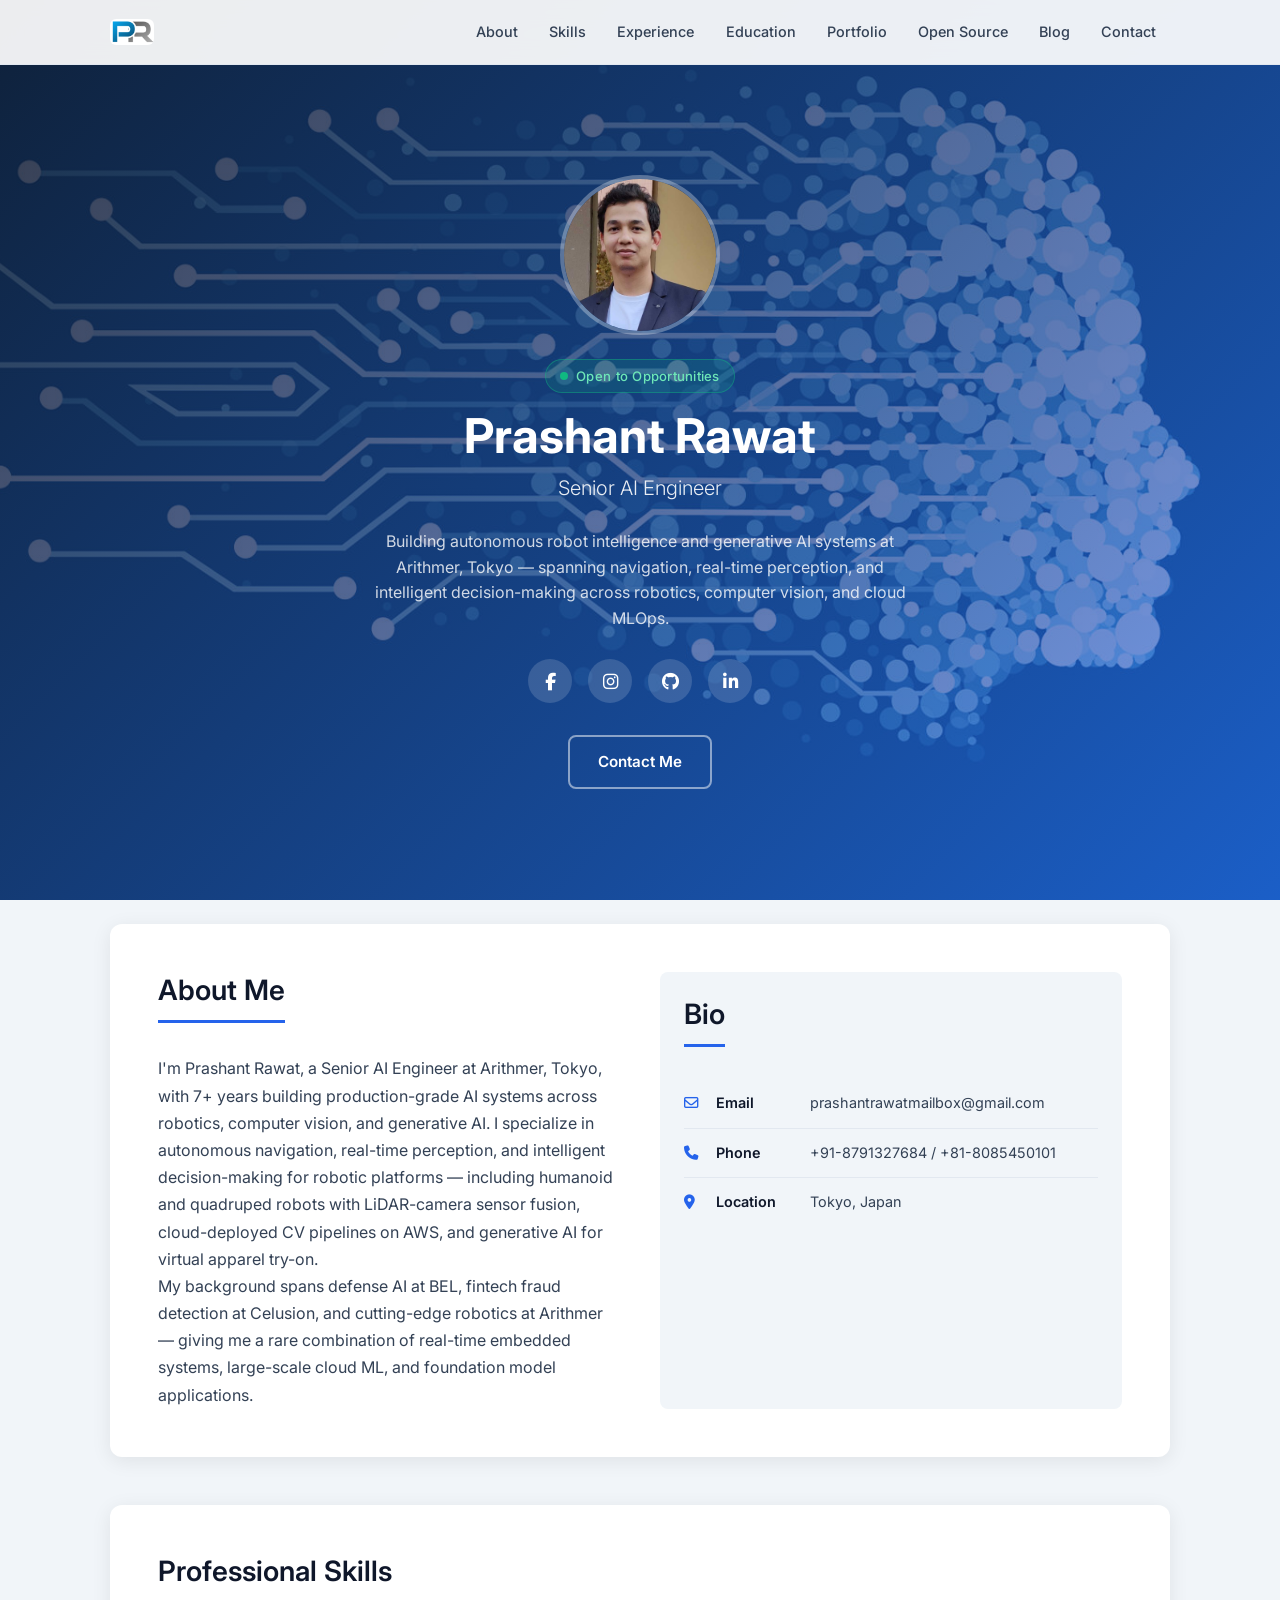
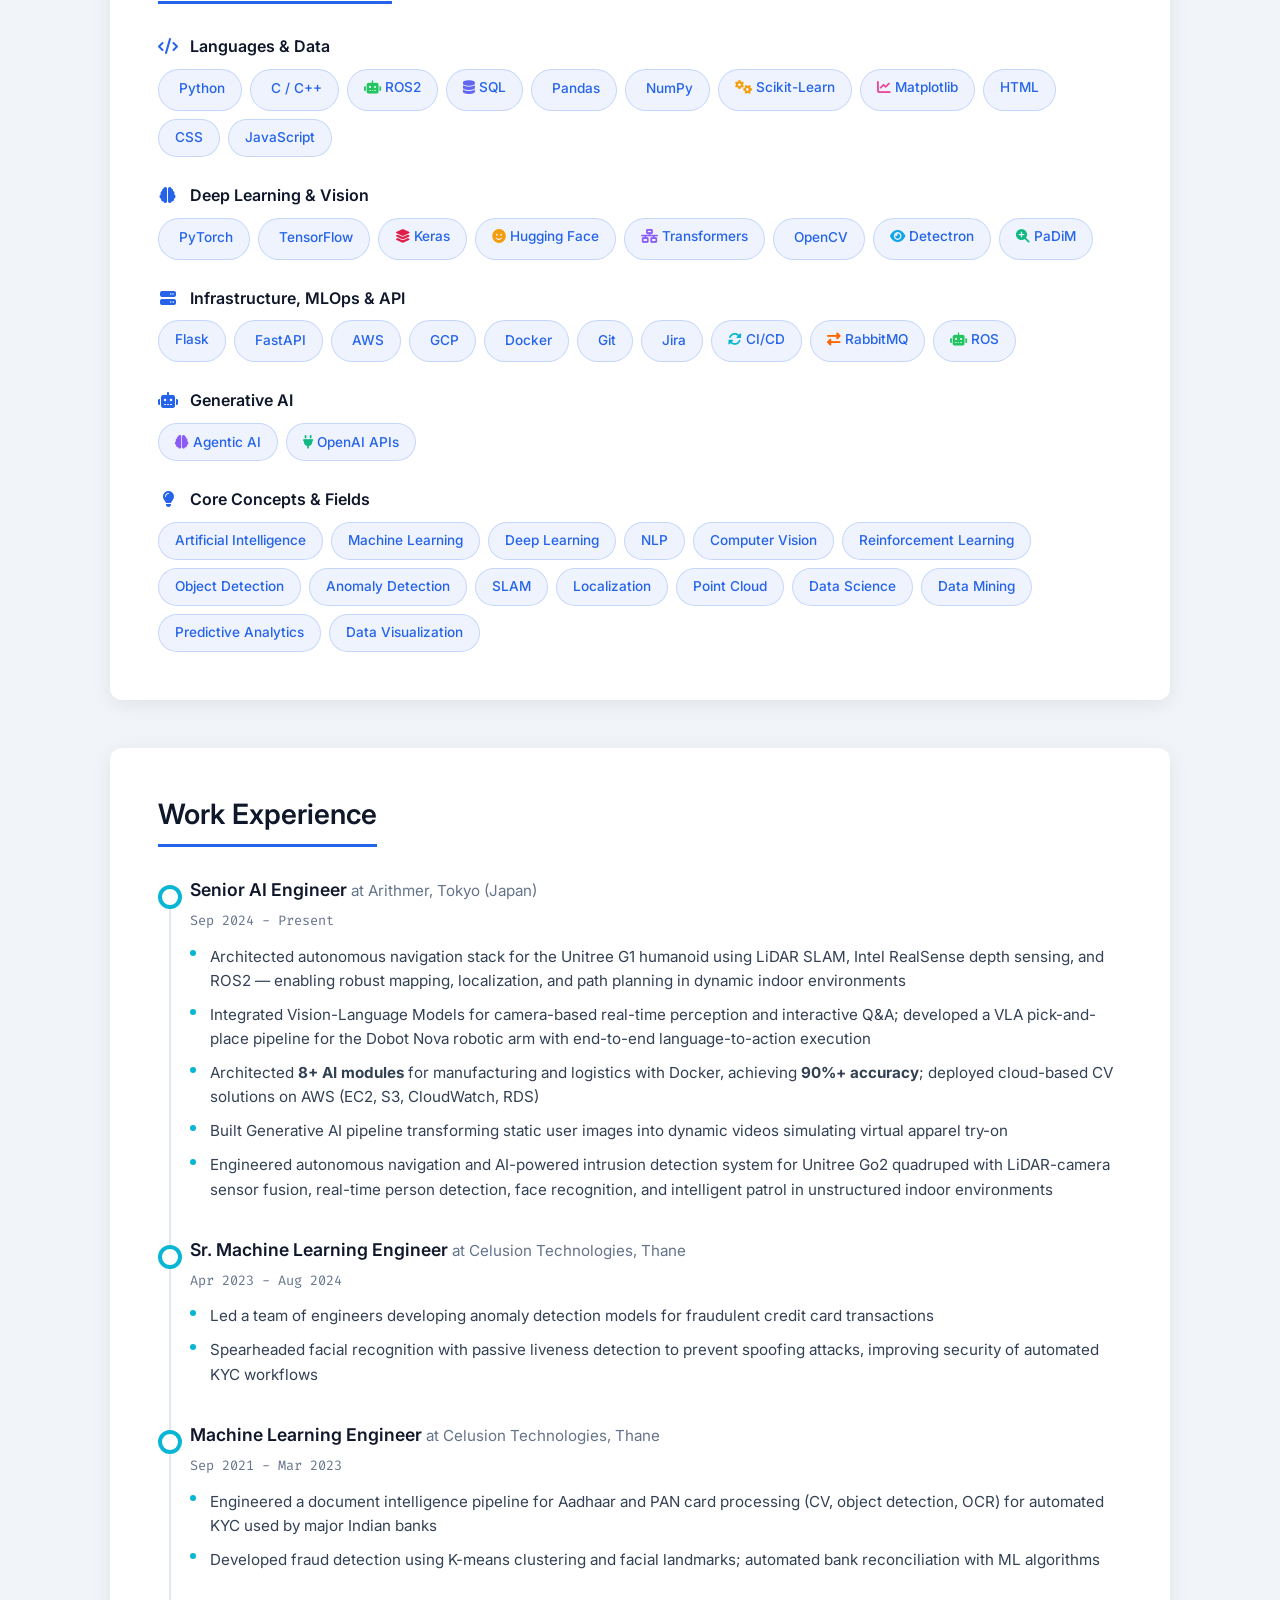
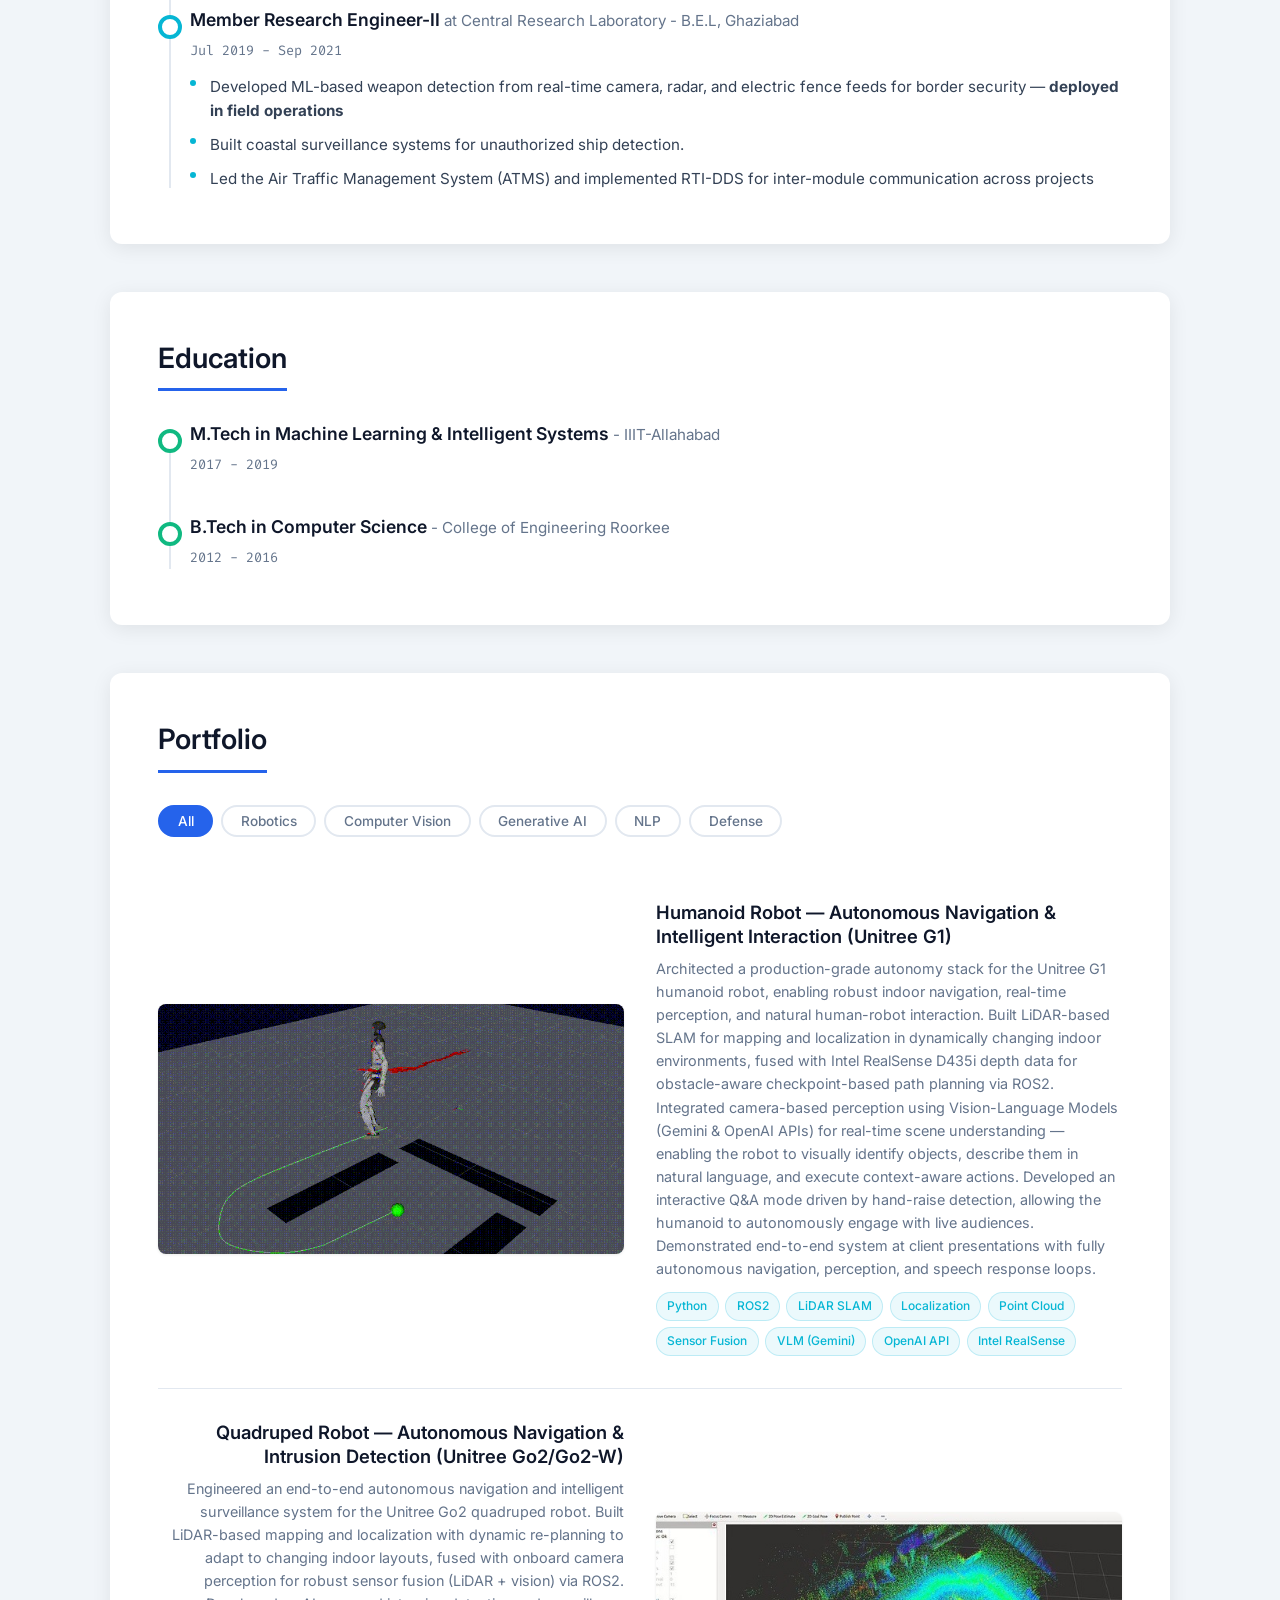
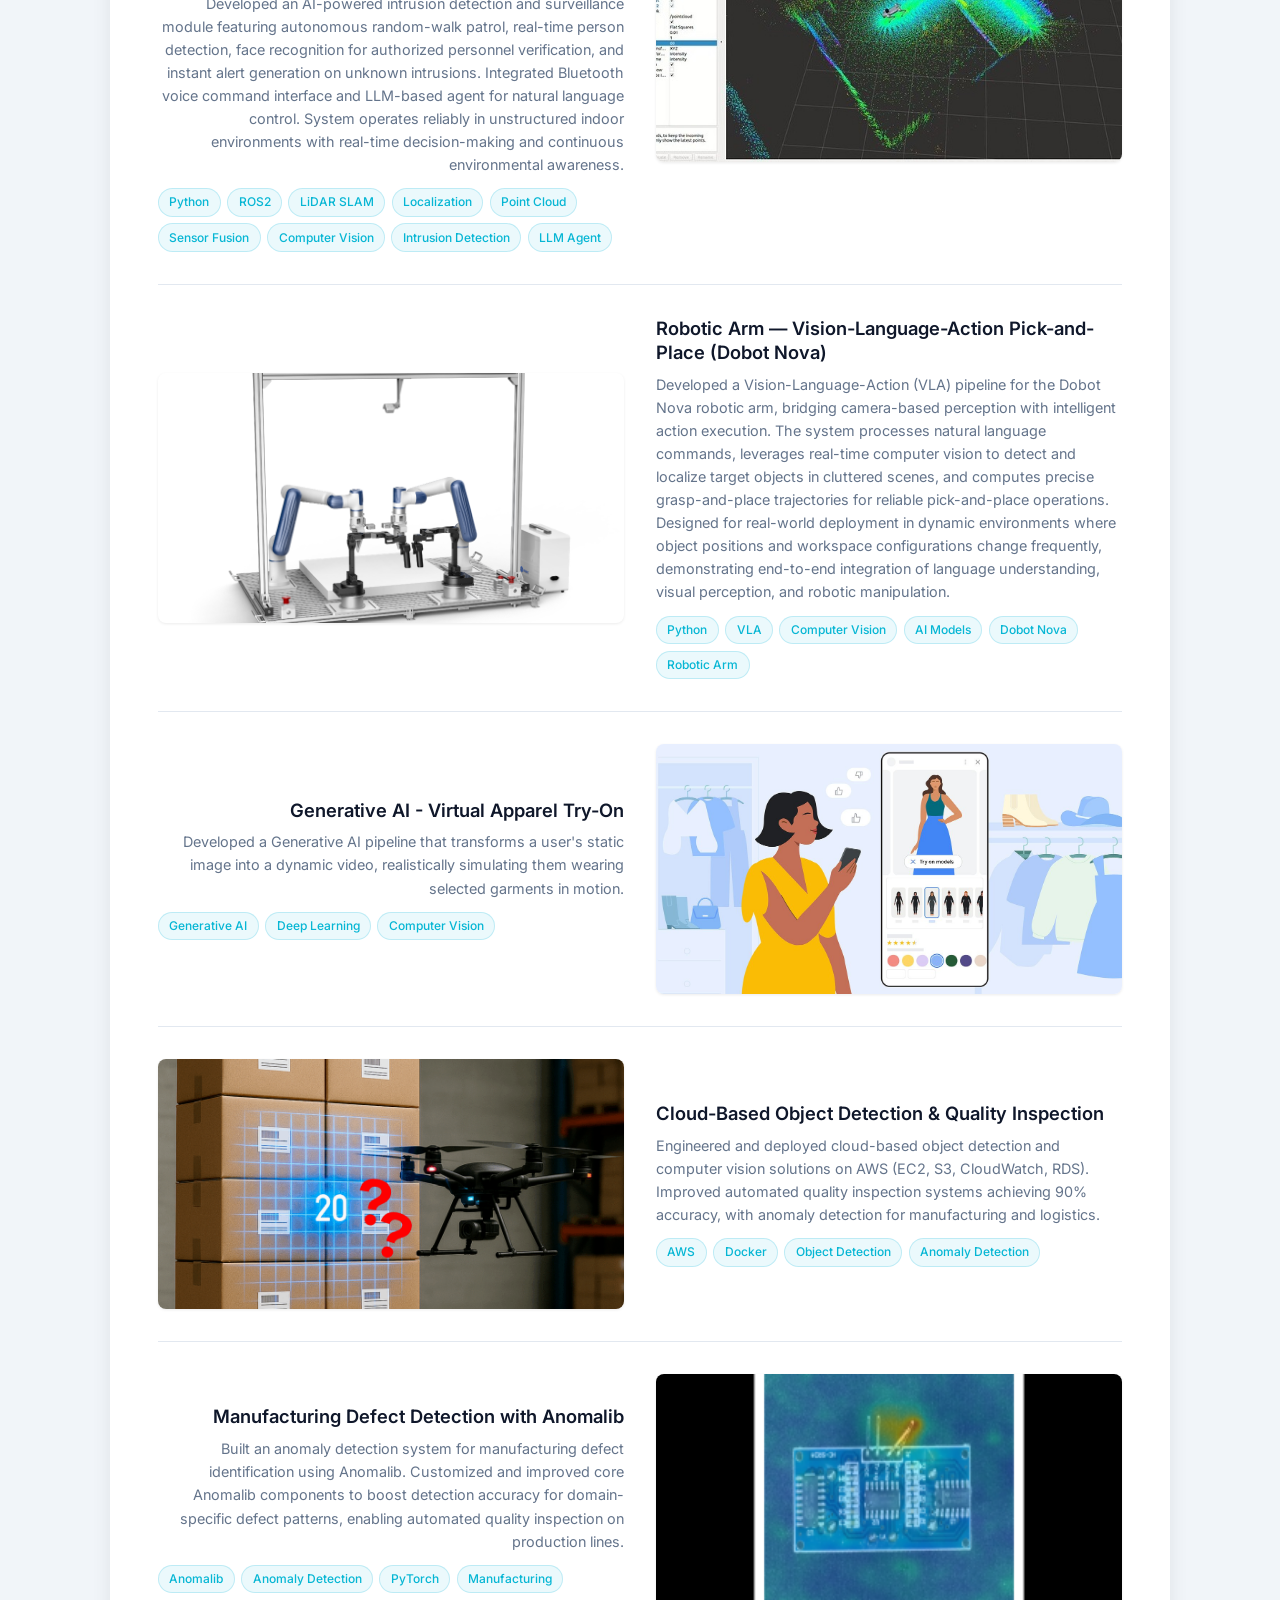
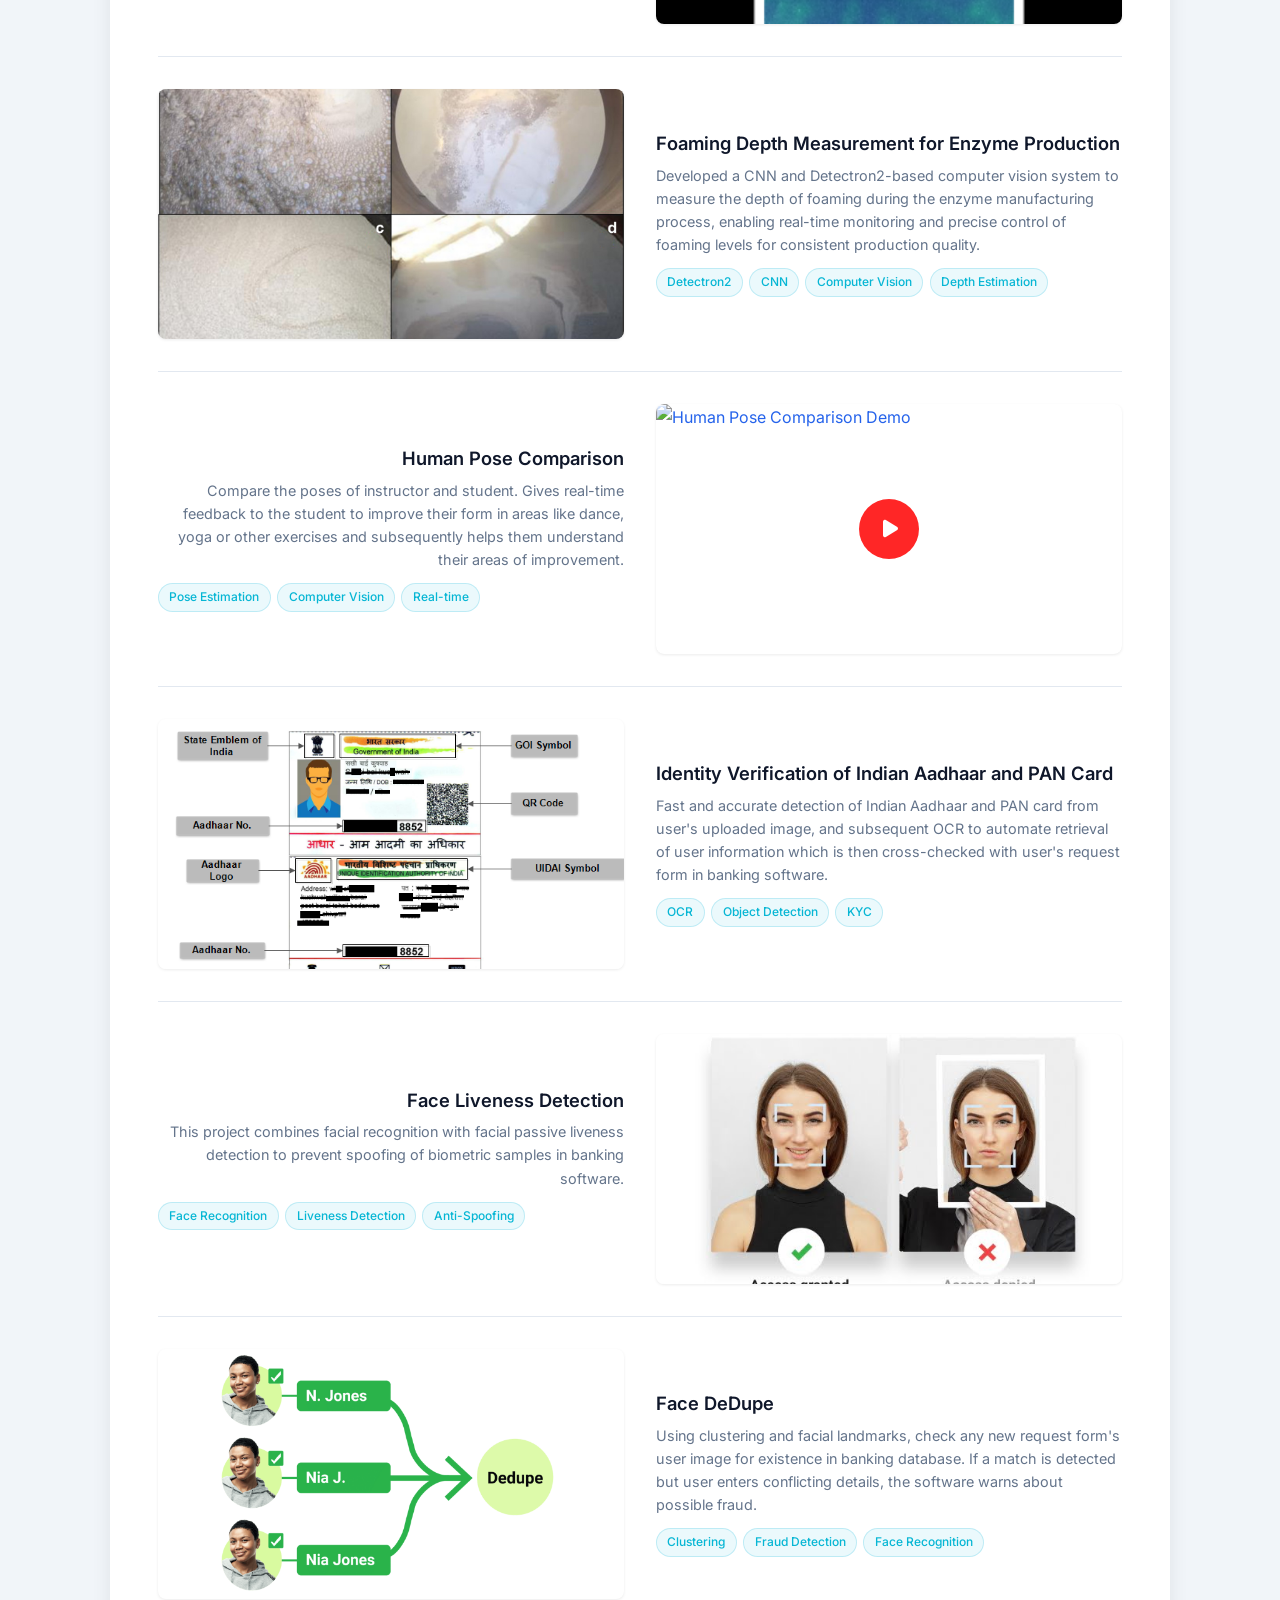
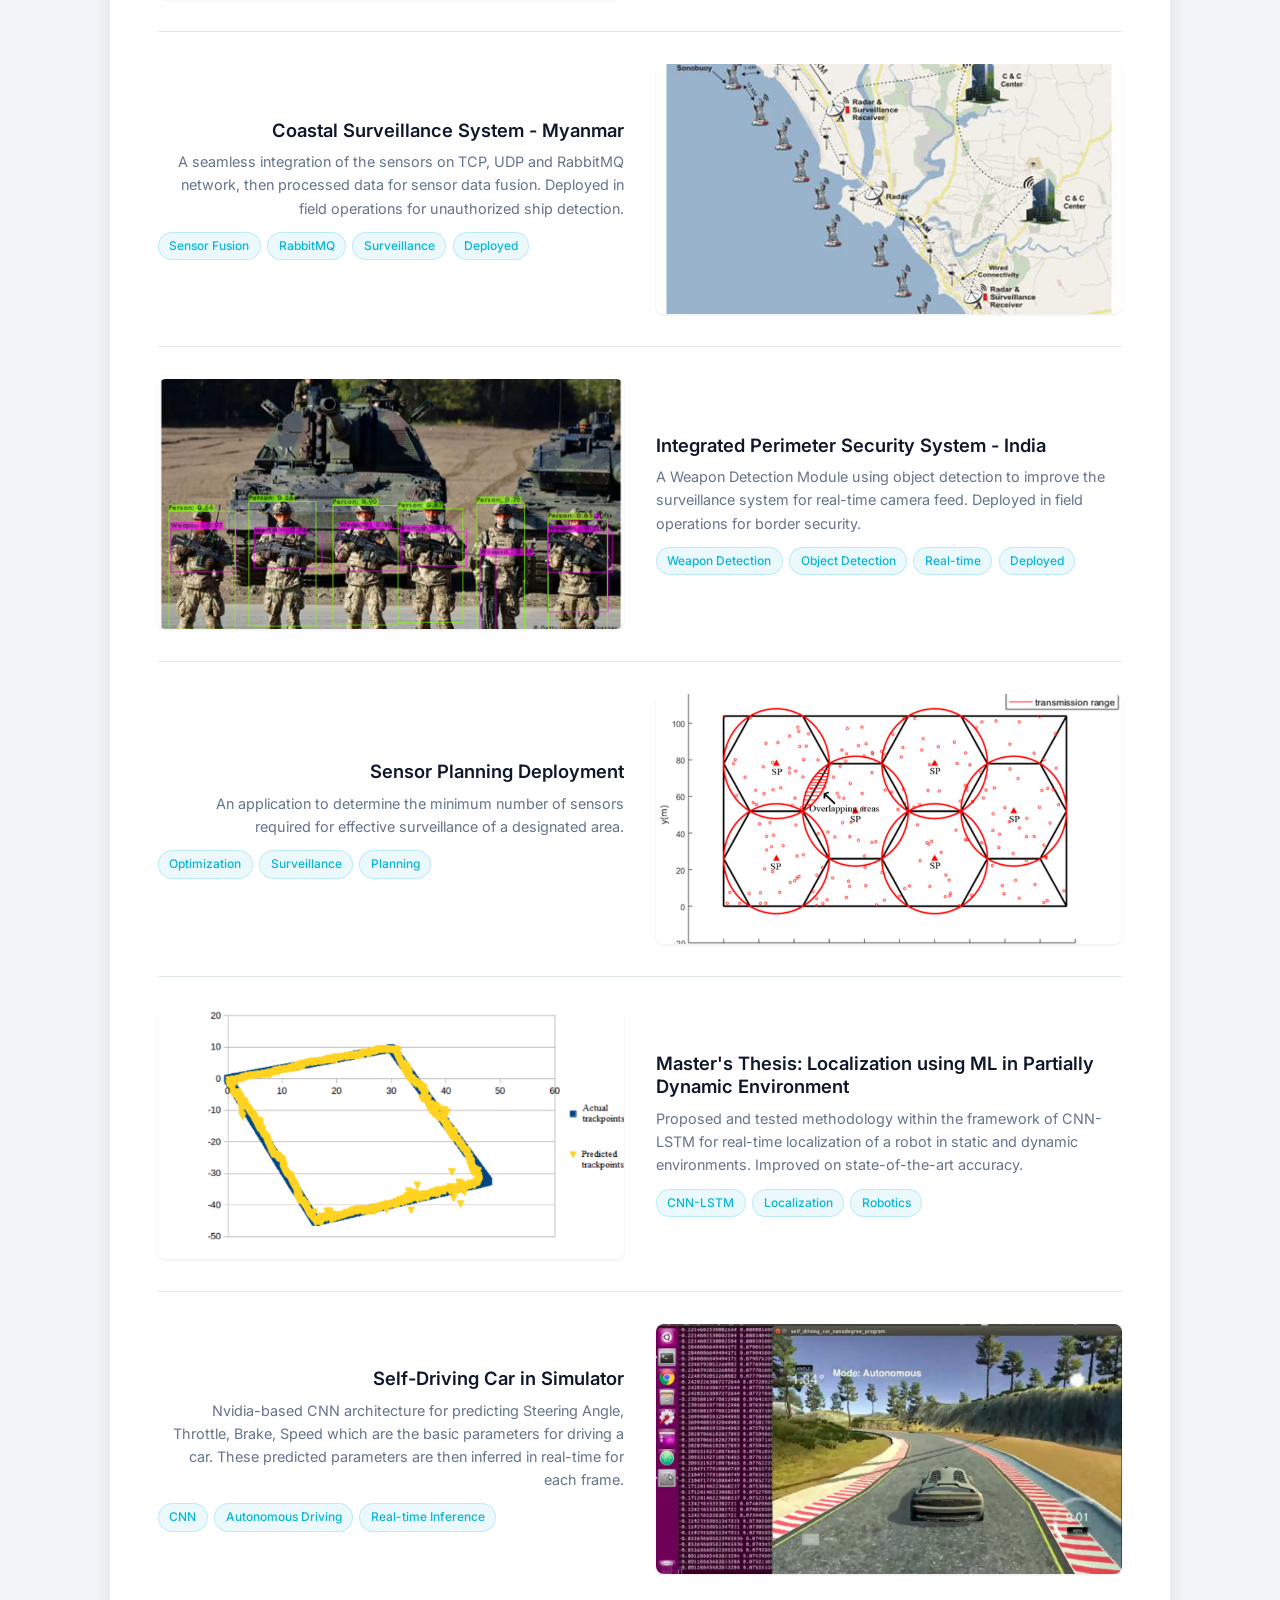
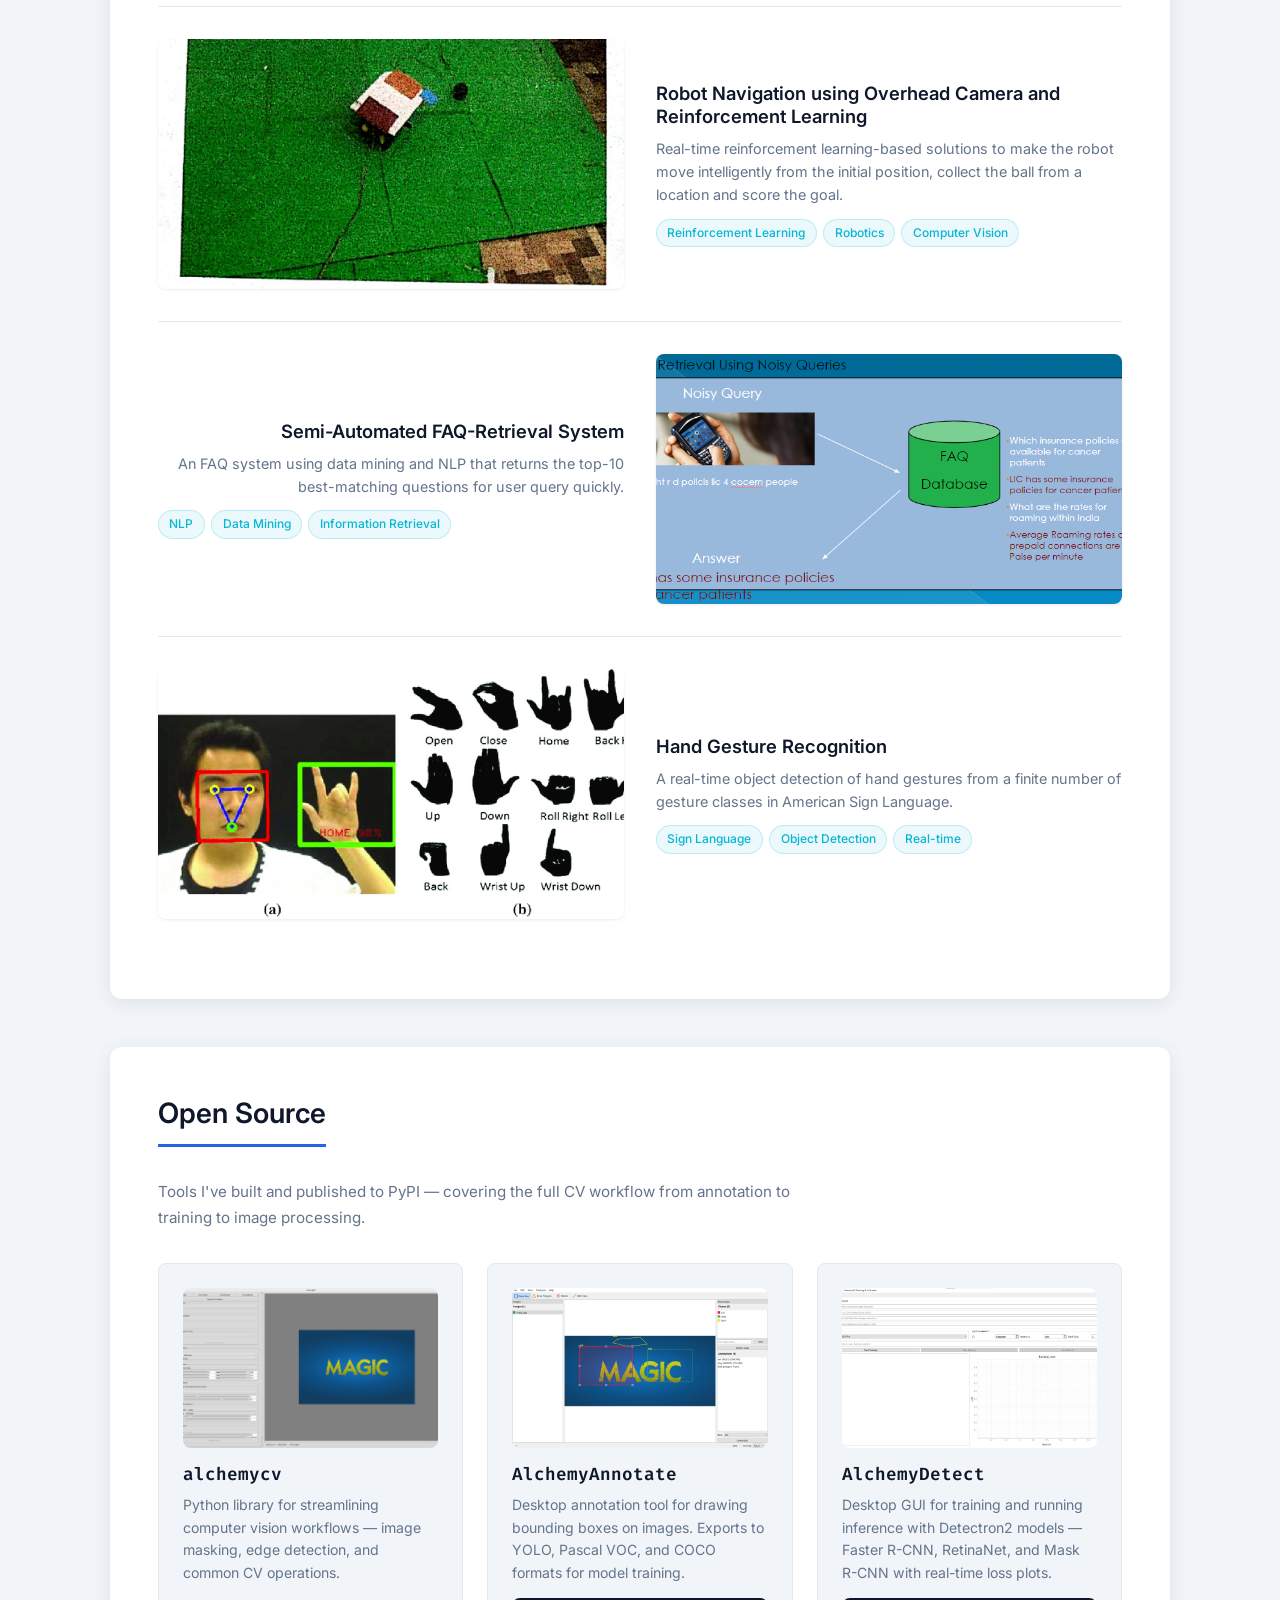
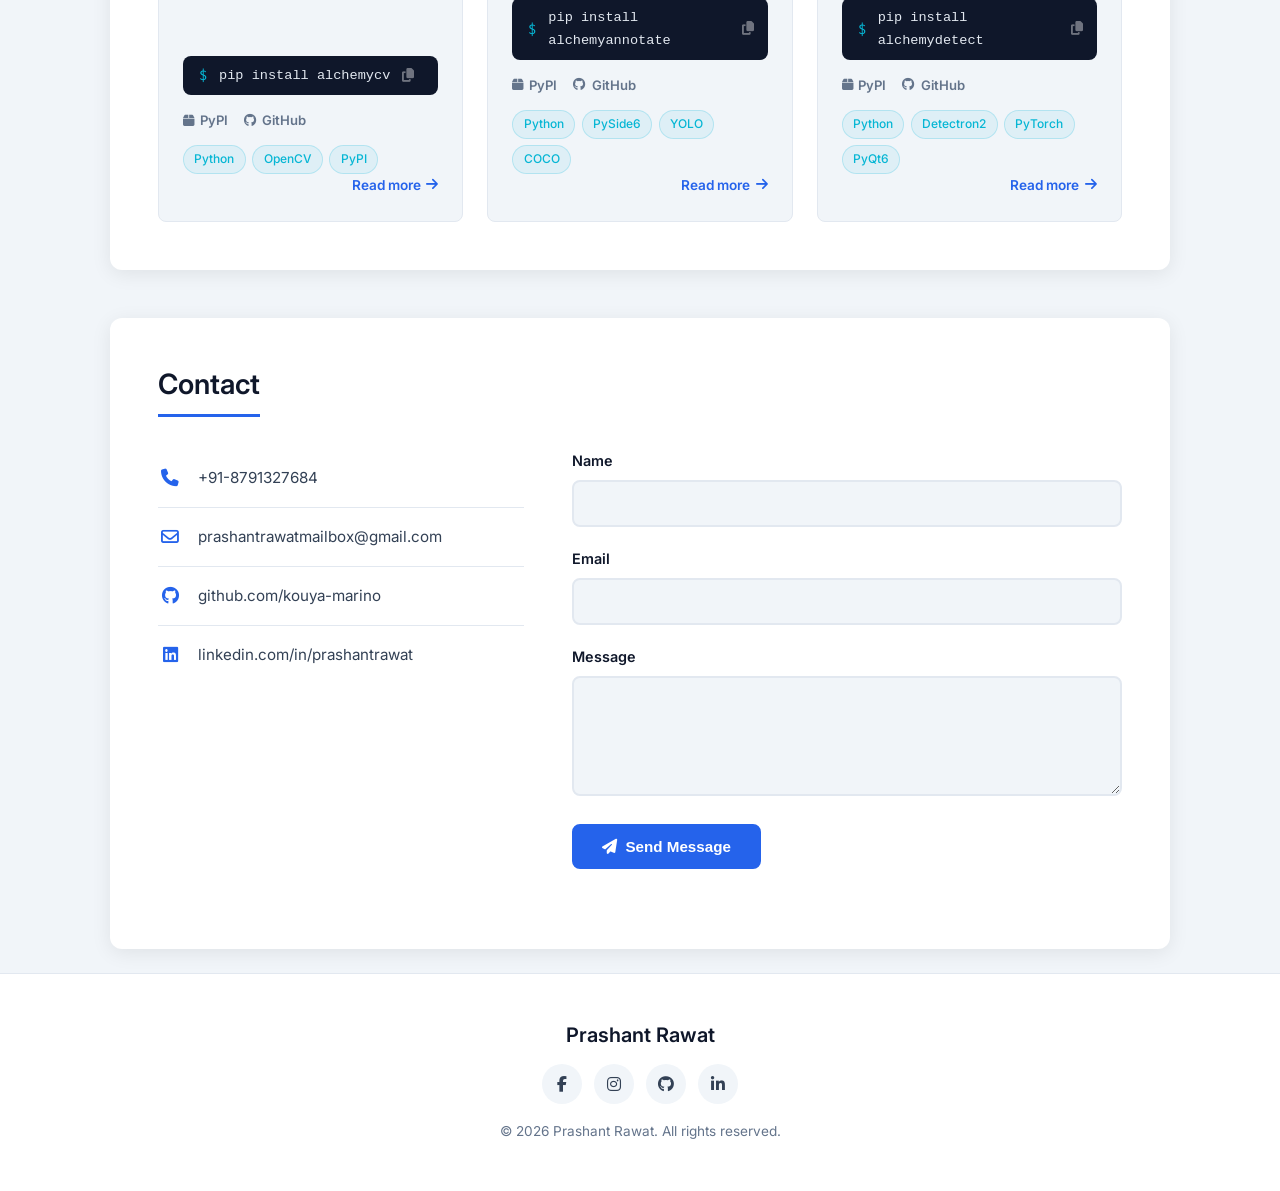
==== index.html @ 8fb70de8 "Initial commit: portfolio site for GitHub Pages" ====
<!DOCTYPE html>
<html lang="en">
<head>
  <meta charset="UTF-8">
  <meta name="viewport" content="width=device-width, initial-scale=1.0">
  <title>Prashant Rawat | Senior AI Engineer</title>

  <!-- SEO Meta Tags -->
  <meta name="description" content="Senior AI Engineer with 7+ years building autonomous robot navigation, real-time perception, and AI-driven decision-making systems. Expertise in LiDAR SLAM, sensor fusion, computer vision, and generative AI. Based in Tokyo, Japan.">
  <meta name="keywords" content="Senior AI Engineer, Robotics AI, Humanoid Robot, Autonomous Navigation, LiDAR SLAM, Sensor Fusion, Computer Vision, Deep Learning, Generative AI, ROS2, PyTorch, Python, Prashant Rawat, Tokyo">
  <meta name="author" content="Prashant Rawat">

  <!-- Open Graph -->
  <meta property="og:title" content="Prashant Rawat | Senior AI Engineer">
  <meta property="og:description" content="Senior AI Engineer building autonomous robot navigation, real-time perception, and intelligent decision-making systems. 7+ years across robotics, computer vision, and MLOps.">
  <meta property="og:type" content="website">
  <meta property="og:image" content="assets/images/profile_pic.jpg">

  <!-- Twitter Card -->
  <meta name="twitter:card" content="summary_large_image">
  <meta name="twitter:title" content="Prashant Rawat | Senior AI Engineer">
  <meta name="twitter:description" content="Senior AI Engineer building autonomous robot navigation, real-time perception, and intelligent decision-making systems.">
  <meta name="twitter:image" content="assets/images/profile_pic.jpg">

  <!-- Favicon -->
  <link rel="icon" type="image/png" href="assets/images/logo_2.png">

  <!-- Google Fonts -->
  <link rel="preconnect" href="https://fonts.googleapis.com">
  <link rel="preconnect" href="https://fonts.gstatic.com" crossorigin>
  <link href="https://fonts.googleapis.com/css2?family=Inter:wght@300;400;500;600;700&family=Fira+Code:wght@400;500&display=swap" rel="stylesheet">

  <!-- Font Awesome 6 (CDN) -->
  <link rel="stylesheet" href="https://cdnjs.cloudflare.com/ajax/libs/font-awesome/6.5.1/css/all.min.css" integrity="sha512-DTOQO9RWCH3ppGqcWaEA1BIZOC6xxalwEsw9c2QQeAIftl+Vegovlnee1c9QX4TctnWMn13TZye+giMm8e2LwA==" crossorigin="anonymous" referrerpolicy="no-referrer">

  <!-- Devicons (tech stack logos) -->
  <link rel="stylesheet" href="https://cdn.jsdelivr.net/gh/devicons/devicon@v2.15.1/devicon.min.css">

  <!-- AOS - Animate On Scroll (CDN) -->
  <link rel="stylesheet" href="https://cdnjs.cloudflare.com/ajax/libs/aos/2.3.4/aos.css">

  <!-- Custom Styles -->
  <link rel="stylesheet" href="assets/css/style.css">

  <!-- Noscript fallback for animations -->
  <noscript>
    <style>
      [data-aos] { opacity: 1 !important; transform: translate(0) scale(1) !important; }
    </style>
  </noscript>
</head>
<body>

  <!-- Navigation -->
  <header class="site-header" id="top">
    <div class="container header-inner">
      <a href="#top" class="logo">
        <img src="assets/images/logo_2.png" alt="Prashant Rawat Logo" width="44" height="44">
      </a>
      <button class="nav-toggle" aria-label="Toggle navigation" aria-expanded="false">
        <span class="hamburger"></span>
      </button>
      <nav class="site-nav" role="navigation">
        <ul class="nav-list">
          <li><a href="#about">About</a></li>
          <li><a href="#skills">Skills</a></li>
          <li><a href="#experience">Experience</a></li>
          <li><a href="#education">Education</a></li>
          <li><a href="#portfolio">Portfolio</a></li>
          <li><a href="#opensource">Open Source</a></li>
          <!-- <li><a href="#references">References</a></li> -->
          <li><a href="blog.html">Blog</a></li>
          <li><a href="#contact">Contact</a></li>
        </ul>
      </nav>
    </div>
  </header>

  <!-- Hero Section -->
  <section class="hero" id="hero">
    <div class="hero-bg">
      <img src="assets/images/header-background.jpg" alt="" loading="eager">
      <div class="hero-overlay"></div>
    </div>
    <div class="hero-content" data-aos="fade-up" data-aos-duration="800">
      <div class="avatar-wrapper">
        <img class="avatar" src="assets/images/profile_pic.jpg" alt="Prashant Rawat" width="160" height="160">
      </div>
      <div class="availability-badge">
        <span class="availability-dot"></span> Open to Opportunities
      </div>
      <h1>Prashant Rawat</h1>
      <p class="hero-subtitle">Senior AI Engineer</p>
      <p class="hero-value-prop">Building autonomous robot intelligence and generative AI systems at Arithmer, Tokyo &mdash; spanning navigation, real-time perception, and intelligent decision-making across robotics, computer vision, and cloud MLOps.</p>
      <div class="hero-social" data-aos="fade-up" data-aos-delay="200">
        <a href="https://www.facebook.com/prashantrawat.yuki" target="_blank" rel="noopener noreferrer" title="Facebook" aria-label="Facebook"><i class="fab fa-facebook-f"></i></a>
        <a href="https://www.instagram.com/decoderprashant" target="_blank" rel="noopener noreferrer" title="Instagram" aria-label="Instagram"><i class="fab fa-instagram"></i></a>
        <a href="https://github.com/kouya-marino" target="_blank" rel="noopener noreferrer" title="GitHub" aria-label="GitHub"><i class="fab fa-github"></i></a>
        <a href="https://www.linkedin.com/in/prashantrawat" target="_blank" rel="noopener noreferrer" title="LinkedIn" aria-label="LinkedIn"><i class="fab fa-linkedin-in"></i></a>
      </div>
      <div class="hero-actions" data-aos="fade-up" data-aos-delay="400">
        <!-- <a class="btn btn-primary" href="assets/docs/prashant_rawat_resume.pdf" download>
          <i class="fas fa-download"></i> Download CV
        </a> -->
        <a class="btn btn-outline" href="#contact">Contact Me</a>
      </div>
    </div>
  </section>

  <!-- Stats Bar -->
  <!-- <div class="stats-bar">
    <div class="container">
      <div class="stats-grid">
        <div class="stat-item">
          <span class="stat-number">7+</span>
          <span class="stat-label">Years Experience</span>
        </div>
        <div class="stat-item">
          <span class="stat-number">4</span>
          <span class="stat-label">Companies</span>
        </div>
        <div class="stat-item">
          <span class="stat-number">3</span>
          <span class="stat-label">Countries Deployed</span>
        </div>
        <div class="stat-item">
          <span class="stat-number">3</span>
          <span class="stat-label">PyPI Libraries</span>
        </div>
        <div class="stat-item">
          <span class="stat-number">50+</span>
          <span class="stat-label">Technologies</span>
        </div>
      </div>
    </div>
  </div> -->

  <!-- Main Content -->
  <main>

    <!-- About Section -->
    <section class="section" id="about">
      <div class="container">
        <div class="card">
          <div class="section-grid two-col">
            <div data-aos="fade-right">
              <h2 class="section-title">About Me</h2>
              <p>I'm Prashant Rawat, a Senior AI Engineer at Arithmer, Tokyo, with 7+ years building production-grade AI systems across robotics, computer vision, and generative AI. I specialize in autonomous navigation, real-time perception, and intelligent decision-making for robotic platforms &mdash; including humanoid and quadruped robots with LiDAR-camera sensor fusion, cloud-deployed CV pipelines on AWS, and generative AI for virtual apparel try-on.</p>
              <p>My background spans defense AI at BEL, fintech fraud detection at Celusion, and cutting-edge robotics at Arithmer — giving me a rare combination of real-time embedded systems, large-scale cloud ML, and foundation model applications.</p>
            </div>
            <div class="bio-info" data-aos="fade-left">
              <h2 class="section-title">Bio</h2>
              <div class="bio-row">
                <span class="bio-label"><i class="far fa-envelope"></i> Email</span>
                <span class="bio-value">prashantrawatmailbox@gmail.com</span>
              </div>
              <div class="bio-row">
                <span class="bio-label"><i class="fas fa-phone"></i> Phone</span>
                <span class="bio-value">+91-8791327684 / +81-8085450101</span>
              </div>
              <div class="bio-row">
                <span class="bio-label"><i class="fas fa-map-marker-alt"></i> Location</span>
                <span class="bio-value">Tokyo, Japan</span>
              </div>
            </div>
          </div>
        </div>
      </div>
    </section>

    <!-- Skills Section -->
    <section class="section" id="skills">
      <div class="container">
        <div class="card">
          <h2 class="section-title" data-aos="fade-up">Professional Skills</h2>

          <div class="skills-category" data-aos="fade-up" data-aos-delay="100">
            <h3 class="skills-category-title"><i class="fas fa-code"></i> Languages &amp; Data</h3>
            <div class="skills-tags">
              <span class="skill-tag"><i class="devicon-python-plain colored"></i> Python</span>
              <span class="skill-tag"><i class="devicon-cplusplus-plain colored"></i> C / C++</span>
              <span class="skill-tag"><i class="fas fa-robot" style="color:#22c55e"></i> ROS2</span>
              <span class="skill-tag"><i class="fas fa-database" style="color:#6366f1"></i> SQL</span>
              <span class="skill-tag"><i class="devicon-pandas-plain colored"></i> Pandas</span>
              <span class="skill-tag"><i class="devicon-numpy-plain colored"></i> NumPy</span>
              <span class="skill-tag"><i class="fas fa-cogs" style="color:#f59e0b"></i> Scikit-Learn</span>
              <span class="skill-tag"><i class="fas fa-chart-line" style="color:#ec4899"></i> Matplotlib</span>
              <span class="skill-tag"><i class="devicon-html5-plain colored"></i> HTML</span>
              <span class="skill-tag"><i class="devicon-css3-plain colored"></i> CSS</span>
              <span class="skill-tag"><i class="devicon-javascript-plain colored"></i> JavaScript</span>
            </div>
          </div>

          <div class="skills-category" data-aos="fade-up" data-aos-delay="200">
            <h3 class="skills-category-title"><i class="fas fa-brain"></i> Deep Learning &amp; Vision</h3>
            <div class="skills-tags">
              <span class="skill-tag"><i class="devicon-pytorch-plain colored"></i> PyTorch</span>
              <span class="skill-tag"><i class="devicon-tensorflow-original colored"></i> TensorFlow</span>
              <span class="skill-tag"><i class="fas fa-layer-group" style="color:#e11d48"></i> Keras</span>
              <span class="skill-tag"><i class="fas fa-smile" style="color:#f59e0b"></i> Hugging Face</span>
              <span class="skill-tag"><i class="fas fa-network-wired" style="color:#8b5cf6"></i> Transformers</span>
              <span class="skill-tag"><i class="devicon-opencv-plain colored"></i> OpenCV</span>
              <span class="skill-tag"><i class="fas fa-eye" style="color:#0ea5e9"></i> Detectron</span>
              <span class="skill-tag"><i class="fas fa-search-plus" style="color:#10b981"></i> PaDiM</span>
            </div>
          </div>

          <div class="skills-category" data-aos="fade-up" data-aos-delay="300">
            <h3 class="skills-category-title"><i class="fas fa-server"></i> Infrastructure, MLOps &amp; API</h3>
            <div class="skills-tags">
              <span class="skill-tag"><i class="devicon-flask-original colored"></i> Flask</span>
              <span class="skill-tag"><i class="devicon-fastapi-plain colored"></i> FastAPI</span>
              <span class="skill-tag"><i class="devicon-amazonwebservices-original colored"></i> AWS</span>
              <span class="skill-tag"><i class="devicon-googlecloud-plain colored"></i> GCP</span>
              <span class="skill-tag"><i class="devicon-docker-plain colored"></i> Docker</span>
              <span class="skill-tag"><i class="devicon-git-plain colored"></i> Git</span>
              <span class="skill-tag"><i class="devicon-jira-plain colored"></i> Jira</span>
              <span class="skill-tag"><i class="fas fa-sync-alt" style="color:#06b6d4"></i> CI/CD</span>
              <span class="skill-tag"><i class="fas fa-exchange-alt" style="color:#ff6600"></i> RabbitMQ</span>
              <span class="skill-tag"><i class="fas fa-robot" style="color:#22c55e"></i> ROS</span>
            </div>
          </div>

          <div class="skills-category" data-aos="fade-up" data-aos-delay="400">
            <h3 class="skills-category-title"><i class="fas fa-robot"></i> Generative AI</h3>
            <div class="skills-tags">
              <span class="skill-tag"><i class="fas fa-brain" style="color:#8b5cf6"></i> Agentic AI</span>
              <span class="skill-tag"><i class="fas fa-plug" style="color:#10b981"></i> OpenAI APIs</span>
            </div>
          </div>

          <div class="skills-category" data-aos="fade-up" data-aos-delay="500">
            <h3 class="skills-category-title"><i class="fas fa-lightbulb"></i> Core Concepts &amp; Fields</h3>
            <div class="skills-tags">
              <span class="skill-tag">Artificial Intelligence</span>
              <span class="skill-tag">Machine Learning</span>
              <span class="skill-tag">Deep Learning</span>
              <span class="skill-tag">NLP</span>
              <span class="skill-tag">Computer Vision</span>
              <span class="skill-tag">Reinforcement Learning</span>
              <span class="skill-tag">Object Detection</span>
              <span class="skill-tag">Anomaly Detection</span>
              <span class="skill-tag">SLAM</span>
              <span class="skill-tag">Localization</span>
              <span class="skill-tag">Point Cloud</span>
              <span class="skill-tag">Data Science</span>
              <span class="skill-tag">Data Mining</span>
              <span class="skill-tag">Predictive Analytics</span>
              <span class="skill-tag">Data Visualization</span>
            </div>
          </div>

        </div>
      </div>
    </section>

    <!-- Experience Section -->
    <section class="section" id="experience">
      <div class="container">
        <div class="card">
          <h2 class="section-title" data-aos="fade-up">Work Experience</h2>
          <div class="timeline">
            <div class="timeline-item" data-aos="fade-up" data-aos-delay="0">
              <div class="timeline-marker marker-info"></div>
              <div class="timeline-content">
                <h3>Senior AI Engineer <span class="company">at Arithmer, Tokyo (Japan)</span></h3>
                <time class="timeline-date">Sep 2024 - Present</time>
                <ul class="timeline-bullets">
                  <li>Architected autonomous navigation stack for the Unitree G1 humanoid using LiDAR SLAM, Intel RealSense depth sensing, and ROS2 &mdash; enabling robust mapping, localization, and path planning in dynamic indoor environments</li>
                  <li>Integrated Vision-Language Models for camera-based real-time perception and interactive Q&amp;A; developed a VLA pick-and-place pipeline for the Dobot Nova robotic arm with end-to-end language-to-action execution</li>
                  <li>Architected <strong>8+ AI modules</strong> for manufacturing and logistics with Docker, achieving <strong>90%+ accuracy</strong>; deployed cloud-based CV solutions on AWS (EC2, S3, CloudWatch, RDS)</li>
                  <li>Built Generative AI pipeline transforming static user images into dynamic videos simulating virtual apparel try-on</li>
                  <li>Engineered autonomous navigation and AI-powered intrusion detection system for Unitree Go2 quadruped with LiDAR-camera sensor fusion, real-time person detection, face recognition, and intelligent patrol in unstructured indoor environments</li>
                </ul>
              </div>
            </div>
            <div class="timeline-item" data-aos="fade-up" data-aos-delay="100">
              <div class="timeline-marker marker-info"></div>
              <div class="timeline-content">
                <h3>Sr. Machine Learning Engineer <span class="company">at Celusion Technologies, Thane</span></h3>
                <time class="timeline-date">Apr 2023 - Aug 2024</time>
                <ul class="timeline-bullets">
                  <li>Led a team of engineers developing anomaly detection models for fraudulent credit card transactions</li>
                  <li>Spearheaded facial recognition with passive liveness detection to prevent spoofing attacks, improving security of automated KYC workflows</li>
                </ul>
              </div>
            </div>
            <div class="timeline-item" data-aos="fade-up" data-aos-delay="200">
              <div class="timeline-marker marker-info"></div>
              <div class="timeline-content">
                <h3>Machine Learning Engineer <span class="company">at Celusion Technologies, Thane</span></h3>
                <time class="timeline-date">Sep 2021 - Mar 2023</time>
                <ul class="timeline-bullets">
                  <li>Engineered a document intelligence pipeline for Aadhaar and PAN card processing (CV, object detection, OCR) for automated KYC used by major Indian banks</li>
                  <li>Developed fraud detection using K-means clustering and facial landmarks; automated bank reconciliation with ML algorithms</li>
                </ul>
              </div>
            </div>
            <div class="timeline-item" data-aos="fade-up" data-aos-delay="300">
              <div class="timeline-marker marker-info"></div>
              <div class="timeline-content">
                <h3>Member Research Engineer-II <span class="company">at Central Research Laboratory - B.E.L, Ghaziabad</span></h3>
                <time class="timeline-date">Jul 2019 - Sep 2021</time>
                <ul class="timeline-bullets">
                  <li>Developed ML-based weapon detection from real-time camera, radar, and electric fence feeds for border security &mdash; <strong>deployed in field operations</strong></li>
                  <li>Built coastal surveillance systems for unauthorized ship detection.</li>
                  <li>Led the Air Traffic Management System (ATMS) and implemented RTI-DDS for inter-module communication across projects</li>
                </ul>
              </div>
            </div>
          </div>
        </div>
      </div>
    </section>

    <!-- Education Section -->
    <section class="section" id="education">
      <div class="container">
        <div class="card">
          <h2 class="section-title" data-aos="fade-up">Education</h2>
          <div class="timeline">
            <div class="timeline-item" data-aos="fade-up" data-aos-delay="0">
              <div class="timeline-marker marker-success"></div>
              <div class="timeline-content">
                <h3>M.Tech in Machine Learning &amp; Intelligent Systems <span class="company">- IIIT-Allahabad</span></h3>
                <time class="timeline-date">2017 - 2019</time>
              </div>
            </div>
            <div class="timeline-item" data-aos="fade-up" data-aos-delay="100">
              <div class="timeline-marker marker-success"></div>
              <div class="timeline-content">
                <h3>B.Tech in Computer Science <span class="company">- College of Engineering Roorkee</span></h3>
                <time class="timeline-date">2012 - 2016</time>
              </div>
            </div>
          </div>
        </div>
      </div>
    </section>

    <!-- Portfolio Section -->
    <section class="section" id="portfolio">
      <div class="container">
        <div class="card">
          <h2 class="section-title" data-aos="fade-up">Portfolio</h2>

          <!-- Project Filter Buttons -->
          <div class="project-filters" data-aos="fade-up" data-aos-delay="100">
            <button class="filter-btn active" data-filter="all">All</button>
            <button class="filter-btn" data-filter="robotics">Robotics</button>
            <button class="filter-btn" data-filter="computer-vision">Computer Vision</button>
            <button class="filter-btn" data-filter="generative-ai">Generative AI</button>
            <button class="filter-btn" data-filter="nlp">NLP</button>
            <button class="filter-btn" data-filter="defense">Defense</button>
          </div>

          <!-- Project: Humanoid Robot Navigation -->
          <div class="project-row" data-category="robotics">
            <div class="project-media" data-aos="fade-right">
              <img src="assets/images/Projects/P_UnitreeG1.gif" alt="Unitree G1 Humanoid Robot" loading="lazy">
            </div>
            <div class="project-info" data-aos="fade-left">
              <h3>Humanoid Robot &mdash; Autonomous Navigation &amp; Intelligent Interaction (Unitree G1)</h3>
              <p>Architected a production-grade autonomy stack for the Unitree G1 humanoid robot, enabling robust indoor navigation, real-time perception, and natural human-robot interaction. Built LiDAR-based SLAM for mapping and localization in dynamically changing indoor environments, fused with Intel RealSense D435i depth data for obstacle-aware checkpoint-based path planning via ROS2. Integrated camera-based perception using Vision-Language Models (Gemini &amp; OpenAI APIs) for real-time scene understanding &mdash; enabling the robot to visually identify objects, describe them in natural language, and execute context-aware actions. Developed an interactive Q&amp;A mode driven by hand-raise detection, allowing the humanoid to autonomously engage with live audiences. Demonstrated end-to-end system at client presentations with fully autonomous navigation, perception, and speech response loops.</p>
              <div class="project-tags">
                <span class="project-tag">Python</span>
                <span class="project-tag">ROS2</span>
                <span class="project-tag">LiDAR SLAM</span>
                <span class="project-tag">Localization</span>
                <span class="project-tag">Point Cloud</span>
                <span class="project-tag">Sensor Fusion</span>
                <span class="project-tag">VLM (Gemini)</span>
                <span class="project-tag">OpenAI API</span>
                <span class="project-tag">Intel RealSense</span>
              </div>
            </div>
          </div>

          <!-- Project: Quadruped Robot -->
          <div class="project-row reverse" data-category="robotics">
            <div class="project-media" data-aos="fade-left">
              <img src="assets/images/Projects/P_UnitreeGo2.jpg" alt="Unitree Go2 Quadruped Robot" loading="lazy">
            </div>
            <div class="project-info" data-aos="fade-right">
              <h3>Quadruped Robot &mdash; Autonomous Navigation &amp; Intrusion Detection (Unitree Go2/Go2-W)</h3>
              <p>Engineered an end-to-end autonomous navigation and intelligent surveillance system for the Unitree Go2 quadruped robot. Built LiDAR-based mapping and localization with dynamic re-planning to adapt to changing indoor layouts, fused with onboard camera perception for robust sensor fusion (LiDAR + vision) via ROS2. Developed an AI-powered intrusion detection and surveillance module featuring autonomous random-walk patrol, real-time person detection, face recognition for authorized personnel verification, and instant alert generation on unknown intrusions. Integrated Bluetooth voice command interface and LLM-based agent for natural language control. System operates reliably in unstructured indoor environments with real-time decision-making and continuous environmental awareness.</p>
              <div class="project-tags">
                <span class="project-tag">Python</span>
                <span class="project-tag">ROS2</span>
                <span class="project-tag">LiDAR SLAM</span>
                <span class="project-tag">Localization</span>
                <span class="project-tag">Point Cloud</span>
                <span class="project-tag">Sensor Fusion</span>
                <span class="project-tag">Computer Vision</span>
                <span class="project-tag">Intrusion Detection</span>
                <span class="project-tag">LLM Agent</span>
              </div>
            </div>
          </div>

          <!-- Project: Dobot Nova - VLA Pick-and-Place -->
          <div class="project-row" data-category="robotics">
            <div class="project-media" data-aos="fade-right">
              <!-- <div class="project-placeholder"><i class="fas fa-hand-rock"></i></div> -->
              <img src="assets/images/Projects/P_dobot.png" alt="Dobot_Nova" loading="lazy">
            </div>
            <div class="project-info" data-aos="fade-left">
              <h3>Robotic Arm &mdash; Vision-Language-Action Pick-and-Place (Dobot Nova)</h3>
              <p>Developed a Vision-Language-Action (VLA) pipeline for the Dobot Nova robotic arm, bridging camera-based perception with intelligent action execution. The system processes natural language commands, leverages real-time computer vision to detect and localize target objects in cluttered scenes, and computes precise grasp-and-place trajectories for reliable pick-and-place operations. Designed for real-world deployment in dynamic environments where object positions and workspace configurations change frequently, demonstrating end-to-end integration of language understanding, visual perception, and robotic manipulation.</p>
              <div class="project-tags">
                <span class="project-tag">Python</span>
                <span class="project-tag">VLA</span>
                <span class="project-tag">Computer Vision</span>
                <span class="project-tag">AI Models</span>
                <span class="project-tag">Dobot Nova</span>
                <span class="project-tag">Robotic Arm</span>
              </div>
            </div>
          </div>

          <!-- Project: Virtual Apparel Try-On -->
          <div class="project-row reverse" data-category="generative-ai">
            <div class="project-media" data-aos="fade-left">
              <!-- <div class="project-placeholder"><i class="fas fa-shirt"></i></div> -->
              <img src="assets/images/Projects/P_cloth_genAI.jpg" alt="Apparel Try-on" loading="lazy">
            </div>
            <div class="project-info" data-aos="fade-right">
              <h3>Generative AI - Virtual Apparel Try-On</h3>
              <p>Developed a Generative AI pipeline that transforms a user's static image into a dynamic video, realistically simulating them wearing selected garments in motion.</p>
              <div class="project-tags">
                <span class="project-tag">Generative AI</span>
                <span class="project-tag">Deep Learning</span>
                <span class="project-tag">Computer Vision</span>
              </div>
            </div>
          </div>

          <!-- Project: Cloud Object Detection -->
          <div class="project-row" data-category="computer-vision">
            <div class="project-media" data-aos="fade-right">
              <!-- <div class="project-placeholder"><i class="fas fa-cloud"></i></div> -->
              <img src="assets/images/Projects/P_drone.png" alt="Unitree Go2 Quadruped Robot" loading="lazy">
            </div>
            <div class="project-info" data-aos="fade-left">
              <h3>Cloud-Based Object Detection &amp; Quality Inspection</h3>
              <p>Engineered and deployed cloud-based object detection and computer vision solutions on AWS (EC2, S3, CloudWatch, RDS). Improved automated quality inspection systems achieving 90% accuracy, with anomaly detection for manufacturing and logistics.</p>
              <div class="project-tags">
                <span class="project-tag">AWS</span>
                <span class="project-tag">Docker</span>
                <span class="project-tag">Object Detection</span>
                <span class="project-tag">Anomaly Detection</span>
              </div>
            </div>
          </div>

          <!-- Project: Anomaly Detection with Anomalib -->
          <div class="project-row reverse" data-category="computer-vision">
            <div class="project-media" data-aos="fade-left">
              <!-- <div class="project-placeholder"><i class="fas fa-industry"></i></div> -->
              <img src="assets/images/Projects/P_anomalib.png" alt="Anomalib" loading="lazy">
            </div>
            <div class="project-info" data-aos="fade-right">
              <h3>Manufacturing Defect Detection with Anomalib</h3>
              <p>Built an anomaly detection system for manufacturing defect identification using Anomalib. Customized and improved core Anomalib components to boost detection accuracy for domain-specific defect patterns, enabling automated quality inspection on production lines.</p>
              <div class="project-tags">
                <span class="project-tag">Anomalib</span>
                <span class="project-tag">Anomaly Detection</span>
                <span class="project-tag">PyTorch</span>
                <span class="project-tag">Manufacturing</span>
              </div>
            </div>
          </div>

          <!-- Project: Foaming Depth Measurement with Detectron2 -->
          <div class="project-row" data-category="computer-vision">
            <div class="project-media" data-aos="fade-right">
              <!-- <div class="project-placeholder"><i class="fas fa-flask"></i></div> -->
              <img src="assets/images/Projects/P_enzyme.png" alt="Enzyme" loading="lazy">
            </div>
            <div class="project-info" data-aos="fade-left">
              <h3>Foaming Depth Measurement for Enzyme Production</h3>
              <p>Developed a CNN and Detectron2-based computer vision system to measure the depth of foaming during the enzyme manufacturing process, enabling real-time monitoring and precise control of foaming levels for consistent production quality.</p>
              <div class="project-tags">
                <span class="project-tag">Detectron2</span>
                <span class="project-tag">CNN</span>
                <span class="project-tag">Computer Vision</span>
                <span class="project-tag">Depth Estimation</span>
              </div>
            </div>
          </div>

          <!-- Project: Human Pose Comparison -->
          <div class="project-row reverse" data-category="computer-vision">
            <div class="project-media" data-aos="fade-right">
              <a href="https://www.youtube.com/watch?v=rBu0a6KDOco" target="_blank" rel="noopener noreferrer" class="video-thumbnail">
                <img src="https://img.youtube.com/vi/rBu0a6KDOco/hqdefault.jpg" alt="Human Pose Comparison Demo" loading="lazy">
                <div class="play-btn"><i class="fas fa-play"></i></div>
              </a>
            </div>
            <div class="project-info" data-aos="fade-left">
              <h3>Human Pose Comparison</h3>
              <p>Compare the poses of instructor and student. Gives real-time feedback to the student to improve their form in areas like dance, yoga or other exercises and subsequently helps them understand their areas of improvement.</p>
              <div class="project-tags">
                <span class="project-tag">Pose Estimation</span>
                <span class="project-tag">Computer Vision</span>
                <span class="project-tag">Real-time</span>
              </div>
            </div>
          </div>

          <!-- Project: Aadhaar & PAN Verification -->
          <div class="project-row" data-category="computer-vision">
            <div class="project-media" data-aos="fade-left">
              <img src="assets/images/Projects/P_AadharOCR.png" alt="Aadhaar and PAN Card Verification" loading="lazy">
            </div>
            <div class="project-info" data-aos="fade-right">
              <h3>Identity Verification of Indian Aadhaar and PAN Card</h3>
              <p>Fast and accurate detection of Indian Aadhaar and PAN card from user's uploaded image, and subsequent OCR to automate retrieval of user information which is then cross-checked with user's request form in banking software.</p>
              <div class="project-tags">
                <span class="project-tag">OCR</span>
                <span class="project-tag">Object Detection</span>
                <span class="project-tag">KYC</span>
              </div>
            </div>
          </div>

          <!-- Project: Face Liveness -->
          <div class="project-row reverse" data-category="computer-vision">
            <div class="project-media" data-aos="fade-right">
              <img src="assets/images/Projects/P_Liveness.jpg" alt="Face Liveness Detection" loading="lazy">
            </div>
            <div class="project-info" data-aos="fade-left">
              <h3>Face Liveness Detection</h3>
              <p>This project combines facial recognition with facial passive liveness detection to prevent spoofing of biometric samples in banking software.</p>
              <div class="project-tags">
                <span class="project-tag">Face Recognition</span>
                <span class="project-tag">Liveness Detection</span>
                <span class="project-tag">Anti-Spoofing</span>
              </div>
            </div>
          </div>

          <!-- Project: Face DeDupe -->
          <div class="project-row" data-category="computer-vision">
            <div class="project-media" data-aos="fade-left">
              <img src="assets/images/Projects/P_FaceDedupe.png" alt="Face DeDupe System" loading="lazy">
            </div>
            <div class="project-info" data-aos="fade-right">
              <h3>Face DeDupe</h3>
              <p>Using clustering and facial landmarks, check any new request form's user image for existence in banking database. If a match is detected but user enters conflicting details, the software warns about possible fraud.</p>
              <div class="project-tags">
                <span class="project-tag">Clustering</span>
                <span class="project-tag">Fraud Detection</span>
                <span class="project-tag">Face Recognition</span>
              </div>
            </div>
          </div>

          <!-- Project: Coastal Surveillance -->
          <div class="project-row reverse" data-category="defense">
            <div class="project-media" data-aos="fade-right">
              <img src="assets/images/Projects/P_CSS.jpg" alt="Coastal Surveillance System" loading="lazy">
            </div>
            <div class="project-info" data-aos="fade-left">
              <h3>Coastal Surveillance System - Myanmar</h3>
              <p>A seamless integration of the sensors on TCP, UDP and RabbitMQ network, then processed data for sensor data fusion. Deployed in field operations for unauthorized ship detection.</p>
              <div class="project-tags">
                <span class="project-tag">Sensor Fusion</span>
                <span class="project-tag">RabbitMQ</span>
                <span class="project-tag">Surveillance</span>
                <span class="project-tag">Deployed</span>
              </div>
            </div>
          </div>

          <!-- Project: IPSS -->
          <div class="project-row" data-category="defense">
            <div class="project-media" data-aos="fade-left">
              <img src="assets/images/Projects/P_IPSS.jpg" alt="Integrated Perimeter Security System" loading="lazy">
            </div>
            <div class="project-info" data-aos="fade-right">
              <h3>Integrated Perimeter Security System - India</h3>
              <p>A Weapon Detection Module using object detection to improve the surveillance system for real-time camera feed. Deployed in field operations for border security.</p>
              <div class="project-tags">
                <span class="project-tag">Weapon Detection</span>
                <span class="project-tag">Object Detection</span>
                <span class="project-tag">Real-time</span>
                <span class="project-tag">Deployed</span>
              </div>
            </div>
          </div>

          <!-- Project: Sensor Deployment -->
          <div class="project-row reverse" data-category="defense">
            <div class="project-media" data-aos="fade-right">
              <img src="assets/images/Projects/P_Sensor_Deployment.png" alt="Sensor Planning Deployment" loading="lazy">
            </div>
            <div class="project-info" data-aos="fade-left">
              <h3>Sensor Planning Deployment</h3>
              <p>An application to determine the minimum number of sensors required for effective surveillance of a designated area.</p>
              <div class="project-tags">
                <span class="project-tag">Optimization</span>
                <span class="project-tag">Surveillance</span>
                <span class="project-tag">Planning</span>
              </div>
            </div>
          </div>

          <!-- Project: Master's Thesis -->
          <div class="project-row" data-category="robotics">
            <div class="project-media" data-aos="fade-left">
              <img src="assets/images/Projects/P_Thesis.png" alt="Localization using Machine Learning" loading="lazy">
            </div>
            <div class="project-info" data-aos="fade-right">
              <h3>Master's Thesis: Localization using ML in Partially Dynamic Environment</h3>
              <p>Proposed and tested methodology within the framework of CNN-LSTM for real-time localization of a robot in static and dynamic environments. Improved on state-of-the-art accuracy.</p>
              <div class="project-tags">
                <span class="project-tag">CNN-LSTM</span>
                <span class="project-tag">Localization</span>
                <span class="project-tag">Robotics</span>
              </div>
            </div>
          </div>

          <!-- Project: Self-Driving Car -->
          <div class="project-row reverse" data-category="robotics">
            <div class="project-media" data-aos="fade-right">
              <img src="assets/images/Projects/P_SelfCar.jpg" alt="Self-Driving Car Simulator" loading="lazy">
            </div>
            <div class="project-info" data-aos="fade-left">
              <h3>Self-Driving Car in Simulator</h3>
              <p>Nvidia-based CNN architecture for predicting Steering Angle, Throttle, Brake, Speed which are the basic parameters for driving a car. These predicted parameters are then inferred in real-time for each frame.</p>
              <div class="project-tags">
                <span class="project-tag">CNN</span>
                <span class="project-tag">Autonomous Driving</span>
                <span class="project-tag">Real-time Inference</span>
              </div>
            </div>
          </div>

          <!-- Project: Robot Navigation -->
          <div class="project-row" data-category="robotics">
            <div class="project-media" data-aos="fade-left">
              <img src="assets/images/Projects/P_Robot.png" alt="Robot Navigation" loading="lazy">
            </div>
            <div class="project-info" data-aos="fade-right">
              <h3>Robot Navigation using Overhead Camera and Reinforcement Learning</h3>
              <p>Real-time reinforcement learning-based solutions to make the robot move intelligently from the initial position, collect the ball from a location and score the goal.</p>
              <div class="project-tags">
                <span class="project-tag">Reinforcement Learning</span>
                <span class="project-tag">Robotics</span>
                <span class="project-tag">Computer Vision</span>
              </div>
            </div>
          </div>

          <!-- Project: FAQ System -->
          <div class="project-row reverse" data-category="nlp">
            <div class="project-media" data-aos="fade-right">
              <img src="assets/images/Projects/P_FAQ.png" alt="FAQ Retrieval System" loading="lazy">
            </div>
            <div class="project-info" data-aos="fade-left">
              <h3>Semi-Automated FAQ-Retrieval System</h3>
              <p>An FAQ system using data mining and NLP that returns the top-10 best-matching questions for user query quickly.</p>
              <div class="project-tags">
                <span class="project-tag">NLP</span>
                <span class="project-tag">Data Mining</span>
                <span class="project-tag">Information Retrieval</span>
              </div>
            </div>
          </div>

          <!-- Project: Hand Gesture -->
          <div class="project-row" data-category="computer-vision">
            <div class="project-media" data-aos="fade-left">
              <img src="assets/images/Projects/P_Hand.png" alt="Hand Gesture Recognition" loading="lazy">
            </div>
            <div class="project-info" data-aos="fade-right">
              <h3>Hand Gesture Recognition</h3>
              <p>A real-time object detection of hand gestures from a finite number of gesture classes in American Sign Language.</p>
              <div class="project-tags">
                <span class="project-tag">Sign Language</span>
                <span class="project-tag">Object Detection</span>
                <span class="project-tag">Real-time</span>
              </div>
            </div>
          </div>

        </div>
      </div>
    </section>

    <!-- Open Source Section -->
    <section class="section" id="opensource">
      <div class="container">
        <div class="card">
          <h2 class="section-title" data-aos="fade-up">Open Source</h2>
          <p class="opensource-subtitle" data-aos="fade-up" data-aos-delay="100">Tools I've built and published to PyPI — covering the full CV workflow from annotation to training to image processing.</p>

          <div class="opensource-grid">

            <div class="opensource-card" data-aos="fade-up" data-aos-delay="100">
              <div class="opensource-card-img">
                <img src="assets/images/Projects/P_alchemycv_app.png" alt="alchemycv" loading="lazy">
              </div>
              <h3>alchemycv</h3>
              <p>Python library for streamlining computer vision workflows — image masking, edge detection, and common CV operations.</p>
              <div class="pip-install">
                <span class="pip-prompt">$</span>
                <code>pip install alchemycv</code>
                <button class="copy-btn" title="Copy to clipboard" aria-label="Copy pip install command">
                  <i class="fas fa-copy"></i>
                </button>
              </div>
              <div class="opensource-card-links">
                <a href="https://pypi.org/project/alchemycv/" target="_blank" rel="noopener noreferrer"><i class="fas fa-box"></i> PyPI</a>
                <a href="https://github.com/kouya-marino" target="_blank" rel="noopener noreferrer"><i class="fab fa-github"></i> GitHub</a>
              </div>
              <div class="project-tags">
                <span class="project-tag">Python</span>
                <span class="project-tag">OpenCV</span>
                <span class="project-tag">PyPI</span>
              </div>
              <a href="blog/alchemycv-image-processing.html" class="opensource-read-more">Read more <i class="fas fa-arrow-right"></i></a>
            </div>

            <div class="opensource-card" data-aos="fade-up" data-aos-delay="200">
              <div class="opensource-card-img">
                <img src="assets/images/Projects/P_alchemyannotate.png" alt="AlchemyAnnotate" loading="lazy">
              </div>
              <h3>AlchemyAnnotate</h3>
              <p>Desktop annotation tool for drawing bounding boxes on images. Exports to YOLO, Pascal VOC, and COCO formats for model training.</p>
              <div class="pip-install">
                <span class="pip-prompt">$</span>
                <code>pip install alchemyannotate</code>
                <button class="copy-btn" title="Copy to clipboard" aria-label="Copy pip install command">
                  <i class="fas fa-copy"></i>
                </button>
              </div>
              <div class="opensource-card-links">
                <a href="https://pypi.org/project/alchemyannotate/" target="_blank" rel="noopener noreferrer"><i class="fas fa-box"></i> PyPI</a>
                <a href="https://github.com/kouya-marino/AlchemyAnnotate" target="_blank" rel="noopener noreferrer"><i class="fab fa-github"></i> GitHub</a>
              </div>
              <div class="project-tags">
                <span class="project-tag">Python</span>
                <span class="project-tag">PySide6</span>
                <span class="project-tag">YOLO</span>
                <span class="project-tag">COCO</span>
              </div>
              <a href="blog/alchemyannotate-annotation-tool.html" class="opensource-read-more">Read more <i class="fas fa-arrow-right"></i></a>
            </div>

            <div class="opensource-card" data-aos="fade-up" data-aos-delay="300">
              <div class="opensource-card-img">
                <img src="assets/images/Projects/P_alchemydetect.jpg" alt="AlchemyDetect" loading="lazy">
              </div>
              <h3>AlchemyDetect</h3>
              <p>Desktop GUI for training and running inference with Detectron2 models — Faster R-CNN, RetinaNet, and Mask R-CNN with real-time loss plots.</p>
              <div class="pip-install">
                <span class="pip-prompt">$</span>
                <code>pip install alchemydetect</code>
                <button class="copy-btn" title="Copy to clipboard" aria-label="Copy pip install command">
                  <i class="fas fa-copy"></i>
                </button>
              </div>
              <div class="opensource-card-links">
                <a href="https://pypi.org/project/alchemydetect/" target="_blank" rel="noopener noreferrer"><i class="fas fa-box"></i> PyPI</a>
                <a href="https://github.com/kouya-marino/AlchemyDetect" target="_blank" rel="noopener noreferrer"><i class="fab fa-github"></i> GitHub</a>
              </div>
              <div class="project-tags">
                <span class="project-tag">Python</span>
                <span class="project-tag">Detectron2</span>
                <span class="project-tag">PyTorch</span>
                <span class="project-tag">PyQt6</span>
              </div>
              <a href="blog/alchemydetect-training-gui.html" class="opensource-read-more">Read more <i class="fas fa-arrow-right"></i></a>
            </div>

          </div>
        </div>
      </div>
    </section>

    <!-- References Section -->
    <!-- <section class="section" id="references">
      <div class="container">
        <div class="card">
          <h2 class="section-title" data-aos="fade-up">References</h2>
          <div class="references-grid">
            <div class="reference-item" data-aos="fade-up" data-aos-delay="0">
              <div class="reference-header">
                <img src="assets/images/reference-image-1.jpg" alt="Aayush Sharma" class="reference-avatar" width="56" height="56">
                <div>
                  <h3>Aayush Sharma</h3>
                  <p class="reference-role">CEO / Gocca</p>
                </div>
              </div>
              <blockquote>
                <i class="fas fa-quote-left quote-icon"></i>
                <p>Prashant displays exemplary professionalism and is able to take on challenges. He learns quickly and is an asset to any team.</p>
              </blockquote>
            </div>
          </div>
        </div>
      </div>
    </section> -->

    <!-- Contact Section -->
    <section class="section" id="contact">
      <div class="container">
        <div class="card">
          <h2 class="section-title" data-aos="fade-up">Contact</h2>
          <div class="contact-grid">
            <div class="contact-info" data-aos="fade-right">
              <div class="contact-item">
                <i class="fas fa-phone"></i>
                <a href="tel:+918791327684">+91-8791327684</a>
              </div>
              <div class="contact-item">
                <i class="far fa-envelope"></i>
                <a href="mailto:prashantrawatmailbox@gmail.com">prashantrawatmailbox@gmail.com</a>
              </div>
              <div class="contact-item">
                <i class="fab fa-github"></i>
                <a href="https://github.com/kouya-marino" target="_blank" rel="noopener noreferrer">github.com/kouya-marino</a>
              </div>
              <div class="contact-item">
                <i class="fab fa-linkedin"></i>
                <a href="https://www.linkedin.com/in/prashantrawat" target="_blank" rel="noopener noreferrer">linkedin.com/in/prashantrawat</a>
              </div>
            </div>
            <div class="contact-form" data-aos="fade-left">
              <!-- To enable this form: sign up at formspree.io, create a form, and replace "your-form-id" with your actual form ID -->
              <form id="contactForm" action="https://formspree.io/f/your-form-id" method="POST">
                <div class="form-group">
                  <label for="name">Name</label>
                  <input type="text" id="name" name="name" required autocomplete="name">
                </div>
                <div class="form-group">
                  <label for="email">Email</label>
                  <input type="email" id="email" name="email" required autocomplete="email">
                </div>
                <div class="form-group">
                  <label for="message">Message</label>
                  <textarea id="message" name="message" rows="4" required></textarea>
                </div>
                <button type="submit" class="btn btn-primary">
                  <i class="fas fa-paper-plane"></i> Send Message
                </button>
                <div id="form-status" class="form-status" aria-live="polite"></div>
              </form>
            </div>
          </div>
        </div>
      </div>
    </section>

  </main>

  <!-- Footer -->
  <footer class="site-footer">
    <div class="container">
      <h2 class="footer-name">Prashant Rawat</h2>
      <div class="footer-social">
        <a href="https://www.facebook.com/prashantrawat.yuki" target="_blank" rel="noopener noreferrer" aria-label="Facebook"><i class="fab fa-facebook-f"></i></a>
        <a href="https://www.instagram.com/decoderprashant" target="_blank" rel="noopener noreferrer" aria-label="Instagram"><i class="fab fa-instagram"></i></a>
        <a href="https://github.com/kouya-marino" target="_blank" rel="noopener noreferrer" aria-label="GitHub"><i class="fab fa-github"></i></a>
        <a href="https://www.linkedin.com/in/prashantrawat" target="_blank" rel="noopener noreferrer" aria-label="LinkedIn"><i class="fab fa-linkedin-in"></i></a>
      </div>
      <p class="footer-copy">&copy; 2026 Prashant Rawat. All rights reserved.</p>
    </div>
  </footer>

  <!-- Back to Top -->
  <button class="back-to-top" aria-label="Back to top" title="Back to top">
    <i class="fas fa-chevron-up"></i>
  </button>

  <!-- AOS Library (CDN) -->
  <script src="https://cdnjs.cloudflare.com/ajax/libs/aos/2.3.4/aos.js"></script>

  <!-- Custom JS -->
  <script src="assets/js/main.js"></script>
</body>
</html>
---- assets/css/style.css ----
/* ============================================
   Prashant Rawat Portfolio - Main Stylesheet
   Modern, responsive, production-ready
   ============================================ */

/* --- CSS Custom Properties --- */
:root {
  --color-primary: #2563eb;
  --color-primary-dark: #1d4ed8;
  --color-accent: #06b6d4;
  --color-success: #10b981;
  --color-bg: #f1f5f9;
  --color-card: #ffffff;
  --color-text: #334155;
  --color-text-light: #64748b;
  --color-text-heading: #0f172a;
  --color-border: #e2e8f0;
  --font-main: 'Inter', -apple-system, BlinkMacSystemFont, 'Segoe UI', Roboto, sans-serif;
  --font-mono: 'Fira Code', monospace;
  --shadow-sm: 0 1px 3px rgba(0,0,0,0.08);
  --shadow-md: 0 4px 20px rgba(0,0,0,0.08);
  --shadow-lg: 0 10px 40px rgba(0,0,0,0.1);
  --radius: 12px;
  --radius-sm: 8px;
  --transition: 0.3s ease;
  --container-width: 1100px;
}

/* --- Reset & Base --- */
*, *::before, *::after {
  box-sizing: border-box;
  margin: 0;
  padding: 0;
}

html {
  scroll-behavior: smooth;
  -webkit-text-size-adjust: 100%;
}

body {
  font-family: var(--font-main);
  font-size: 16px;
  line-height: 1.7;
  color: var(--color-text);
  background-color: var(--color-bg);
  overflow-x: hidden;
  -webkit-font-smoothing: antialiased;
}

img {
  max-width: 100%;
  height: auto;
  display: block;
}

a {
  color: var(--color-primary);
  text-decoration: none;
  transition: color var(--transition);
}

a:hover {
  color: var(--color-primary-dark);
}

h1, h2, h3, h4 {
  color: var(--color-text-heading);
  line-height: 1.3;
}

.container {
  max-width: var(--container-width);
  margin: 0 auto;
  padding: 0 1.25rem;
}

/* --- Header / Navigation --- */
.site-header {
  position: fixed;
  top: 0;
  left: 0;
  right: 0;
  z-index: 100;
  background: rgba(255, 255, 255, 0.92);
  backdrop-filter: blur(12px);
  -webkit-backdrop-filter: blur(12px);
  border-bottom: 1px solid var(--color-border);
  transition: box-shadow var(--transition);
}

.site-header.scrolled {
  box-shadow: var(--shadow-sm);
}

.header-inner {
  display: flex;
  align-items: center;
  justify-content: space-between;
  height: 64px;
}

.logo img {
  border-radius: 6px;
}

.nav-list {
  display: flex;
  list-style: none;
  gap: 0.25rem;
}

.nav-list a {
  display: block;
  padding: 0.5rem 0.85rem;
  font-size: 0.9rem;
  font-weight: 500;
  color: var(--color-text);
  border-radius: var(--radius-sm);
  transition: background var(--transition), color var(--transition);
}

.nav-list a:hover,
.nav-list a.active {
  background: var(--color-primary);
  color: #fff;
}

/* Hamburger toggle (mobile) */
.nav-toggle {
  display: none;
  background: none;
  border: none;
  cursor: pointer;
  width: 40px;
  height: 40px;
  position: relative;
}

.hamburger,
.hamburger::before,
.hamburger::after {
  display: block;
  width: 24px;
  height: 2px;
  background: var(--color-text-heading);
  border-radius: 2px;
  transition: all var(--transition);
  position: absolute;
  left: 8px;
}

.hamburger { top: 19px; }
.hamburger::before { content: ''; top: -7px; }
.hamburger::after { content: ''; top: 7px; }

.nav-toggle[aria-expanded="true"] .hamburger { background: transparent; }
.nav-toggle[aria-expanded="true"] .hamburger::before { top: 0; transform: rotate(45deg); }
.nav-toggle[aria-expanded="true"] .hamburger::after { top: 0; transform: rotate(-45deg); }

/* --- Hero Section --- */
.hero {
  position: relative;
  min-height: 100vh;
  display: flex;
  align-items: center;
  justify-content: center;
  text-align: center;
  color: #fff;
  padding-top: 64px;
}

.hero-bg {
  position: absolute;
  inset: 0;
  overflow: hidden;
}

.hero-bg img {
  width: 100%;
  height: 100%;
  object-fit: cover;
}

.hero-overlay {
  position: absolute;
  inset: 0;
  background: linear-gradient(135deg, rgba(15, 23, 42, 0.85), rgba(37, 99, 235, 0.6));
}

.hero-content {
  position: relative;
  z-index: 2;
  padding: 2rem;
}

.avatar-wrapper {
  margin-bottom: 1.5rem;
}

.avatar {
  width: 160px;
  height: 160px;
  border-radius: 50%;
  border: 4px solid rgba(255, 255, 255, 0.3);
  object-fit: cover;
  margin: 0 auto;
}

.hero h1 {
  font-size: 3rem;
  font-weight: 700;
  color: #fff;
  margin-bottom: 0.25rem;
}

.hero-subtitle {
  font-size: 1.25rem;
  font-weight: 300;
  opacity: 0.9;
  margin-bottom: 1.5rem;
}

.hero-social {
  display: flex;
  justify-content: center;
  gap: 1rem;
  margin-bottom: 2rem;
}

.hero-social a {
  display: flex;
  align-items: center;
  justify-content: center;
  width: 44px;
  height: 44px;
  border-radius: 50%;
  background: rgba(255, 255, 255, 0.15);
  color: #fff;
  font-size: 1.1rem;
  transition: background var(--transition), transform var(--transition);
}

.hero-social a:hover {
  background: rgba(255, 255, 255, 0.3);
  transform: translateY(-3px);
  color: #fff;
}

.hero-actions {
  display: flex;
  gap: 1rem;
  justify-content: center;
  flex-wrap: wrap;
}

/* --- Buttons --- */
.btn {
  display: inline-flex;
  align-items: center;
  gap: 0.5rem;
  padding: 0.75rem 1.75rem;
  font-size: 0.95rem;
  font-weight: 600;
  border-radius: var(--radius-sm);
  border: 2px solid transparent;
  cursor: pointer;
  transition: all var(--transition);
  text-decoration: none;
}

.btn-primary {
  background: var(--color-primary);
  color: #fff;
  border-color: var(--color-primary);
}

.btn-primary:hover {
  background: var(--color-primary-dark);
  border-color: var(--color-primary-dark);
  color: #fff;
  transform: translateY(-2px);
  box-shadow: 0 4px 12px rgba(37, 99, 235, 0.3);
}

.btn-outline {
  background: transparent;
  color: #fff;
  border-color: rgba(255, 255, 255, 0.5);
}

.btn-outline:hover {
  background: #fff;
  color: var(--color-primary);
  border-color: #fff;
  transform: translateY(-2px);
}

/* --- Sections --- */
.section {
  padding: 1.5rem 0;
}

.card {
  background: var(--color-card);
  border-radius: var(--radius);
  box-shadow: var(--shadow-md);
  padding: 3rem;
}

.section-title {
  font-size: 1.75rem;
  font-weight: 600;
  margin-bottom: 2rem;
  padding-bottom: 0.75rem;
  border-bottom: 3px solid var(--color-primary);
  display: inline-block;
}

.section-grid {
  display: grid;
  gap: 2.5rem;
}

.two-col {
  grid-template-columns: 1fr 1fr;
}

/* --- Bio Section --- */
.bio-info {
  background: var(--color-bg);
  border-radius: var(--radius-sm);
  padding: 1.5rem;
}

.bio-row {
  display: flex;
  align-items: center;
  gap: 1rem;
  padding: 0.75rem 0;
  border-bottom: 1px solid var(--color-border);
}

.bio-row:last-child {
  border-bottom: none;
}

.bio-label {
  font-weight: 600;
  color: var(--color-text-heading);
  min-width: 110px;
  font-size: 0.9rem;
}

.bio-label i {
  width: 20px;
  color: var(--color-primary);
  margin-right: 0.5rem;
}

.bio-value {
  color: var(--color-text);
  font-size: 0.9rem;
  word-break: break-word;
}

/* --- Skills Section --- */
.skills-category {
  margin-bottom: 1.75rem;
}

.skills-category:last-child {
  margin-bottom: 0;
}

.skills-category-title {
  font-size: 1rem;
  font-weight: 600;
  color: var(--color-text-heading);
  margin-bottom: 0.75rem;
}

.skills-category-title i {
  color: var(--color-primary);
  margin-right: 0.5rem;
  width: 20px;
  text-align: center;
}

.skills-tags {
  display: flex;
  flex-wrap: wrap;
  gap: 0.5rem;
}

.skill-tag {
  display: inline-block;
  padding: 0.4rem 1rem;
  font-size: 0.85rem;
  font-weight: 500;
  color: var(--color-primary);
  background: rgba(37, 99, 235, 0.08);
  border: 1px solid rgba(37, 99, 235, 0.2);
  border-radius: 50px;
  transition: all var(--transition);
}

.skill-tag:hover {
  background: var(--color-primary);
  color: #fff;
  transform: translateY(-2px);
  box-shadow: 0 4px 12px rgba(37, 99, 235, 0.25);
}

/* --- Timeline --- */
.timeline {
  position: relative;
  padding-left: 2rem;
}

.timeline::before {
  content: '';
  position: absolute;
  left: 11px;
  top: 8px;
  bottom: 8px;
  width: 2px;
  background: var(--color-border);
}

.timeline-item {
  position: relative;
  padding-bottom: 2rem;
}

.timeline-item:last-child {
  padding-bottom: 0;
}

.timeline-marker {
  position: absolute;
  left: -2rem;
  top: 6px;
  width: 24px;
  height: 24px;
  border-radius: 50%;
  background: #fff;
  border: 4px solid;
  z-index: 2;
}

.marker-info { border-color: var(--color-accent); }
.marker-success { border-color: var(--color-success); }

.timeline-content h3 {
  font-size: 1.1rem;
  font-weight: 600;
  margin-bottom: 0.25rem;
}

.timeline-content .company {
  font-weight: 400;
  color: var(--color-text-light);
  font-size: 0.95rem;
}

.timeline-date {
  display: inline-block;
  font-size: 0.85rem;
  color: var(--color-text-light);
  margin-bottom: 0.5rem;
  font-family: var(--font-mono);
}

.timeline-content p {
  font-size: 0.95rem;
  color: var(--color-text);
}

/* --- Portfolio --- */
.project-row {
  display: grid;
  grid-template-columns: 1fr 1fr;
  gap: 2rem;
  align-items: center;
  padding: 2rem 0;
  border-bottom: 1px solid var(--color-border);
}

.project-row:last-child {
  border-bottom: none;
}

.project-row.reverse .project-info {
  order: -1;
  text-align: right;
}

.project-media img {
  border-radius: var(--radius-sm);
  width: 100%;
  height: 250px;
  object-fit: cover;
  box-shadow: var(--shadow-sm);
  transition: transform var(--transition), box-shadow var(--transition);
}

.project-media img:hover {
  transform: scale(1.02);
  box-shadow: var(--shadow-lg);
}

.video-thumbnail {
  position: relative;
  display: block;
  border-radius: var(--radius-sm);
  overflow: hidden;
  box-shadow: var(--shadow-sm);
}

.video-thumbnail img {
  width: 100%;
  height: 250px;
  object-fit: cover;
  transition: transform var(--transition), filter var(--transition);
}

.video-thumbnail:hover img {
  transform: scale(1.02);
  filter: brightness(0.75);
}

.play-btn {
  position: absolute;
  top: 50%;
  left: 50%;
  transform: translate(-50%, -50%);
  width: 60px;
  height: 60px;
  background: rgba(255, 0, 0, 0.85);
  border-radius: 50%;
  display: flex;
  align-items: center;
  justify-content: center;
  transition: transform var(--transition), background var(--transition);
}

.play-btn i {
  color: #fff;
  font-size: 1.25rem;
  margin-left: 3px;
}

.video-thumbnail:hover .play-btn {
  transform: translate(-50%, -50%) scale(1.1);
  background: rgba(255, 0, 0, 1);
}

.project-placeholder {
  display: flex;
  align-items: center;
  justify-content: center;
  width: 100%;
  height: 250px;
  background: linear-gradient(135deg, rgba(37, 99, 235, 0.08), rgba(6, 182, 212, 0.08));
  border-radius: var(--radius-sm);
  border: 2px dashed rgba(37, 99, 235, 0.2);
}

.project-placeholder i {
  font-size: 4rem;
  color: var(--color-primary);
  opacity: 0.4;
}

.project-tags {
  display: flex;
  flex-wrap: wrap;
  gap: 0.4rem;
  margin-top: 0.75rem;
}

.project-tag {
  display: inline-block;
  padding: 0.2rem 0.65rem;
  font-size: 0.75rem;
  font-weight: 500;
  color: var(--color-accent);
  background: rgba(6, 182, 212, 0.08);
  border: 1px solid rgba(6, 182, 212, 0.2);
  border-radius: 50px;
}

.project-info h3 {
  font-size: 1.15rem;
  font-weight: 600;
  margin-bottom: 0.5rem;
}

.project-info p {
  font-size: 0.9rem;
  color: var(--color-text-light);
  line-height: 1.6;
}

/* --- References --- */
.references-grid {
  display: grid;
  grid-template-columns: 1fr;
  gap: 2rem;
  max-width: 600px;
}

.reference-item {
  padding: 1.5rem;
  background: var(--color-bg);
  border-radius: var(--radius-sm);
  border-left: 4px solid var(--color-primary);
}

.reference-header {
  display: flex;
  align-items: center;
  gap: 1rem;
  margin-bottom: 1rem;
}

.reference-avatar {
  border-radius: 50%;
  object-fit: cover;
}

.reference-header h3 {
  font-size: 1rem;
  margin-bottom: 0.1rem;
}

.reference-role {
  font-size: 0.85rem;
  color: var(--color-text-light);
}

blockquote {
  position: relative;
  padding-left: 2rem;
}

.quote-icon {
  position: absolute;
  left: 0;
  top: 0;
  color: var(--color-primary);
  opacity: 0.3;
  font-size: 1.25rem;
}

blockquote p {
  font-size: 0.95rem;
  font-style: italic;
  color: var(--color-text);
  line-height: 1.7;
}

/* --- Contact --- */
.contact-grid {
  display: grid;
  grid-template-columns: 1fr 1.5fr;
  gap: 3rem;
  align-items: start;
}

.contact-item {
  display: flex;
  align-items: center;
  gap: 1rem;
  padding: 1rem 0;
  border-bottom: 1px solid var(--color-border);
}

.contact-item:last-child {
  border-bottom: none;
}

.contact-item i {
  font-size: 1.1rem;
  color: var(--color-primary);
  width: 24px;
  text-align: center;
}

.contact-item a {
  color: var(--color-text);
  font-size: 0.95rem;
}

.contact-item a:hover {
  color: var(--color-primary);
}

/* Form */
.form-group {
  margin-bottom: 1.25rem;
}

.form-group label {
  display: block;
  font-size: 0.9rem;
  font-weight: 600;
  color: var(--color-text-heading);
  margin-bottom: 0.4rem;
}

.form-group input,
.form-group textarea {
  width: 100%;
  padding: 0.75rem 1rem;
  font-size: 0.95rem;
  font-family: var(--font-main);
  border: 2px solid var(--color-border);
  border-radius: var(--radius-sm);
  background: var(--color-bg);
  color: var(--color-text);
  transition: border-color var(--transition), box-shadow var(--transition);
}

.form-group input:focus,
.form-group textarea:focus {
  outline: none;
  border-color: var(--color-primary);
  box-shadow: 0 0 0 3px rgba(37, 99, 235, 0.1);
}

.form-group textarea {
  resize: vertical;
  min-height: 120px;
}

/* --- Footer --- */
.site-footer {
  text-align: center;
  padding: 3rem 1rem;
  background: var(--color-card);
  border-top: 1px solid var(--color-border);
}

.footer-name {
  font-size: 1.25rem;
  font-weight: 600;
  margin-bottom: 1rem;
}

.footer-social {
  display: flex;
  justify-content: center;
  gap: 0.75rem;
  margin-bottom: 1rem;
}

.footer-social a {
  display: flex;
  align-items: center;
  justify-content: center;
  width: 40px;
  height: 40px;
  border-radius: 50%;
  background: var(--color-bg);
  color: var(--color-text);
  transition: background var(--transition), color var(--transition), transform var(--transition);
}

.footer-social a:hover {
  background: var(--color-primary);
  color: #fff;
  transform: translateY(-2px);
}

.footer-copy {
  font-size: 0.85rem;
  color: var(--color-text-light);
}

/* --- Back to Top --- */
.back-to-top {
  position: fixed;
  bottom: 2rem;
  right: 2rem;
  width: 44px;
  height: 44px;
  border-radius: 50%;
  background: var(--color-primary);
  color: #fff;
  border: none;
  cursor: pointer;
  display: flex;
  align-items: center;
  justify-content: center;
  font-size: 1rem;
  box-shadow: var(--shadow-md);
  opacity: 0;
  visibility: hidden;
  transform: translateY(10px);
  transition: all var(--transition);
  z-index: 50;
}

.back-to-top.visible {
  opacity: 1;
  visibility: visible;
  transform: translateY(0);
}

.back-to-top:hover {
  background: var(--color-primary-dark);
  transform: translateY(-3px);
}

/* ================================
   Responsive Design
   ================================ */

/* Tablet */
@media (max-width: 768px) {
  /* Disable animations on mobile for performance */
  [data-aos] {
    opacity: 1 !important;
    transform: translate(0) scale(1) !important;
  }

  .nav-toggle {
    display: block;
  }

  .site-nav {
    position: fixed;
    top: 64px;
    left: 0;
    right: 0;
    background: rgba(255, 255, 255, 0.98);
    backdrop-filter: blur(12px);
    -webkit-backdrop-filter: blur(12px);
    border-bottom: 1px solid var(--color-border);
    padding: 1rem;
    transform: translateY(-100%);
    opacity: 0;
    visibility: hidden;
    transition: all var(--transition);
  }

  .site-nav.open {
    transform: translateY(0);
    opacity: 1;
    visibility: visible;
  }

  .nav-list {
    flex-direction: column;
    gap: 0.25rem;
  }

  .nav-list a {
    padding: 0.75rem 1rem;
    font-size: 1rem;
  }

  .hero h1 {
    font-size: 2rem;
  }

  .hero-subtitle {
    font-size: 1rem;
  }

  .card {
    padding: 2rem 1.5rem;
  }

  .project-placeholder {
    height: 200px;
  }

  .two-col,
  .project-row,
  .contact-grid {
    grid-template-columns: 1fr;
  }

  .project-row.reverse .project-info {
    order: 0;
    text-align: left;
  }

  .project-media img {
    height: 200px;
  }

  .section-title {
    font-size: 1.5rem;
  }
}

/* Small Mobile */
@media (max-width: 480px) {
  .card {
    padding: 1.5rem 1rem;
  }

  .hero h1 {
    font-size: 1.75rem;
  }

  .avatar {
    width: 120px;
    height: 120px;
  }

  .btn {
    padding: 0.65rem 1.25rem;
    font-size: 0.85rem;
  }

  .bio-row {
    flex-direction: column;
    align-items: flex-start;
    gap: 0.25rem;
  }
}

/* --- Availability Badge --- */
.availability-badge {
  display: inline-flex;
  align-items: center;
  gap: 0.5rem;
  background: rgba(16, 185, 129, 0.15);
  border: 1px solid rgba(16, 185, 129, 0.4);
  color: #6ee7b7;
  font-size: 0.82rem;
  font-weight: 500;
  padding: 0.3rem 0.9rem;
  border-radius: 50px;
  margin-bottom: 0.75rem;
  letter-spacing: 0.02em;
}

.availability-dot {
  width: 8px;
  height: 8px;
  border-radius: 50%;
  background: #10b981;
  box-shadow: 0 0 0 0 rgba(16, 185, 129, 0.4);
  animation: pulse-dot 2s infinite;
}

@keyframes pulse-dot {
  0% { box-shadow: 0 0 0 0 rgba(16, 185, 129, 0.4); }
  70% { box-shadow: 0 0 0 8px rgba(16, 185, 129, 0); }
  100% { box-shadow: 0 0 0 0 rgba(16, 185, 129, 0); }
}

/* --- Hero Value Proposition --- */
.hero-value-prop {
  font-size: 1rem;
  font-weight: 400;
  opacity: 0.8;
  max-width: 560px;
  margin: 0 auto 1.75rem;
  line-height: 1.6;
}

/* --- Stats Bar --- */
.stats-bar {
  background: var(--color-text-heading);
  padding: 1.5rem 0;
}

.stats-grid {
  display: flex;
  justify-content: center;
  flex-wrap: wrap;
  gap: 0;
}

.stat-item {
  display: flex;
  flex-direction: column;
  align-items: center;
  padding: 0.5rem 2.5rem;
  border-right: 1px solid rgba(255, 255, 255, 0.12);
}

.stat-item:last-child {
  border-right: none;
}

.stat-number {
  font-size: 1.75rem;
  font-weight: 700;
  color: var(--color-accent);
  line-height: 1;
  font-family: var(--font-mono);
}

.stat-label {
  font-size: 0.78rem;
  color: rgba(255, 255, 255, 0.6);
  margin-top: 0.25rem;
  text-transform: uppercase;
  letter-spacing: 0.05em;
  white-space: nowrap;
}

/* --- Timeline Bullets --- */
.timeline-bullets {
  list-style: none;
  padding: 0;
  margin: 0;
}

.timeline-bullets li {
  font-size: 0.95rem;
  color: var(--color-text);
  padding: 0.3rem 0 0.3rem 1.25rem;
  position: relative;
  line-height: 1.6;
}

.timeline-bullets li::before {
  content: '';
  position: absolute;
  left: 0;
  top: 0.65rem;
  width: 6px;
  height: 6px;
  border-radius: 50%;
  background: var(--color-accent);
}

/* --- Project Detail Blocks (Responsibilities / Key Tasks / Achievements) --- */
.project-detail-blocks {
  margin: 0.85rem 0 0.85rem;
  display: flex;
  flex-direction: column;
  gap: 0.6rem;
}

.project-detail-block {
  background: rgba(37, 99, 235, 0.04);
  border-left: 3px solid var(--color-accent);
  padding: 0.5rem 0.85rem;
  border-radius: 0 var(--radius-sm) var(--radius-sm) 0;
}

.project-detail-label {
  display: block;
  font-size: 0.7rem;
  font-weight: 700;
  text-transform: uppercase;
  letter-spacing: 0.07em;
  color: var(--color-accent);
  margin-bottom: 0.3rem;
}

.project-detail-list {
  list-style: none;
  padding: 0;
  margin: 0;
}

.project-detail-list li {
  font-size: 0.875rem;
  color: var(--color-text-light);
  padding: 0.15rem 0 0.15rem 1rem;
  position: relative;
  line-height: 1.55;
}

.project-detail-list li::before {
  content: '';
  position: absolute;
  left: 0;
  top: 0.55rem;
  width: 5px;
  height: 5px;
  border-radius: 50%;
  background: var(--color-accent);
  opacity: 0.6;
}

/* --- Project Filters --- */
.project-filters {
  display: flex;
  flex-wrap: wrap;
  gap: 0.5rem;
  margin-bottom: 2rem;
}

.filter-btn {
  padding: 0.4rem 1.1rem;
  font-size: 0.85rem;
  font-weight: 500;
  font-family: var(--font-main);
  border: 2px solid var(--color-border);
  border-radius: 50px;
  background: transparent;
  color: var(--color-text-light);
  cursor: pointer;
  transition: all var(--transition);
}

.filter-btn:hover {
  border-color: var(--color-primary);
  color: var(--color-primary);
}

.filter-btn.active {
  background: var(--color-primary);
  border-color: var(--color-primary);
  color: #fff;
}

.project-row.hidden {
  display: none;
}

/* --- Open Source Section --- */
.opensource-subtitle {
  font-size: 0.95rem;
  color: var(--color-text-light);
  margin-bottom: 2rem;
  max-width: 650px;
}

.opensource-grid {
  display: grid;
  grid-template-columns: repeat(3, 1fr);
  gap: 1.5rem;
}

.opensource-card {
  background: var(--color-bg);
  border-radius: var(--radius-sm);
  padding: 1.5rem;
  border: 1px solid var(--color-border);
  transition: transform var(--transition), box-shadow var(--transition);
  display: flex;
  flex-direction: column;
}

.opensource-card:hover {
  transform: translateY(-4px);
  box-shadow: var(--shadow-md);
}

.opensource-card-img {
  border-radius: var(--radius-sm);
  overflow: hidden;
  margin-bottom: 1rem;
}

.opensource-card-img img {
  width: 100%;
  height: 160px;
  object-fit: cover;
  transition: transform var(--transition);
}

.opensource-card:hover .opensource-card-img img {
  transform: scale(1.03);
}

.opensource-card h3 {
  font-size: 1.1rem;
  font-weight: 600;
  font-family: var(--font-mono);
  color: var(--color-text-heading);
  margin-bottom: 0.5rem;
}

.opensource-card > p {
  font-size: 0.88rem;
  color: var(--color-text-light);
  line-height: 1.6;
  flex: 1;
}

.opensource-card .pip-install {
  margin: 0.85rem 0;
}

.opensource-card-links {
  display: flex;
  gap: 1rem;
  margin-bottom: 0.85rem;
}

.opensource-card-links a {
  font-size: 0.82rem;
  font-weight: 600;
  color: var(--color-text-light);
  display: inline-flex;
  align-items: center;
  gap: 0.35rem;
  transition: color var(--transition);
}

.opensource-card-links a:hover {
  color: var(--color-primary);
}

.opensource-read-more {
  display: inline-flex;
  align-items: center;
  gap: 0.35rem;
  font-size: 0.85rem;
  font-weight: 600;
  color: var(--color-primary);
  margin-top: auto;
  align-self: flex-end;
  transition: gap var(--transition);
}

.opensource-read-more:hover {
  gap: 0.6rem;
  color: var(--color-primary-dark);
}

.opensource-card .project-tags {
  margin-top: 0;
}

@media (max-width: 768px) {
  .opensource-grid {
    grid-template-columns: 1fr;
  }
}

/* --- Pip Install Snippet --- */
.pip-install {
  display: inline-flex;
  align-items: center;
  gap: 0.75rem;
  background: var(--color-text-heading);
  color: #e2e8f0;
  font-family: var(--font-mono);
  font-size: 0.85rem;
  padding: 0.5rem 0.85rem 0.5rem 1rem;
  border-radius: var(--radius-sm);
  margin: 0.75rem 0;
}

.pip-prompt {
  color: var(--color-accent);
  user-select: none;
}

.pip-install code {
  color: #e2e8f0;
}

.copy-btn {
  background: none;
  border: none;
  color: rgba(255, 255, 255, 0.4);
  cursor: pointer;
  padding: 0;
  font-size: 0.85rem;
  line-height: 1;
  transition: color var(--transition);
  flex-shrink: 0;
}

.copy-btn:hover {
  color: var(--color-accent);
}

.copy-btn.copied {
  color: var(--color-success);
}

/* --- Devicon sizing inside skill tags --- */
.skill-tag i.devicon-python-plain,
.skill-tag i.devicon-cplusplus-plain,
.skill-tag i.devicon-pytorch-plain,
.skill-tag i.devicon-tensorflow-original,
.skill-tag i.devicon-opencv-plain,
.skill-tag i.devicon-docker-plain,
.skill-tag i.devicon-git-plain,
.skill-tag i.devicon-amazonwebservices-original,
.skill-tag i.devicon-googlecloud-plain,
.skill-tag i.devicon-fastapi-plain,
.skill-tag i.devicon-jira-plain,
.skill-tag i.devicon-pandas-plain,
.skill-tag i.devicon-numpy-plain {
  font-size: 1rem;
  vertical-align: middle;
  margin-right: 0.25rem;
}

/* --- Contact form status --- */
.form-status {
  margin-top: 0.75rem;
  font-size: 0.9rem;
  min-height: 1.4em;
}

.form-status.success {
  color: var(--color-success);
}

.form-status.error {
  color: #ef4444;
}

/* --- Responsive: Stats Bar --- */
@media (max-width: 768px) {
  .stats-grid {
    gap: 0;
  }

  .stat-item {
    padding: 0.75rem 1.5rem;
    border-right: none;
    border-bottom: 1px solid rgba(255, 255, 255, 0.12);
    width: 50%;
  }

  .stat-item:nth-child(odd) {
    border-right: 1px solid rgba(255, 255, 255, 0.12);
  }

  .stat-item:last-child {
    border-bottom: none;
    width: 100%;
  }
}

/* ================================
   Blog Pages
   ================================ */

/* --- Blog Hero --- */
.blog-hero {
  padding: 8rem 0 3rem;
  background: linear-gradient(135deg, var(--color-text-heading) 0%, #1e3a5f 100%);
  color: #fff;
  text-align: center;
}

.blog-hero h1 {
  font-size: 2.5rem;
  font-weight: 700;
  color: #fff;
  margin-bottom: 0.5rem;
}

.blog-hero-sub {
  font-size: 1.05rem;
  opacity: 0.7;
  max-width: 500px;
  margin: 0 auto;
}

/* --- Blog Filters --- */
.blog-filters {
  display: flex;
  flex-wrap: wrap;
  gap: 0.5rem;
  margin: 2.5rem 0 2rem;
}

/* --- Blog Grid --- */
.blog-grid {
  display: grid;
  grid-template-columns: repeat(auto-fill, minmax(340px, 1fr));
  gap: 2rem;
  padding-bottom: 4rem;
}

/* --- Blog Card --- */
.blog-card {
  background: var(--color-card);
  border-radius: var(--radius);
  box-shadow: var(--shadow-md);
  overflow: hidden;
  transition: transform var(--transition), box-shadow var(--transition);
  display: flex;
  flex-direction: column;
}

.blog-card:hover {
  transform: translateY(-4px);
  box-shadow: var(--shadow-lg);
}

.blog-card.hidden {
  display: none;
}

.blog-card-img img {
  width: 100%;
  height: 200px;
  object-fit: cover;
}

.blog-card-placeholder {
  width: 100%;
  height: 200px;
  display: flex;
  align-items: center;
  justify-content: center;
  background: linear-gradient(135deg, rgba(37, 99, 235, 0.08), rgba(6, 182, 212, 0.08));
}

.blog-card-placeholder i {
  font-size: 3rem;
  color: var(--color-primary);
  opacity: 0.3;
}

.blog-card-body {
  padding: 1.5rem;
  display: flex;
  flex-direction: column;
  flex: 1;
}

.blog-card-meta {
  display: flex;
  align-items: center;
  gap: 0.75rem;
  margin-bottom: 0.75rem;
  font-size: 0.8rem;
  color: var(--color-text-light);
  flex-wrap: wrap;
}

.blog-category {
  display: inline-block;
  padding: 0.2rem 0.65rem;
  font-size: 0.7rem;
  font-weight: 600;
  border-radius: 50px;
  text-transform: uppercase;
  letter-spacing: 0.04em;
}

.blog-category--project {
  background: rgba(37, 99, 235, 0.1);
  color: var(--color-primary);
}

.blog-category--technology {
  background: rgba(6, 182, 212, 0.1);
  color: var(--color-accent);
}

.blog-category--course {
  background: rgba(16, 185, 129, 0.1);
  color: var(--color-success);
}

.blog-category--opensource {
  background: rgba(139, 92, 246, 0.1);
  color: #8b5cf6;
}

.blog-card-body h2 {
  font-size: 1.1rem;
  font-weight: 600;
  line-height: 1.4;
  margin-bottom: 0.5rem;
}

.blog-card-body h2 a {
  color: var(--color-text-heading);
  transition: color var(--transition);
}

.blog-card-body h2 a:hover {
  color: var(--color-primary);
}

.blog-card-body > p {
  font-size: 0.88rem;
  color: var(--color-text-light);
  line-height: 1.6;
  flex: 1;
}

.blog-card-footer {
  display: flex;
  align-items: center;
  justify-content: space-between;
  margin-top: 1.25rem;
  padding-top: 1rem;
  border-top: 1px solid var(--color-border);
}

.read-time {
  font-size: 0.8rem;
  color: var(--color-text-light);
}

.read-time i {
  margin-right: 0.25rem;
}

.read-more {
  font-size: 0.85rem;
  font-weight: 600;
  color: var(--color-primary);
  display: inline-flex;
  align-items: center;
  gap: 0.35rem;
}

.read-more:hover {
  gap: 0.6rem;
}

/* --- Article Page --- */
.article-page {
  padding: 7rem 0 4rem;
}

.article-back {
  display: inline-flex;
  align-items: center;
  gap: 0.5rem;
  font-size: 0.9rem;
  font-weight: 500;
  color: var(--color-text-light);
  margin-bottom: 2rem;
  transition: color var(--transition);
}

.article-back:hover {
  color: var(--color-primary);
}

.article-header {
  margin-bottom: 2rem;
  max-width: 760px;
}

.article-header h1 {
  font-size: 2.25rem;
  font-weight: 700;
  line-height: 1.25;
  margin-top: 0.75rem;
  margin-bottom: 0.75rem;
}

.article-subtitle {
  font-size: 1.1rem;
  color: var(--color-text-light);
  line-height: 1.6;
}

.article-cover {
  margin-bottom: 2.5rem;
  border-radius: var(--radius);
  overflow: hidden;
  box-shadow: var(--shadow-md);
}

.article-cover img {
  width: 100%;
  max-height: 450px;
  object-fit: cover;
}

/* --- Article Content Typography --- */
.article-content {
  max-width: 760px;
  font-size: 1.05rem;
  line-height: 1.8;
  color: var(--color-text);
}

.article-content h2 {
  font-size: 1.5rem;
  font-weight: 600;
  margin-top: 2.5rem;
  margin-bottom: 0.75rem;
  padding-bottom: 0.4rem;
  border-bottom: 2px solid var(--color-border);
}

.article-content h3 {
  font-size: 1.15rem;
  font-weight: 600;
  margin-top: 1.75rem;
  margin-bottom: 0.5rem;
}

.article-content p {
  margin-bottom: 1.25rem;
}

.article-content ul,
.article-content ol {
  margin-bottom: 1.25rem;
  padding-left: 1.5rem;
}

.article-content li {
  margin-bottom: 0.5rem;
  line-height: 1.7;
}

.article-content strong {
  color: var(--color-text-heading);
}

.article-content em {
  color: var(--color-text-light);
  background: rgba(37, 99, 235, 0.06);
  padding: 0.1rem 0.4rem;
  border-radius: 4px;
}

.article-content code {
  font-family: var(--font-mono);
  font-size: 0.9em;
  background: rgba(37, 99, 235, 0.06);
  color: var(--color-primary);
  padding: 0.15rem 0.4rem;
  border-radius: 4px;
}

.article-content pre {
  background: var(--color-text-heading);
  color: #e2e8f0;
  padding: 1.25rem 1.5rem;
  border-radius: var(--radius-sm);
  overflow-x: auto;
  margin-bottom: 1.25rem;
  font-family: var(--font-mono);
  font-size: 0.88rem;
  line-height: 1.6;
}

.article-content pre code {
  background: none;
  color: inherit;
  padding: 0;
}

.article-content img {
  max-width: 100%;
  border-radius: var(--radius-sm);
  box-shadow: var(--shadow-md);
  margin: 1.25rem 0;
}

.article-content table.shortcut-table {
  width: 100%;
  border-collapse: collapse;
  margin-bottom: 1.25rem;
  font-size: 0.95rem;
}

.shortcut-table th {
  text-align: left;
  font-weight: 600;
  color: var(--color-text-heading);
  padding: 0.6rem 1rem;
  border-bottom: 2px solid var(--color-border);
  font-size: 0.85rem;
  text-transform: uppercase;
  letter-spacing: 0.04em;
}

.shortcut-table td {
  padding: 0.5rem 1rem;
  border-bottom: 1px solid var(--color-border);
  color: var(--color-text);
}

.shortcut-table tr:last-child td {
  border-bottom: none;
}

.shortcut-table code {
  font-family: var(--font-mono);
  font-size: 0.85em;
  background: rgba(37, 99, 235, 0.06);
  color: var(--color-primary);
  padding: 0.15rem 0.5rem;
  border-radius: 4px;
}

.article-content .img-caption {
  font-size: 0.82rem;
  color: var(--color-text-light);
  text-align: center;
  margin-top: -0.75rem;
  margin-bottom: 1.25rem;
  font-style: italic;
}

/* --- Article Nav Links (Prev/Next) --- */
.article-nav-links {
  display: flex;
  justify-content: space-between;
  gap: 1rem;
  margin-top: 2.5rem;
  max-width: 760px;
}

.article-nav-link {
  display: flex;
  flex-direction: column;
  gap: 0.25rem;
  padding: 1rem 1.25rem;
  background: var(--color-bg);
  border: 1px solid var(--color-border);
  border-radius: var(--radius-sm);
  transition: border-color var(--transition), box-shadow var(--transition);
  text-decoration: none;
  max-width: 50%;
}

.article-nav-link:hover {
  border-color: var(--color-primary);
  box-shadow: var(--shadow-sm);
}

.article-nav-link.next {
  margin-left: auto;
  text-align: right;
}

.article-nav-label {
  font-size: 0.75rem;
  font-weight: 600;
  text-transform: uppercase;
  letter-spacing: 0.05em;
  color: var(--color-primary);
}

.article-nav-title {
  font-size: 0.9rem;
  font-weight: 500;
  color: var(--color-text-heading);
  line-height: 1.4;
}

.article-tags {
  display: flex;
  flex-wrap: wrap;
  gap: 0.4rem;
  margin-top: 2.5rem;
  padding-top: 1.5rem;
  border-top: 1px solid var(--color-border);
}

/* --- Article Author --- */
.article-author {
  display: flex;
  align-items: center;
  gap: 1rem;
  padding: 1.5rem;
  margin: 2.5rem 0;
  background: var(--color-bg);
  border-radius: var(--radius-sm);
  border-left: 4px solid var(--color-primary);
  max-width: 760px;
}

.article-author img {
  border-radius: 50%;
  object-fit: cover;
  flex-shrink: 0;
}

.article-author strong {
  display: block;
  font-size: 0.95rem;
  color: var(--color-text-heading);
  margin-bottom: 0.15rem;
}

.article-author p {
  font-size: 0.85rem;
  color: var(--color-text-light);
  line-height: 1.5;
  margin: 0;
}

/* --- Blog Responsive --- */
@media (max-width: 768px) {
  .blog-hero {
    padding: 6.5rem 0 2rem;
  }

  .blog-hero h1 {
    font-size: 1.75rem;
  }

  .blog-grid {
    grid-template-columns: 1fr;
  }

  .article-header h1 {
    font-size: 1.6rem;
  }

  .article-content {
    font-size: 1rem;
  }

  .article-author {
    flex-direction: column;
    text-align: center;
  }
}

/* --- Print Styles --- */
@media print {
  [data-aos] {
    opacity: 1 !important;
    transform: translate(0) scale(1) !important;
  }

  .site-header,
  .hero-bg,
  .hero-social,
  .hero-actions,
  .back-to-top,
  .site-footer,
  .contact-form,
  #portfolio {
    display: none !important;
  }

  body {
    background: #fff;
    color: #000;
    font-size: 12pt;
  }

  .card {
    box-shadow: none;
    padding: 1rem 0;
  }

  .section {
    padding: 0.5rem 0;
  }

  .hero {
    min-height: auto;
    padding: 2rem 0;
    color: #000;
  }
}
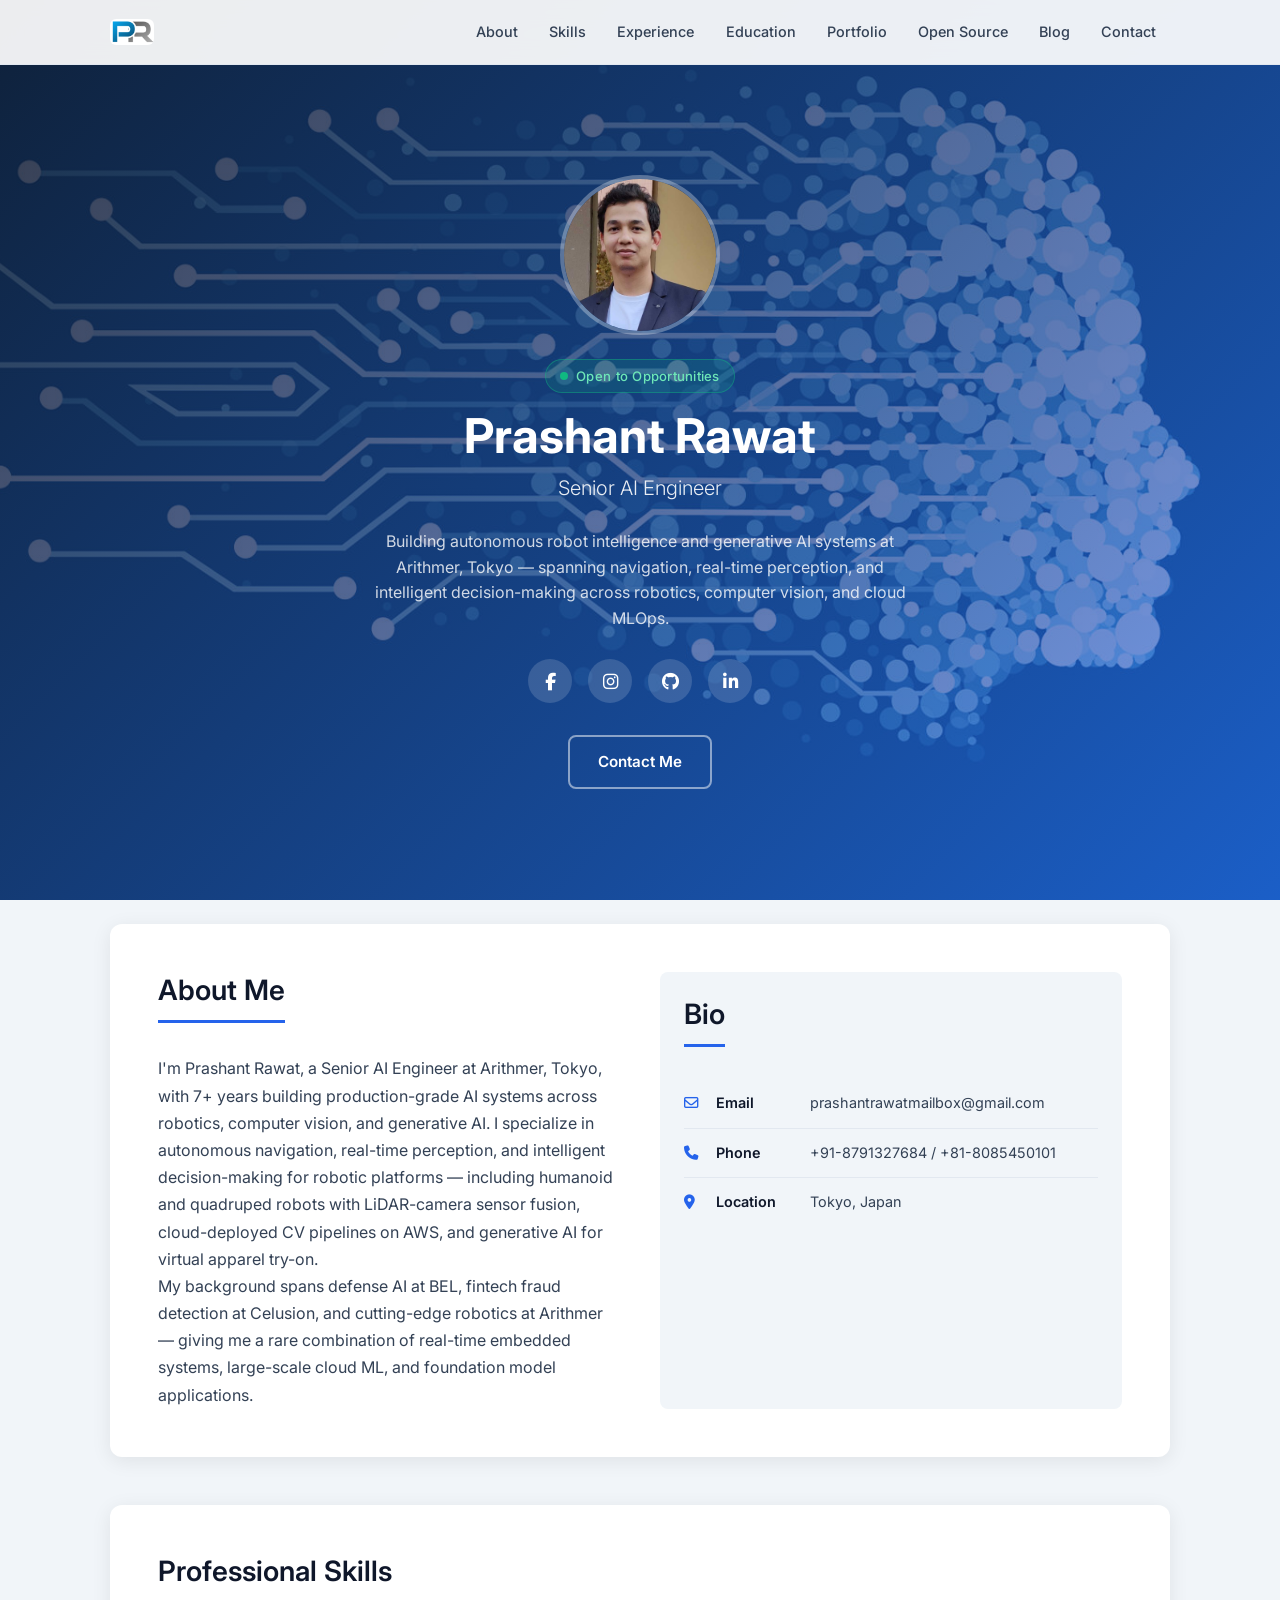
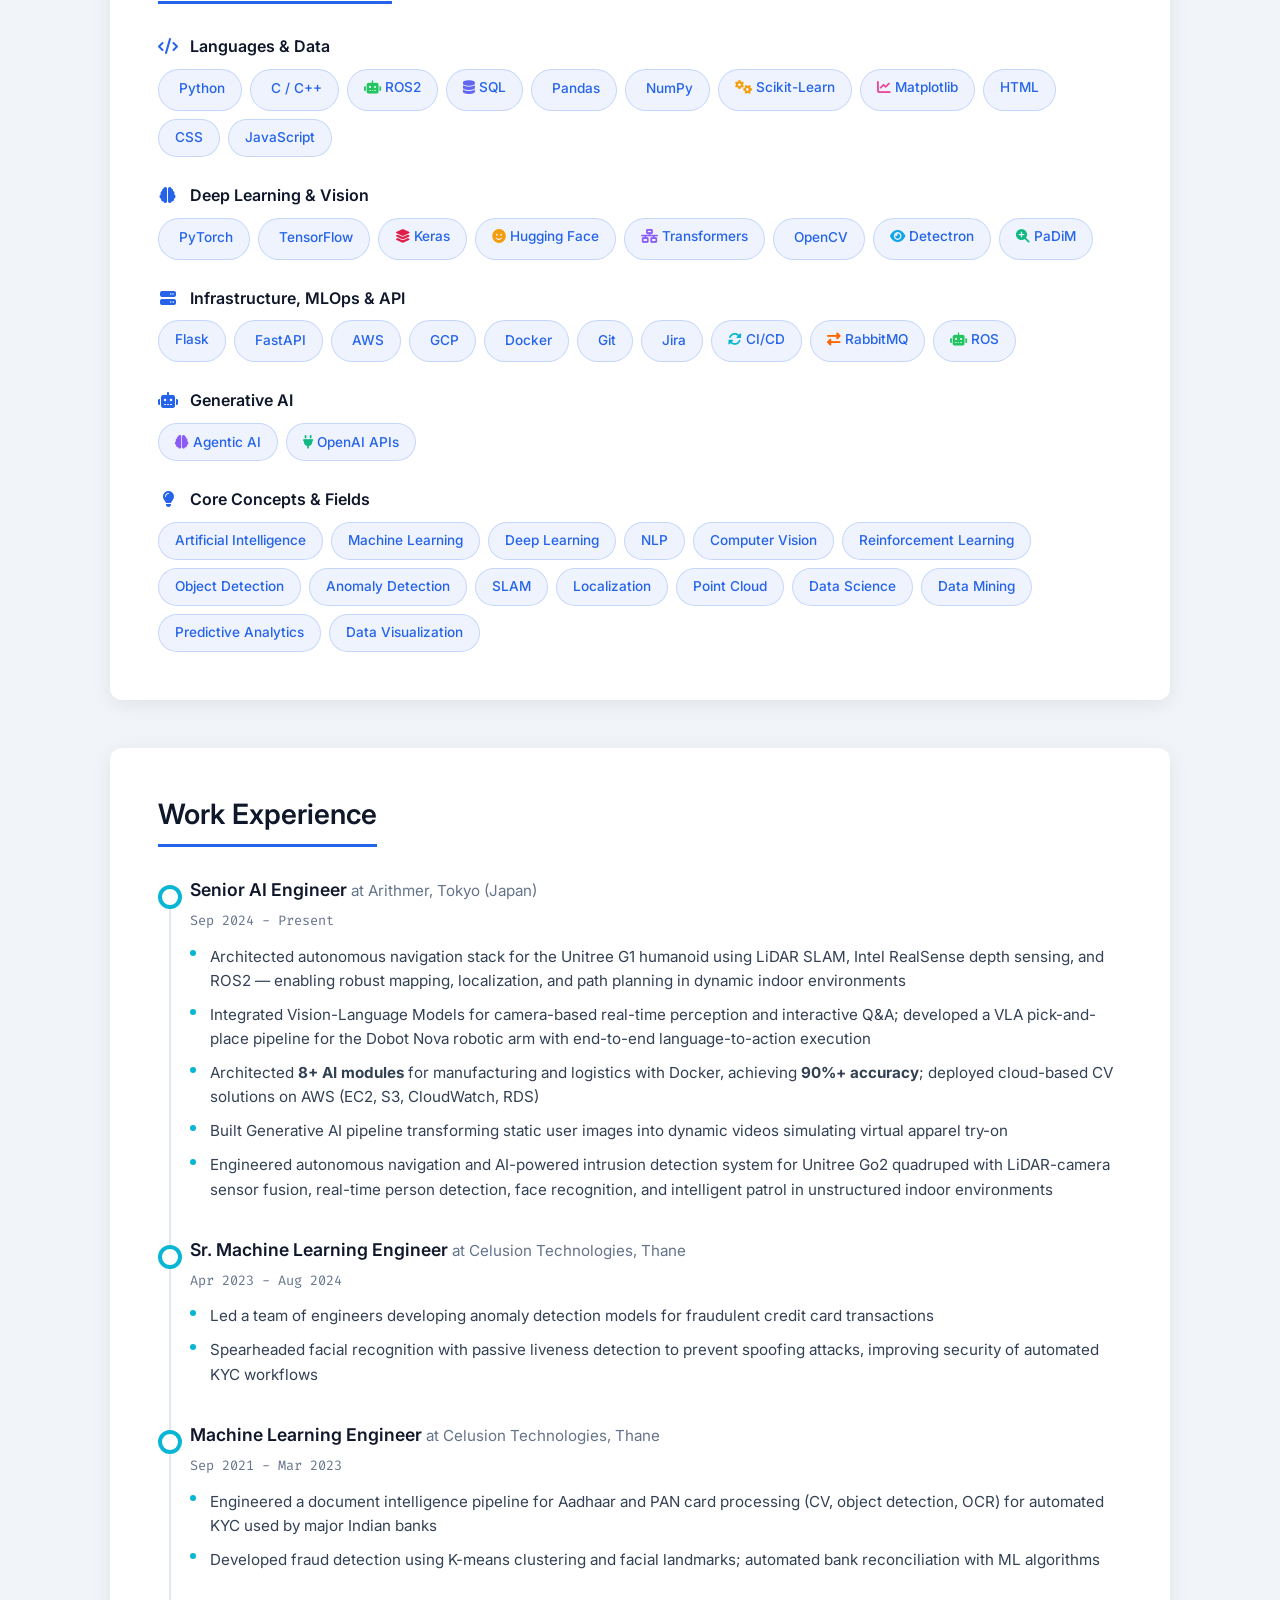
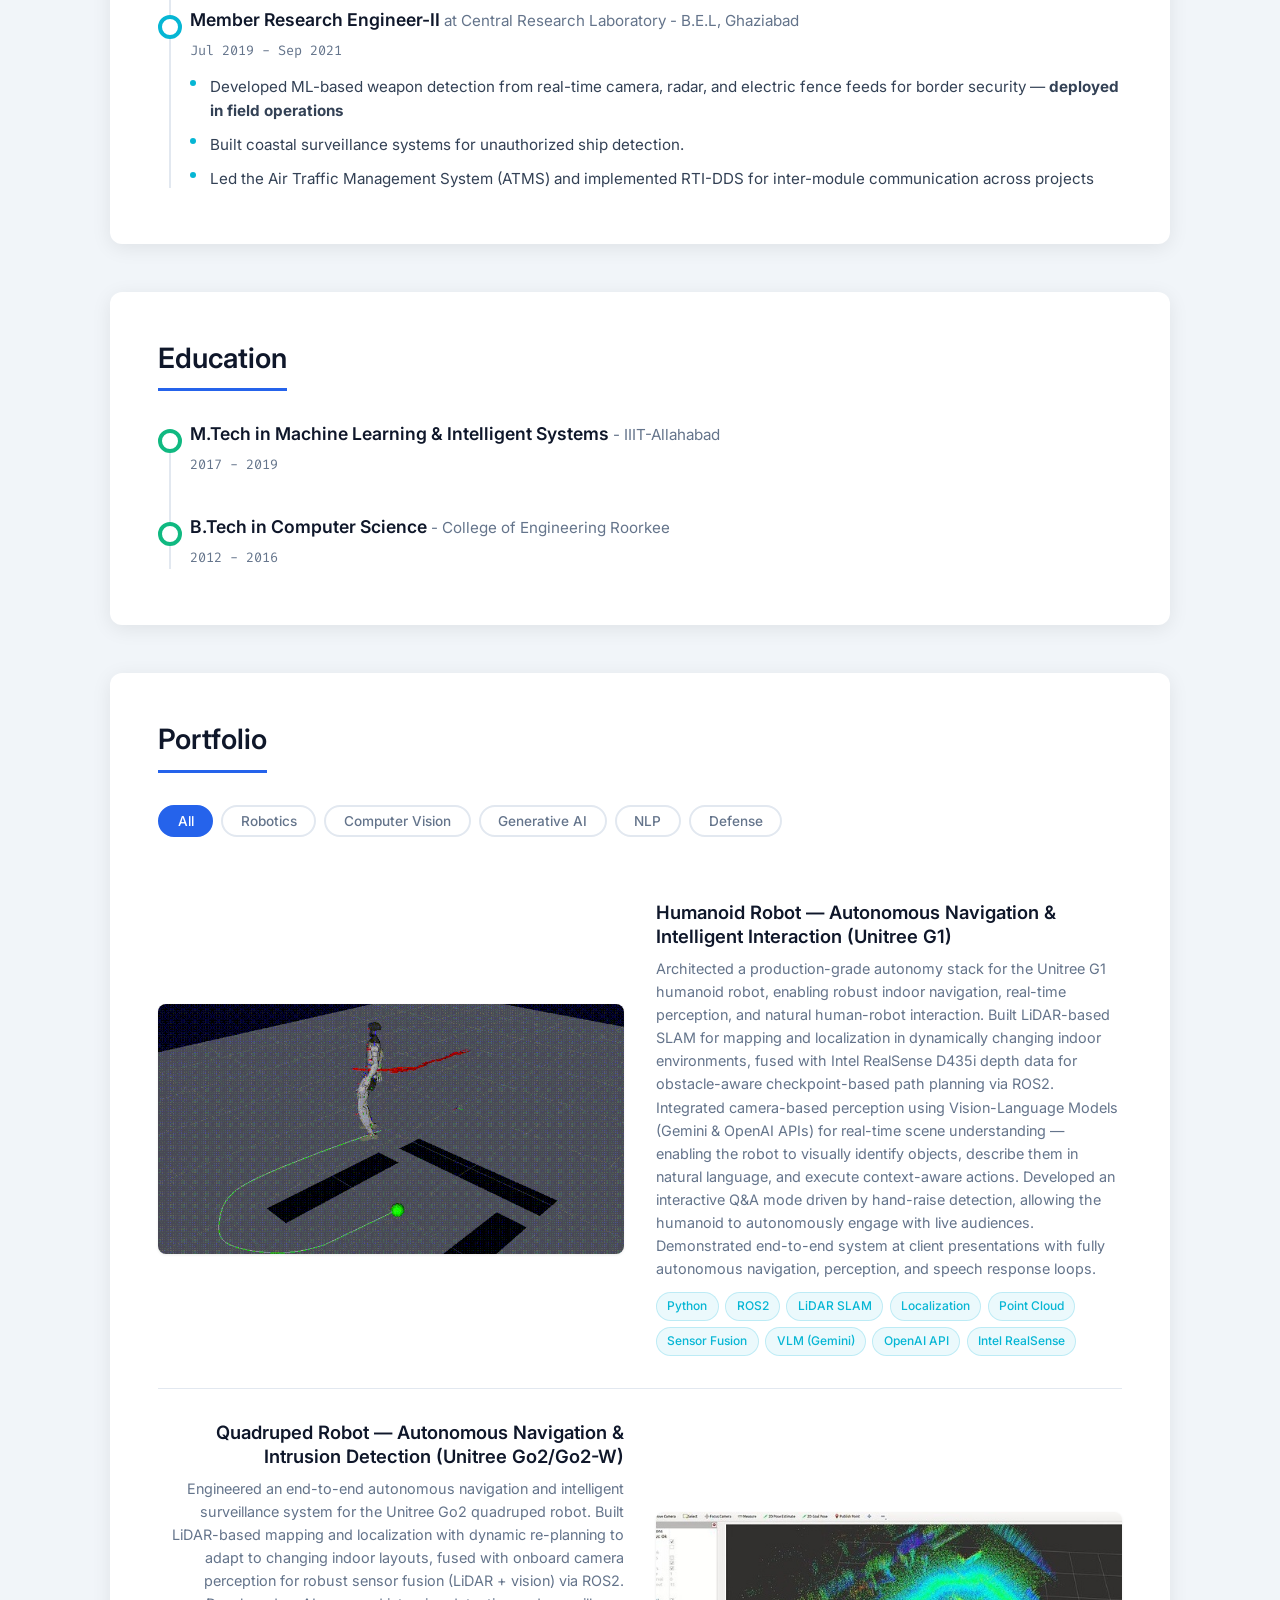
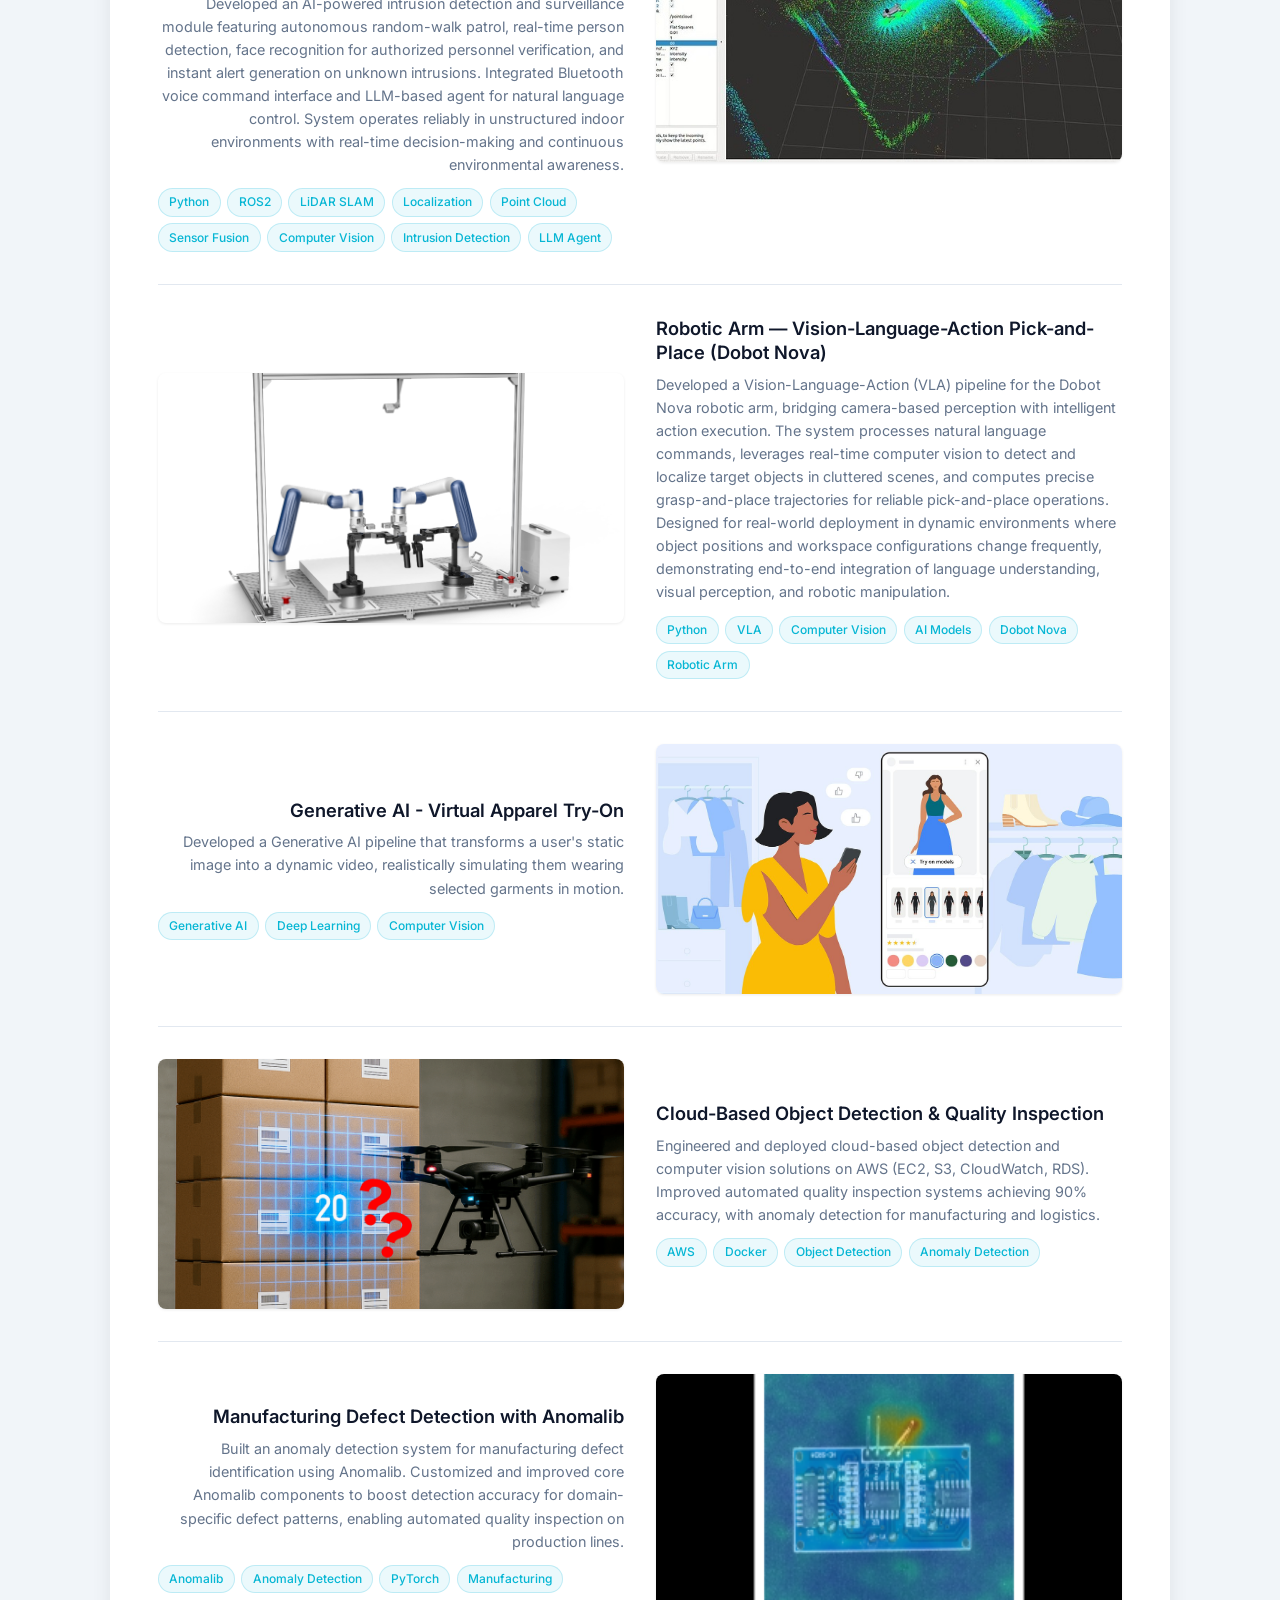
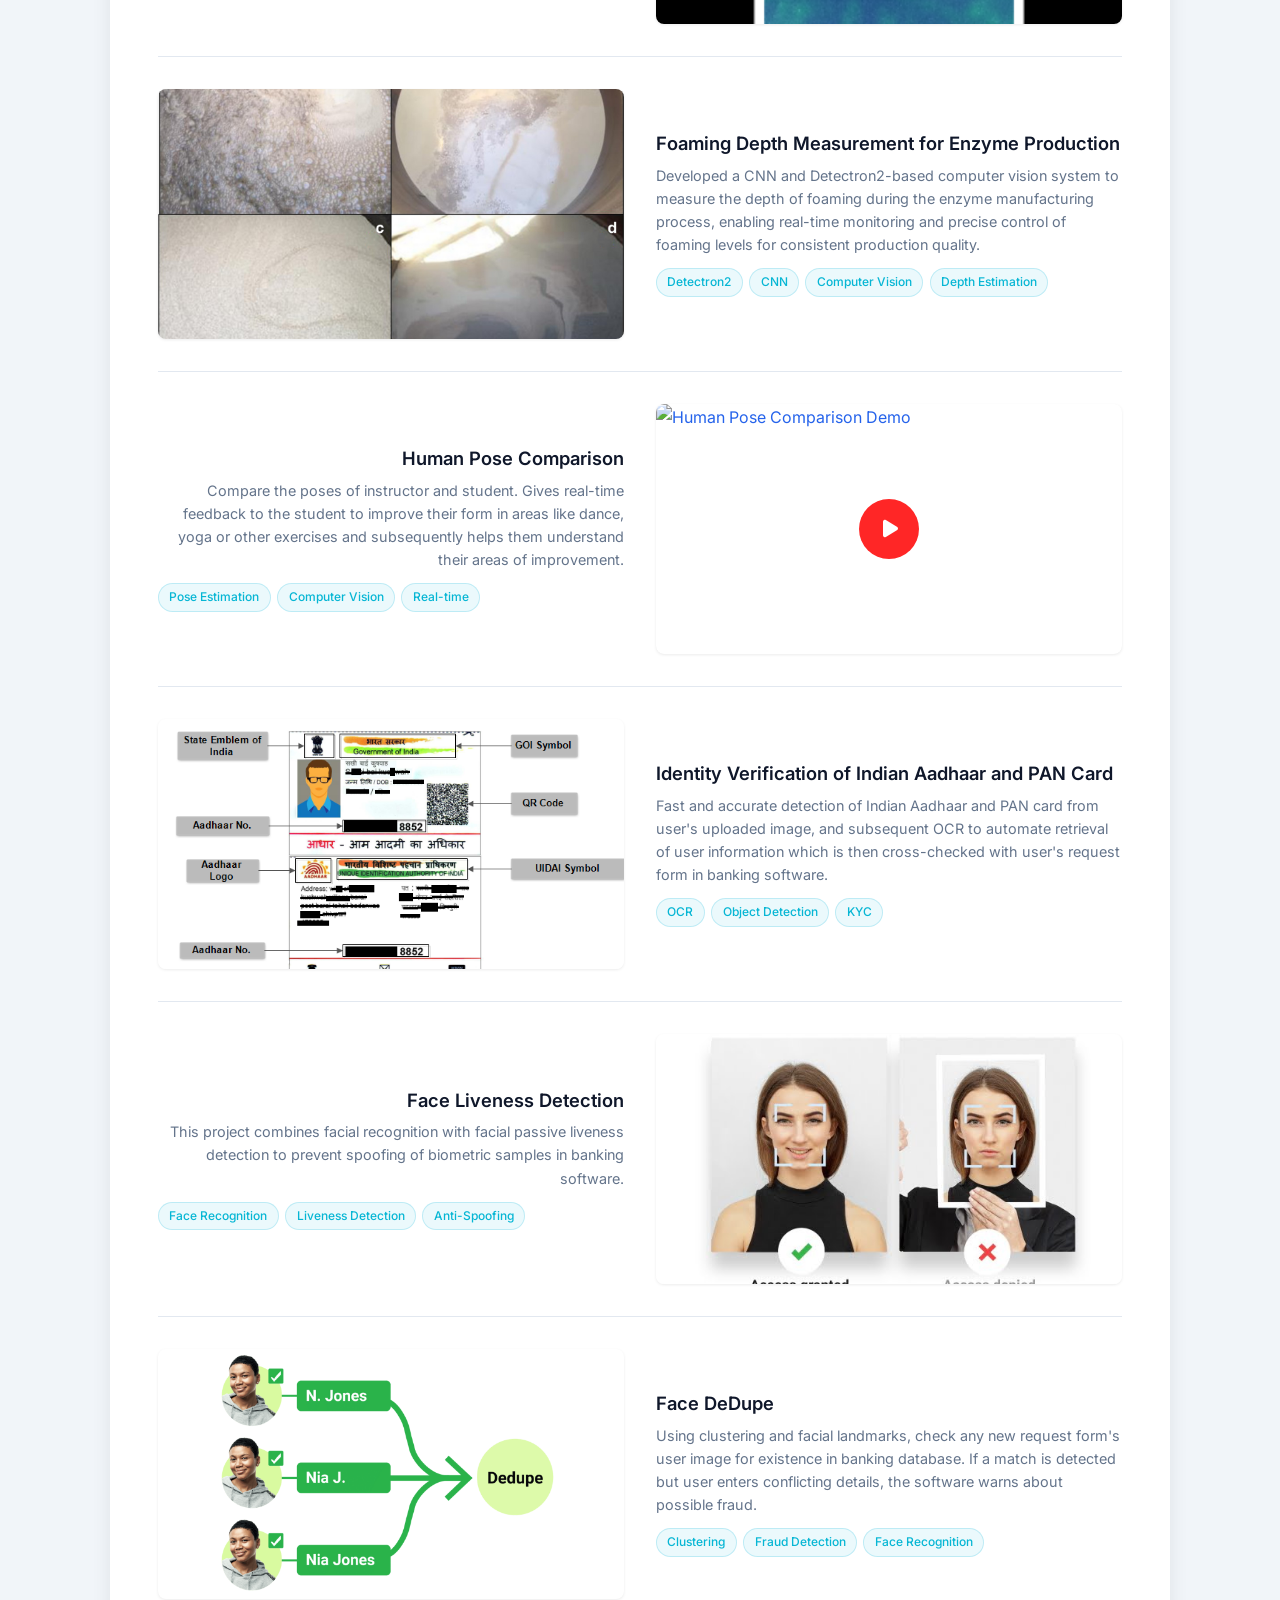
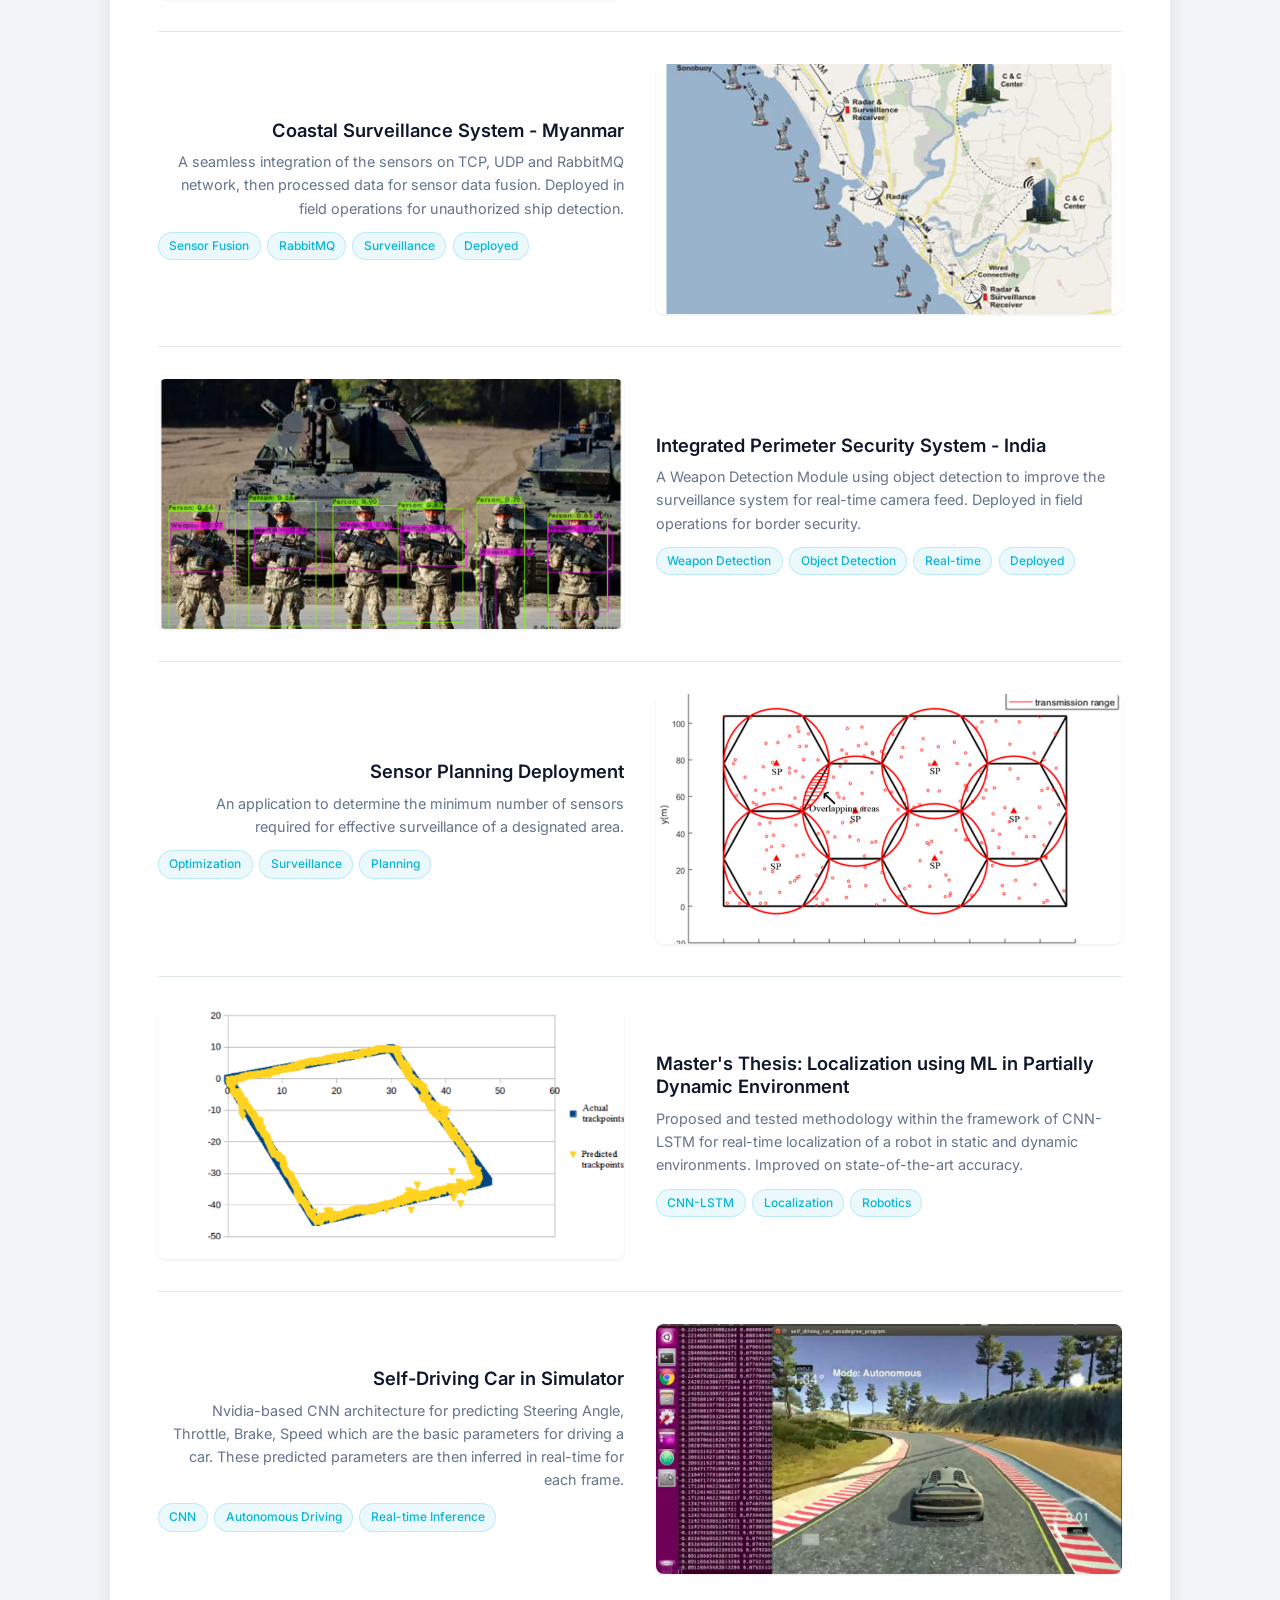
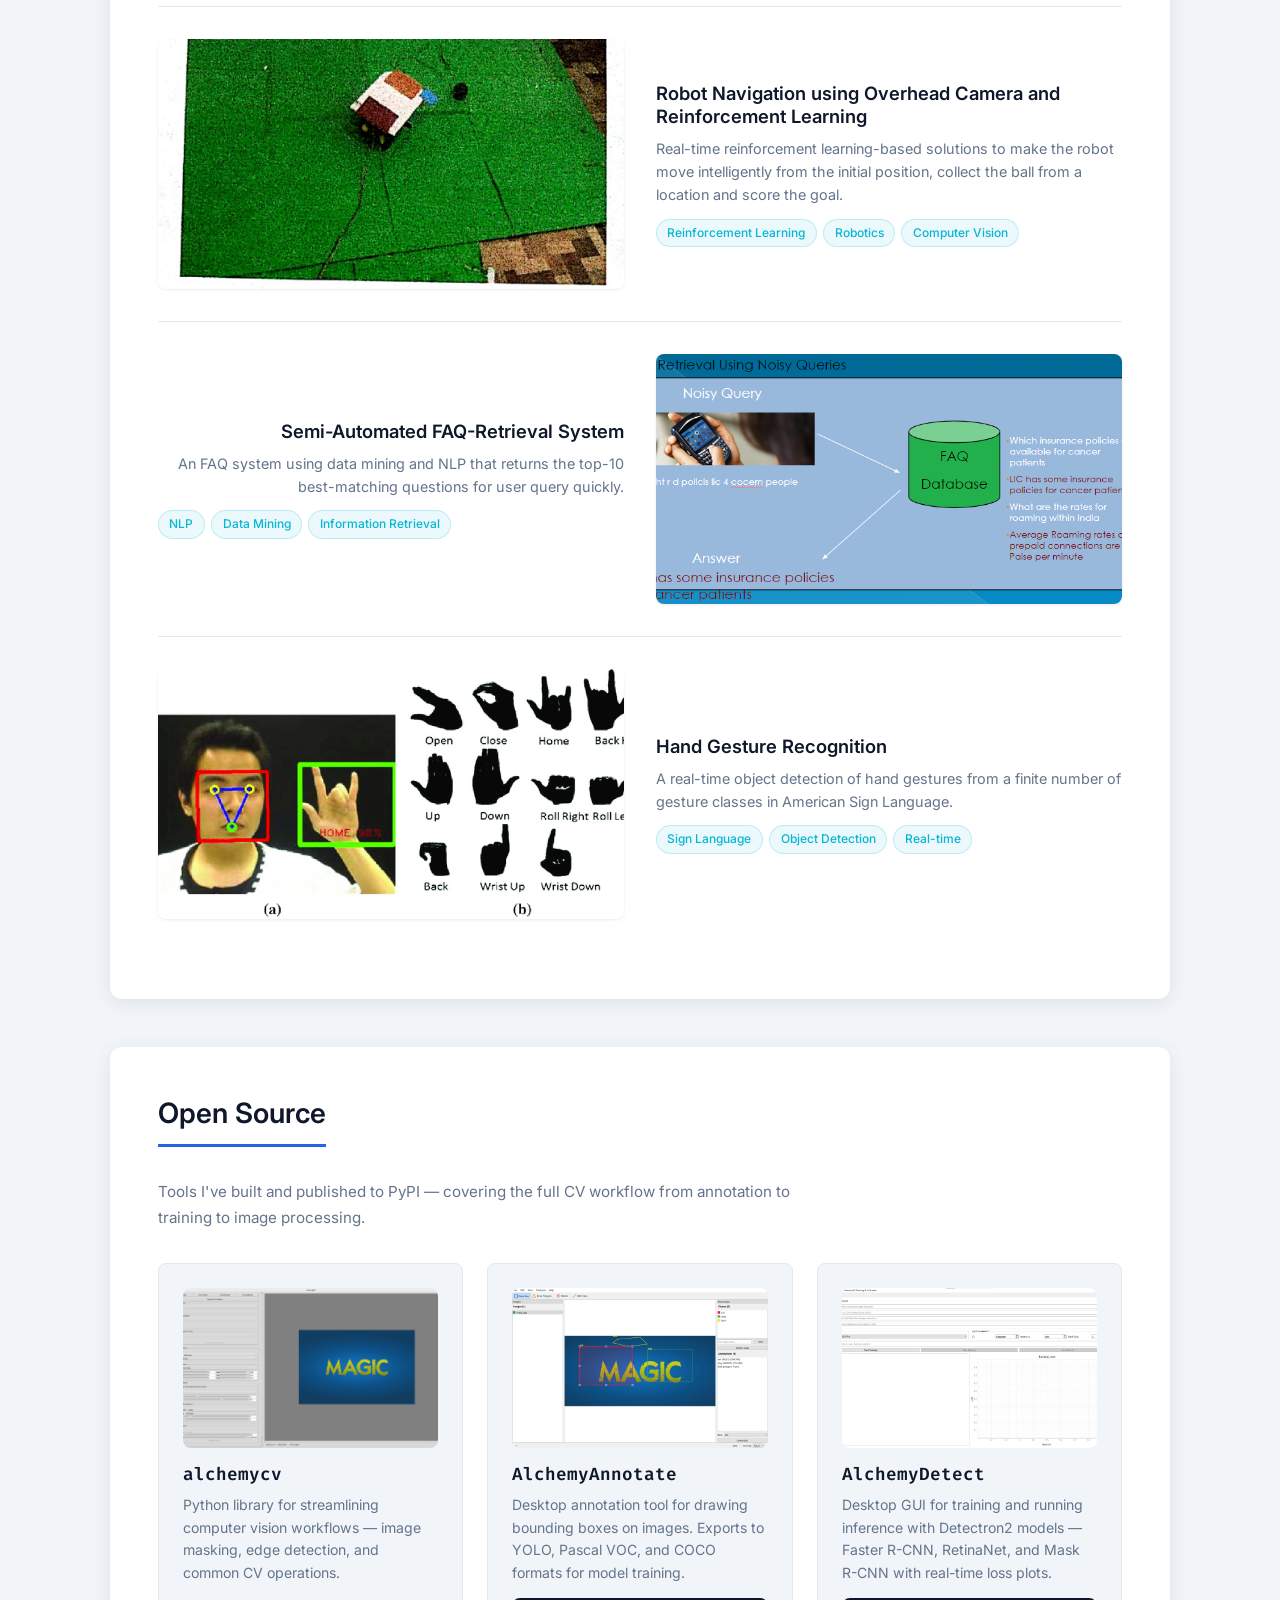
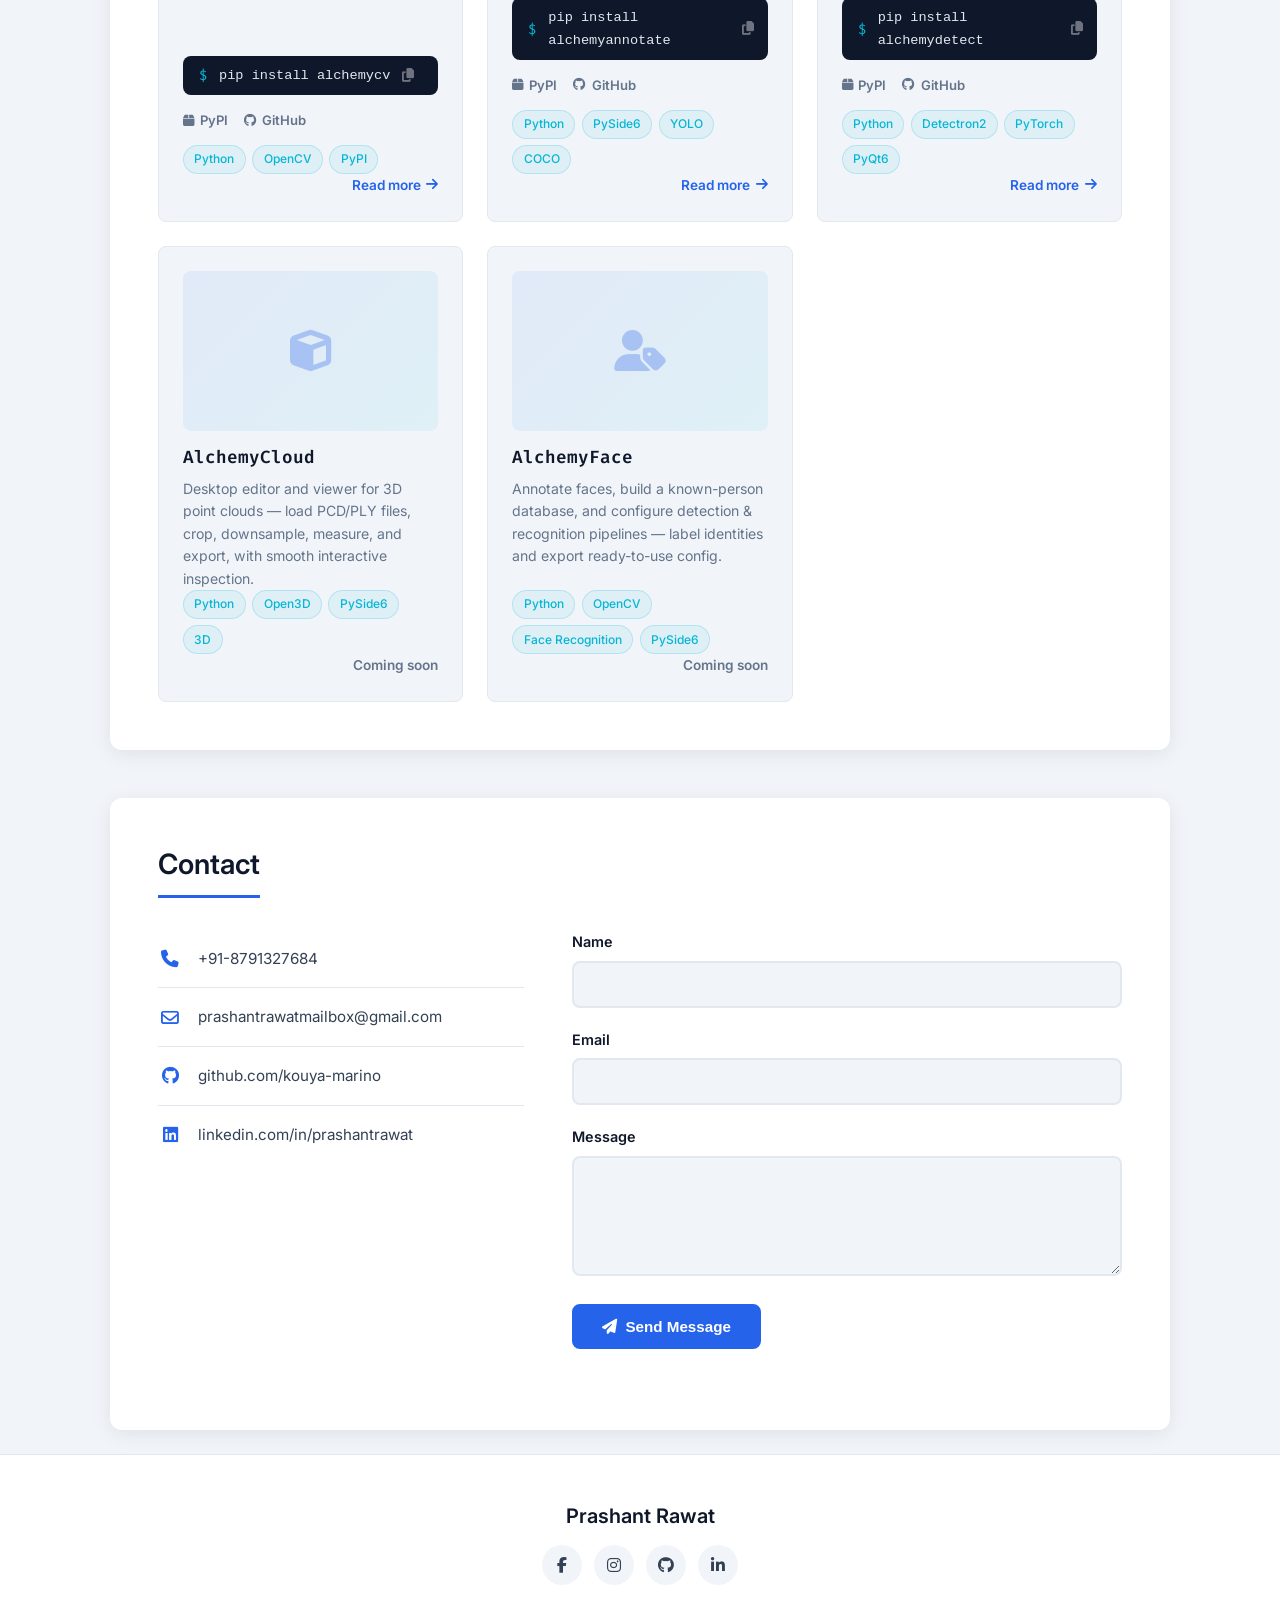
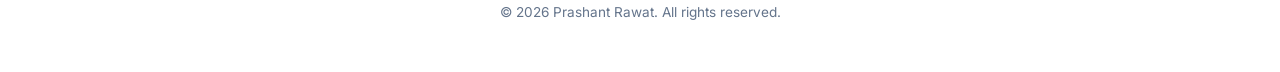
==== commit 996b0122: "Add AlchemyCloud and AlchemyFace coming-soon cards to Open Source section" ====
--- a/index.html
+++ b/index.html
@@ -776,6 +776,37 @@
               <a href="blog/alchemydetect-training-gui.html" class="opensource-read-more">Read more <i class="fas fa-arrow-right"></i></a>
             </div>
 
+            <!-- Coming soon -->
+            <div class="opensource-card" data-aos="fade-up" data-aos-delay="400">
+              <div class="opensource-card-img">
+                <div class="opensource-placeholder"><i class="fas fa-cube"></i></div>
+              </div>
+              <h3>AlchemyCloud</h3>
+              <p>Desktop editor and viewer for 3D point clouds — load PCD/PLY files, crop, downsample, measure, and export, with smooth interactive inspection.</p>
+              <div class="project-tags">
+                <span class="project-tag">Python</span>
+                <span class="project-tag">Open3D</span>
+                <span class="project-tag">PySide6</span>
+                <span class="project-tag">3D</span>
+              </div>
+              <span class="opensource-read-more opensource-soon">Coming soon</span>
+            </div>
+
+            <div class="opensource-card" data-aos="fade-up" data-aos-delay="500">
+              <div class="opensource-card-img">
+                <div class="opensource-placeholder"><i class="fas fa-user-tag"></i></div>
+              </div>
+              <h3>AlchemyFace</h3>
+              <p>Annotate faces, build a known-person database, and configure detection &amp; recognition pipelines — label identities and export ready-to-use config.</p>
+              <div class="project-tags">
+                <span class="project-tag">Python</span>
+                <span class="project-tag">OpenCV</span>
+                <span class="project-tag">Face Recognition</span>
+                <span class="project-tag">PySide6</span>
+              </div>
+              <span class="opensource-read-more opensource-soon">Coming soon</span>
+            </div>
+
           </div>
         </div>
       </div>
--- a/assets/css/style.css
+++ b/assets/css/style.css
@@ -1227,6 +1227,30 @@
   margin-top: 0;
 }
 
+.opensource-placeholder {
+  height: 160px;
+  display: flex;
+  align-items: center;
+  justify-content: center;
+  background: linear-gradient(135deg, rgba(37, 99, 235, 0.08), rgba(6, 182, 212, 0.08));
+}
+
+.opensource-placeholder i {
+  font-size: 2.6rem;
+  color: var(--color-primary);
+  opacity: 0.3;
+}
+
+.opensource-soon {
+  color: var(--color-text-light);
+  cursor: default;
+}
+
+.opensource-soon:hover {
+  gap: 0.35rem;
+  color: var(--color-text-light);
+}
+
 @media (max-width: 768px) {
   .opensource-grid {
     grid-template-columns: 1fr;
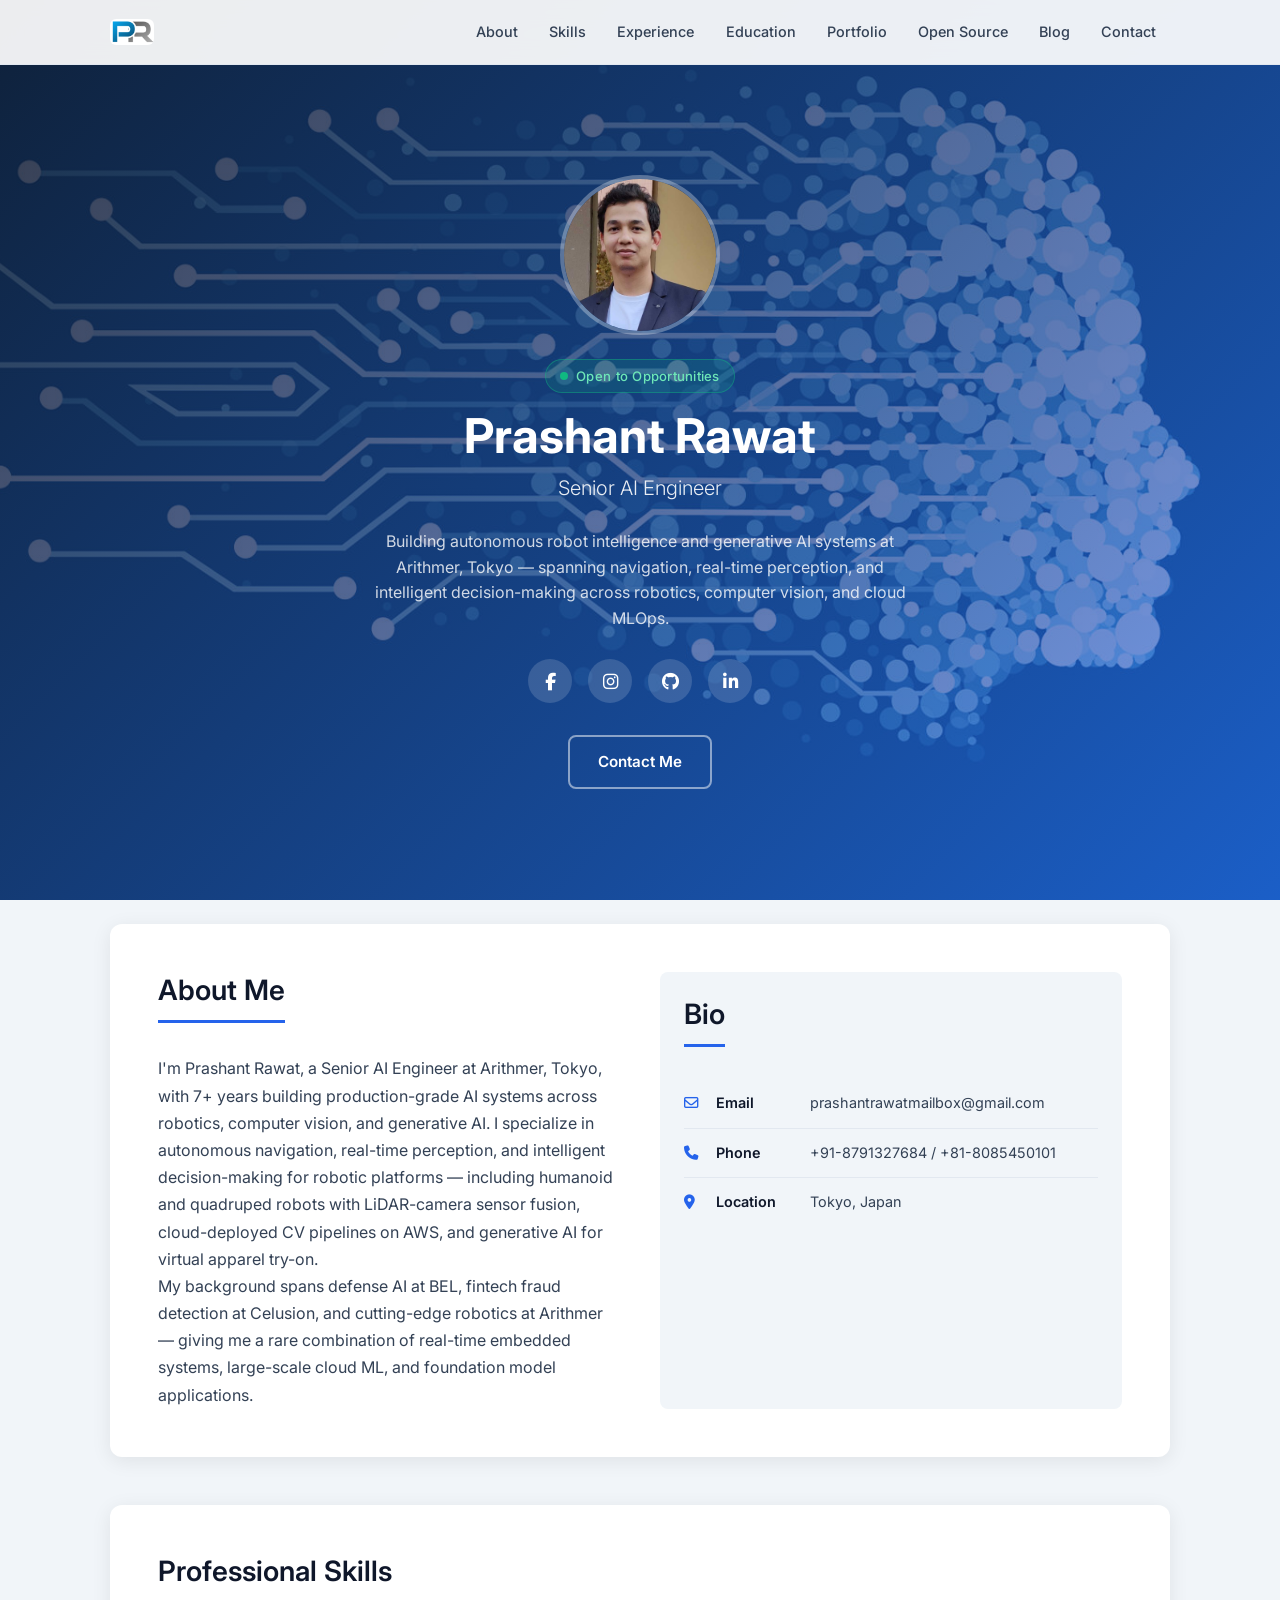
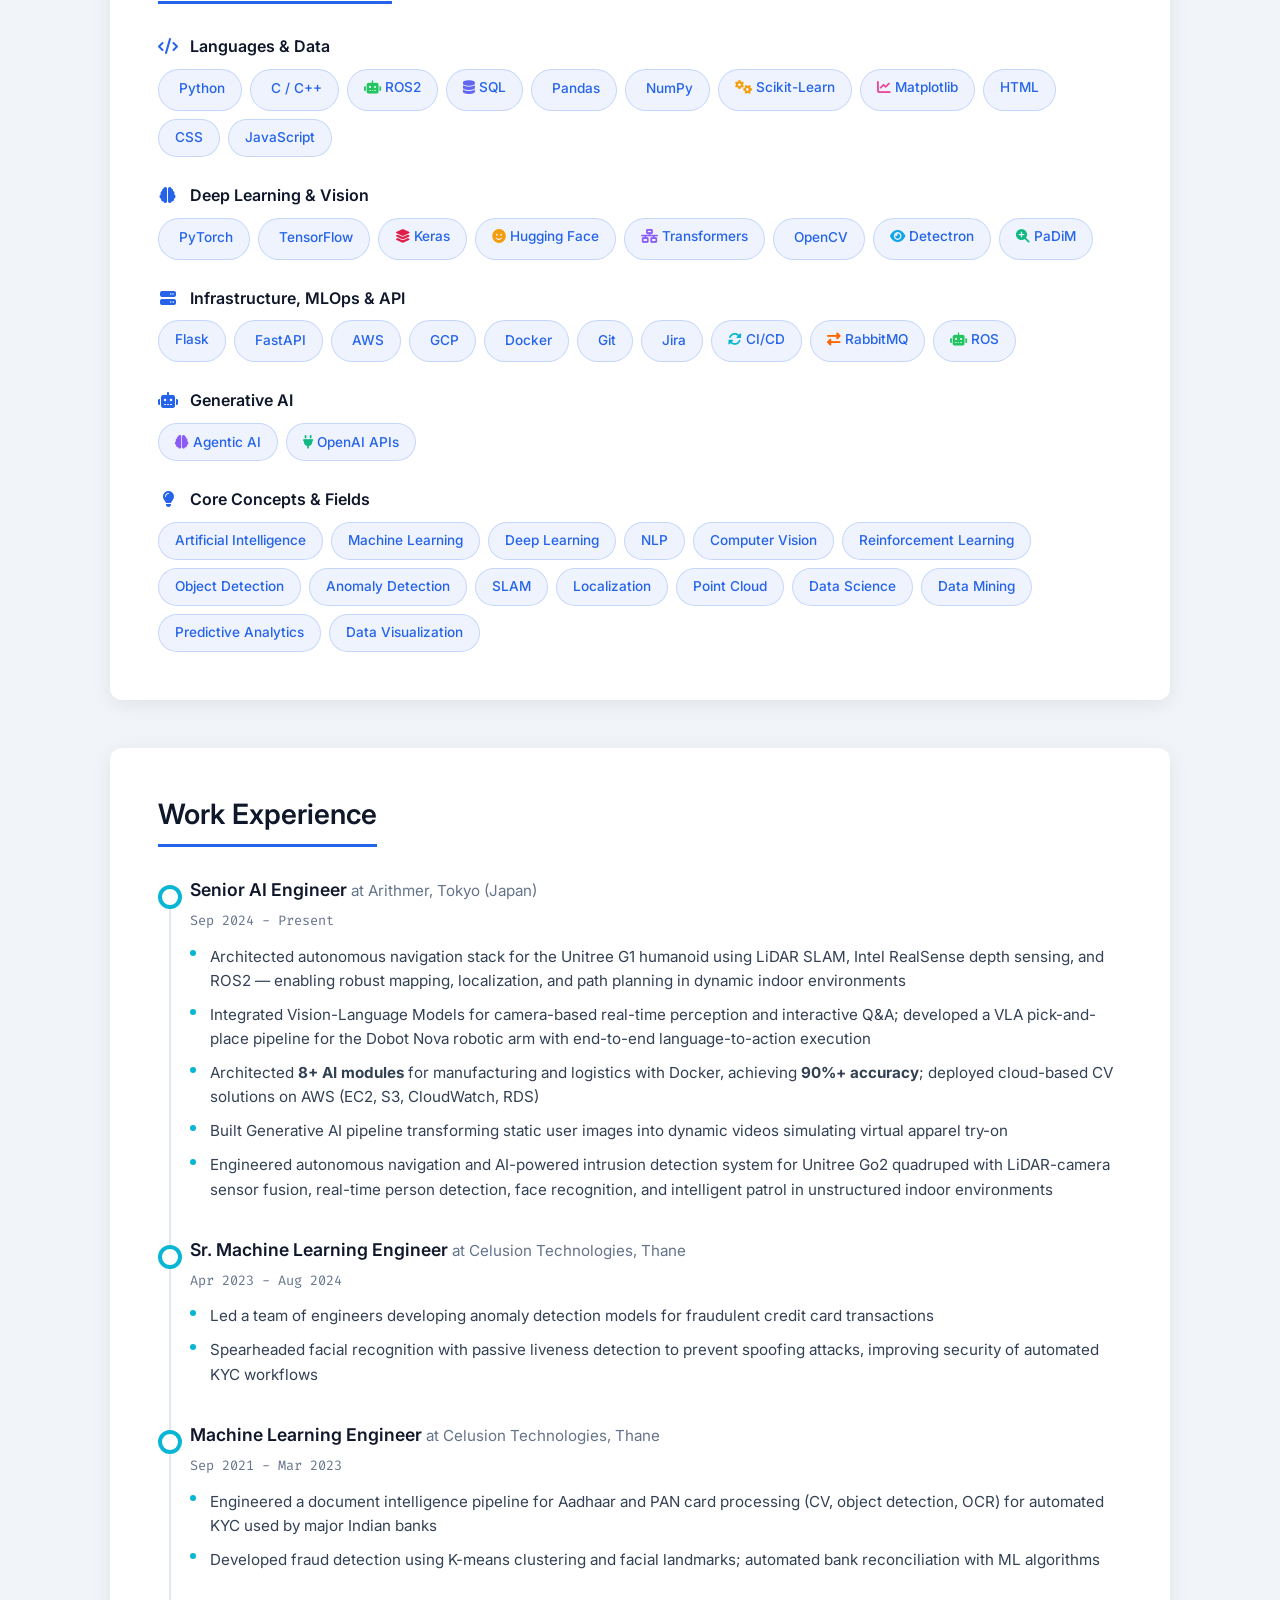
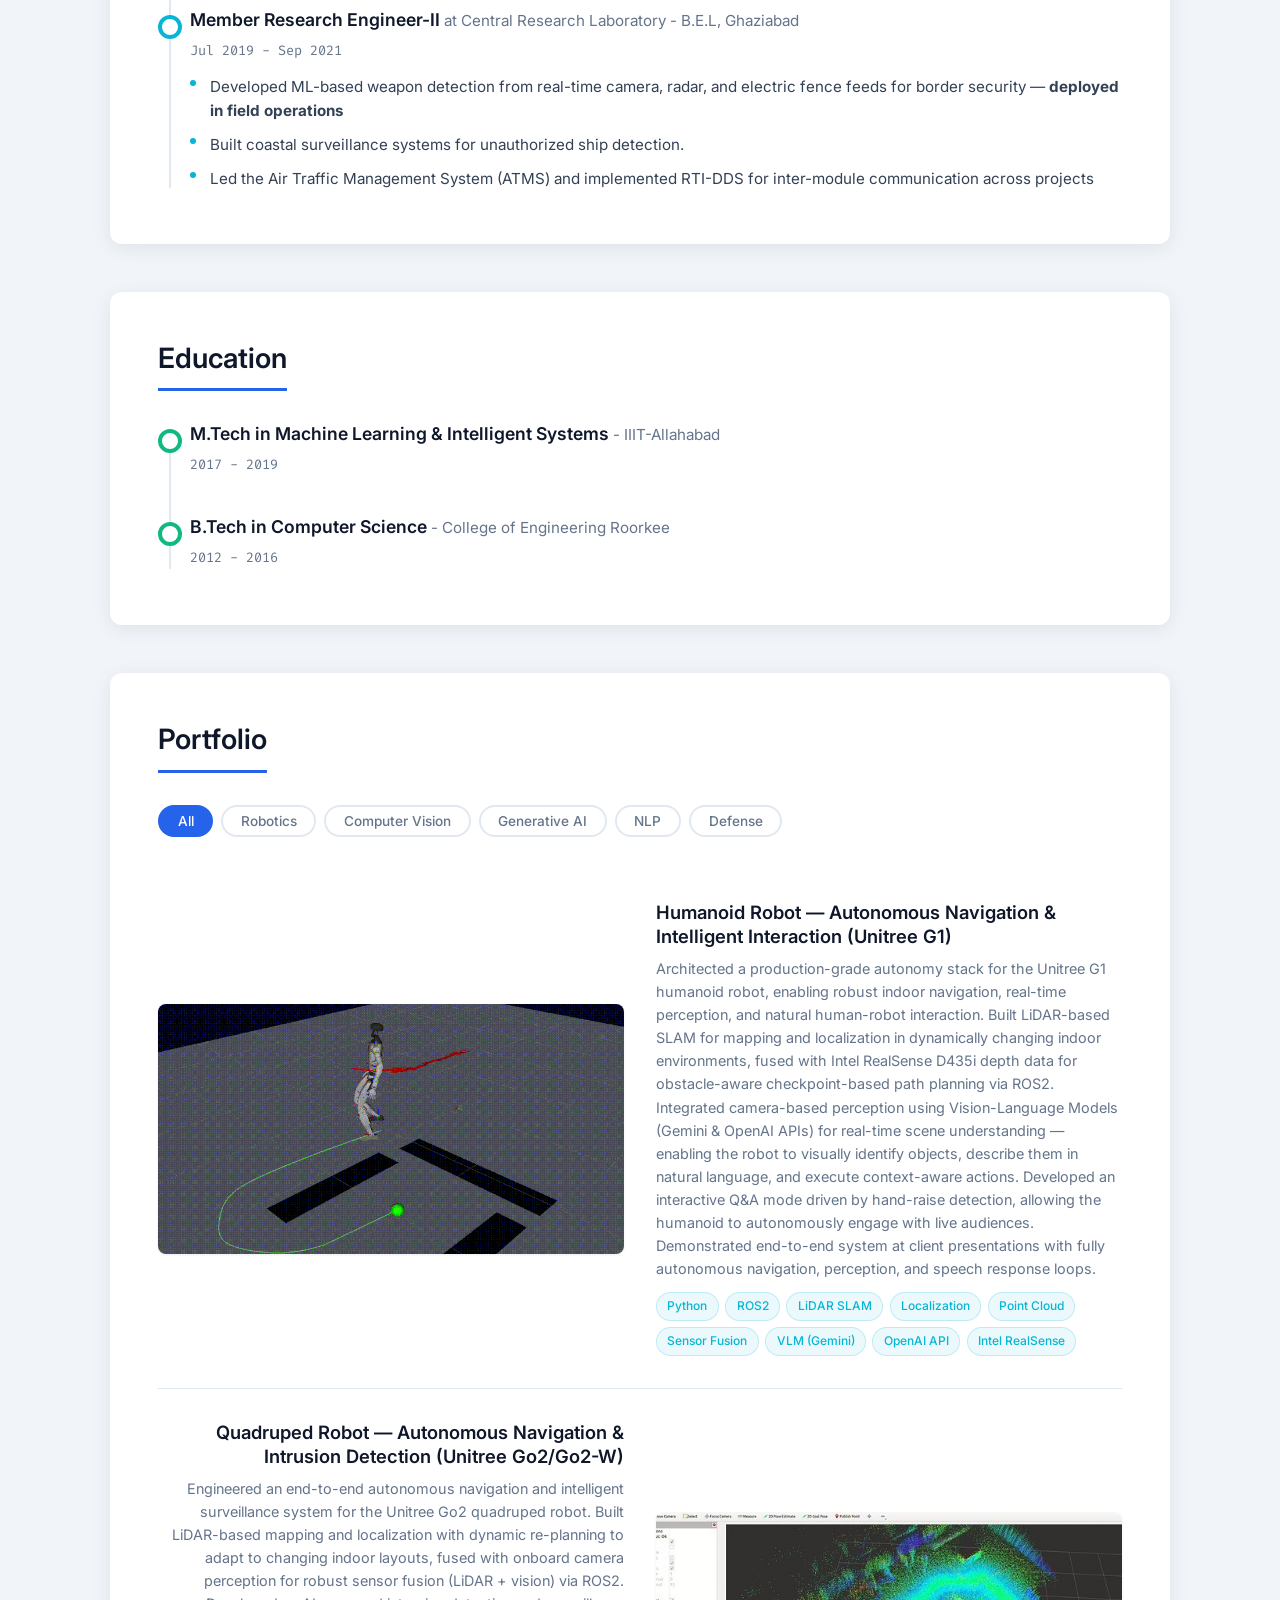
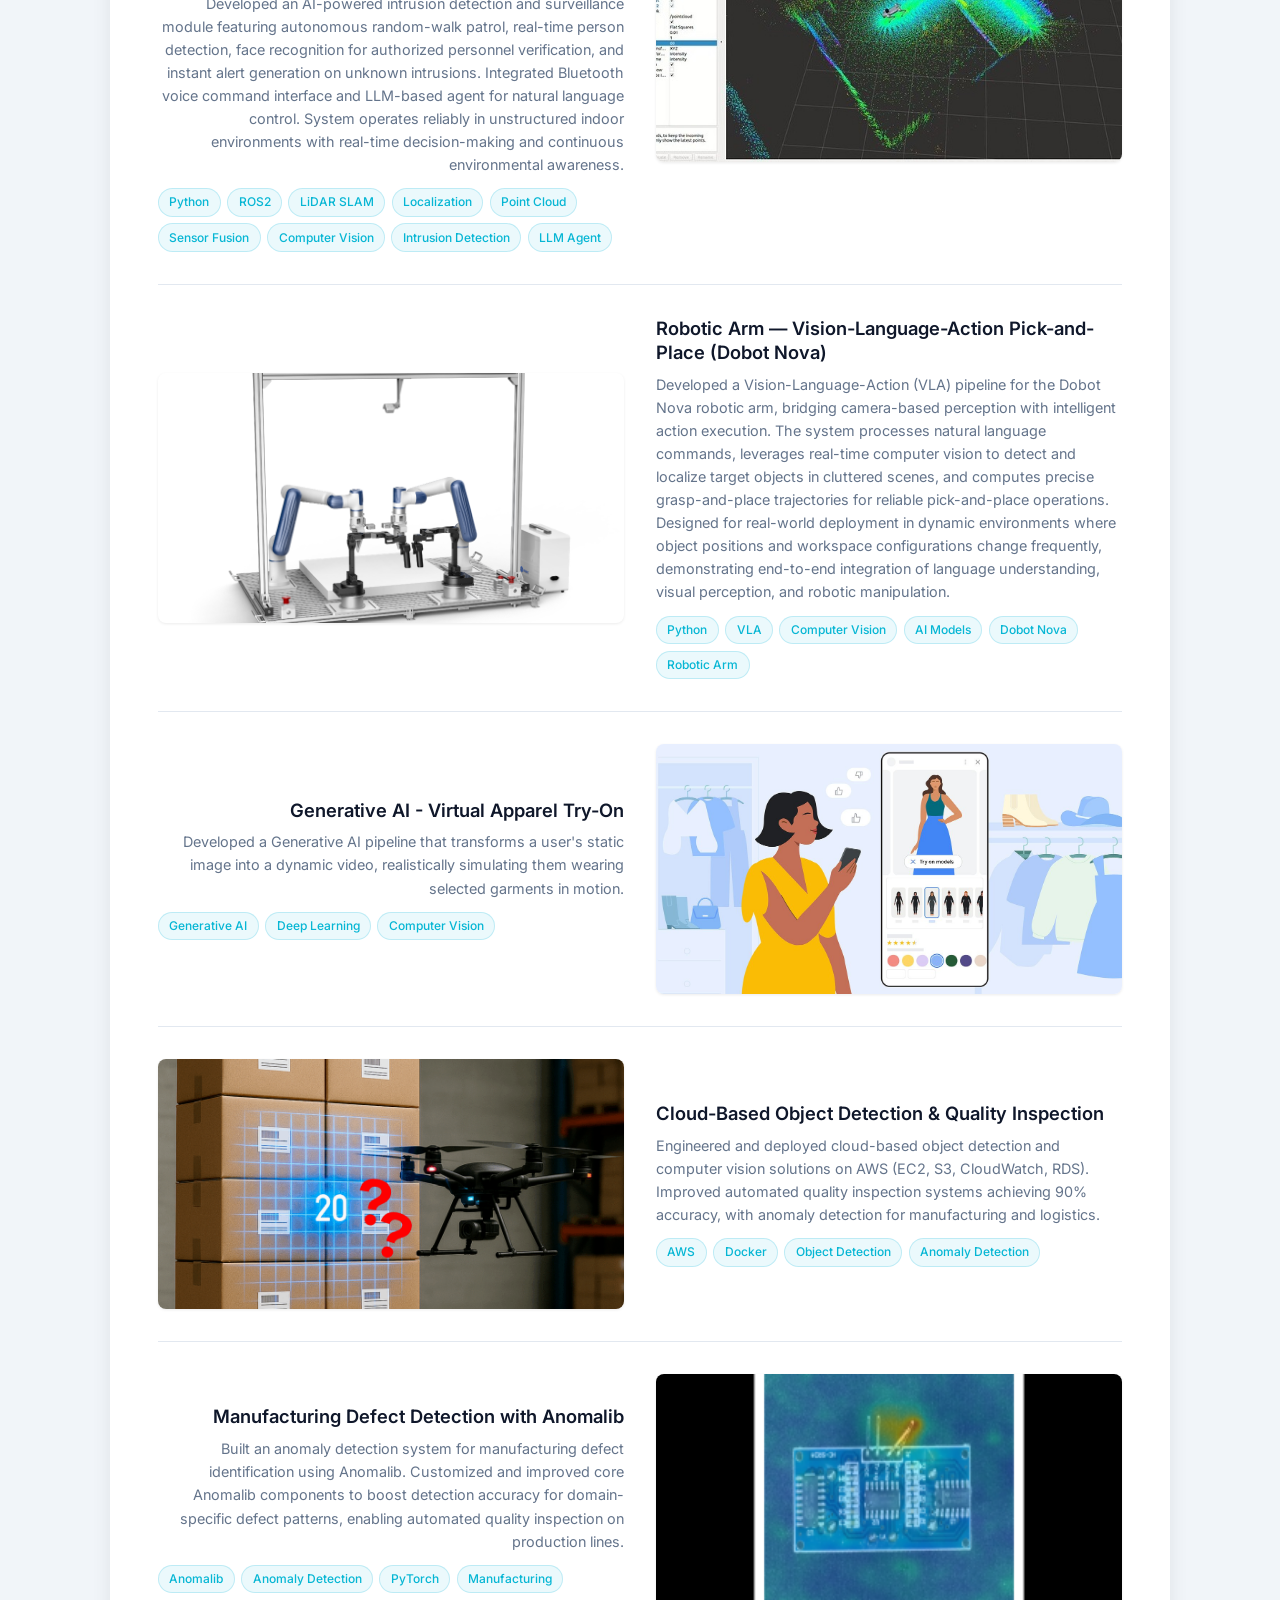
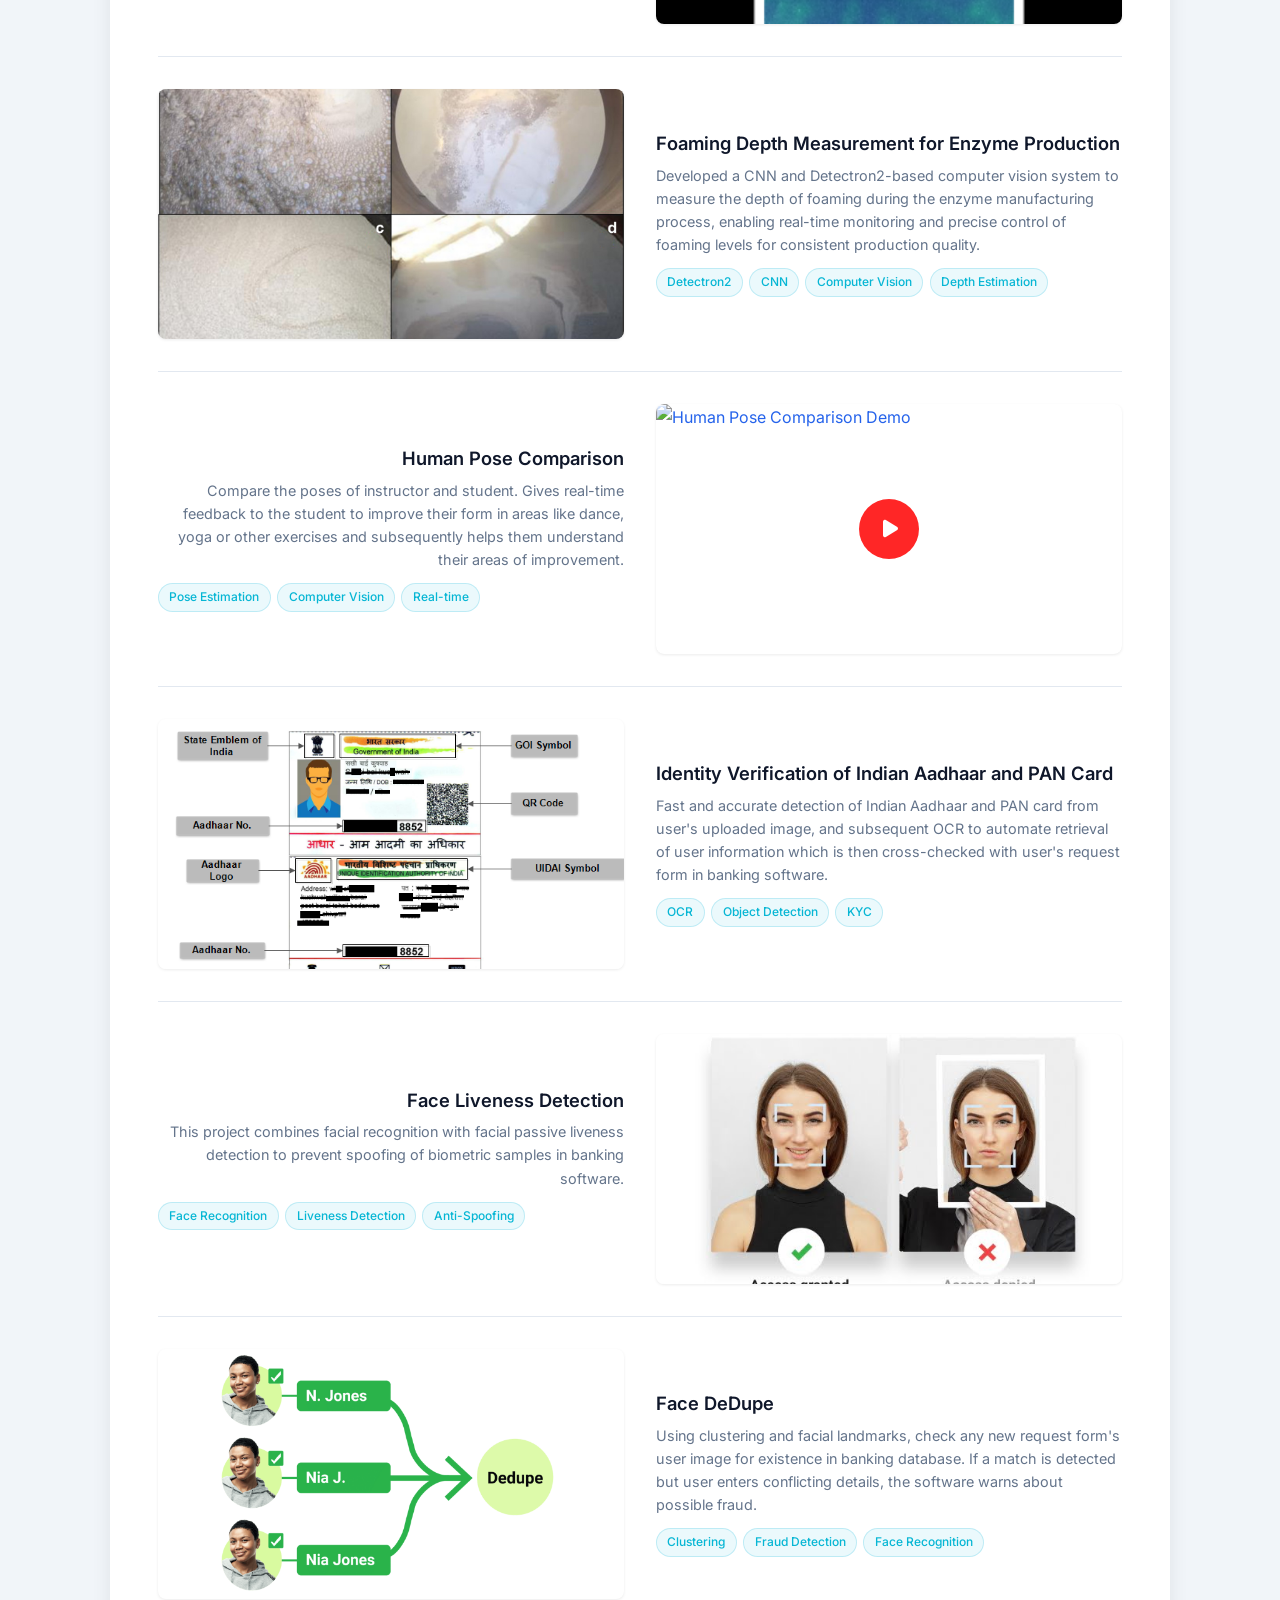
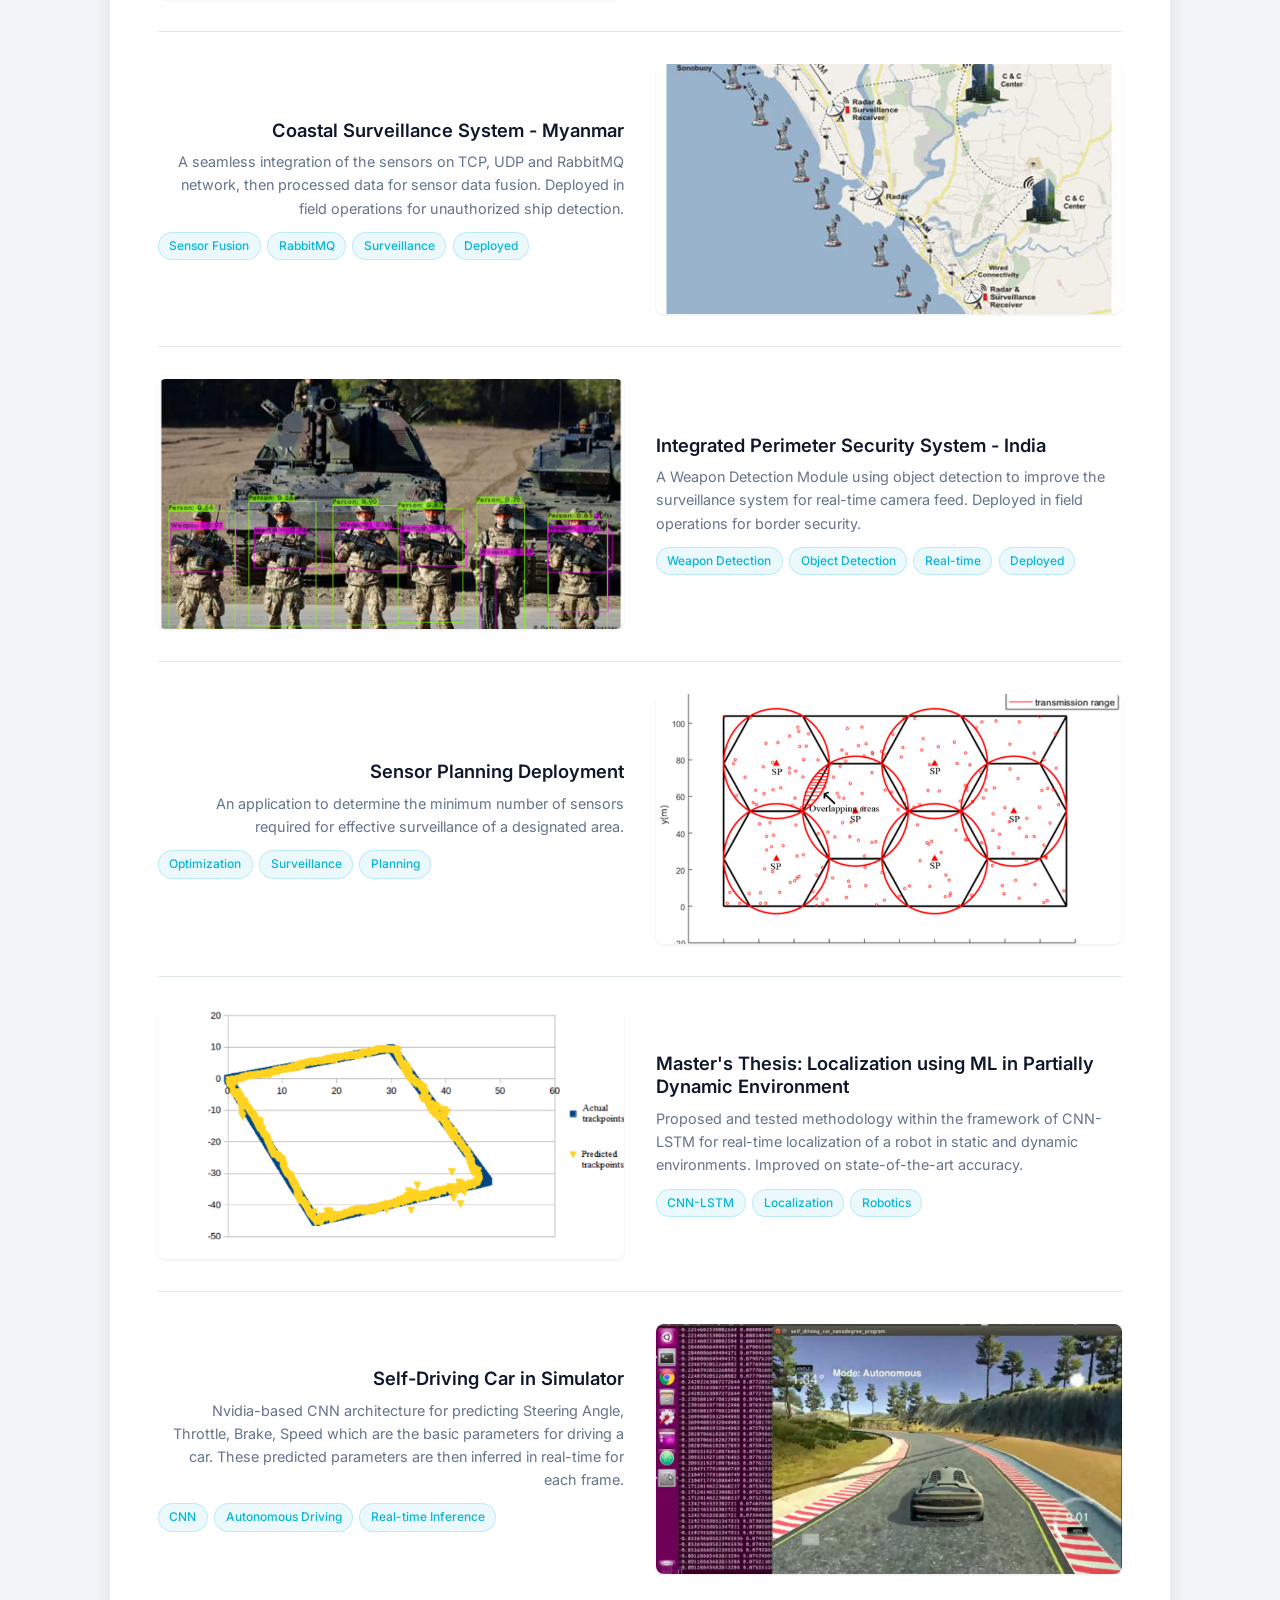
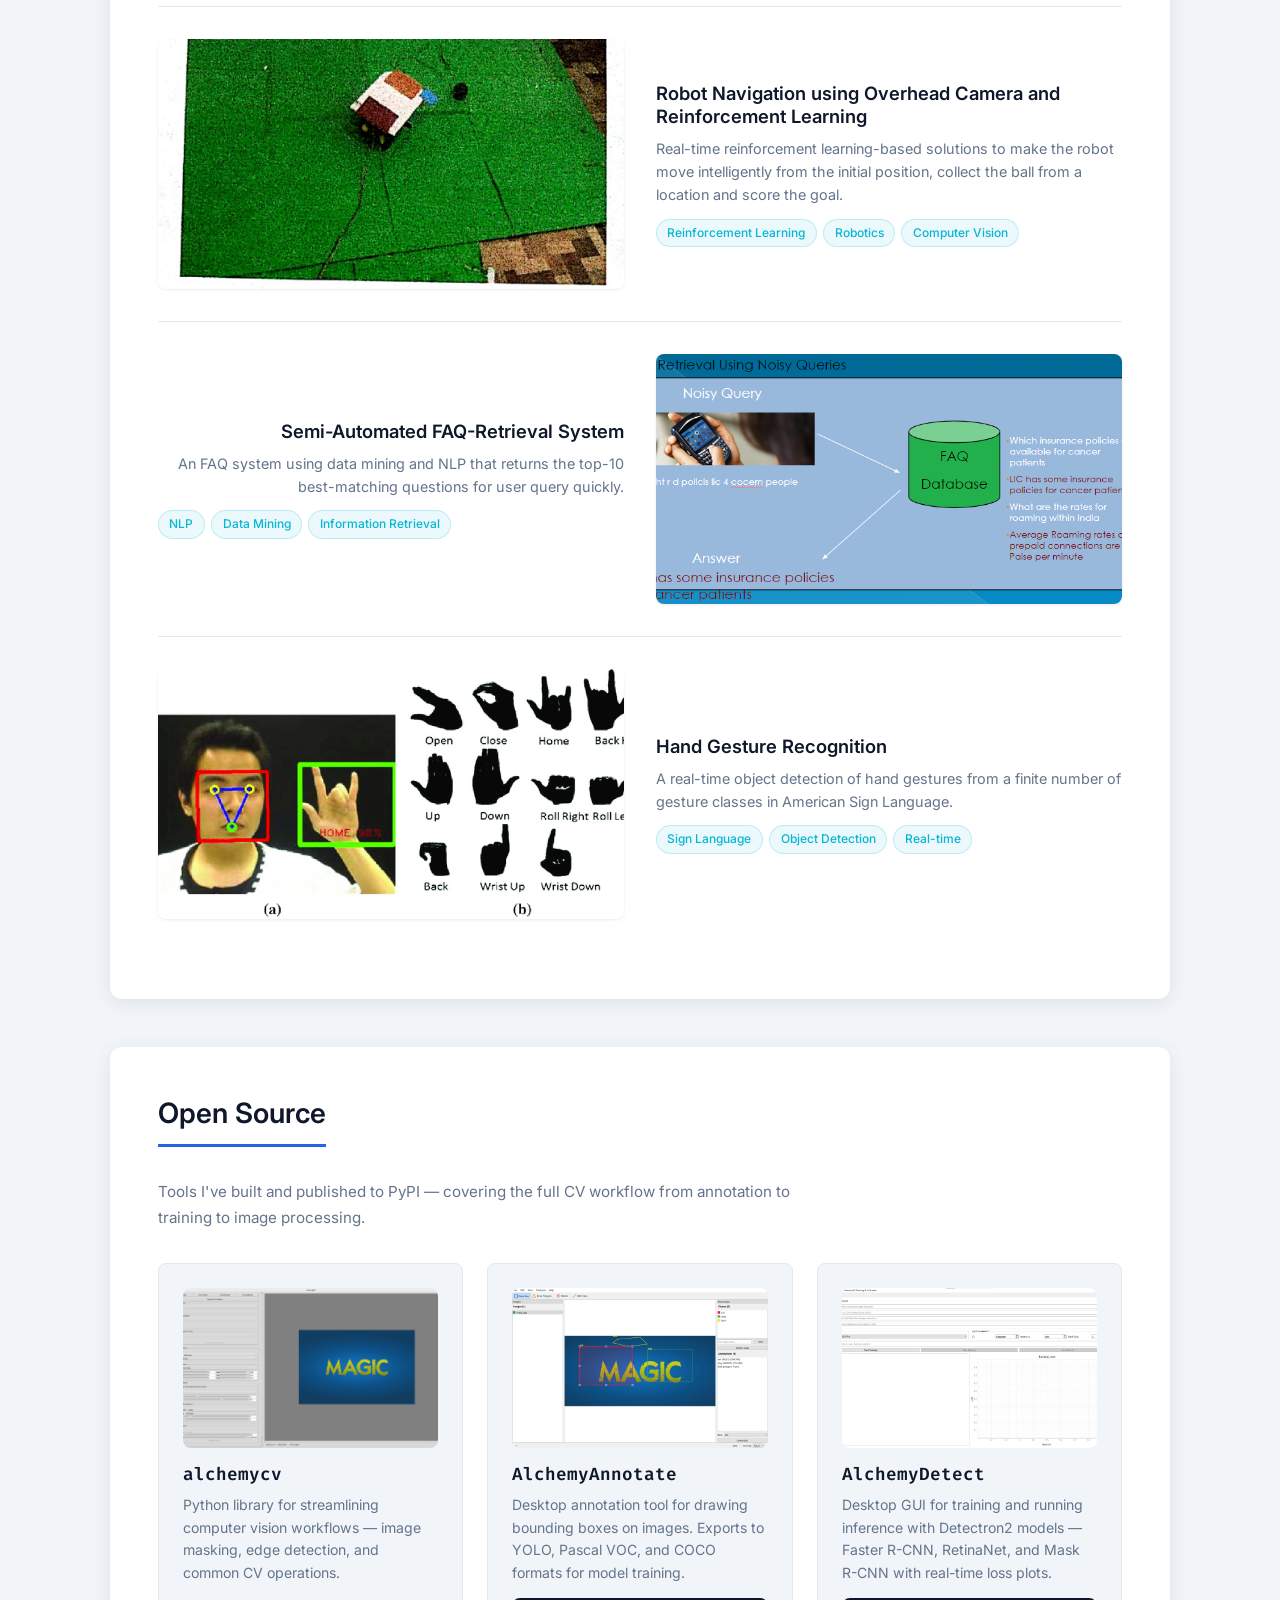
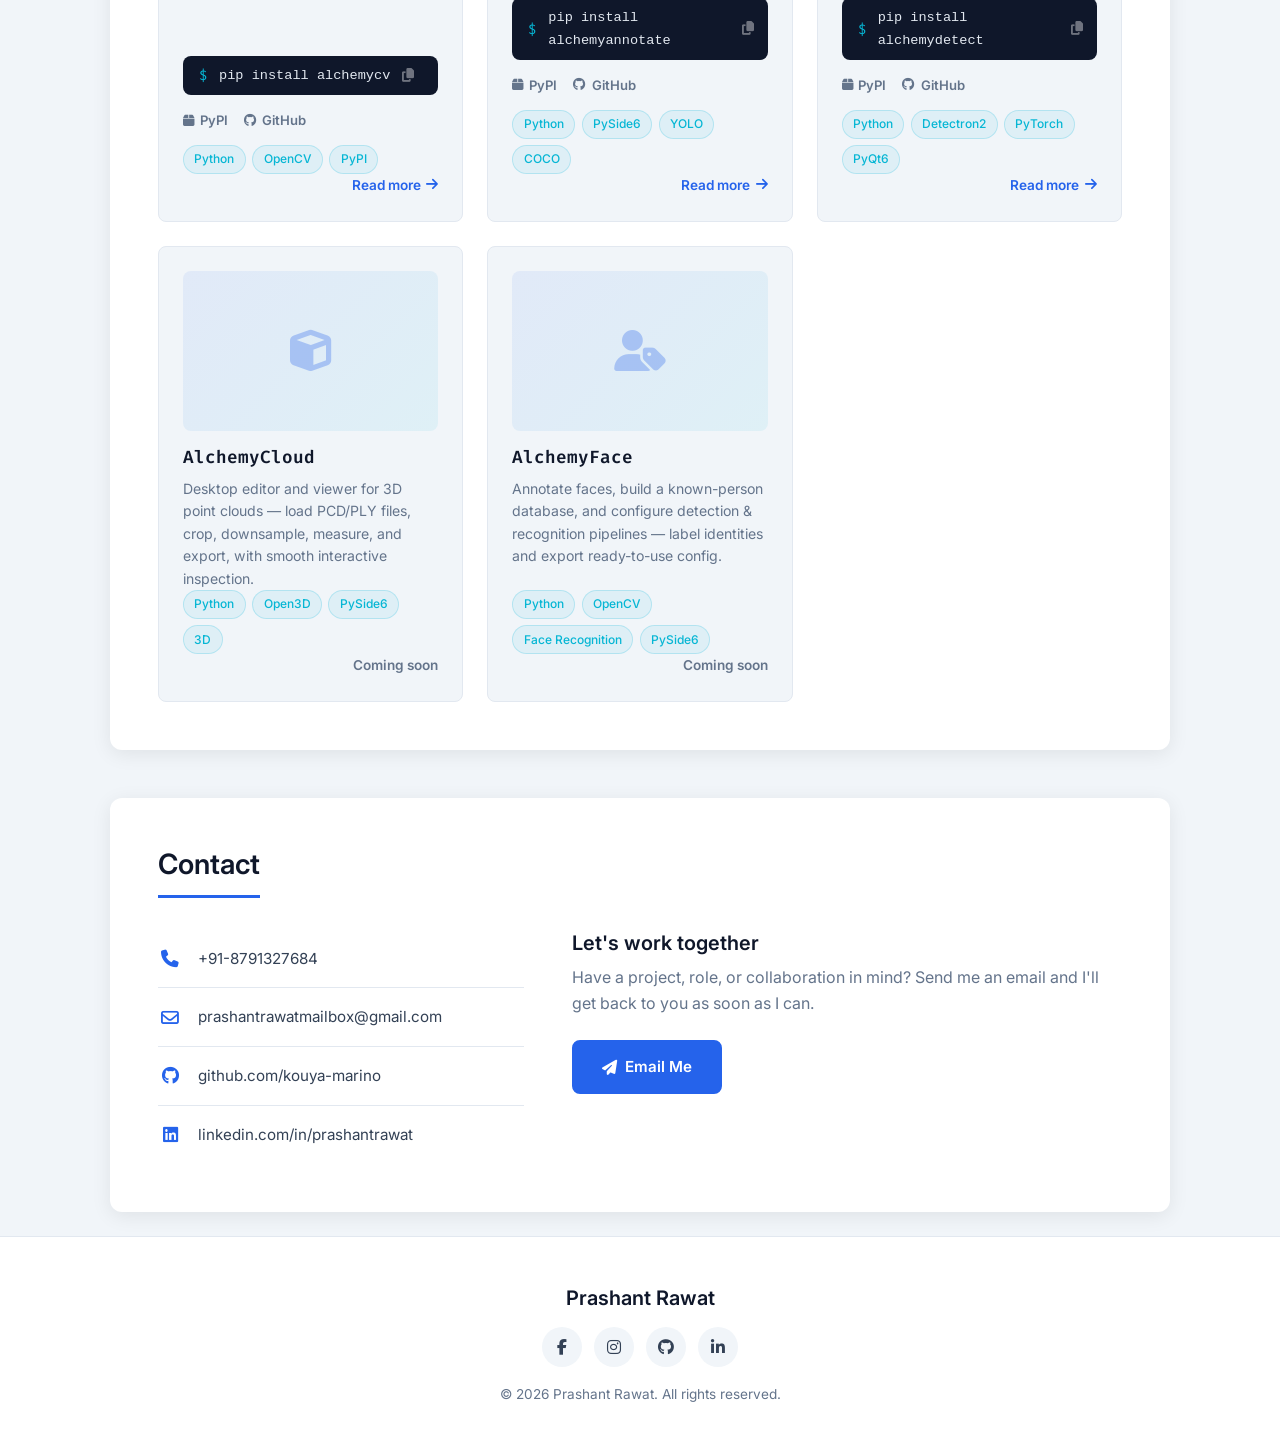
==== commit 598589b7: "Replace contact form with direct email CTA" ====
--- a/index.html
+++ b/index.html
@@ -861,25 +861,13 @@
               </div>
             </div>
             <div class="contact-form" data-aos="fade-left">
-              <!-- To enable this form: sign up at formspree.io, create a form, and replace "your-form-id" with your actual form ID -->
-              <form id="contactForm" action="https://formspree.io/f/your-form-id" method="POST">
-                <div class="form-group">
-                  <label for="name">Name</label>
-                  <input type="text" id="name" name="name" required autocomplete="name">
-                </div>
-                <div class="form-group">
-                  <label for="email">Email</label>
-                  <input type="email" id="email" name="email" required autocomplete="email">
-                </div>
-                <div class="form-group">
-                  <label for="message">Message</label>
-                  <textarea id="message" name="message" rows="4" required></textarea>
-                </div>
-                <button type="submit" class="btn btn-primary">
-                  <i class="fas fa-paper-plane"></i> Send Message
-                </button>
-                <div id="form-status" class="form-status" aria-live="polite"></div>
-              </form>
+              <div class="contact-cta">
+                <h3>Let's work together</h3>
+                <p>Have a project, role, or collaboration in mind? Send me an email and I'll get back to you as soon as I can.</p>
+                <a href="mailto:prashantrawatmailbox@gmail.com" class="btn btn-primary">
+                  <i class="fas fa-paper-plane"></i> Email Me
+                </a>
+              </div>
             </div>
           </div>
         </div>
--- a/assets/css/style.css
+++ b/assets/css/style.css
@@ -1334,6 +1334,19 @@
   color: #ef4444;
 }
 
+.contact-cta h3 {
+  font-size: 1.25rem;
+  font-weight: 600;
+  color: var(--color-text-heading);
+  margin-bottom: 0.6rem;
+}
+
+.contact-cta p {
+  color: var(--color-text-light);
+  line-height: 1.6;
+  margin-bottom: 1.5rem;
+}
+
 /* --- Responsive: Stats Bar --- */
 @media (max-width: 768px) {
   .stats-grid {
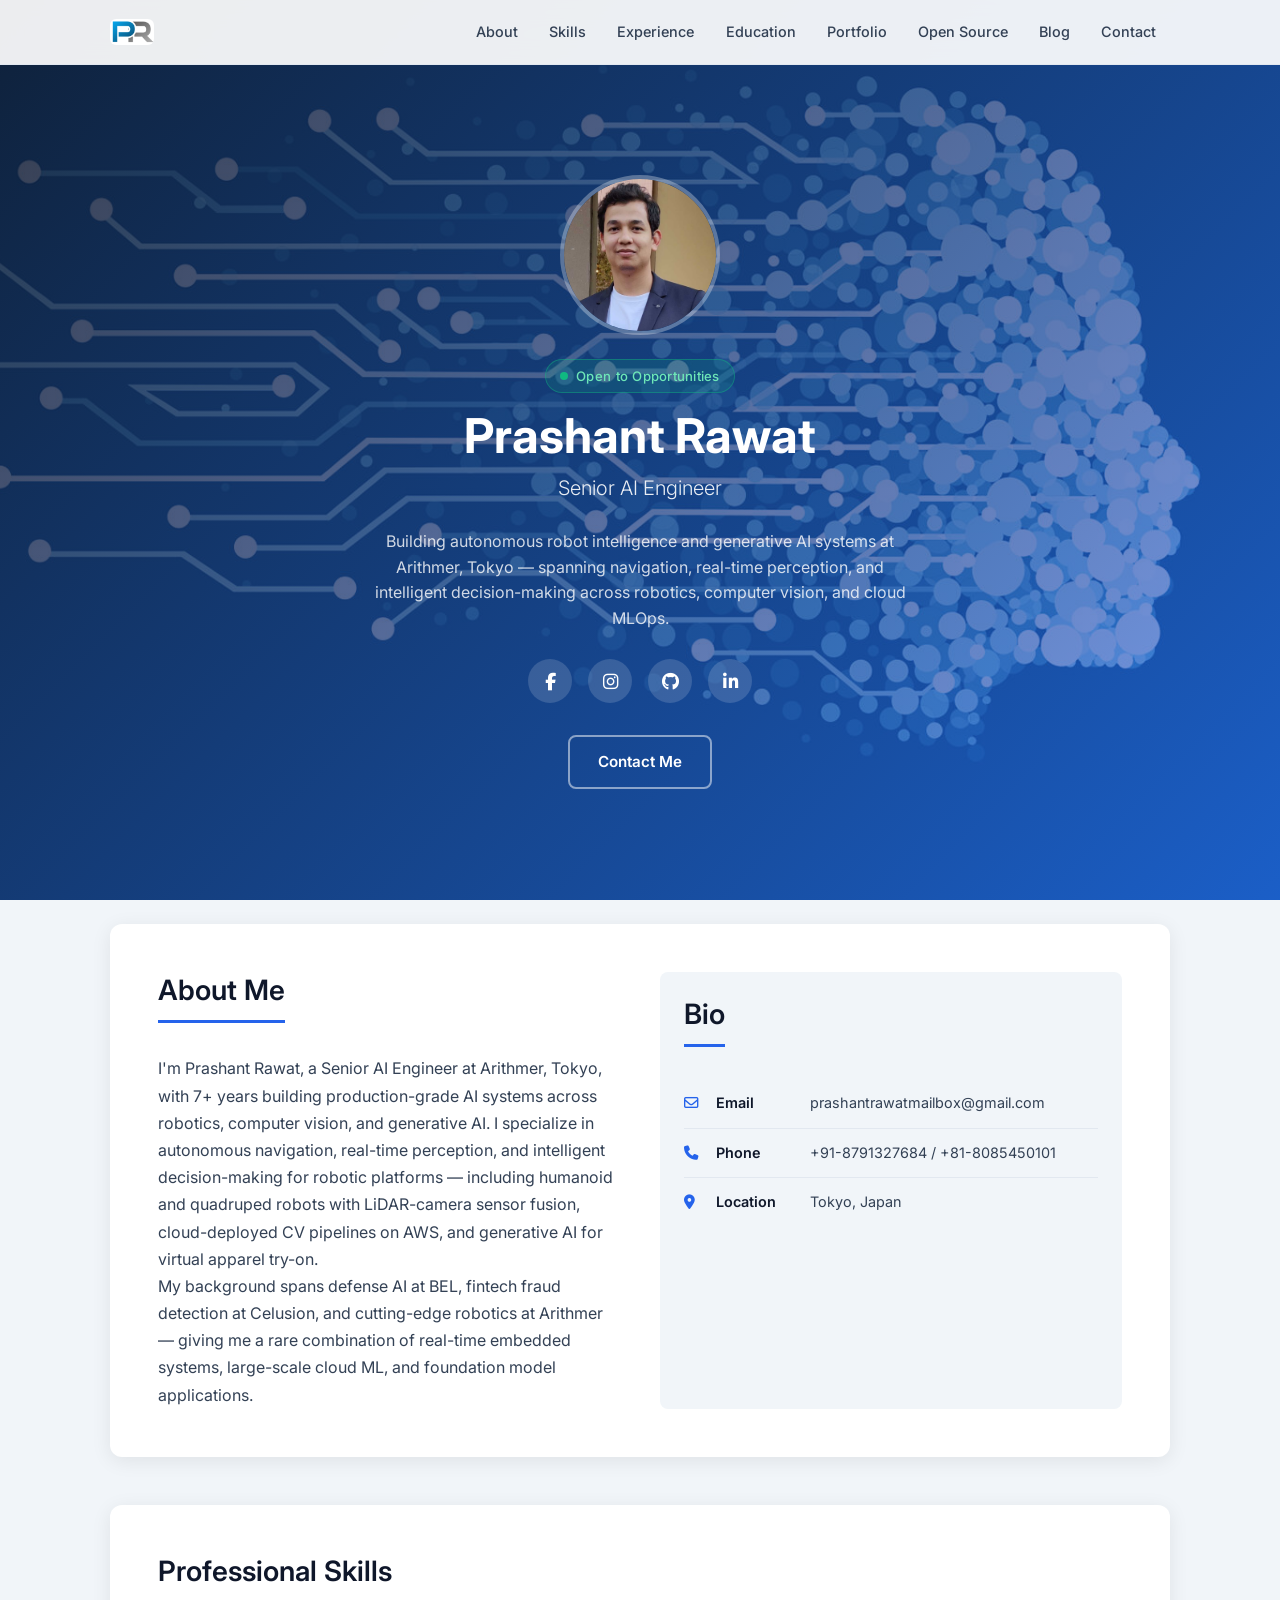
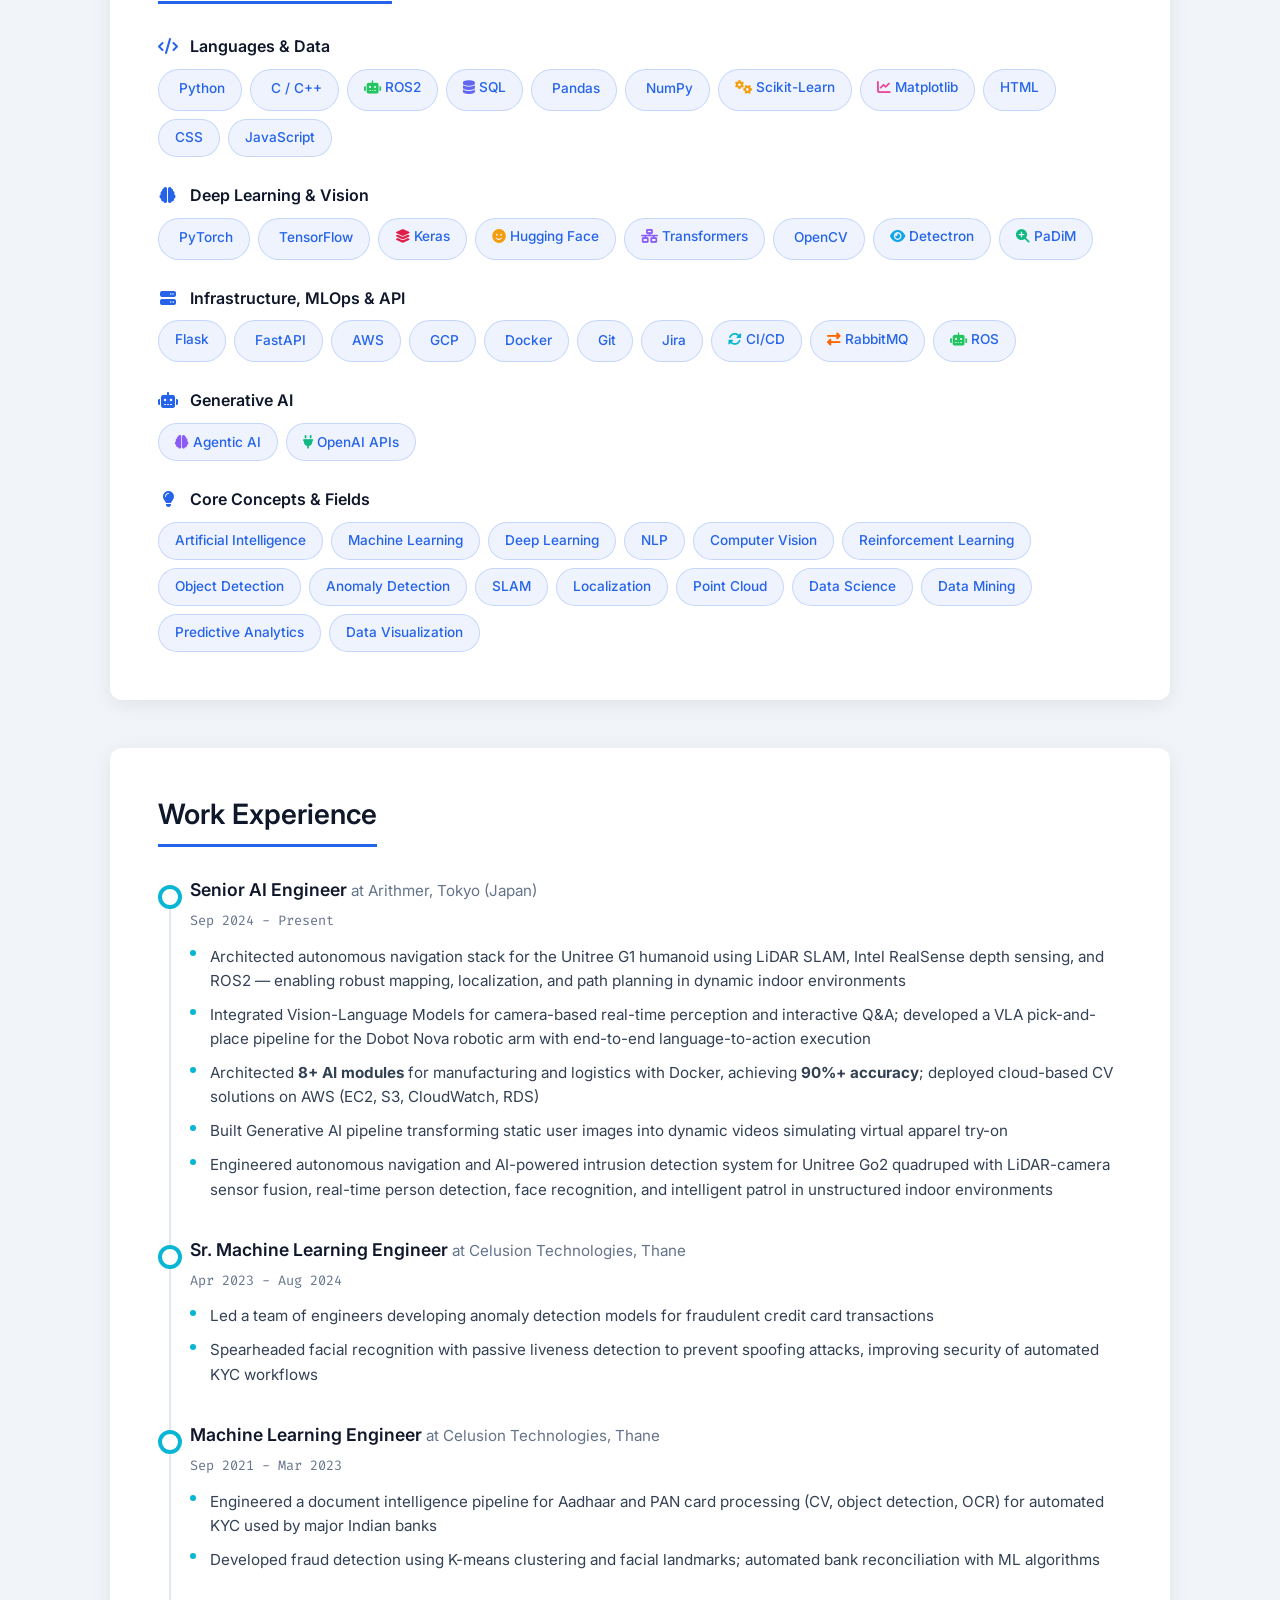
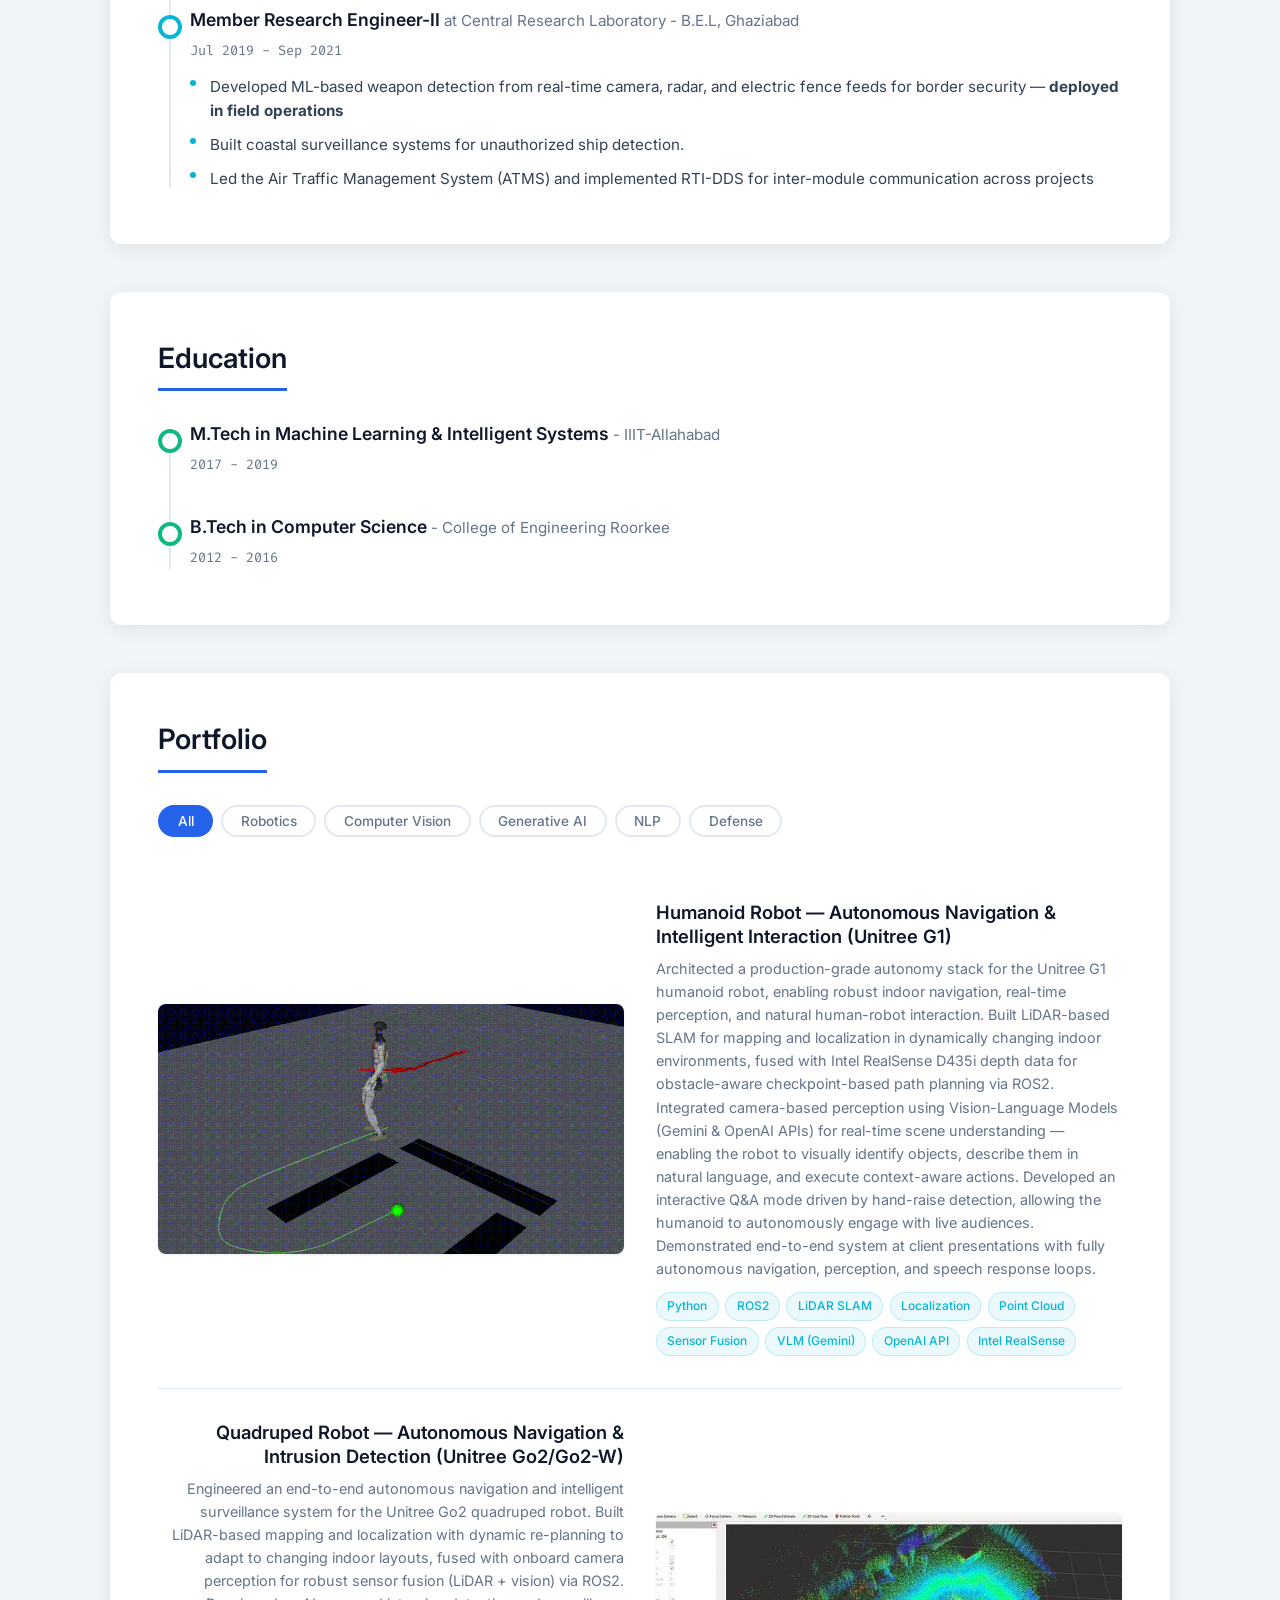
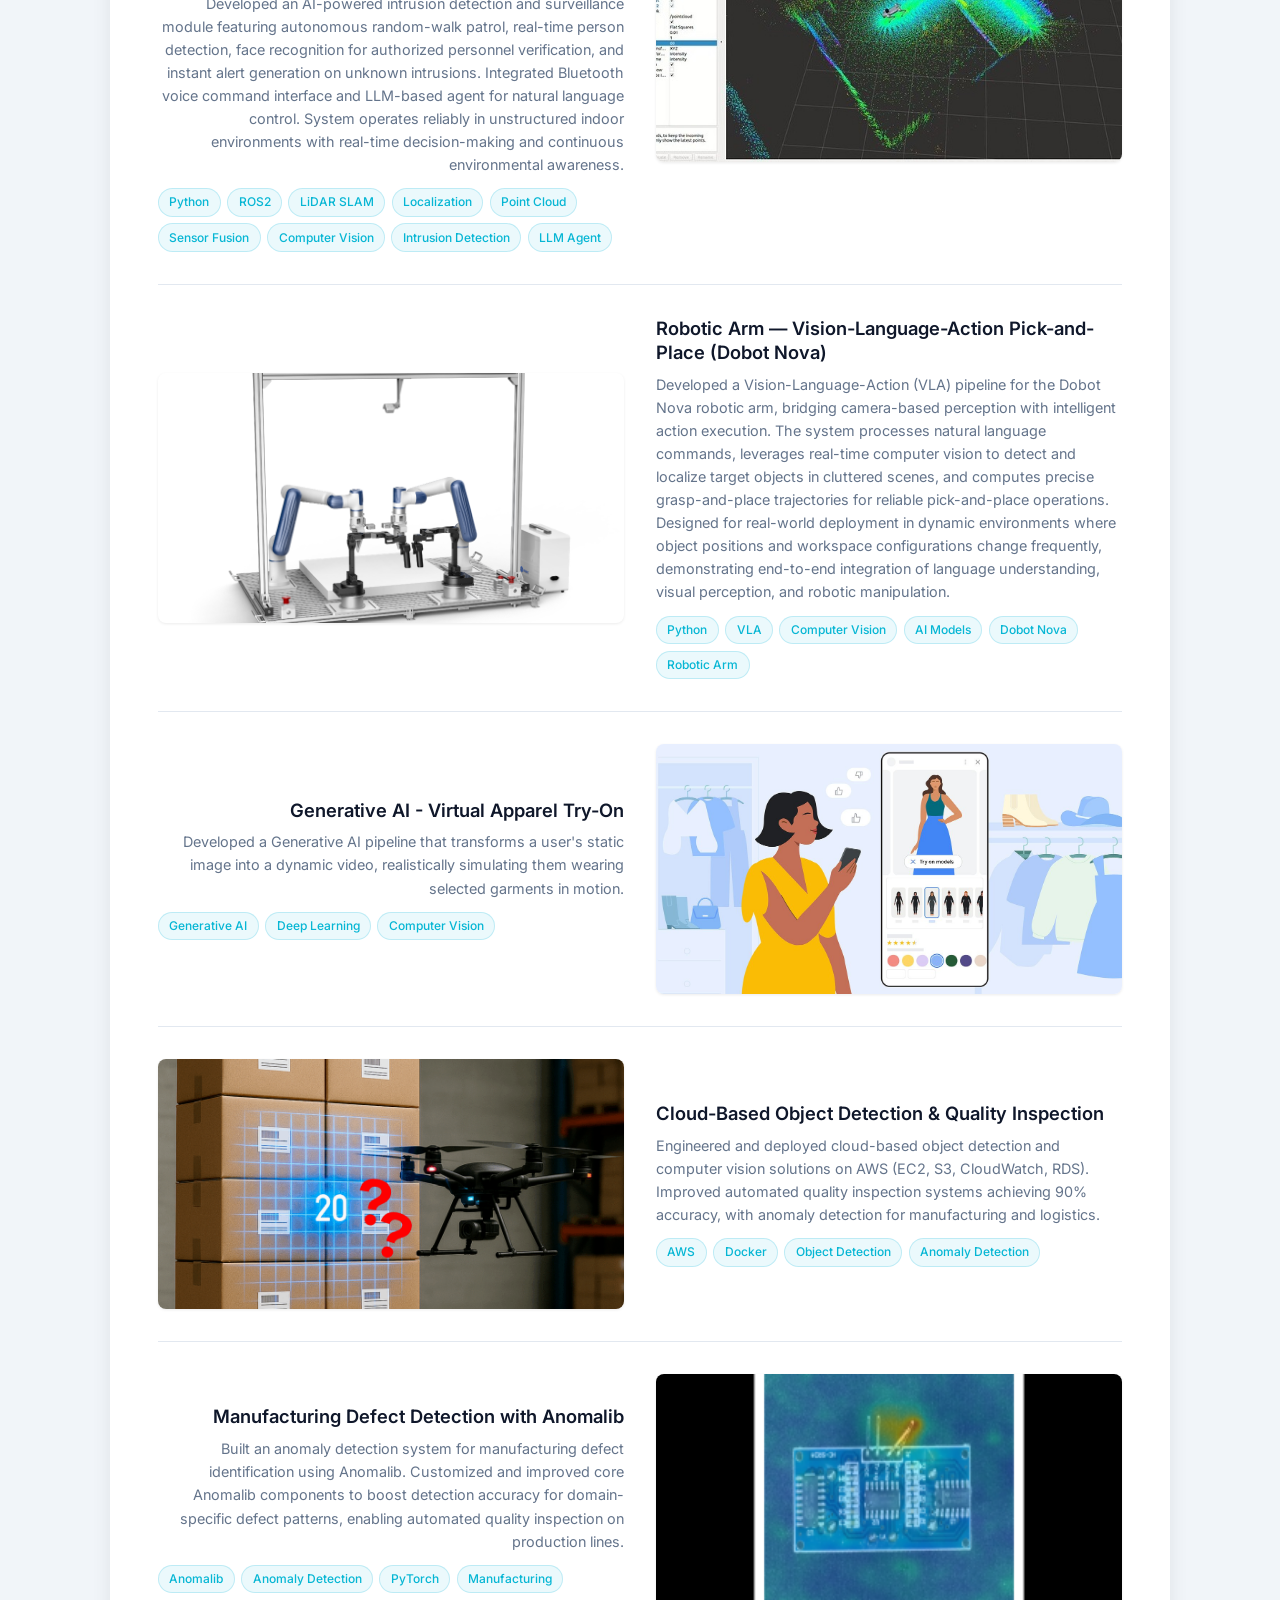
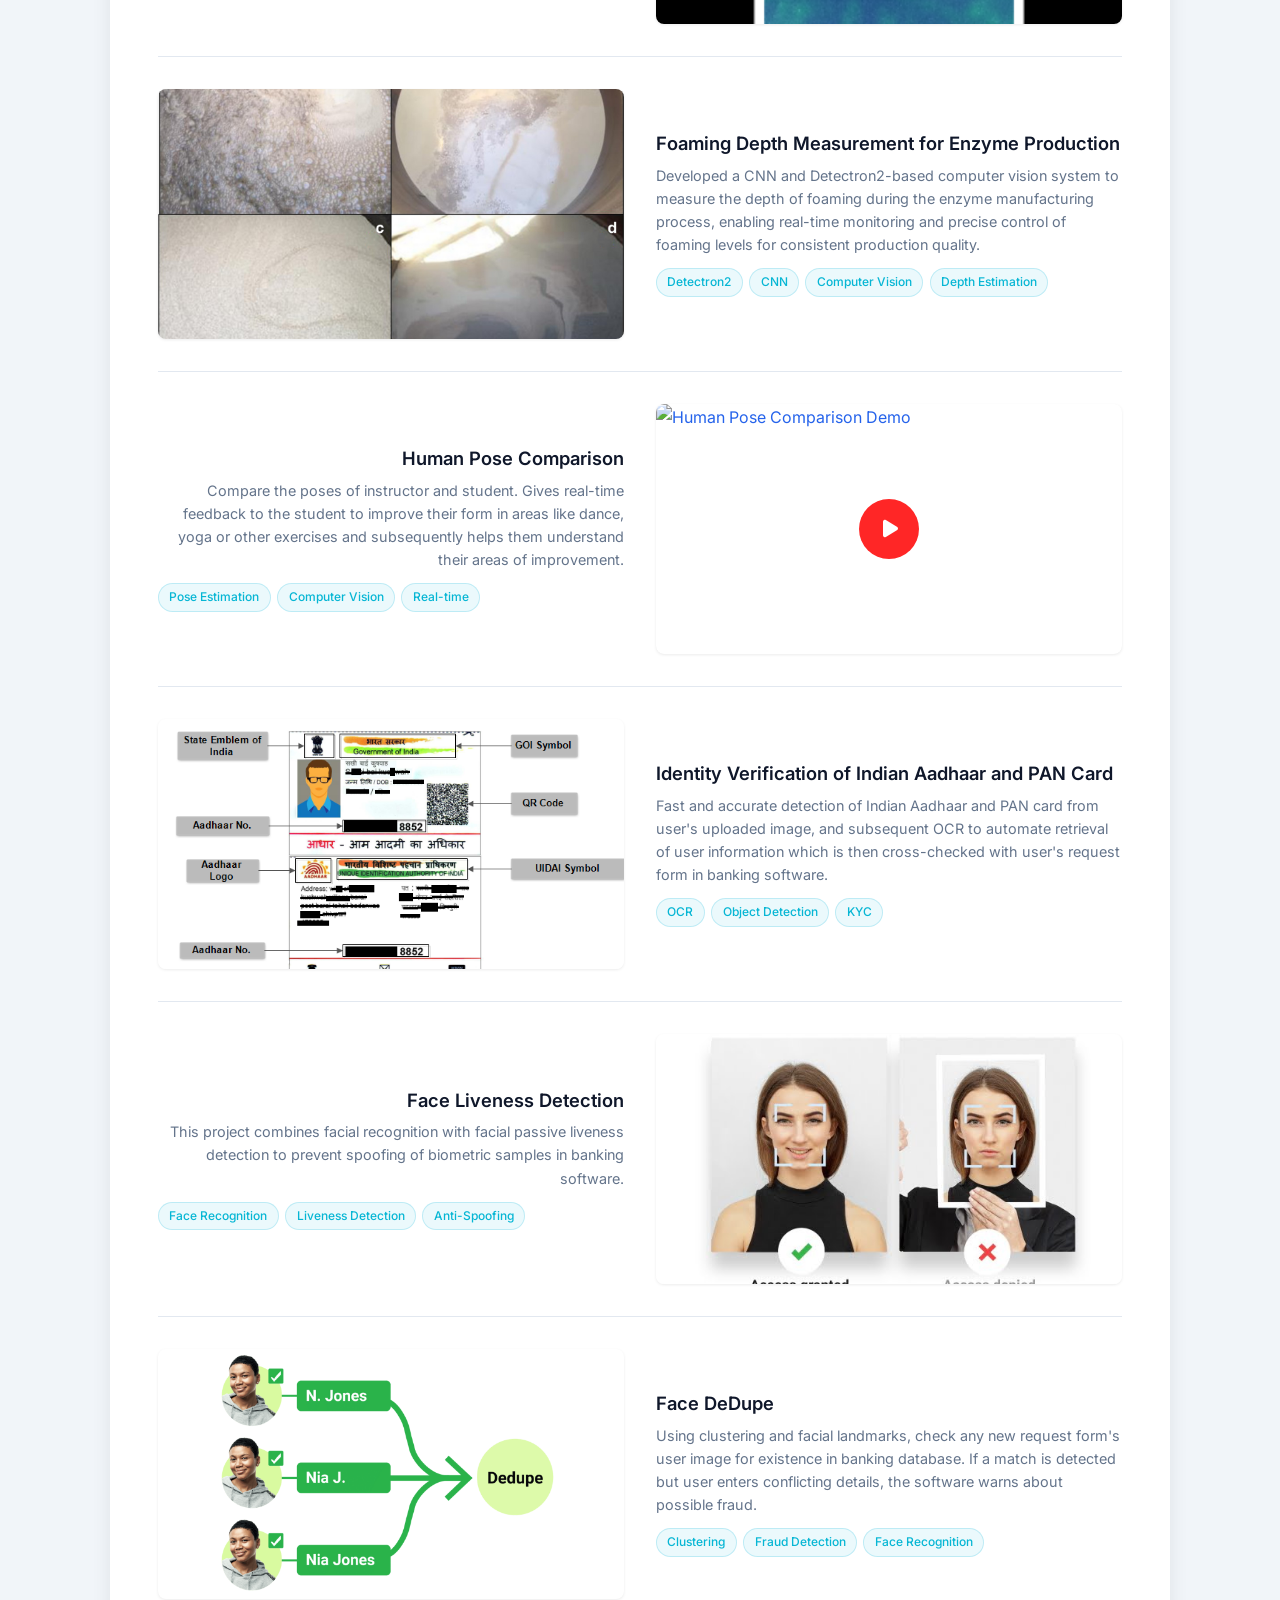
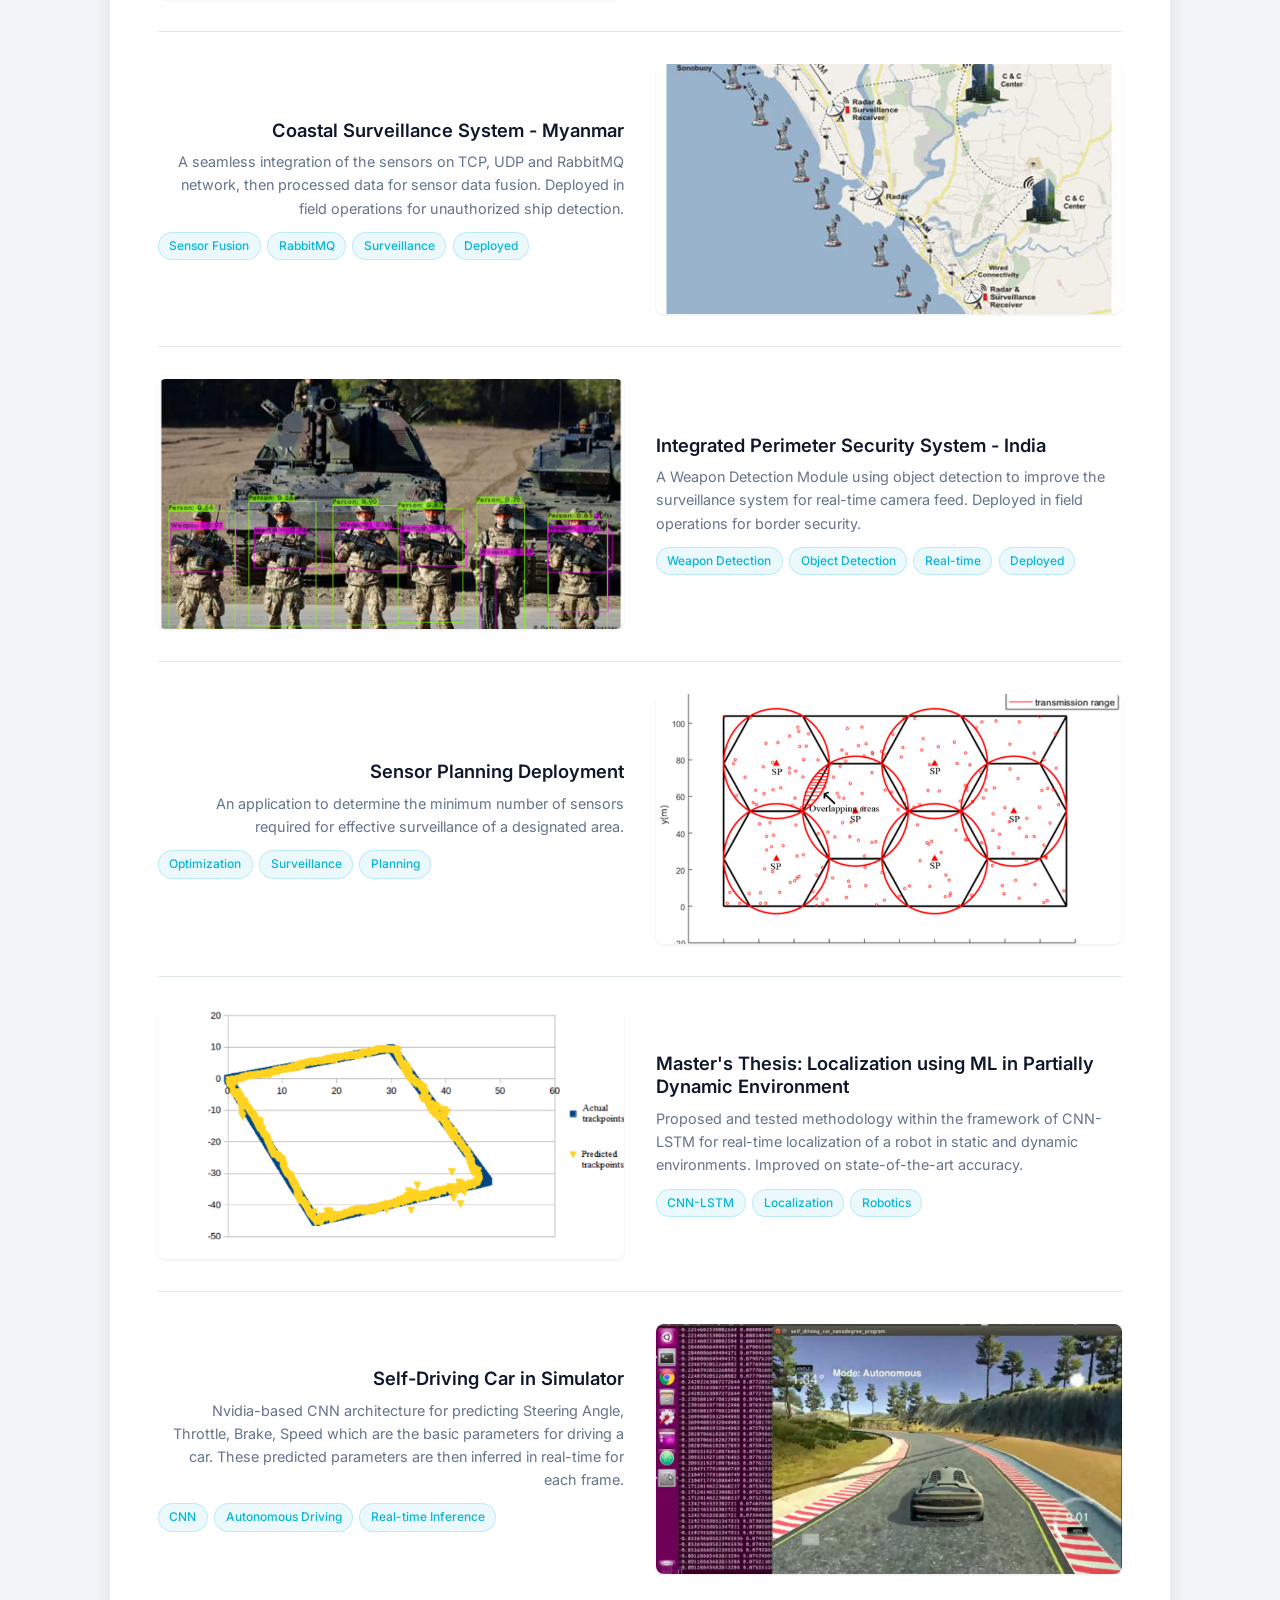
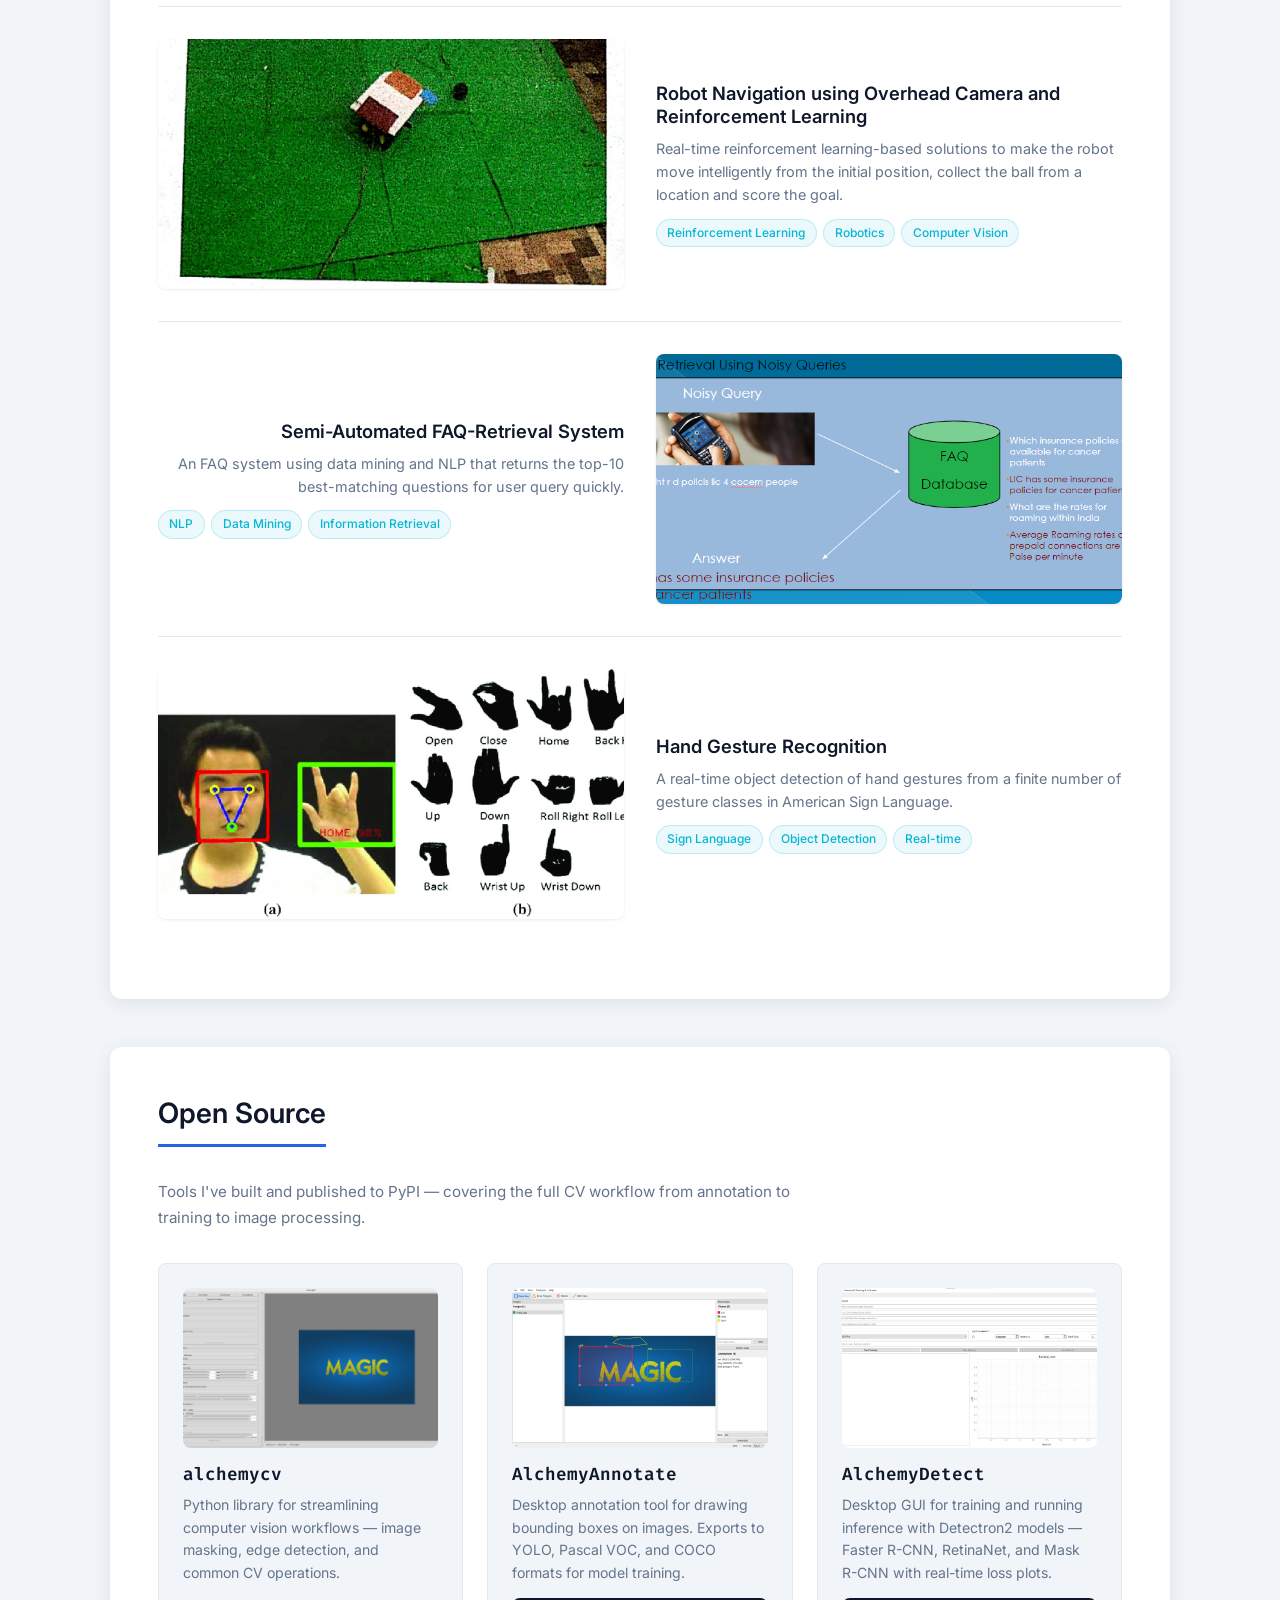
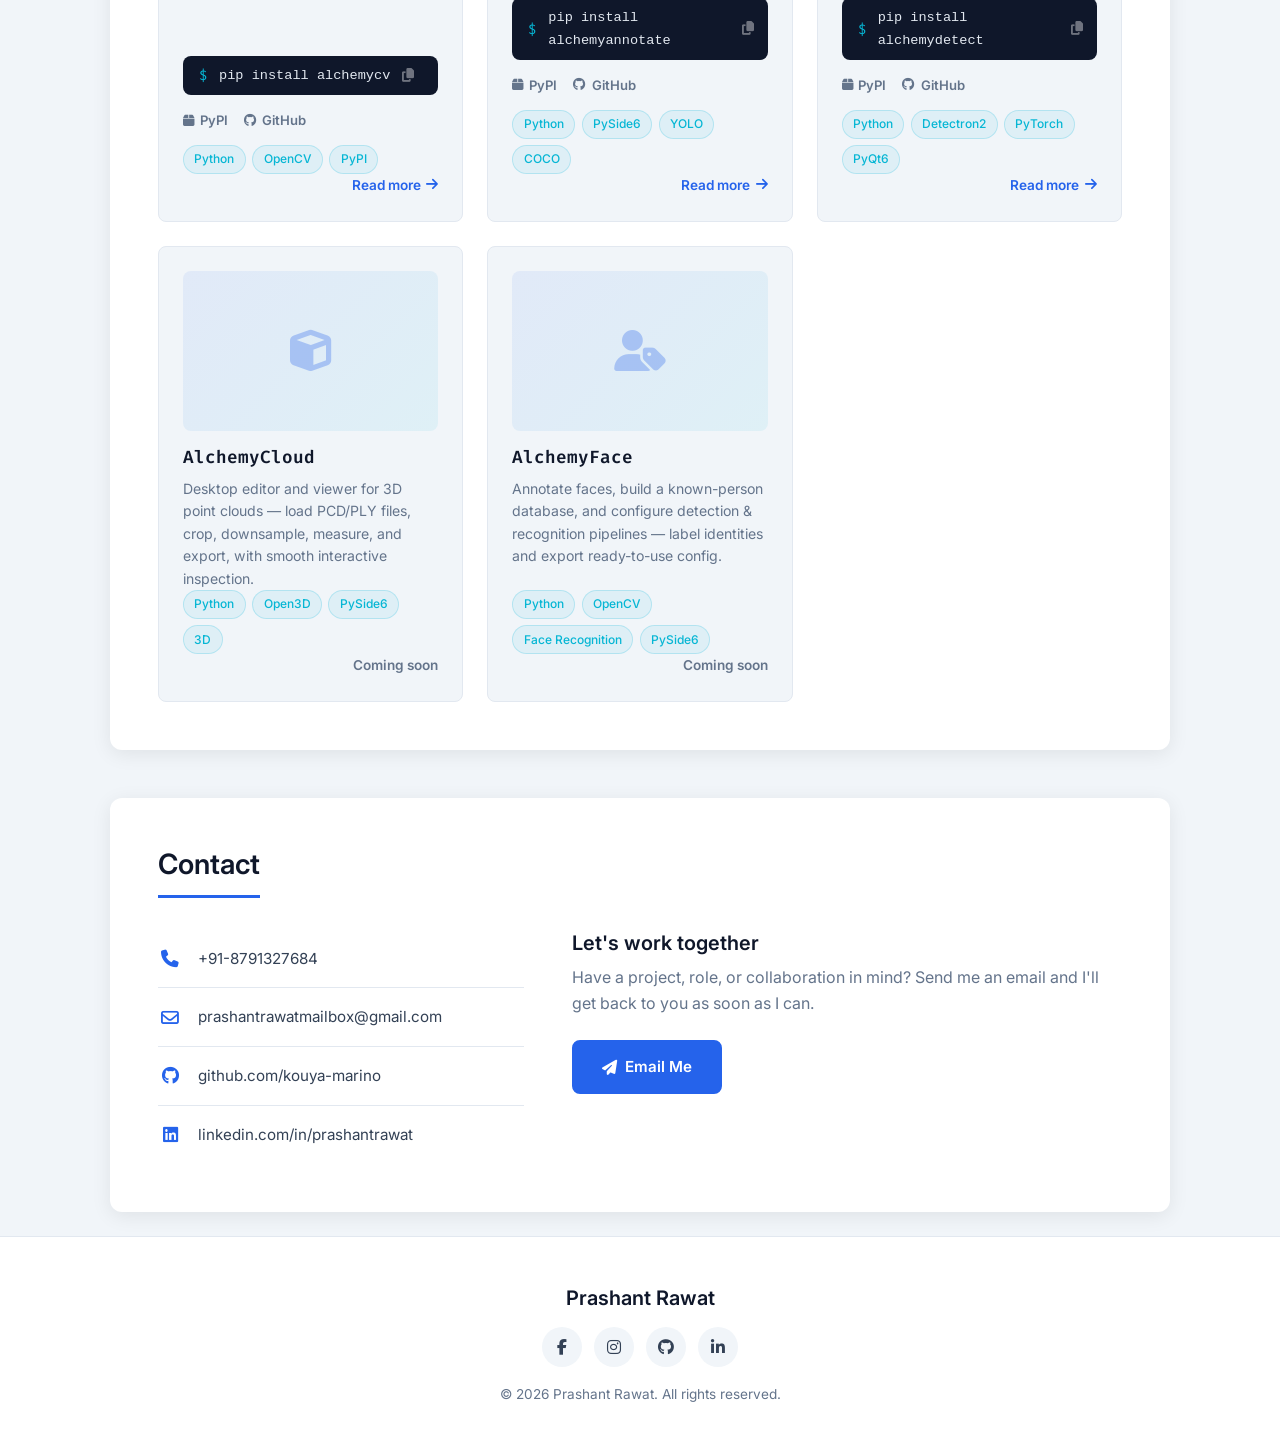
==== commit 2c411ffb: "Publish site build from 87173f2" ====
--- a/index.html
+++ b/index.html
@@ -1,904 +1 @@
-<!DOCTYPE html>
-<html lang="en">
-<head>
-  <meta charset="UTF-8">
-  <meta name="viewport" content="width=device-width, initial-scale=1.0">
-  <title>Prashant Rawat | Senior AI Engineer</title>
-
-  <!-- SEO Meta Tags -->
-  <meta name="description" content="Senior AI Engineer with 7+ years building autonomous robot navigation, real-time perception, and AI-driven decision-making systems. Expertise in LiDAR SLAM, sensor fusion, computer vision, and generative AI. Based in Tokyo, Japan.">
-  <meta name="keywords" content="Senior AI Engineer, Robotics AI, Humanoid Robot, Autonomous Navigation, LiDAR SLAM, Sensor Fusion, Computer Vision, Deep Learning, Generative AI, ROS2, PyTorch, Python, Prashant Rawat, Tokyo">
-  <meta name="author" content="Prashant Rawat">
-
-  <!-- Open Graph -->
-  <meta property="og:title" content="Prashant Rawat | Senior AI Engineer">
-  <meta property="og:description" content="Senior AI Engineer building autonomous robot navigation, real-time perception, and intelligent decision-making systems. 7+ years across robotics, computer vision, and MLOps.">
-  <meta property="og:type" content="website">
-  <meta property="og:image" content="assets/images/profile_pic.jpg">
-
-  <!-- Twitter Card -->
-  <meta name="twitter:card" content="summary_large_image">
-  <meta name="twitter:title" content="Prashant Rawat | Senior AI Engineer">
-  <meta name="twitter:description" content="Senior AI Engineer building autonomous robot navigation, real-time perception, and intelligent decision-making systems.">
-  <meta name="twitter:image" content="assets/images/profile_pic.jpg">
-
-  <!-- Favicon -->
-  <link rel="icon" type="image/png" href="assets/images/logo_2.png">
-
-  <!-- Google Fonts -->
-  <link rel="preconnect" href="https://fonts.googleapis.com">
-  <link rel="preconnect" href="https://fonts.gstatic.com" crossorigin>
-  <link href="https://fonts.googleapis.com/css2?family=Inter:wght@300;400;500;600;700&family=Fira+Code:wght@400;500&display=swap" rel="stylesheet">
-
-  <!-- Font Awesome 6 (CDN) -->
-  <link rel="stylesheet" href="https://cdnjs.cloudflare.com/ajax/libs/font-awesome/6.5.1/css/all.min.css" integrity="sha512-DTOQO9RWCH3ppGqcWaEA1BIZOC6xxalwEsw9c2QQeAIftl+Vegovlnee1c9QX4TctnWMn13TZye+giMm8e2LwA==" crossorigin="anonymous" referrerpolicy="no-referrer">
-
-  <!-- Devicons (tech stack logos) -->
-  <link rel="stylesheet" href="https://cdn.jsdelivr.net/gh/devicons/devicon@v2.15.1/devicon.min.css">
-
-  <!-- AOS - Animate On Scroll (CDN) -->
-  <link rel="stylesheet" href="https://cdnjs.cloudflare.com/ajax/libs/aos/2.3.4/aos.css">
-
-  <!-- Custom Styles -->
-  <link rel="stylesheet" href="assets/css/style.css">
-
-  <!-- Noscript fallback for animations -->
-  <noscript>
-    <style>
-      [data-aos] { opacity: 1 !important; transform: translate(0) scale(1) !important; }
-    </style>
-  </noscript>
-</head>
-<body>
-
-  <!-- Navigation -->
-  <header class="site-header" id="top">
-    <div class="container header-inner">
-      <a href="#top" class="logo">
-        <img src="assets/images/logo_2.png" alt="Prashant Rawat Logo" width="44" height="44">
-      </a>
-      <button class="nav-toggle" aria-label="Toggle navigation" aria-expanded="false">
-        <span class="hamburger"></span>
-      </button>
-      <nav class="site-nav" role="navigation">
-        <ul class="nav-list">
-          <li><a href="#about">About</a></li>
-          <li><a href="#skills">Skills</a></li>
-          <li><a href="#experience">Experience</a></li>
-          <li><a href="#education">Education</a></li>
-          <li><a href="#portfolio">Portfolio</a></li>
-          <li><a href="#opensource">Open Source</a></li>
-          <!-- <li><a href="#references">References</a></li> -->
-          <li><a href="blog.html">Blog</a></li>
-          <li><a href="#contact">Contact</a></li>
-        </ul>
-      </nav>
-    </div>
-  </header>
-
-  <!-- Hero Section -->
-  <section class="hero" id="hero">
-    <div class="hero-bg">
-      <img src="assets/images/header-background.jpg" alt="" loading="eager">
-      <div class="hero-overlay"></div>
-    </div>
-    <div class="hero-content" data-aos="fade-up" data-aos-duration="800">
-      <div class="avatar-wrapper">
-        <img class="avatar" src="assets/images/profile_pic.jpg" alt="Prashant Rawat" width="160" height="160">
-      </div>
-      <div class="availability-badge">
-        <span class="availability-dot"></span> Open to Opportunities
-      </div>
-      <h1>Prashant Rawat</h1>
-      <p class="hero-subtitle">Senior AI Engineer</p>
-      <p class="hero-value-prop">Building autonomous robot intelligence and generative AI systems at Arithmer, Tokyo &mdash; spanning navigation, real-time perception, and intelligent decision-making across robotics, computer vision, and cloud MLOps.</p>
-      <div class="hero-social" data-aos="fade-up" data-aos-delay="200">
-        <a href="https://www.facebook.com/prashantrawat.yuki" target="_blank" rel="noopener noreferrer" title="Facebook" aria-label="Facebook"><i class="fab fa-facebook-f"></i></a>
-        <a href="https://www.instagram.com/decoderprashant" target="_blank" rel="noopener noreferrer" title="Instagram" aria-label="Instagram"><i class="fab fa-instagram"></i></a>
-        <a href="https://github.com/kouya-marino" target="_blank" rel="noopener noreferrer" title="GitHub" aria-label="GitHub"><i class="fab fa-github"></i></a>
-        <a href="https://www.linkedin.com/in/prashantrawat" target="_blank" rel="noopener noreferrer" title="LinkedIn" aria-label="LinkedIn"><i class="fab fa-linkedin-in"></i></a>
-      </div>
-      <div class="hero-actions" data-aos="fade-up" data-aos-delay="400">
-        <!-- <a class="btn btn-primary" href="assets/docs/prashant_rawat_resume.pdf" download>
-          <i class="fas fa-download"></i> Download CV
-        </a> -->
-        <a class="btn btn-outline" href="#contact">Contact Me</a>
-      </div>
-    </div>
-  </section>
-
-  <!-- Stats Bar -->
-  <!-- <div class="stats-bar">
-    <div class="container">
-      <div class="stats-grid">
-        <div class="stat-item">
-          <span class="stat-number">7+</span>
-          <span class="stat-label">Years Experience</span>
-        </div>
-        <div class="stat-item">
-          <span class="stat-number">4</span>
-          <span class="stat-label">Companies</span>
-        </div>
-        <div class="stat-item">
-          <span class="stat-number">3</span>
-          <span class="stat-label">Countries Deployed</span>
-        </div>
-        <div class="stat-item">
-          <span class="stat-number">3</span>
-          <span class="stat-label">PyPI Libraries</span>
-        </div>
-        <div class="stat-item">
-          <span class="stat-number">50+</span>
-          <span class="stat-label">Technologies</span>
-        </div>
-      </div>
-    </div>
-  </div> -->
-
-  <!-- Main Content -->
-  <main>
-
-    <!-- About Section -->
-    <section class="section" id="about">
-      <div class="container">
-        <div class="card">
-          <div class="section-grid two-col">
-            <div data-aos="fade-right">
-              <h2 class="section-title">About Me</h2>
-              <p>I'm Prashant Rawat, a Senior AI Engineer at Arithmer, Tokyo, with 7+ years building production-grade AI systems across robotics, computer vision, and generative AI. I specialize in autonomous navigation, real-time perception, and intelligent decision-making for robotic platforms &mdash; including humanoid and quadruped robots with LiDAR-camera sensor fusion, cloud-deployed CV pipelines on AWS, and generative AI for virtual apparel try-on.</p>
-              <p>My background spans defense AI at BEL, fintech fraud detection at Celusion, and cutting-edge robotics at Arithmer — giving me a rare combination of real-time embedded systems, large-scale cloud ML, and foundation model applications.</p>
-            </div>
-            <div class="bio-info" data-aos="fade-left">
-              <h2 class="section-title">Bio</h2>
-              <div class="bio-row">
-                <span class="bio-label"><i class="far fa-envelope"></i> Email</span>
-                <span class="bio-value">prashantrawatmailbox@gmail.com</span>
-              </div>
-              <div class="bio-row">
-                <span class="bio-label"><i class="fas fa-phone"></i> Phone</span>
-                <span class="bio-value">+91-8791327684 / +81-8085450101</span>
-              </div>
-              <div class="bio-row">
-                <span class="bio-label"><i class="fas fa-map-marker-alt"></i> Location</span>
-                <span class="bio-value">Tokyo, Japan</span>
-              </div>
-            </div>
-          </div>
-        </div>
-      </div>
-    </section>
-
-    <!-- Skills Section -->
-    <section class="section" id="skills">
-      <div class="container">
-        <div class="card">
-          <h2 class="section-title" data-aos="fade-up">Professional Skills</h2>
-
-          <div class="skills-category" data-aos="fade-up" data-aos-delay="100">
-            <h3 class="skills-category-title"><i class="fas fa-code"></i> Languages &amp; Data</h3>
-            <div class="skills-tags">
-              <span class="skill-tag"><i class="devicon-python-plain colored"></i> Python</span>
-              <span class="skill-tag"><i class="devicon-cplusplus-plain colored"></i> C / C++</span>
-              <span class="skill-tag"><i class="fas fa-robot" style="color:#22c55e"></i> ROS2</span>
-              <span class="skill-tag"><i class="fas fa-database" style="color:#6366f1"></i> SQL</span>
-              <span class="skill-tag"><i class="devicon-pandas-plain colored"></i> Pandas</span>
-              <span class="skill-tag"><i class="devicon-numpy-plain colored"></i> NumPy</span>
-              <span class="skill-tag"><i class="fas fa-cogs" style="color:#f59e0b"></i> Scikit-Learn</span>
-              <span class="skill-tag"><i class="fas fa-chart-line" style="color:#ec4899"></i> Matplotlib</span>
-              <span class="skill-tag"><i class="devicon-html5-plain colored"></i> HTML</span>
-              <span class="skill-tag"><i class="devicon-css3-plain colored"></i> CSS</span>
-              <span class="skill-tag"><i class="devicon-javascript-plain colored"></i> JavaScript</span>
-            </div>
-          </div>
-
-          <div class="skills-category" data-aos="fade-up" data-aos-delay="200">
-            <h3 class="skills-category-title"><i class="fas fa-brain"></i> Deep Learning &amp; Vision</h3>
-            <div class="skills-tags">
-              <span class="skill-tag"><i class="devicon-pytorch-plain colored"></i> PyTorch</span>
-              <span class="skill-tag"><i class="devicon-tensorflow-original colored"></i> TensorFlow</span>
-              <span class="skill-tag"><i class="fas fa-layer-group" style="color:#e11d48"></i> Keras</span>
-              <span class="skill-tag"><i class="fas fa-smile" style="color:#f59e0b"></i> Hugging Face</span>
-              <span class="skill-tag"><i class="fas fa-network-wired" style="color:#8b5cf6"></i> Transformers</span>
-              <span class="skill-tag"><i class="devicon-opencv-plain colored"></i> OpenCV</span>
-              <span class="skill-tag"><i class="fas fa-eye" style="color:#0ea5e9"></i> Detectron</span>
-              <span class="skill-tag"><i class="fas fa-search-plus" style="color:#10b981"></i> PaDiM</span>
-            </div>
-          </div>
-
-          <div class="skills-category" data-aos="fade-up" data-aos-delay="300">
-            <h3 class="skills-category-title"><i class="fas fa-server"></i> Infrastructure, MLOps &amp; API</h3>
-            <div class="skills-tags">
-              <span class="skill-tag"><i class="devicon-flask-original colored"></i> Flask</span>
-              <span class="skill-tag"><i class="devicon-fastapi-plain colored"></i> FastAPI</span>
-              <span class="skill-tag"><i class="devicon-amazonwebservices-original colored"></i> AWS</span>
-              <span class="skill-tag"><i class="devicon-googlecloud-plain colored"></i> GCP</span>
-              <span class="skill-tag"><i class="devicon-docker-plain colored"></i> Docker</span>
-              <span class="skill-tag"><i class="devicon-git-plain colored"></i> Git</span>
-              <span class="skill-tag"><i class="devicon-jira-plain colored"></i> Jira</span>
-              <span class="skill-tag"><i class="fas fa-sync-alt" style="color:#06b6d4"></i> CI/CD</span>
-              <span class="skill-tag"><i class="fas fa-exchange-alt" style="color:#ff6600"></i> RabbitMQ</span>
-              <span class="skill-tag"><i class="fas fa-robot" style="color:#22c55e"></i> ROS</span>
-            </div>
-          </div>
-
-          <div class="skills-category" data-aos="fade-up" data-aos-delay="400">
-            <h3 class="skills-category-title"><i class="fas fa-robot"></i> Generative AI</h3>
-            <div class="skills-tags">
-              <span class="skill-tag"><i class="fas fa-brain" style="color:#8b5cf6"></i> Agentic AI</span>
-              <span class="skill-tag"><i class="fas fa-plug" style="color:#10b981"></i> OpenAI APIs</span>
-            </div>
-          </div>
-
-          <div class="skills-category" data-aos="fade-up" data-aos-delay="500">
-            <h3 class="skills-category-title"><i class="fas fa-lightbulb"></i> Core Concepts &amp; Fields</h3>
-            <div class="skills-tags">
-              <span class="skill-tag">Artificial Intelligence</span>
-              <span class="skill-tag">Machine Learning</span>
-              <span class="skill-tag">Deep Learning</span>
-              <span class="skill-tag">NLP</span>
-              <span class="skill-tag">Computer Vision</span>
-              <span class="skill-tag">Reinforcement Learning</span>
-              <span class="skill-tag">Object Detection</span>
-              <span class="skill-tag">Anomaly Detection</span>
-              <span class="skill-tag">SLAM</span>
-              <span class="skill-tag">Localization</span>
-              <span class="skill-tag">Point Cloud</span>
-              <span class="skill-tag">Data Science</span>
-              <span class="skill-tag">Data Mining</span>
-              <span class="skill-tag">Predictive Analytics</span>
-              <span class="skill-tag">Data Visualization</span>
-            </div>
-          </div>
-
-        </div>
-      </div>
-    </section>
-
-    <!-- Experience Section -->
-    <section class="section" id="experience">
-      <div class="container">
-        <div class="card">
-          <h2 class="section-title" data-aos="fade-up">Work Experience</h2>
-          <div class="timeline">
-            <div class="timeline-item" data-aos="fade-up" data-aos-delay="0">
-              <div class="timeline-marker marker-info"></div>
-              <div class="timeline-content">
-                <h3>Senior AI Engineer <span class="company">at Arithmer, Tokyo (Japan)</span></h3>
-                <time class="timeline-date">Sep 2024 - Present</time>
-                <ul class="timeline-bullets">
-                  <li>Architected autonomous navigation stack for the Unitree G1 humanoid using LiDAR SLAM, Intel RealSense depth sensing, and ROS2 &mdash; enabling robust mapping, localization, and path planning in dynamic indoor environments</li>
-                  <li>Integrated Vision-Language Models for camera-based real-time perception and interactive Q&amp;A; developed a VLA pick-and-place pipeline for the Dobot Nova robotic arm with end-to-end language-to-action execution</li>
-                  <li>Architected <strong>8+ AI modules</strong> for manufacturing and logistics with Docker, achieving <strong>90%+ accuracy</strong>; deployed cloud-based CV solutions on AWS (EC2, S3, CloudWatch, RDS)</li>
-                  <li>Built Generative AI pipeline transforming static user images into dynamic videos simulating virtual apparel try-on</li>
-                  <li>Engineered autonomous navigation and AI-powered intrusion detection system for Unitree Go2 quadruped with LiDAR-camera sensor fusion, real-time person detection, face recognition, and intelligent patrol in unstructured indoor environments</li>
-                </ul>
-              </div>
-            </div>
-            <div class="timeline-item" data-aos="fade-up" data-aos-delay="100">
-              <div class="timeline-marker marker-info"></div>
-              <div class="timeline-content">
-                <h3>Sr. Machine Learning Engineer <span class="company">at Celusion Technologies, Thane</span></h3>
-                <time class="timeline-date">Apr 2023 - Aug 2024</time>
-                <ul class="timeline-bullets">
-                  <li>Led a team of engineers developing anomaly detection models for fraudulent credit card transactions</li>
-                  <li>Spearheaded facial recognition with passive liveness detection to prevent spoofing attacks, improving security of automated KYC workflows</li>
-                </ul>
-              </div>
-            </div>
-            <div class="timeline-item" data-aos="fade-up" data-aos-delay="200">
-              <div class="timeline-marker marker-info"></div>
-              <div class="timeline-content">
-                <h3>Machine Learning Engineer <span class="company">at Celusion Technologies, Thane</span></h3>
-                <time class="timeline-date">Sep 2021 - Mar 2023</time>
-                <ul class="timeline-bullets">
-                  <li>Engineered a document intelligence pipeline for Aadhaar and PAN card processing (CV, object detection, OCR) for automated KYC used by major Indian banks</li>
-                  <li>Developed fraud detection using K-means clustering and facial landmarks; automated bank reconciliation with ML algorithms</li>
-                </ul>
-              </div>
-            </div>
-            <div class="timeline-item" data-aos="fade-up" data-aos-delay="300">
-              <div class="timeline-marker marker-info"></div>
-              <div class="timeline-content">
-                <h3>Member Research Engineer-II <span class="company">at Central Research Laboratory - B.E.L, Ghaziabad</span></h3>
-                <time class="timeline-date">Jul 2019 - Sep 2021</time>
-                <ul class="timeline-bullets">
-                  <li>Developed ML-based weapon detection from real-time camera, radar, and electric fence feeds for border security &mdash; <strong>deployed in field operations</strong></li>
-                  <li>Built coastal surveillance systems for unauthorized ship detection.</li>
-                  <li>Led the Air Traffic Management System (ATMS) and implemented RTI-DDS for inter-module communication across projects</li>
-                </ul>
-              </div>
-            </div>
-          </div>
-        </div>
-      </div>
-    </section>
-
-    <!-- Education Section -->
-    <section class="section" id="education">
-      <div class="container">
-        <div class="card">
-          <h2 class="section-title" data-aos="fade-up">Education</h2>
-          <div class="timeline">
-            <div class="timeline-item" data-aos="fade-up" data-aos-delay="0">
-              <div class="timeline-marker marker-success"></div>
-              <div class="timeline-content">
-                <h3>M.Tech in Machine Learning &amp; Intelligent Systems <span class="company">- IIIT-Allahabad</span></h3>
-                <time class="timeline-date">2017 - 2019</time>
-              </div>
-            </div>
-            <div class="timeline-item" data-aos="fade-up" data-aos-delay="100">
-              <div class="timeline-marker marker-success"></div>
-              <div class="timeline-content">
-                <h3>B.Tech in Computer Science <span class="company">- College of Engineering Roorkee</span></h3>
-                <time class="timeline-date">2012 - 2016</time>
-              </div>
-            </div>
-          </div>
-        </div>
-      </div>
-    </section>
-
-    <!-- Portfolio Section -->
-    <section class="section" id="portfolio">
-      <div class="container">
-        <div class="card">
-          <h2 class="section-title" data-aos="fade-up">Portfolio</h2>
-
-          <!-- Project Filter Buttons -->
-          <div class="project-filters" data-aos="fade-up" data-aos-delay="100">
-            <button class="filter-btn active" data-filter="all">All</button>
-            <button class="filter-btn" data-filter="robotics">Robotics</button>
-            <button class="filter-btn" data-filter="computer-vision">Computer Vision</button>
-            <button class="filter-btn" data-filter="generative-ai">Generative AI</button>
-            <button class="filter-btn" data-filter="nlp">NLP</button>
-            <button class="filter-btn" data-filter="defense">Defense</button>
-          </div>
-
-          <!-- Project: Humanoid Robot Navigation -->
-          <div class="project-row" data-category="robotics">
-            <div class="project-media" data-aos="fade-right">
-              <img src="assets/images/Projects/P_UnitreeG1.gif" alt="Unitree G1 Humanoid Robot" loading="lazy">
-            </div>
-            <div class="project-info" data-aos="fade-left">
-              <h3>Humanoid Robot &mdash; Autonomous Navigation &amp; Intelligent Interaction (Unitree G1)</h3>
-              <p>Architected a production-grade autonomy stack for the Unitree G1 humanoid robot, enabling robust indoor navigation, real-time perception, and natural human-robot interaction. Built LiDAR-based SLAM for mapping and localization in dynamically changing indoor environments, fused with Intel RealSense D435i depth data for obstacle-aware checkpoint-based path planning via ROS2. Integrated camera-based perception using Vision-Language Models (Gemini &amp; OpenAI APIs) for real-time scene understanding &mdash; enabling the robot to visually identify objects, describe them in natural language, and execute context-aware actions. Developed an interactive Q&amp;A mode driven by hand-raise detection, allowing the humanoid to autonomously engage with live audiences. Demonstrated end-to-end system at client presentations with fully autonomous navigation, perception, and speech response loops.</p>
-              <div class="project-tags">
-                <span class="project-tag">Python</span>
-                <span class="project-tag">ROS2</span>
-                <span class="project-tag">LiDAR SLAM</span>
-                <span class="project-tag">Localization</span>
-                <span class="project-tag">Point Cloud</span>
-                <span class="project-tag">Sensor Fusion</span>
-                <span class="project-tag">VLM (Gemini)</span>
-                <span class="project-tag">OpenAI API</span>
-                <span class="project-tag">Intel RealSense</span>
-              </div>
-            </div>
-          </div>
-
-          <!-- Project: Quadruped Robot -->
-          <div class="project-row reverse" data-category="robotics">
-            <div class="project-media" data-aos="fade-left">
-              <img src="assets/images/Projects/P_UnitreeGo2.jpg" alt="Unitree Go2 Quadruped Robot" loading="lazy">
-            </div>
-            <div class="project-info" data-aos="fade-right">
-              <h3>Quadruped Robot &mdash; Autonomous Navigation &amp; Intrusion Detection (Unitree Go2/Go2-W)</h3>
-              <p>Engineered an end-to-end autonomous navigation and intelligent surveillance system for the Unitree Go2 quadruped robot. Built LiDAR-based mapping and localization with dynamic re-planning to adapt to changing indoor layouts, fused with onboard camera perception for robust sensor fusion (LiDAR + vision) via ROS2. Developed an AI-powered intrusion detection and surveillance module featuring autonomous random-walk patrol, real-time person detection, face recognition for authorized personnel verification, and instant alert generation on unknown intrusions. Integrated Bluetooth voice command interface and LLM-based agent for natural language control. System operates reliably in unstructured indoor environments with real-time decision-making and continuous environmental awareness.</p>
-              <div class="project-tags">
-                <span class="project-tag">Python</span>
-                <span class="project-tag">ROS2</span>
-                <span class="project-tag">LiDAR SLAM</span>
-                <span class="project-tag">Localization</span>
-                <span class="project-tag">Point Cloud</span>
-                <span class="project-tag">Sensor Fusion</span>
-                <span class="project-tag">Computer Vision</span>
-                <span class="project-tag">Intrusion Detection</span>
-                <span class="project-tag">LLM Agent</span>
-              </div>
-            </div>
-          </div>
-
-          <!-- Project: Dobot Nova - VLA Pick-and-Place -->
-          <div class="project-row" data-category="robotics">
-            <div class="project-media" data-aos="fade-right">
-              <!-- <div class="project-placeholder"><i class="fas fa-hand-rock"></i></div> -->
-              <img src="assets/images/Projects/P_dobot.png" alt="Dobot_Nova" loading="lazy">
-            </div>
-            <div class="project-info" data-aos="fade-left">
-              <h3>Robotic Arm &mdash; Vision-Language-Action Pick-and-Place (Dobot Nova)</h3>
-              <p>Developed a Vision-Language-Action (VLA) pipeline for the Dobot Nova robotic arm, bridging camera-based perception with intelligent action execution. The system processes natural language commands, leverages real-time computer vision to detect and localize target objects in cluttered scenes, and computes precise grasp-and-place trajectories for reliable pick-and-place operations. Designed for real-world deployment in dynamic environments where object positions and workspace configurations change frequently, demonstrating end-to-end integration of language understanding, visual perception, and robotic manipulation.</p>
-              <div class="project-tags">
-                <span class="project-tag">Python</span>
-                <span class="project-tag">VLA</span>
-                <span class="project-tag">Computer Vision</span>
-                <span class="project-tag">AI Models</span>
-                <span class="project-tag">Dobot Nova</span>
-                <span class="project-tag">Robotic Arm</span>
-              </div>
-            </div>
-          </div>
-
-          <!-- Project: Virtual Apparel Try-On -->
-          <div class="project-row reverse" data-category="generative-ai">
-            <div class="project-media" data-aos="fade-left">
-              <!-- <div class="project-placeholder"><i class="fas fa-shirt"></i></div> -->
-              <img src="assets/images/Projects/P_cloth_genAI.jpg" alt="Apparel Try-on" loading="lazy">
-            </div>
-            <div class="project-info" data-aos="fade-right">
-              <h3>Generative AI - Virtual Apparel Try-On</h3>
-              <p>Developed a Generative AI pipeline that transforms a user's static image into a dynamic video, realistically simulating them wearing selected garments in motion.</p>
-              <div class="project-tags">
-                <span class="project-tag">Generative AI</span>
-                <span class="project-tag">Deep Learning</span>
-                <span class="project-tag">Computer Vision</span>
-              </div>
-            </div>
-          </div>
-
-          <!-- Project: Cloud Object Detection -->
-          <div class="project-row" data-category="computer-vision">
-            <div class="project-media" data-aos="fade-right">
-              <!-- <div class="project-placeholder"><i class="fas fa-cloud"></i></div> -->
-              <img src="assets/images/Projects/P_drone.png" alt="Unitree Go2 Quadruped Robot" loading="lazy">
-            </div>
-            <div class="project-info" data-aos="fade-left">
-              <h3>Cloud-Based Object Detection &amp; Quality Inspection</h3>
-              <p>Engineered and deployed cloud-based object detection and computer vision solutions on AWS (EC2, S3, CloudWatch, RDS). Improved automated quality inspection systems achieving 90% accuracy, with anomaly detection for manufacturing and logistics.</p>
-              <div class="project-tags">
-                <span class="project-tag">AWS</span>
-                <span class="project-tag">Docker</span>
-                <span class="project-tag">Object Detection</span>
-                <span class="project-tag">Anomaly Detection</span>
-              </div>
-            </div>
-          </div>
-
-          <!-- Project: Anomaly Detection with Anomalib -->
-          <div class="project-row reverse" data-category="computer-vision">
-            <div class="project-media" data-aos="fade-left">
-              <!-- <div class="project-placeholder"><i class="fas fa-industry"></i></div> -->
-              <img src="assets/images/Projects/P_anomalib.png" alt="Anomalib" loading="lazy">
-            </div>
-            <div class="project-info" data-aos="fade-right">
-              <h3>Manufacturing Defect Detection with Anomalib</h3>
-              <p>Built an anomaly detection system for manufacturing defect identification using Anomalib. Customized and improved core Anomalib components to boost detection accuracy for domain-specific defect patterns, enabling automated quality inspection on production lines.</p>
-              <div class="project-tags">
-                <span class="project-tag">Anomalib</span>
-                <span class="project-tag">Anomaly Detection</span>
-                <span class="project-tag">PyTorch</span>
-                <span class="project-tag">Manufacturing</span>
-              </div>
-            </div>
-          </div>
-
-          <!-- Project: Foaming Depth Measurement with Detectron2 -->
-          <div class="project-row" data-category="computer-vision">
-            <div class="project-media" data-aos="fade-right">
-              <!-- <div class="project-placeholder"><i class="fas fa-flask"></i></div> -->
-              <img src="assets/images/Projects/P_enzyme.png" alt="Enzyme" loading="lazy">
-            </div>
-            <div class="project-info" data-aos="fade-left">
-              <h3>Foaming Depth Measurement for Enzyme Production</h3>
-              <p>Developed a CNN and Detectron2-based computer vision system to measure the depth of foaming during the enzyme manufacturing process, enabling real-time monitoring and precise control of foaming levels for consistent production quality.</p>
-              <div class="project-tags">
-                <span class="project-tag">Detectron2</span>
-                <span class="project-tag">CNN</span>
-                <span class="project-tag">Computer Vision</span>
-                <span class="project-tag">Depth Estimation</span>
-              </div>
-            </div>
-          </div>
-
-          <!-- Project: Human Pose Comparison -->
-          <div class="project-row reverse" data-category="computer-vision">
-            <div class="project-media" data-aos="fade-right">
-              <a href="https://www.youtube.com/watch?v=rBu0a6KDOco" target="_blank" rel="noopener noreferrer" class="video-thumbnail">
-                <img src="https://img.youtube.com/vi/rBu0a6KDOco/hqdefault.jpg" alt="Human Pose Comparison Demo" loading="lazy">
-                <div class="play-btn"><i class="fas fa-play"></i></div>
-              </a>
-            </div>
-            <div class="project-info" data-aos="fade-left">
-              <h3>Human Pose Comparison</h3>
-              <p>Compare the poses of instructor and student. Gives real-time feedback to the student to improve their form in areas like dance, yoga or other exercises and subsequently helps them understand their areas of improvement.</p>
-              <div class="project-tags">
-                <span class="project-tag">Pose Estimation</span>
-                <span class="project-tag">Computer Vision</span>
-                <span class="project-tag">Real-time</span>
-              </div>
-            </div>
-          </div>
-
-          <!-- Project: Aadhaar & PAN Verification -->
-          <div class="project-row" data-category="computer-vision">
-            <div class="project-media" data-aos="fade-left">
-              <img src="assets/images/Projects/P_AadharOCR.png" alt="Aadhaar and PAN Card Verification" loading="lazy">
-            </div>
-            <div class="project-info" data-aos="fade-right">
-              <h3>Identity Verification of Indian Aadhaar and PAN Card</h3>
-              <p>Fast and accurate detection of Indian Aadhaar and PAN card from user's uploaded image, and subsequent OCR to automate retrieval of user information which is then cross-checked with user's request form in banking software.</p>
-              <div class="project-tags">
-                <span class="project-tag">OCR</span>
-                <span class="project-tag">Object Detection</span>
-                <span class="project-tag">KYC</span>
-              </div>
-            </div>
-          </div>
-
-          <!-- Project: Face Liveness -->
-          <div class="project-row reverse" data-category="computer-vision">
-            <div class="project-media" data-aos="fade-right">
-              <img src="assets/images/Projects/P_Liveness.jpg" alt="Face Liveness Detection" loading="lazy">
-            </div>
-            <div class="project-info" data-aos="fade-left">
-              <h3>Face Liveness Detection</h3>
-              <p>This project combines facial recognition with facial passive liveness detection to prevent spoofing of biometric samples in banking software.</p>
-              <div class="project-tags">
-                <span class="project-tag">Face Recognition</span>
-                <span class="project-tag">Liveness Detection</span>
-                <span class="project-tag">Anti-Spoofing</span>
-              </div>
-            </div>
-          </div>
-
-          <!-- Project: Face DeDupe -->
-          <div class="project-row" data-category="computer-vision">
-            <div class="project-media" data-aos="fade-left">
-              <img src="assets/images/Projects/P_FaceDedupe.png" alt="Face DeDupe System" loading="lazy">
-            </div>
-            <div class="project-info" data-aos="fade-right">
-              <h3>Face DeDupe</h3>
-              <p>Using clustering and facial landmarks, check any new request form's user image for existence in banking database. If a match is detected but user enters conflicting details, the software warns about possible fraud.</p>
-              <div class="project-tags">
-                <span class="project-tag">Clustering</span>
-                <span class="project-tag">Fraud Detection</span>
-                <span class="project-tag">Face Recognition</span>
-              </div>
-            </div>
-          </div>
-
-          <!-- Project: Coastal Surveillance -->
-          <div class="project-row reverse" data-category="defense">
-            <div class="project-media" data-aos="fade-right">
-              <img src="assets/images/Projects/P_CSS.jpg" alt="Coastal Surveillance System" loading="lazy">
-            </div>
-            <div class="project-info" data-aos="fade-left">
-              <h3>Coastal Surveillance System - Myanmar</h3>
-              <p>A seamless integration of the sensors on TCP, UDP and RabbitMQ network, then processed data for sensor data fusion. Deployed in field operations for unauthorized ship detection.</p>
-              <div class="project-tags">
-                <span class="project-tag">Sensor Fusion</span>
-                <span class="project-tag">RabbitMQ</span>
-                <span class="project-tag">Surveillance</span>
-                <span class="project-tag">Deployed</span>
-              </div>
-            </div>
-          </div>
-
-          <!-- Project: IPSS -->
-          <div class="project-row" data-category="defense">
-            <div class="project-media" data-aos="fade-left">
-              <img src="assets/images/Projects/P_IPSS.jpg" alt="Integrated Perimeter Security System" loading="lazy">
-            </div>
-            <div class="project-info" data-aos="fade-right">
-              <h3>Integrated Perimeter Security System - India</h3>
-              <p>A Weapon Detection Module using object detection to improve the surveillance system for real-time camera feed. Deployed in field operations for border security.</p>
-              <div class="project-tags">
-                <span class="project-tag">Weapon Detection</span>
-                <span class="project-tag">Object Detection</span>
-                <span class="project-tag">Real-time</span>
-                <span class="project-tag">Deployed</span>
-              </div>
-            </div>
-          </div>
-
-          <!-- Project: Sensor Deployment -->
-          <div class="project-row reverse" data-category="defense">
-            <div class="project-media" data-aos="fade-right">
-              <img src="assets/images/Projects/P_Sensor_Deployment.png" alt="Sensor Planning Deployment" loading="lazy">
-            </div>
-            <div class="project-info" data-aos="fade-left">
-              <h3>Sensor Planning Deployment</h3>
-              <p>An application to determine the minimum number of sensors required for effective surveillance of a designated area.</p>
-              <div class="project-tags">
-                <span class="project-tag">Optimization</span>
-                <span class="project-tag">Surveillance</span>
-                <span class="project-tag">Planning</span>
-              </div>
-            </div>
-          </div>
-
-          <!-- Project: Master's Thesis -->
-          <div class="project-row" data-category="robotics">
-            <div class="project-media" data-aos="fade-left">
-              <img src="assets/images/Projects/P_Thesis.png" alt="Localization using Machine Learning" loading="lazy">
-            </div>
-            <div class="project-info" data-aos="fade-right">
-              <h3>Master's Thesis: Localization using ML in Partially Dynamic Environment</h3>
-              <p>Proposed and tested methodology within the framework of CNN-LSTM for real-time localization of a robot in static and dynamic environments. Improved on state-of-the-art accuracy.</p>
-              <div class="project-tags">
-                <span class="project-tag">CNN-LSTM</span>
-                <span class="project-tag">Localization</span>
-                <span class="project-tag">Robotics</span>
-              </div>
-            </div>
-          </div>
-
-          <!-- Project: Self-Driving Car -->
-          <div class="project-row reverse" data-category="robotics">
-            <div class="project-media" data-aos="fade-right">
-              <img src="assets/images/Projects/P_SelfCar.jpg" alt="Self-Driving Car Simulator" loading="lazy">
-            </div>
-            <div class="project-info" data-aos="fade-left">
-              <h3>Self-Driving Car in Simulator</h3>
-              <p>Nvidia-based CNN architecture for predicting Steering Angle, Throttle, Brake, Speed which are the basic parameters for driving a car. These predicted parameters are then inferred in real-time for each frame.</p>
-              <div class="project-tags">
-                <span class="project-tag">CNN</span>
-                <span class="project-tag">Autonomous Driving</span>
-                <span class="project-tag">Real-time Inference</span>
-              </div>
-            </div>
-          </div>
-
-          <!-- Project: Robot Navigation -->
-          <div class="project-row" data-category="robotics">
-            <div class="project-media" data-aos="fade-left">
-              <img src="assets/images/Projects/P_Robot.png" alt="Robot Navigation" loading="lazy">
-            </div>
-            <div class="project-info" data-aos="fade-right">
-              <h3>Robot Navigation using Overhead Camera and Reinforcement Learning</h3>
-              <p>Real-time reinforcement learning-based solutions to make the robot move intelligently from the initial position, collect the ball from a location and score the goal.</p>
-              <div class="project-tags">
-                <span class="project-tag">Reinforcement Learning</span>
-                <span class="project-tag">Robotics</span>
-                <span class="project-tag">Computer Vision</span>
-              </div>
-            </div>
-          </div>
-
-          <!-- Project: FAQ System -->
-          <div class="project-row reverse" data-category="nlp">
-            <div class="project-media" data-aos="fade-right">
-              <img src="assets/images/Projects/P_FAQ.png" alt="FAQ Retrieval System" loading="lazy">
-            </div>
-            <div class="project-info" data-aos="fade-left">
-              <h3>Semi-Automated FAQ-Retrieval System</h3>
-              <p>An FAQ system using data mining and NLP that returns the top-10 best-matching questions for user query quickly.</p>
-              <div class="project-tags">
-                <span class="project-tag">NLP</span>
-                <span class="project-tag">Data Mining</span>
-                <span class="project-tag">Information Retrieval</span>
-              </div>
-            </div>
-          </div>
-
-          <!-- Project: Hand Gesture -->
-          <div class="project-row" data-category="computer-vision">
-            <div class="project-media" data-aos="fade-left">
-              <img src="assets/images/Projects/P_Hand.png" alt="Hand Gesture Recognition" loading="lazy">
-            </div>
-            <div class="project-info" data-aos="fade-right">
-              <h3>Hand Gesture Recognition</h3>
-              <p>A real-time object detection of hand gestures from a finite number of gesture classes in American Sign Language.</p>
-              <div class="project-tags">
-                <span class="project-tag">Sign Language</span>
-                <span class="project-tag">Object Detection</span>
-                <span class="project-tag">Real-time</span>
-              </div>
-            </div>
-          </div>
-
-        </div>
-      </div>
-    </section>
-
-    <!-- Open Source Section -->
-    <section class="section" id="opensource">
-      <div class="container">
-        <div class="card">
-          <h2 class="section-title" data-aos="fade-up">Open Source</h2>
-          <p class="opensource-subtitle" data-aos="fade-up" data-aos-delay="100">Tools I've built and published to PyPI — covering the full CV workflow from annotation to training to image processing.</p>
-
-          <div class="opensource-grid">
-
-            <div class="opensource-card" data-aos="fade-up" data-aos-delay="100">
-              <div class="opensource-card-img">
-                <img src="assets/images/Projects/P_alchemycv_app.png" alt="alchemycv" loading="lazy">
-              </div>
-              <h3>alchemycv</h3>
-              <p>Python library for streamlining computer vision workflows — image masking, edge detection, and common CV operations.</p>
-              <div class="pip-install">
-                <span class="pip-prompt">$</span>
-                <code>pip install alchemycv</code>
-                <button class="copy-btn" title="Copy to clipboard" aria-label="Copy pip install command">
-                  <i class="fas fa-copy"></i>
-                </button>
-              </div>
-              <div class="opensource-card-links">
-                <a href="https://pypi.org/project/alchemycv/" target="_blank" rel="noopener noreferrer"><i class="fas fa-box"></i> PyPI</a>
-                <a href="https://github.com/kouya-marino" target="_blank" rel="noopener noreferrer"><i class="fab fa-github"></i> GitHub</a>
-              </div>
-              <div class="project-tags">
-                <span class="project-tag">Python</span>
-                <span class="project-tag">OpenCV</span>
-                <span class="project-tag">PyPI</span>
-              </div>
-              <a href="blog/alchemycv-image-processing.html" class="opensource-read-more">Read more <i class="fas fa-arrow-right"></i></a>
-            </div>
-
-            <div class="opensource-card" data-aos="fade-up" data-aos-delay="200">
-              <div class="opensource-card-img">
-                <img src="assets/images/Projects/P_alchemyannotate.png" alt="AlchemyAnnotate" loading="lazy">
-              </div>
-              <h3>AlchemyAnnotate</h3>
-              <p>Desktop annotation tool for drawing bounding boxes on images. Exports to YOLO, Pascal VOC, and COCO formats for model training.</p>
-              <div class="pip-install">
-                <span class="pip-prompt">$</span>
-                <code>pip install alchemyannotate</code>
-                <button class="copy-btn" title="Copy to clipboard" aria-label="Copy pip install command">
-                  <i class="fas fa-copy"></i>
-                </button>
-              </div>
-              <div class="opensource-card-links">
-                <a href="https://pypi.org/project/alchemyannotate/" target="_blank" rel="noopener noreferrer"><i class="fas fa-box"></i> PyPI</a>
-                <a href="https://github.com/kouya-marino/AlchemyAnnotate" target="_blank" rel="noopener noreferrer"><i class="fab fa-github"></i> GitHub</a>
-              </div>
-              <div class="project-tags">
-                <span class="project-tag">Python</span>
-                <span class="project-tag">PySide6</span>
-                <span class="project-tag">YOLO</span>
-                <span class="project-tag">COCO</span>
-              </div>
-              <a href="blog/alchemyannotate-annotation-tool.html" class="opensource-read-more">Read more <i class="fas fa-arrow-right"></i></a>
-            </div>
-
-            <div class="opensource-card" data-aos="fade-up" data-aos-delay="300">
-              <div class="opensource-card-img">
-                <img src="assets/images/Projects/P_alchemydetect.jpg" alt="AlchemyDetect" loading="lazy">
-              </div>
-              <h3>AlchemyDetect</h3>
-              <p>Desktop GUI for training and running inference with Detectron2 models — Faster R-CNN, RetinaNet, and Mask R-CNN with real-time loss plots.</p>
-              <div class="pip-install">
-                <span class="pip-prompt">$</span>
-                <code>pip install alchemydetect</code>
-                <button class="copy-btn" title="Copy to clipboard" aria-label="Copy pip install command">
-                  <i class="fas fa-copy"></i>
-                </button>
-              </div>
-              <div class="opensource-card-links">
-                <a href="https://pypi.org/project/alchemydetect/" target="_blank" rel="noopener noreferrer"><i class="fas fa-box"></i> PyPI</a>
-                <a href="https://github.com/kouya-marino/AlchemyDetect" target="_blank" rel="noopener noreferrer"><i class="fab fa-github"></i> GitHub</a>
-              </div>
-              <div class="project-tags">
-                <span class="project-tag">Python</span>
-                <span class="project-tag">Detectron2</span>
-                <span class="project-tag">PyTorch</span>
-                <span class="project-tag">PyQt6</span>
-              </div>
-              <a href="blog/alchemydetect-training-gui.html" class="opensource-read-more">Read more <i class="fas fa-arrow-right"></i></a>
-            </div>
-
-            <!-- Coming soon -->
-            <div class="opensource-card" data-aos="fade-up" data-aos-delay="400">
-              <div class="opensource-card-img">
-                <div class="opensource-placeholder"><i class="fas fa-cube"></i></div>
-              </div>
-              <h3>AlchemyCloud</h3>
-              <p>Desktop editor and viewer for 3D point clouds — load PCD/PLY files, crop, downsample, measure, and export, with smooth interactive inspection.</p>
-              <div class="project-tags">
-                <span class="project-tag">Python</span>
-                <span class="project-tag">Open3D</span>
-                <span class="project-tag">PySide6</span>
-                <span class="project-tag">3D</span>
-              </div>
-              <span class="opensource-read-more opensource-soon">Coming soon</span>
-            </div>
-
-            <div class="opensource-card" data-aos="fade-up" data-aos-delay="500">
-              <div class="opensource-card-img">
-                <div class="opensource-placeholder"><i class="fas fa-user-tag"></i></div>
-              </div>
-              <h3>AlchemyFace</h3>
-              <p>Annotate faces, build a known-person database, and configure detection &amp; recognition pipelines — label identities and export ready-to-use config.</p>
-              <div class="project-tags">
-                <span class="project-tag">Python</span>
-                <span class="project-tag">OpenCV</span>
-                <span class="project-tag">Face Recognition</span>
-                <span class="project-tag">PySide6</span>
-              </div>
-              <span class="opensource-read-more opensource-soon">Coming soon</span>
-            </div>
-
-          </div>
-        </div>
-      </div>
-    </section>
-
-    <!-- References Section -->
-    <!-- <section class="section" id="references">
-      <div class="container">
-        <div class="card">
-          <h2 class="section-title" data-aos="fade-up">References</h2>
-          <div class="references-grid">
-            <div class="reference-item" data-aos="fade-up" data-aos-delay="0">
-              <div class="reference-header">
-                <img src="assets/images/reference-image-1.jpg" alt="Aayush Sharma" class="reference-avatar" width="56" height="56">
-                <div>
-                  <h3>Aayush Sharma</h3>
-                  <p class="reference-role">CEO / Gocca</p>
-                </div>
-              </div>
-              <blockquote>
-                <i class="fas fa-quote-left quote-icon"></i>
-                <p>Prashant displays exemplary professionalism and is able to take on challenges. He learns quickly and is an asset to any team.</p>
-              </blockquote>
-            </div>
-          </div>
-        </div>
-      </div>
-    </section> -->
-
-    <!-- Contact Section -->
-    <section class="section" id="contact">
-      <div class="container">
-        <div class="card">
-          <h2 class="section-title" data-aos="fade-up">Contact</h2>
-          <div class="contact-grid">
-            <div class="contact-info" data-aos="fade-right">
-              <div class="contact-item">
-                <i class="fas fa-phone"></i>
-                <a href="tel:+918791327684">+91-8791327684</a>
-              </div>
-              <div class="contact-item">
-                <i class="far fa-envelope"></i>
-                <a href="mailto:prashantrawatmailbox@gmail.com">prashantrawatmailbox@gmail.com</a>
-              </div>
-              <div class="contact-item">
-                <i class="fab fa-github"></i>
-                <a href="https://github.com/kouya-marino" target="_blank" rel="noopener noreferrer">github.com/kouya-marino</a>
-              </div>
-              <div class="contact-item">
-                <i class="fab fa-linkedin"></i>
-                <a href="https://www.linkedin.com/in/prashantrawat" target="_blank" rel="noopener noreferrer">linkedin.com/in/prashantrawat</a>
-              </div>
-            </div>
-            <div class="contact-form" data-aos="fade-left">
-              <div class="contact-cta">
-                <h3>Let's work together</h3>
-                <p>Have a project, role, or collaboration in mind? Send me an email and I'll get back to you as soon as I can.</p>
-                <a href="mailto:prashantrawatmailbox@gmail.com" class="btn btn-primary">
-                  <i class="fas fa-paper-plane"></i> Email Me
-                </a>
-              </div>
-            </div>
-          </div>
-        </div>
-      </div>
-    </section>
-
-  </main>
-
-  <!-- Footer -->
-  <footer class="site-footer">
-    <div class="container">
-      <h2 class="footer-name">Prashant Rawat</h2>
-      <div class="footer-social">
-        <a href="https://www.facebook.com/prashantrawat.yuki" target="_blank" rel="noopener noreferrer" aria-label="Facebook"><i class="fab fa-facebook-f"></i></a>
-        <a href="https://www.instagram.com/decoderprashant" target="_blank" rel="noopener noreferrer" aria-label="Instagram"><i class="fab fa-instagram"></i></a>
-        <a href="https://github.com/kouya-marino" target="_blank" rel="noopener noreferrer" aria-label="GitHub"><i class="fab fa-github"></i></a>
-        <a href="https://www.linkedin.com/in/prashantrawat" target="_blank" rel="noopener noreferrer" aria-label="LinkedIn"><i class="fab fa-linkedin-in"></i></a>
-      </div>
-      <p class="footer-copy">&copy; 2026 Prashant Rawat. All rights reserved.</p>
-    </div>
-  </footer>
-
-  <!-- Back to Top -->
-  <button class="back-to-top" aria-label="Back to top" title="Back to top">
-    <i class="fas fa-chevron-up"></i>
-  </button>
-
-  <!-- AOS Library (CDN) -->
-  <script src="https://cdnjs.cloudflare.com/ajax/libs/aos/2.3.4/aos.js"></script>
-
-  <!-- Custom JS -->
-  <script src="assets/js/main.js"></script>
-</body>
-</html>
+<!doctype html><html lang="en"><head><meta charset="UTF-8"><meta name="viewport" content="width=device-width,initial-scale=1"><title>Prashant Rawat | Senior AI Engineer</title><meta name="description" content="Senior AI Engineer with 7+ years building autonomous robot navigation, real-time perception, and AI-driven decision-making systems. Expertise in LiDAR SLAM, sensor fusion, computer vision, and generative AI. Based in Tokyo, Japan."><meta name="keywords" content="Senior AI Engineer, Robotics AI, Humanoid Robot, Autonomous Navigation, LiDAR SLAM, Sensor Fusion, Computer Vision, Deep Learning, Generative AI, ROS2, PyTorch, Python, Prashant Rawat, Tokyo"><meta name="author" content="Prashant Rawat"><meta property="og:title" content="Prashant Rawat | Senior AI Engineer"><meta property="og:description" content="Senior AI Engineer building autonomous robot navigation, real-time perception, and intelligent decision-making systems. 7+ years across robotics, computer vision, and MLOps."><meta property="og:type" content="website"><meta property="og:image" content="assets/images/profile_pic.jpg"><meta name="twitter:card" content="summary_large_image"><meta name="twitter:title" content="Prashant Rawat | Senior AI Engineer"><meta name="twitter:description" content="Senior AI Engineer building autonomous robot navigation, real-time perception, and intelligent decision-making systems."><meta name="twitter:image" content="assets/images/profile_pic.jpg"><link rel="icon" type="image/png" href="assets/images/logo_2.png"><link rel="preconnect" href="https://fonts.googleapis.com"><link rel="preconnect" href="https://fonts.gstatic.com" crossorigin><link href="https://fonts.googleapis.com/css2?family=Inter:wght@300;400;500;600;700&family=Fira+Code:wght@400;500&display=swap" rel="stylesheet"><link rel="stylesheet" href="https://cdnjs.cloudflare.com/ajax/libs/font-awesome/6.5.1/css/all.min.css" integrity="sha512-DTOQO9RWCH3ppGqcWaEA1BIZOC6xxalwEsw9c2QQeAIftl+Vegovlnee1c9QX4TctnWMn13TZye+giMm8e2LwA==" crossorigin="anonymous" referrerpolicy="no-referrer"><link rel="stylesheet" href="https://cdn.jsdelivr.net/gh/devicons/devicon@v2.15.1/devicon.min.css"><link rel="stylesheet" href="https://cdnjs.cloudflare.com/ajax/libs/aos/2.3.4/aos.css"><link rel="stylesheet" href="assets/css/style.css"><noscript><style>[data-aos]{opacity:1!important;transform:translate(0) scale(1)!important}</style></noscript></head><body><header class="site-header" id="top"><div class="container header-inner"><a href="#top" class="logo"><img src="assets/images/logo_2.png" alt="Prashant Rawat Logo" width="44" height="44"> </a><button class="nav-toggle" aria-label="Toggle navigation" aria-expanded="false"><span class="hamburger"></span></button><nav class="site-nav" role="navigation"><ul class="nav-list"><li><a href="#about">About</a></li><li><a href="#skills">Skills</a></li><li><a href="#experience">Experience</a></li><li><a href="#education">Education</a></li><li><a href="#portfolio">Portfolio</a></li><li><a href="#opensource">Open Source</a></li><li><a href="blog.html">Blog</a></li><li><a href="#contact">Contact</a></li></ul></nav></div></header><section class="hero" id="hero"><div class="hero-bg"><img src="assets/images/header-background.jpg" alt="" loading="eager"><div class="hero-overlay"></div></div><div class="hero-content" data-aos="fade-up" data-aos-duration="800"><div class="avatar-wrapper"><img class="avatar" src="assets/images/profile_pic.jpg" alt="Prashant Rawat" width="160" height="160"></div><div class="availability-badge"><span class="availability-dot"></span> Open to Opportunities</div><h1>Prashant Rawat</h1><p class="hero-subtitle">Senior AI Engineer</p><p class="hero-value-prop">Building autonomous robot intelligence and generative AI systems at Arithmer, Tokyo &mdash; spanning navigation, real-time perception, and intelligent decision-making across robotics, computer vision, and cloud MLOps.</p><div class="hero-social" data-aos="fade-up" data-aos-delay="200"><a href="https://www.facebook.com/prashantrawat.yuki" target="_blank" rel="noopener noreferrer" title="Facebook" aria-label="Facebook"><i class="fab fa-facebook-f"></i></a> <a href="https://www.instagram.com/decoderprashant" target="_blank" rel="noopener noreferrer" title="Instagram" aria-label="Instagram"><i class="fab fa-instagram"></i></a> <a href="https://github.com/kouya-marino" target="_blank" rel="noopener noreferrer" title="GitHub" aria-label="GitHub"><i class="fab fa-github"></i></a> <a href="https://www.linkedin.com/in/prashantrawat" target="_blank" rel="noopener noreferrer" title="LinkedIn" aria-label="LinkedIn"><i class="fab fa-linkedin-in"></i></a></div><div class="hero-actions" data-aos="fade-up" data-aos-delay="400"><a class="btn btn-outline" href="#contact">Contact Me</a></div></div></section><main><section class="section" id="about"><div class="container"><div class="card"><div class="section-grid two-col"><div data-aos="fade-right"><h2 class="section-title">About Me</h2><p>I'm Prashant Rawat, a Senior AI Engineer at Arithmer, Tokyo, with 7+ years building production-grade AI systems across robotics, computer vision, and generative AI. I specialize in autonomous navigation, real-time perception, and intelligent decision-making for robotic platforms &mdash; including humanoid and quadruped robots with LiDAR-camera sensor fusion, cloud-deployed CV pipelines on AWS, and generative AI for virtual apparel try-on.</p><p>My background spans defense AI at BEL, fintech fraud detection at Celusion, and cutting-edge robotics at Arithmer — giving me a rare combination of real-time embedded systems, large-scale cloud ML, and foundation model applications.</p></div><div class="bio-info" data-aos="fade-left"><h2 class="section-title">Bio</h2><div class="bio-row"><span class="bio-label"><i class="far fa-envelope"></i> Email</span> <span class="bio-value">prashantrawatmailbox@gmail.com</span></div><div class="bio-row"><span class="bio-label"><i class="fas fa-phone"></i> Phone</span> <span class="bio-value">+91-8791327684 / +81-8085450101</span></div><div class="bio-row"><span class="bio-label"><i class="fas fa-map-marker-alt"></i> Location</span> <span class="bio-value">Tokyo, Japan</span></div></div></div></div></div></section><section class="section" id="skills"><div class="container"><div class="card"><h2 class="section-title" data-aos="fade-up">Professional Skills</h2><div class="skills-category" data-aos="fade-up" data-aos-delay="100"><h3 class="skills-category-title"><i class="fas fa-code"></i> Languages &amp; Data</h3><div class="skills-tags"><span class="skill-tag"><i class="devicon-python-plain colored"></i> Python</span> <span class="skill-tag"><i class="devicon-cplusplus-plain colored"></i> C / C++</span> <span class="skill-tag"><i class="fas fa-robot" style="color:#22c55e"></i> ROS2</span> <span class="skill-tag"><i class="fas fa-database" style="color:#6366f1"></i> SQL</span> <span class="skill-tag"><i class="devicon-pandas-plain colored"></i> Pandas</span> <span class="skill-tag"><i class="devicon-numpy-plain colored"></i> NumPy</span> <span class="skill-tag"><i class="fas fa-cogs" style="color:#f59e0b"></i> Scikit-Learn</span> <span class="skill-tag"><i class="fas fa-chart-line" style="color:#ec4899"></i> Matplotlib</span> <span class="skill-tag"><i class="devicon-html5-plain colored"></i> HTML</span> <span class="skill-tag"><i class="devicon-css3-plain colored"></i> CSS</span> <span class="skill-tag"><i class="devicon-javascript-plain colored"></i> JavaScript</span></div></div><div class="skills-category" data-aos="fade-up" data-aos-delay="200"><h3 class="skills-category-title"><i class="fas fa-brain"></i> Deep Learning &amp; Vision</h3><div class="skills-tags"><span class="skill-tag"><i class="devicon-pytorch-plain colored"></i> PyTorch</span> <span class="skill-tag"><i class="devicon-tensorflow-original colored"></i> TensorFlow</span> <span class="skill-tag"><i class="fas fa-layer-group" style="color:#e11d48"></i> Keras</span> <span class="skill-tag"><i class="fas fa-smile" style="color:#f59e0b"></i> Hugging Face</span> <span class="skill-tag"><i class="fas fa-network-wired" style="color:#8b5cf6"></i> Transformers</span> <span class="skill-tag"><i class="devicon-opencv-plain colored"></i> OpenCV</span> <span class="skill-tag"><i class="fas fa-eye" style="color:#0ea5e9"></i> Detectron</span> <span class="skill-tag"><i class="fas fa-search-plus" style="color:#10b981"></i> PaDiM</span></div></div><div class="skills-category" data-aos="fade-up" data-aos-delay="300"><h3 class="skills-category-title"><i class="fas fa-server"></i> Infrastructure, MLOps &amp; API</h3><div class="skills-tags"><span class="skill-tag"><i class="devicon-flask-original colored"></i> Flask</span> <span class="skill-tag"><i class="devicon-fastapi-plain colored"></i> FastAPI</span> <span class="skill-tag"><i class="devicon-amazonwebservices-original colored"></i> AWS</span> <span class="skill-tag"><i class="devicon-googlecloud-plain colored"></i> GCP</span> <span class="skill-tag"><i class="devicon-docker-plain colored"></i> Docker</span> <span class="skill-tag"><i class="devicon-git-plain colored"></i> Git</span> <span class="skill-tag"><i class="devicon-jira-plain colored"></i> Jira</span> <span class="skill-tag"><i class="fas fa-sync-alt" style="color:#06b6d4"></i> CI/CD</span> <span class="skill-tag"><i class="fas fa-exchange-alt" style="color:#f60"></i> RabbitMQ</span> <span class="skill-tag"><i class="fas fa-robot" style="color:#22c55e"></i> ROS</span></div></div><div class="skills-category" data-aos="fade-up" data-aos-delay="400"><h3 class="skills-category-title"><i class="fas fa-robot"></i> Generative AI</h3><div class="skills-tags"><span class="skill-tag"><i class="fas fa-brain" style="color:#8b5cf6"></i> Agentic AI</span> <span class="skill-tag"><i class="fas fa-plug" style="color:#10b981"></i> OpenAI APIs</span></div></div><div class="skills-category" data-aos="fade-up" data-aos-delay="500"><h3 class="skills-category-title"><i class="fas fa-lightbulb"></i> Core Concepts &amp; Fields</h3><div class="skills-tags"><span class="skill-tag">Artificial Intelligence</span> <span class="skill-tag">Machine Learning</span> <span class="skill-tag">Deep Learning</span> <span class="skill-tag">NLP</span> <span class="skill-tag">Computer Vision</span> <span class="skill-tag">Reinforcement Learning</span> <span class="skill-tag">Object Detection</span> <span class="skill-tag">Anomaly Detection</span> <span class="skill-tag">SLAM</span> <span class="skill-tag">Localization</span> <span class="skill-tag">Point Cloud</span> <span class="skill-tag">Data Science</span> <span class="skill-tag">Data Mining</span> <span class="skill-tag">Predictive Analytics</span> <span class="skill-tag">Data Visualization</span></div></div></div></div></section><section class="section" id="experience"><div class="container"><div class="card"><h2 class="section-title" data-aos="fade-up">Work Experience</h2><div class="timeline"><div class="timeline-item" data-aos="fade-up" data-aos-delay="0"><div class="timeline-marker marker-info"></div><div class="timeline-content"><h3>Senior AI Engineer <span class="company">at Arithmer, Tokyo (Japan)</span></h3><time class="timeline-date">Sep 2024 - Present</time><ul class="timeline-bullets"><li>Architected autonomous navigation stack for the Unitree G1 humanoid using LiDAR SLAM, Intel RealSense depth sensing, and ROS2 &mdash; enabling robust mapping, localization, and path planning in dynamic indoor environments</li><li>Integrated Vision-Language Models for camera-based real-time perception and interactive Q&amp;A; developed a VLA pick-and-place pipeline for the Dobot Nova robotic arm with end-to-end language-to-action execution</li><li>Architected <strong>8+ AI modules</strong> for manufacturing and logistics with Docker, achieving <strong>90%+ accuracy</strong>; deployed cloud-based CV solutions on AWS (EC2, S3, CloudWatch, RDS)</li><li>Built Generative AI pipeline transforming static user images into dynamic videos simulating virtual apparel try-on</li><li>Engineered autonomous navigation and AI-powered intrusion detection system for Unitree Go2 quadruped with LiDAR-camera sensor fusion, real-time person detection, face recognition, and intelligent patrol in unstructured indoor environments</li></ul></div></div><div class="timeline-item" data-aos="fade-up" data-aos-delay="100"><div class="timeline-marker marker-info"></div><div class="timeline-content"><h3>Sr. Machine Learning Engineer <span class="company">at Celusion Technologies, Thane</span></h3><time class="timeline-date">Apr 2023 - Aug 2024</time><ul class="timeline-bullets"><li>Led a team of engineers developing anomaly detection models for fraudulent credit card transactions</li><li>Spearheaded facial recognition with passive liveness detection to prevent spoofing attacks, improving security of automated KYC workflows</li></ul></div></div><div class="timeline-item" data-aos="fade-up" data-aos-delay="200"><div class="timeline-marker marker-info"></div><div class="timeline-content"><h3>Machine Learning Engineer <span class="company">at Celusion Technologies, Thane</span></h3><time class="timeline-date">Sep 2021 - Mar 2023</time><ul class="timeline-bullets"><li>Engineered a document intelligence pipeline for Aadhaar and PAN card processing (CV, object detection, OCR) for automated KYC used by major Indian banks</li><li>Developed fraud detection using K-means clustering and facial landmarks; automated bank reconciliation with ML algorithms</li></ul></div></div><div class="timeline-item" data-aos="fade-up" data-aos-delay="300"><div class="timeline-marker marker-info"></div><div class="timeline-content"><h3>Member Research Engineer-II <span class="company">at Central Research Laboratory - B.E.L, Ghaziabad</span></h3><time class="timeline-date">Jul 2019 - Sep 2021</time><ul class="timeline-bullets"><li>Developed ML-based weapon detection from real-time camera, radar, and electric fence feeds for border security &mdash; <strong>deployed in field operations</strong></li><li>Built coastal surveillance systems for unauthorized ship detection.</li><li>Led the Air Traffic Management System (ATMS) and implemented RTI-DDS for inter-module communication across projects</li></ul></div></div></div></div></div></section><section class="section" id="education"><div class="container"><div class="card"><h2 class="section-title" data-aos="fade-up">Education</h2><div class="timeline"><div class="timeline-item" data-aos="fade-up" data-aos-delay="0"><div class="timeline-marker marker-success"></div><div class="timeline-content"><h3>M.Tech in Machine Learning &amp; Intelligent Systems <span class="company">- IIIT-Allahabad</span></h3><time class="timeline-date">2017 - 2019</time></div></div><div class="timeline-item" data-aos="fade-up" data-aos-delay="100"><div class="timeline-marker marker-success"></div><div class="timeline-content"><h3>B.Tech in Computer Science <span class="company">- College of Engineering Roorkee</span></h3><time class="timeline-date">2012 - 2016</time></div></div></div></div></div></section><section class="section" id="portfolio"><div class="container"><div class="card"><h2 class="section-title" data-aos="fade-up">Portfolio</h2><div class="project-filters" data-aos="fade-up" data-aos-delay="100"><button class="filter-btn active" data-filter="all">All</button> <button class="filter-btn" data-filter="robotics">Robotics</button> <button class="filter-btn" data-filter="computer-vision">Computer Vision</button> <button class="filter-btn" data-filter="generative-ai">Generative AI</button> <button class="filter-btn" data-filter="nlp">NLP</button> <button class="filter-btn" data-filter="defense">Defense</button></div><div class="project-row" data-category="robotics"><div class="project-media" data-aos="fade-right"><img src="assets/images/Projects/P_UnitreeG1.gif" alt="Unitree G1 Humanoid Robot" loading="lazy"></div><div class="project-info" data-aos="fade-left"><h3>Humanoid Robot &mdash; Autonomous Navigation &amp; Intelligent Interaction (Unitree G1)</h3><p>Architected a production-grade autonomy stack for the Unitree G1 humanoid robot, enabling robust indoor navigation, real-time perception, and natural human-robot interaction. Built LiDAR-based SLAM for mapping and localization in dynamically changing indoor environments, fused with Intel RealSense D435i depth data for obstacle-aware checkpoint-based path planning via ROS2. Integrated camera-based perception using Vision-Language Models (Gemini &amp; OpenAI APIs) for real-time scene understanding &mdash; enabling the robot to visually identify objects, describe them in natural language, and execute context-aware actions. Developed an interactive Q&amp;A mode driven by hand-raise detection, allowing the humanoid to autonomously engage with live audiences. Demonstrated end-to-end system at client presentations with fully autonomous navigation, perception, and speech response loops.</p><div class="project-tags"><span class="project-tag">Python</span> <span class="project-tag">ROS2</span> <span class="project-tag">LiDAR SLAM</span> <span class="project-tag">Localization</span> <span class="project-tag">Point Cloud</span> <span class="project-tag">Sensor Fusion</span> <span class="project-tag">VLM (Gemini)</span> <span class="project-tag">OpenAI API</span> <span class="project-tag">Intel RealSense</span></div></div></div><div class="project-row reverse" data-category="robotics"><div class="project-media" data-aos="fade-left"><img src="assets/images/Projects/P_UnitreeGo2.jpg" alt="Unitree Go2 Quadruped Robot" loading="lazy"></div><div class="project-info" data-aos="fade-right"><h3>Quadruped Robot &mdash; Autonomous Navigation &amp; Intrusion Detection (Unitree Go2/Go2-W)</h3><p>Engineered an end-to-end autonomous navigation and intelligent surveillance system for the Unitree Go2 quadruped robot. Built LiDAR-based mapping and localization with dynamic re-planning to adapt to changing indoor layouts, fused with onboard camera perception for robust sensor fusion (LiDAR + vision) via ROS2. Developed an AI-powered intrusion detection and surveillance module featuring autonomous random-walk patrol, real-time person detection, face recognition for authorized personnel verification, and instant alert generation on unknown intrusions. Integrated Bluetooth voice command interface and LLM-based agent for natural language control. System operates reliably in unstructured indoor environments with real-time decision-making and continuous environmental awareness.</p><div class="project-tags"><span class="project-tag">Python</span> <span class="project-tag">ROS2</span> <span class="project-tag">LiDAR SLAM</span> <span class="project-tag">Localization</span> <span class="project-tag">Point Cloud</span> <span class="project-tag">Sensor Fusion</span> <span class="project-tag">Computer Vision</span> <span class="project-tag">Intrusion Detection</span> <span class="project-tag">LLM Agent</span></div></div></div><div class="project-row" data-category="robotics"><div class="project-media" data-aos="fade-right"><img src="assets/images/Projects/P_dobot.png" alt="Dobot_Nova" loading="lazy"></div><div class="project-info" data-aos="fade-left"><h3>Robotic Arm &mdash; Vision-Language-Action Pick-and-Place (Dobot Nova)</h3><p>Developed a Vision-Language-Action (VLA) pipeline for the Dobot Nova robotic arm, bridging camera-based perception with intelligent action execution. The system processes natural language commands, leverages real-time computer vision to detect and localize target objects in cluttered scenes, and computes precise grasp-and-place trajectories for reliable pick-and-place operations. Designed for real-world deployment in dynamic environments where object positions and workspace configurations change frequently, demonstrating end-to-end integration of language understanding, visual perception, and robotic manipulation.</p><div class="project-tags"><span class="project-tag">Python</span> <span class="project-tag">VLA</span> <span class="project-tag">Computer Vision</span> <span class="project-tag">AI Models</span> <span class="project-tag">Dobot Nova</span> <span class="project-tag">Robotic Arm</span></div></div></div><div class="project-row reverse" data-category="generative-ai"><div class="project-media" data-aos="fade-left"><img src="assets/images/Projects/P_cloth_genAI.jpg" alt="Apparel Try-on" loading="lazy"></div><div class="project-info" data-aos="fade-right"><h3>Generative AI - Virtual Apparel Try-On</h3><p>Developed a Generative AI pipeline that transforms a user's static image into a dynamic video, realistically simulating them wearing selected garments in motion.</p><div class="project-tags"><span class="project-tag">Generative AI</span> <span class="project-tag">Deep Learning</span> <span class="project-tag">Computer Vision</span></div></div></div><div class="project-row" data-category="computer-vision"><div class="project-media" data-aos="fade-right"><img src="assets/images/Projects/P_drone.png" alt="Unitree Go2 Quadruped Robot" loading="lazy"></div><div class="project-info" data-aos="fade-left"><h3>Cloud-Based Object Detection &amp; Quality Inspection</h3><p>Engineered and deployed cloud-based object detection and computer vision solutions on AWS (EC2, S3, CloudWatch, RDS). Improved automated quality inspection systems achieving 90% accuracy, with anomaly detection for manufacturing and logistics.</p><div class="project-tags"><span class="project-tag">AWS</span> <span class="project-tag">Docker</span> <span class="project-tag">Object Detection</span> <span class="project-tag">Anomaly Detection</span></div></div></div><div class="project-row reverse" data-category="computer-vision"><div class="project-media" data-aos="fade-left"><img src="assets/images/Projects/P_anomalib.png" alt="Anomalib" loading="lazy"></div><div class="project-info" data-aos="fade-right"><h3>Manufacturing Defect Detection with Anomalib</h3><p>Built an anomaly detection system for manufacturing defect identification using Anomalib. Customized and improved core Anomalib components to boost detection accuracy for domain-specific defect patterns, enabling automated quality inspection on production lines.</p><div class="project-tags"><span class="project-tag">Anomalib</span> <span class="project-tag">Anomaly Detection</span> <span class="project-tag">PyTorch</span> <span class="project-tag">Manufacturing</span></div></div></div><div class="project-row" data-category="computer-vision"><div class="project-media" data-aos="fade-right"><img src="assets/images/Projects/P_enzyme.png" alt="Enzyme" loading="lazy"></div><div class="project-info" data-aos="fade-left"><h3>Foaming Depth Measurement for Enzyme Production</h3><p>Developed a CNN and Detectron2-based computer vision system to measure the depth of foaming during the enzyme manufacturing process, enabling real-time monitoring and precise control of foaming levels for consistent production quality.</p><div class="project-tags"><span class="project-tag">Detectron2</span> <span class="project-tag">CNN</span> <span class="project-tag">Computer Vision</span> <span class="project-tag">Depth Estimation</span></div></div></div><div class="project-row reverse" data-category="computer-vision"><div class="project-media" data-aos="fade-right"><a href="https://www.youtube.com/watch?v=rBu0a6KDOco" target="_blank" rel="noopener noreferrer" class="video-thumbnail"><img src="https://img.youtube.com/vi/rBu0a6KDOco/hqdefault.jpg" alt="Human Pose Comparison Demo" loading="lazy"><div class="play-btn"><i class="fas fa-play"></i></div></a></div><div class="project-info" data-aos="fade-left"><h3>Human Pose Comparison</h3><p>Compare the poses of instructor and student. Gives real-time feedback to the student to improve their form in areas like dance, yoga or other exercises and subsequently helps them understand their areas of improvement.</p><div class="project-tags"><span class="project-tag">Pose Estimation</span> <span class="project-tag">Computer Vision</span> <span class="project-tag">Real-time</span></div></div></div><div class="project-row" data-category="computer-vision"><div class="project-media" data-aos="fade-left"><img src="assets/images/Projects/P_AadharOCR.png" alt="Aadhaar and PAN Card Verification" loading="lazy"></div><div class="project-info" data-aos="fade-right"><h3>Identity Verification of Indian Aadhaar and PAN Card</h3><p>Fast and accurate detection of Indian Aadhaar and PAN card from user's uploaded image, and subsequent OCR to automate retrieval of user information which is then cross-checked with user's request form in banking software.</p><div class="project-tags"><span class="project-tag">OCR</span> <span class="project-tag">Object Detection</span> <span class="project-tag">KYC</span></div></div></div><div class="project-row reverse" data-category="computer-vision"><div class="project-media" data-aos="fade-right"><img src="assets/images/Projects/P_Liveness.jpg" alt="Face Liveness Detection" loading="lazy"></div><div class="project-info" data-aos="fade-left"><h3>Face Liveness Detection</h3><p>This project combines facial recognition with facial passive liveness detection to prevent spoofing of biometric samples in banking software.</p><div class="project-tags"><span class="project-tag">Face Recognition</span> <span class="project-tag">Liveness Detection</span> <span class="project-tag">Anti-Spoofing</span></div></div></div><div class="project-row" data-category="computer-vision"><div class="project-media" data-aos="fade-left"><img src="assets/images/Projects/P_FaceDedupe.png" alt="Face DeDupe System" loading="lazy"></div><div class="project-info" data-aos="fade-right"><h3>Face DeDupe</h3><p>Using clustering and facial landmarks, check any new request form's user image for existence in banking database. If a match is detected but user enters conflicting details, the software warns about possible fraud.</p><div class="project-tags"><span class="project-tag">Clustering</span> <span class="project-tag">Fraud Detection</span> <span class="project-tag">Face Recognition</span></div></div></div><div class="project-row reverse" data-category="defense"><div class="project-media" data-aos="fade-right"><img src="assets/images/Projects/P_CSS.jpg" alt="Coastal Surveillance System" loading="lazy"></div><div class="project-info" data-aos="fade-left"><h3>Coastal Surveillance System - Myanmar</h3><p>A seamless integration of the sensors on TCP, UDP and RabbitMQ network, then processed data for sensor data fusion. Deployed in field operations for unauthorized ship detection.</p><div class="project-tags"><span class="project-tag">Sensor Fusion</span> <span class="project-tag">RabbitMQ</span> <span class="project-tag">Surveillance</span> <span class="project-tag">Deployed</span></div></div></div><div class="project-row" data-category="defense"><div class="project-media" data-aos="fade-left"><img src="assets/images/Projects/P_IPSS.jpg" alt="Integrated Perimeter Security System" loading="lazy"></div><div class="project-info" data-aos="fade-right"><h3>Integrated Perimeter Security System - India</h3><p>A Weapon Detection Module using object detection to improve the surveillance system for real-time camera feed. Deployed in field operations for border security.</p><div class="project-tags"><span class="project-tag">Weapon Detection</span> <span class="project-tag">Object Detection</span> <span class="project-tag">Real-time</span> <span class="project-tag">Deployed</span></div></div></div><div class="project-row reverse" data-category="defense"><div class="project-media" data-aos="fade-right"><img src="assets/images/Projects/P_Sensor_Deployment.png" alt="Sensor Planning Deployment" loading="lazy"></div><div class="project-info" data-aos="fade-left"><h3>Sensor Planning Deployment</h3><p>An application to determine the minimum number of sensors required for effective surveillance of a designated area.</p><div class="project-tags"><span class="project-tag">Optimization</span> <span class="project-tag">Surveillance</span> <span class="project-tag">Planning</span></div></div></div><div class="project-row" data-category="robotics"><div class="project-media" data-aos="fade-left"><img src="assets/images/Projects/P_Thesis.png" alt="Localization using Machine Learning" loading="lazy"></div><div class="project-info" data-aos="fade-right"><h3>Master's Thesis: Localization using ML in Partially Dynamic Environment</h3><p>Proposed and tested methodology within the framework of CNN-LSTM for real-time localization of a robot in static and dynamic environments. Improved on state-of-the-art accuracy.</p><div class="project-tags"><span class="project-tag">CNN-LSTM</span> <span class="project-tag">Localization</span> <span class="project-tag">Robotics</span></div></div></div><div class="project-row reverse" data-category="robotics"><div class="project-media" data-aos="fade-right"><img src="assets/images/Projects/P_SelfCar.jpg" alt="Self-Driving Car Simulator" loading="lazy"></div><div class="project-info" data-aos="fade-left"><h3>Self-Driving Car in Simulator</h3><p>Nvidia-based CNN architecture for predicting Steering Angle, Throttle, Brake, Speed which are the basic parameters for driving a car. These predicted parameters are then inferred in real-time for each frame.</p><div class="project-tags"><span class="project-tag">CNN</span> <span class="project-tag">Autonomous Driving</span> <span class="project-tag">Real-time Inference</span></div></div></div><div class="project-row" data-category="robotics"><div class="project-media" data-aos="fade-left"><img src="assets/images/Projects/P_Robot.png" alt="Robot Navigation" loading="lazy"></div><div class="project-info" data-aos="fade-right"><h3>Robot Navigation using Overhead Camera and Reinforcement Learning</h3><p>Real-time reinforcement learning-based solutions to make the robot move intelligently from the initial position, collect the ball from a location and score the goal.</p><div class="project-tags"><span class="project-tag">Reinforcement Learning</span> <span class="project-tag">Robotics</span> <span class="project-tag">Computer Vision</span></div></div></div><div class="project-row reverse" data-category="nlp"><div class="project-media" data-aos="fade-right"><img src="assets/images/Projects/P_FAQ.png" alt="FAQ Retrieval System" loading="lazy"></div><div class="project-info" data-aos="fade-left"><h3>Semi-Automated FAQ-Retrieval System</h3><p>An FAQ system using data mining and NLP that returns the top-10 best-matching questions for user query quickly.</p><div class="project-tags"><span class="project-tag">NLP</span> <span class="project-tag">Data Mining</span> <span class="project-tag">Information Retrieval</span></div></div></div><div class="project-row" data-category="computer-vision"><div class="project-media" data-aos="fade-left"><img src="assets/images/Projects/P_Hand.png" alt="Hand Gesture Recognition" loading="lazy"></div><div class="project-info" data-aos="fade-right"><h3>Hand Gesture Recognition</h3><p>A real-time object detection of hand gestures from a finite number of gesture classes in American Sign Language.</p><div class="project-tags"><span class="project-tag">Sign Language</span> <span class="project-tag">Object Detection</span> <span class="project-tag">Real-time</span></div></div></div></div></div></section><section class="section" id="opensource"><div class="container"><div class="card"><h2 class="section-title" data-aos="fade-up">Open Source</h2><p class="opensource-subtitle" data-aos="fade-up" data-aos-delay="100">Tools I've built and published to PyPI — covering the full CV workflow from annotation to training to image processing.</p><div class="opensource-grid"><div class="opensource-card" data-aos="fade-up" data-aos-delay="100"><div class="opensource-card-img"><img src="assets/images/Projects/P_alchemycv_app.png" alt="alchemycv" loading="lazy"></div><h3>alchemycv</h3><p>Python library for streamlining computer vision workflows — image masking, edge detection, and common CV operations.</p><div class="pip-install"><span class="pip-prompt">$</span> <code>pip install alchemycv</code> <button class="copy-btn" title="Copy to clipboard" aria-label="Copy pip install command"><i class="fas fa-copy"></i></button></div><div class="opensource-card-links"><a href="https://pypi.org/project/alchemycv/" target="_blank" rel="noopener noreferrer"><i class="fas fa-box"></i> PyPI</a> <a href="https://github.com/kouya-marino" target="_blank" rel="noopener noreferrer"><i class="fab fa-github"></i> GitHub</a></div><div class="project-tags"><span class="project-tag">Python</span> <span class="project-tag">OpenCV</span> <span class="project-tag">PyPI</span></div><a href="blog/alchemycv-image-processing.html" class="opensource-read-more">Read more <i class="fas fa-arrow-right"></i></a></div><div class="opensource-card" data-aos="fade-up" data-aos-delay="200"><div class="opensource-card-img"><img src="assets/images/Projects/P_alchemyannotate.png" alt="AlchemyAnnotate" loading="lazy"></div><h3>AlchemyAnnotate</h3><p>Desktop annotation tool for drawing bounding boxes on images. Exports to YOLO, Pascal VOC, and COCO formats for model training.</p><div class="pip-install"><span class="pip-prompt">$</span> <code>pip install alchemyannotate</code> <button class="copy-btn" title="Copy to clipboard" aria-label="Copy pip install command"><i class="fas fa-copy"></i></button></div><div class="opensource-card-links"><a href="https://pypi.org/project/alchemyannotate/" target="_blank" rel="noopener noreferrer"><i class="fas fa-box"></i> PyPI</a> <a href="https://github.com/kouya-marino/AlchemyAnnotate" target="_blank" rel="noopener noreferrer"><i class="fab fa-github"></i> GitHub</a></div><div class="project-tags"><span class="project-tag">Python</span> <span class="project-tag">PySide6</span> <span class="project-tag">YOLO</span> <span class="project-tag">COCO</span></div><a href="blog/alchemyannotate-annotation-tool.html" class="opensource-read-more">Read more <i class="fas fa-arrow-right"></i></a></div><div class="opensource-card" data-aos="fade-up" data-aos-delay="300"><div class="opensource-card-img"><img src="assets/images/Projects/P_alchemydetect.jpg" alt="AlchemyDetect" loading="lazy"></div><h3>AlchemyDetect</h3><p>Desktop GUI for training and running inference with Detectron2 models — Faster R-CNN, RetinaNet, and Mask R-CNN with real-time loss plots.</p><div class="pip-install"><span class="pip-prompt">$</span> <code>pip install alchemydetect</code> <button class="copy-btn" title="Copy to clipboard" aria-label="Copy pip install command"><i class="fas fa-copy"></i></button></div><div class="opensource-card-links"><a href="https://pypi.org/project/alchemydetect/" target="_blank" rel="noopener noreferrer"><i class="fas fa-box"></i> PyPI</a> <a href="https://github.com/kouya-marino/AlchemyDetect" target="_blank" rel="noopener noreferrer"><i class="fab fa-github"></i> GitHub</a></div><div class="project-tags"><span class="project-tag">Python</span> <span class="project-tag">Detectron2</span> <span class="project-tag">PyTorch</span> <span class="project-tag">PyQt6</span></div><a href="blog/alchemydetect-training-gui.html" class="opensource-read-more">Read more <i class="fas fa-arrow-right"></i></a></div><div class="opensource-card" data-aos="fade-up" data-aos-delay="400"><div class="opensource-card-img"><div class="opensource-placeholder"><i class="fas fa-cube"></i></div></div><h3>AlchemyCloud</h3><p>Desktop editor and viewer for 3D point clouds — load PCD/PLY files, crop, downsample, measure, and export, with smooth interactive inspection.</p><div class="project-tags"><span class="project-tag">Python</span> <span class="project-tag">Open3D</span> <span class="project-tag">PySide6</span> <span class="project-tag">3D</span></div><span class="opensource-read-more opensource-soon">Coming soon</span></div><div class="opensource-card" data-aos="fade-up" data-aos-delay="500"><div class="opensource-card-img"><div class="opensource-placeholder"><i class="fas fa-user-tag"></i></div></div><h3>AlchemyFace</h3><p>Annotate faces, build a known-person database, and configure detection &amp; recognition pipelines — label identities and export ready-to-use config.</p><div class="project-tags"><span class="project-tag">Python</span> <span class="project-tag">OpenCV</span> <span class="project-tag">Face Recognition</span> <span class="project-tag">PySide6</span></div><span class="opensource-read-more opensource-soon">Coming soon</span></div></div></div></div></section><section class="section" id="contact"><div class="container"><div class="card"><h2 class="section-title" data-aos="fade-up">Contact</h2><div class="contact-grid"><div class="contact-info" data-aos="fade-right"><div class="contact-item"><i class="fas fa-phone"></i> <a href="tel:+918791327684">+91-8791327684</a></div><div class="contact-item"><i class="far fa-envelope"></i> <a href="mailto:prashantrawatmailbox@gmail.com">prashantrawatmailbox@gmail.com</a></div><div class="contact-item"><i class="fab fa-github"></i> <a href="https://github.com/kouya-marino" target="_blank" rel="noopener noreferrer">github.com/kouya-marino</a></div><div class="contact-item"><i class="fab fa-linkedin"></i> <a href="https://www.linkedin.com/in/prashantrawat" target="_blank" rel="noopener noreferrer">linkedin.com/in/prashantrawat</a></div></div><div class="contact-form" data-aos="fade-left"><div class="contact-cta"><h3>Let's work together</h3><p>Have a project, role, or collaboration in mind? Send me an email and I'll get back to you as soon as I can.</p><a href="mailto:prashantrawatmailbox@gmail.com" class="btn btn-primary"><i class="fas fa-paper-plane"></i> Email Me</a></div></div></div></div></div></section></main><footer class="site-footer"><div class="container"><h2 class="footer-name">Prashant Rawat</h2><div class="footer-social"><a href="https://www.facebook.com/prashantrawat.yuki" target="_blank" rel="noopener noreferrer" aria-label="Facebook"><i class="fab fa-facebook-f"></i></a> <a href="https://www.instagram.com/decoderprashant" target="_blank" rel="noopener noreferrer" aria-label="Instagram"><i class="fab fa-instagram"></i></a> <a href="https://github.com/kouya-marino" target="_blank" rel="noopener noreferrer" aria-label="GitHub"><i class="fab fa-github"></i></a> <a href="https://www.linkedin.com/in/prashantrawat" target="_blank" rel="noopener noreferrer" aria-label="LinkedIn"><i class="fab fa-linkedin-in"></i></a></div><p class="footer-copy">&copy; 2026 Prashant Rawat. All rights reserved.</p></div></footer><button class="back-to-top" aria-label="Back to top" title="Back to top"><i class="fas fa-chevron-up"></i></button><script src="https://cdnjs.cloudflare.com/ajax/libs/aos/2.3.4/aos.js"></script><script src="assets/js/main.js"></script></body></html>
--- a/assets/css/style.css
+++ b/assets/css/style.css
@@ -1,1894 +1 @@
-/* ============================================
-   Prashant Rawat Portfolio - Main Stylesheet
-   Modern, responsive, production-ready
-   ============================================ */
-
-/* --- CSS Custom Properties --- */
-:root {
-  --color-primary: #2563eb;
-  --color-primary-dark: #1d4ed8;
-  --color-accent: #06b6d4;
-  --color-success: #10b981;
-  --color-bg: #f1f5f9;
-  --color-card: #ffffff;
-  --color-text: #334155;
-  --color-text-light: #64748b;
-  --color-text-heading: #0f172a;
-  --color-border: #e2e8f0;
-  --font-main: 'Inter', -apple-system, BlinkMacSystemFont, 'Segoe UI', Roboto, sans-serif;
-  --font-mono: 'Fira Code', monospace;
-  --shadow-sm: 0 1px 3px rgba(0,0,0,0.08);
-  --shadow-md: 0 4px 20px rgba(0,0,0,0.08);
-  --shadow-lg: 0 10px 40px rgba(0,0,0,0.1);
-  --radius: 12px;
-  --radius-sm: 8px;
-  --transition: 0.3s ease;
-  --container-width: 1100px;
-}
-
-/* --- Reset & Base --- */
-*, *::before, *::after {
-  box-sizing: border-box;
-  margin: 0;
-  padding: 0;
-}
-
-html {
-  scroll-behavior: smooth;
-  -webkit-text-size-adjust: 100%;
-}
-
-body {
-  font-family: var(--font-main);
-  font-size: 16px;
-  line-height: 1.7;
-  color: var(--color-text);
-  background-color: var(--color-bg);
-  overflow-x: hidden;
-  -webkit-font-smoothing: antialiased;
-}
-
-img {
-  max-width: 100%;
-  height: auto;
-  display: block;
-}
-
-a {
-  color: var(--color-primary);
-  text-decoration: none;
-  transition: color var(--transition);
-}
-
-a:hover {
-  color: var(--color-primary-dark);
-}
-
-h1, h2, h3, h4 {
-  color: var(--color-text-heading);
-  line-height: 1.3;
-}
-
-.container {
-  max-width: var(--container-width);
-  margin: 0 auto;
-  padding: 0 1.25rem;
-}
-
-/* --- Header / Navigation --- */
-.site-header {
-  position: fixed;
-  top: 0;
-  left: 0;
-  right: 0;
-  z-index: 100;
-  background: rgba(255, 255, 255, 0.92);
-  backdrop-filter: blur(12px);
-  -webkit-backdrop-filter: blur(12px);
-  border-bottom: 1px solid var(--color-border);
-  transition: box-shadow var(--transition);
-}
-
-.site-header.scrolled {
-  box-shadow: var(--shadow-sm);
-}
-
-.header-inner {
-  display: flex;
-  align-items: center;
-  justify-content: space-between;
-  height: 64px;
-}
-
-.logo img {
-  border-radius: 6px;
-}
-
-.nav-list {
-  display: flex;
-  list-style: none;
-  gap: 0.25rem;
-}
-
-.nav-list a {
-  display: block;
-  padding: 0.5rem 0.85rem;
-  font-size: 0.9rem;
-  font-weight: 500;
-  color: var(--color-text);
-  border-radius: var(--radius-sm);
-  transition: background var(--transition), color var(--transition);
-}
-
-.nav-list a:hover,
-.nav-list a.active {
-  background: var(--color-primary);
-  color: #fff;
-}
-
-/* Hamburger toggle (mobile) */
-.nav-toggle {
-  display: none;
-  background: none;
-  border: none;
-  cursor: pointer;
-  width: 40px;
-  height: 40px;
-  position: relative;
-}
-
-.hamburger,
-.hamburger::before,
-.hamburger::after {
-  display: block;
-  width: 24px;
-  height: 2px;
-  background: var(--color-text-heading);
-  border-radius: 2px;
-  transition: all var(--transition);
-  position: absolute;
-  left: 8px;
-}
-
-.hamburger { top: 19px; }
-.hamburger::before { content: ''; top: -7px; }
-.hamburger::after { content: ''; top: 7px; }
-
-.nav-toggle[aria-expanded="true"] .hamburger { background: transparent; }
-.nav-toggle[aria-expanded="true"] .hamburger::before { top: 0; transform: rotate(45deg); }
-.nav-toggle[aria-expanded="true"] .hamburger::after { top: 0; transform: rotate(-45deg); }
-
-/* --- Hero Section --- */
-.hero {
-  position: relative;
-  min-height: 100vh;
-  display: flex;
-  align-items: center;
-  justify-content: center;
-  text-align: center;
-  color: #fff;
-  padding-top: 64px;
-}
-
-.hero-bg {
-  position: absolute;
-  inset: 0;
-  overflow: hidden;
-}
-
-.hero-bg img {
-  width: 100%;
-  height: 100%;
-  object-fit: cover;
-}
-
-.hero-overlay {
-  position: absolute;
-  inset: 0;
-  background: linear-gradient(135deg, rgba(15, 23, 42, 0.85), rgba(37, 99, 235, 0.6));
-}
-
-.hero-content {
-  position: relative;
-  z-index: 2;
-  padding: 2rem;
-}
-
-.avatar-wrapper {
-  margin-bottom: 1.5rem;
-}
-
-.avatar {
-  width: 160px;
-  height: 160px;
-  border-radius: 50%;
-  border: 4px solid rgba(255, 255, 255, 0.3);
-  object-fit: cover;
-  margin: 0 auto;
-}
-
-.hero h1 {
-  font-size: 3rem;
-  font-weight: 700;
-  color: #fff;
-  margin-bottom: 0.25rem;
-}
-
-.hero-subtitle {
-  font-size: 1.25rem;
-  font-weight: 300;
-  opacity: 0.9;
-  margin-bottom: 1.5rem;
-}
-
-.hero-social {
-  display: flex;
-  justify-content: center;
-  gap: 1rem;
-  margin-bottom: 2rem;
-}
-
-.hero-social a {
-  display: flex;
-  align-items: center;
-  justify-content: center;
-  width: 44px;
-  height: 44px;
-  border-radius: 50%;
-  background: rgba(255, 255, 255, 0.15);
-  color: #fff;
-  font-size: 1.1rem;
-  transition: background var(--transition), transform var(--transition);
-}
-
-.hero-social a:hover {
-  background: rgba(255, 255, 255, 0.3);
-  transform: translateY(-3px);
-  color: #fff;
-}
-
-.hero-actions {
-  display: flex;
-  gap: 1rem;
-  justify-content: center;
-  flex-wrap: wrap;
-}
-
-/* --- Buttons --- */
-.btn {
-  display: inline-flex;
-  align-items: center;
-  gap: 0.5rem;
-  padding: 0.75rem 1.75rem;
-  font-size: 0.95rem;
-  font-weight: 600;
-  border-radius: var(--radius-sm);
-  border: 2px solid transparent;
-  cursor: pointer;
-  transition: all var(--transition);
-  text-decoration: none;
-}
-
-.btn-primary {
-  background: var(--color-primary);
-  color: #fff;
-  border-color: var(--color-primary);
-}
-
-.btn-primary:hover {
-  background: var(--color-primary-dark);
-  border-color: var(--color-primary-dark);
-  color: #fff;
-  transform: translateY(-2px);
-  box-shadow: 0 4px 12px rgba(37, 99, 235, 0.3);
-}
-
-.btn-outline {
-  background: transparent;
-  color: #fff;
-  border-color: rgba(255, 255, 255, 0.5);
-}
-
-.btn-outline:hover {
-  background: #fff;
-  color: var(--color-primary);
-  border-color: #fff;
-  transform: translateY(-2px);
-}
-
-/* --- Sections --- */
-.section {
-  padding: 1.5rem 0;
-}
-
-.card {
-  background: var(--color-card);
-  border-radius: var(--radius);
-  box-shadow: var(--shadow-md);
-  padding: 3rem;
-}
-
-.section-title {
-  font-size: 1.75rem;
-  font-weight: 600;
-  margin-bottom: 2rem;
-  padding-bottom: 0.75rem;
-  border-bottom: 3px solid var(--color-primary);
-  display: inline-block;
-}
-
-.section-grid {
-  display: grid;
-  gap: 2.5rem;
-}
-
-.two-col {
-  grid-template-columns: 1fr 1fr;
-}
-
-/* --- Bio Section --- */
-.bio-info {
-  background: var(--color-bg);
-  border-radius: var(--radius-sm);
-  padding: 1.5rem;
-}
-
-.bio-row {
-  display: flex;
-  align-items: center;
-  gap: 1rem;
-  padding: 0.75rem 0;
-  border-bottom: 1px solid var(--color-border);
-}
-
-.bio-row:last-child {
-  border-bottom: none;
-}
-
-.bio-label {
-  font-weight: 600;
-  color: var(--color-text-heading);
-  min-width: 110px;
-  font-size: 0.9rem;
-}
-
-.bio-label i {
-  width: 20px;
-  color: var(--color-primary);
-  margin-right: 0.5rem;
-}
-
-.bio-value {
-  color: var(--color-text);
-  font-size: 0.9rem;
-  word-break: break-word;
-}
-
-/* --- Skills Section --- */
-.skills-category {
-  margin-bottom: 1.75rem;
-}
-
-.skills-category:last-child {
-  margin-bottom: 0;
-}
-
-.skills-category-title {
-  font-size: 1rem;
-  font-weight: 600;
-  color: var(--color-text-heading);
-  margin-bottom: 0.75rem;
-}
-
-.skills-category-title i {
-  color: var(--color-primary);
-  margin-right: 0.5rem;
-  width: 20px;
-  text-align: center;
-}
-
-.skills-tags {
-  display: flex;
-  flex-wrap: wrap;
-  gap: 0.5rem;
-}
-
-.skill-tag {
-  display: inline-block;
-  padding: 0.4rem 1rem;
-  font-size: 0.85rem;
-  font-weight: 500;
-  color: var(--color-primary);
-  background: rgba(37, 99, 235, 0.08);
-  border: 1px solid rgba(37, 99, 235, 0.2);
-  border-radius: 50px;
-  transition: all var(--transition);
-}
-
-.skill-tag:hover {
-  background: var(--color-primary);
-  color: #fff;
-  transform: translateY(-2px);
-  box-shadow: 0 4px 12px rgba(37, 99, 235, 0.25);
-}
-
-/* --- Timeline --- */
-.timeline {
-  position: relative;
-  padding-left: 2rem;
-}
-
-.timeline::before {
-  content: '';
-  position: absolute;
-  left: 11px;
-  top: 8px;
-  bottom: 8px;
-  width: 2px;
-  background: var(--color-border);
-}
-
-.timeline-item {
-  position: relative;
-  padding-bottom: 2rem;
-}
-
-.timeline-item:last-child {
-  padding-bottom: 0;
-}
-
-.timeline-marker {
-  position: absolute;
-  left: -2rem;
-  top: 6px;
-  width: 24px;
-  height: 24px;
-  border-radius: 50%;
-  background: #fff;
-  border: 4px solid;
-  z-index: 2;
-}
-
-.marker-info { border-color: var(--color-accent); }
-.marker-success { border-color: var(--color-success); }
-
-.timeline-content h3 {
-  font-size: 1.1rem;
-  font-weight: 600;
-  margin-bottom: 0.25rem;
-}
-
-.timeline-content .company {
-  font-weight: 400;
-  color: var(--color-text-light);
-  font-size: 0.95rem;
-}
-
-.timeline-date {
-  display: inline-block;
-  font-size: 0.85rem;
-  color: var(--color-text-light);
-  margin-bottom: 0.5rem;
-  font-family: var(--font-mono);
-}
-
-.timeline-content p {
-  font-size: 0.95rem;
-  color: var(--color-text);
-}
-
-/* --- Portfolio --- */
-.project-row {
-  display: grid;
-  grid-template-columns: 1fr 1fr;
-  gap: 2rem;
-  align-items: center;
-  padding: 2rem 0;
-  border-bottom: 1px solid var(--color-border);
-}
-
-.project-row:last-child {
-  border-bottom: none;
-}
-
-.project-row.reverse .project-info {
-  order: -1;
-  text-align: right;
-}
-
-.project-media img {
-  border-radius: var(--radius-sm);
-  width: 100%;
-  height: 250px;
-  object-fit: cover;
-  box-shadow: var(--shadow-sm);
-  transition: transform var(--transition), box-shadow var(--transition);
-}
-
-.project-media img:hover {
-  transform: scale(1.02);
-  box-shadow: var(--shadow-lg);
-}
-
-.video-thumbnail {
-  position: relative;
-  display: block;
-  border-radius: var(--radius-sm);
-  overflow: hidden;
-  box-shadow: var(--shadow-sm);
-}
-
-.video-thumbnail img {
-  width: 100%;
-  height: 250px;
-  object-fit: cover;
-  transition: transform var(--transition), filter var(--transition);
-}
-
-.video-thumbnail:hover img {
-  transform: scale(1.02);
-  filter: brightness(0.75);
-}
-
-.play-btn {
-  position: absolute;
-  top: 50%;
-  left: 50%;
-  transform: translate(-50%, -50%);
-  width: 60px;
-  height: 60px;
-  background: rgba(255, 0, 0, 0.85);
-  border-radius: 50%;
-  display: flex;
-  align-items: center;
-  justify-content: center;
-  transition: transform var(--transition), background var(--transition);
-}
-
-.play-btn i {
-  color: #fff;
-  font-size: 1.25rem;
-  margin-left: 3px;
-}
-
-.video-thumbnail:hover .play-btn {
-  transform: translate(-50%, -50%) scale(1.1);
-  background: rgba(255, 0, 0, 1);
-}
-
-.project-placeholder {
-  display: flex;
-  align-items: center;
-  justify-content: center;
-  width: 100%;
-  height: 250px;
-  background: linear-gradient(135deg, rgba(37, 99, 235, 0.08), rgba(6, 182, 212, 0.08));
-  border-radius: var(--radius-sm);
-  border: 2px dashed rgba(37, 99, 235, 0.2);
-}
-
-.project-placeholder i {
-  font-size: 4rem;
-  color: var(--color-primary);
-  opacity: 0.4;
-}
-
-.project-tags {
-  display: flex;
-  flex-wrap: wrap;
-  gap: 0.4rem;
-  margin-top: 0.75rem;
-}
-
-.project-tag {
-  display: inline-block;
-  padding: 0.2rem 0.65rem;
-  font-size: 0.75rem;
-  font-weight: 500;
-  color: var(--color-accent);
-  background: rgba(6, 182, 212, 0.08);
-  border: 1px solid rgba(6, 182, 212, 0.2);
-  border-radius: 50px;
-}
-
-.project-info h3 {
-  font-size: 1.15rem;
-  font-weight: 600;
-  margin-bottom: 0.5rem;
-}
-
-.project-info p {
-  font-size: 0.9rem;
-  color: var(--color-text-light);
-  line-height: 1.6;
-}
-
-/* --- References --- */
-.references-grid {
-  display: grid;
-  grid-template-columns: 1fr;
-  gap: 2rem;
-  max-width: 600px;
-}
-
-.reference-item {
-  padding: 1.5rem;
-  background: var(--color-bg);
-  border-radius: var(--radius-sm);
-  border-left: 4px solid var(--color-primary);
-}
-
-.reference-header {
-  display: flex;
-  align-items: center;
-  gap: 1rem;
-  margin-bottom: 1rem;
-}
-
-.reference-avatar {
-  border-radius: 50%;
-  object-fit: cover;
-}
-
-.reference-header h3 {
-  font-size: 1rem;
-  margin-bottom: 0.1rem;
-}
-
-.reference-role {
-  font-size: 0.85rem;
-  color: var(--color-text-light);
-}
-
-blockquote {
-  position: relative;
-  padding-left: 2rem;
-}
-
-.quote-icon {
-  position: absolute;
-  left: 0;
-  top: 0;
-  color: var(--color-primary);
-  opacity: 0.3;
-  font-size: 1.25rem;
-}
-
-blockquote p {
-  font-size: 0.95rem;
-  font-style: italic;
-  color: var(--color-text);
-  line-height: 1.7;
-}
-
-/* --- Contact --- */
-.contact-grid {
-  display: grid;
-  grid-template-columns: 1fr 1.5fr;
-  gap: 3rem;
-  align-items: start;
-}
-
-.contact-item {
-  display: flex;
-  align-items: center;
-  gap: 1rem;
-  padding: 1rem 0;
-  border-bottom: 1px solid var(--color-border);
-}
-
-.contact-item:last-child {
-  border-bottom: none;
-}
-
-.contact-item i {
-  font-size: 1.1rem;
-  color: var(--color-primary);
-  width: 24px;
-  text-align: center;
-}
-
-.contact-item a {
-  color: var(--color-text);
-  font-size: 0.95rem;
-}
-
-.contact-item a:hover {
-  color: var(--color-primary);
-}
-
-/* Form */
-.form-group {
-  margin-bottom: 1.25rem;
-}
-
-.form-group label {
-  display: block;
-  font-size: 0.9rem;
-  font-weight: 600;
-  color: var(--color-text-heading);
-  margin-bottom: 0.4rem;
-}
-
-.form-group input,
-.form-group textarea {
-  width: 100%;
-  padding: 0.75rem 1rem;
-  font-size: 0.95rem;
-  font-family: var(--font-main);
-  border: 2px solid var(--color-border);
-  border-radius: var(--radius-sm);
-  background: var(--color-bg);
-  color: var(--color-text);
-  transition: border-color var(--transition), box-shadow var(--transition);
-}
-
-.form-group input:focus,
-.form-group textarea:focus {
-  outline: none;
-  border-color: var(--color-primary);
-  box-shadow: 0 0 0 3px rgba(37, 99, 235, 0.1);
-}
-
-.form-group textarea {
-  resize: vertical;
-  min-height: 120px;
-}
-
-/* --- Footer --- */
-.site-footer {
-  text-align: center;
-  padding: 3rem 1rem;
-  background: var(--color-card);
-  border-top: 1px solid var(--color-border);
-}
-
-.footer-name {
-  font-size: 1.25rem;
-  font-weight: 600;
-  margin-bottom: 1rem;
-}
-
-.footer-social {
-  display: flex;
-  justify-content: center;
-  gap: 0.75rem;
-  margin-bottom: 1rem;
-}
-
-.footer-social a {
-  display: flex;
-  align-items: center;
-  justify-content: center;
-  width: 40px;
-  height: 40px;
-  border-radius: 50%;
-  background: var(--color-bg);
-  color: var(--color-text);
-  transition: background var(--transition), color var(--transition), transform var(--transition);
-}
-
-.footer-social a:hover {
-  background: var(--color-primary);
-  color: #fff;
-  transform: translateY(-2px);
-}
-
-.footer-copy {
-  font-size: 0.85rem;
-  color: var(--color-text-light);
-}
-
-/* --- Back to Top --- */
-.back-to-top {
-  position: fixed;
-  bottom: 2rem;
-  right: 2rem;
-  width: 44px;
-  height: 44px;
-  border-radius: 50%;
-  background: var(--color-primary);
-  color: #fff;
-  border: none;
-  cursor: pointer;
-  display: flex;
-  align-items: center;
-  justify-content: center;
-  font-size: 1rem;
-  box-shadow: var(--shadow-md);
-  opacity: 0;
-  visibility: hidden;
-  transform: translateY(10px);
-  transition: all var(--transition);
-  z-index: 50;
-}
-
-.back-to-top.visible {
-  opacity: 1;
-  visibility: visible;
-  transform: translateY(0);
-}
-
-.back-to-top:hover {
-  background: var(--color-primary-dark);
-  transform: translateY(-3px);
-}
-
-/* ================================
-   Responsive Design
-   ================================ */
-
-/* Tablet */
-@media (max-width: 768px) {
-  /* Disable animations on mobile for performance */
-  [data-aos] {
-    opacity: 1 !important;
-    transform: translate(0) scale(1) !important;
-  }
-
-  .nav-toggle {
-    display: block;
-  }
-
-  .site-nav {
-    position: fixed;
-    top: 64px;
-    left: 0;
-    right: 0;
-    background: rgba(255, 255, 255, 0.98);
-    backdrop-filter: blur(12px);
-    -webkit-backdrop-filter: blur(12px);
-    border-bottom: 1px solid var(--color-border);
-    padding: 1rem;
-    transform: translateY(-100%);
-    opacity: 0;
-    visibility: hidden;
-    transition: all var(--transition);
-  }
-
-  .site-nav.open {
-    transform: translateY(0);
-    opacity: 1;
-    visibility: visible;
-  }
-
-  .nav-list {
-    flex-direction: column;
-    gap: 0.25rem;
-  }
-
-  .nav-list a {
-    padding: 0.75rem 1rem;
-    font-size: 1rem;
-  }
-
-  .hero h1 {
-    font-size: 2rem;
-  }
-
-  .hero-subtitle {
-    font-size: 1rem;
-  }
-
-  .card {
-    padding: 2rem 1.5rem;
-  }
-
-  .project-placeholder {
-    height: 200px;
-  }
-
-  .two-col,
-  .project-row,
-  .contact-grid {
-    grid-template-columns: 1fr;
-  }
-
-  .project-row.reverse .project-info {
-    order: 0;
-    text-align: left;
-  }
-
-  .project-media img {
-    height: 200px;
-  }
-
-  .section-title {
-    font-size: 1.5rem;
-  }
-}
-
-/* Small Mobile */
-@media (max-width: 480px) {
-  .card {
-    padding: 1.5rem 1rem;
-  }
-
-  .hero h1 {
-    font-size: 1.75rem;
-  }
-
-  .avatar {
-    width: 120px;
-    height: 120px;
-  }
-
-  .btn {
-    padding: 0.65rem 1.25rem;
-    font-size: 0.85rem;
-  }
-
-  .bio-row {
-    flex-direction: column;
-    align-items: flex-start;
-    gap: 0.25rem;
-  }
-}
-
-/* --- Availability Badge --- */
-.availability-badge {
-  display: inline-flex;
-  align-items: center;
-  gap: 0.5rem;
-  background: rgba(16, 185, 129, 0.15);
-  border: 1px solid rgba(16, 185, 129, 0.4);
-  color: #6ee7b7;
-  font-size: 0.82rem;
-  font-weight: 500;
-  padding: 0.3rem 0.9rem;
-  border-radius: 50px;
-  margin-bottom: 0.75rem;
-  letter-spacing: 0.02em;
-}
-
-.availability-dot {
-  width: 8px;
-  height: 8px;
-  border-radius: 50%;
-  background: #10b981;
-  box-shadow: 0 0 0 0 rgba(16, 185, 129, 0.4);
-  animation: pulse-dot 2s infinite;
-}
-
-@keyframes pulse-dot {
-  0% { box-shadow: 0 0 0 0 rgba(16, 185, 129, 0.4); }
-  70% { box-shadow: 0 0 0 8px rgba(16, 185, 129, 0); }
-  100% { box-shadow: 0 0 0 0 rgba(16, 185, 129, 0); }
-}
-
-/* --- Hero Value Proposition --- */
-.hero-value-prop {
-  font-size: 1rem;
-  font-weight: 400;
-  opacity: 0.8;
-  max-width: 560px;
-  margin: 0 auto 1.75rem;
-  line-height: 1.6;
-}
-
-/* --- Stats Bar --- */
-.stats-bar {
-  background: var(--color-text-heading);
-  padding: 1.5rem 0;
-}
-
-.stats-grid {
-  display: flex;
-  justify-content: center;
-  flex-wrap: wrap;
-  gap: 0;
-}
-
-.stat-item {
-  display: flex;
-  flex-direction: column;
-  align-items: center;
-  padding: 0.5rem 2.5rem;
-  border-right: 1px solid rgba(255, 255, 255, 0.12);
-}
-
-.stat-item:last-child {
-  border-right: none;
-}
-
-.stat-number {
-  font-size: 1.75rem;
-  font-weight: 700;
-  color: var(--color-accent);
-  line-height: 1;
-  font-family: var(--font-mono);
-}
-
-.stat-label {
-  font-size: 0.78rem;
-  color: rgba(255, 255, 255, 0.6);
-  margin-top: 0.25rem;
-  text-transform: uppercase;
-  letter-spacing: 0.05em;
-  white-space: nowrap;
-}
-
-/* --- Timeline Bullets --- */
-.timeline-bullets {
-  list-style: none;
-  padding: 0;
-  margin: 0;
-}
-
-.timeline-bullets li {
-  font-size: 0.95rem;
-  color: var(--color-text);
-  padding: 0.3rem 0 0.3rem 1.25rem;
-  position: relative;
-  line-height: 1.6;
-}
-
-.timeline-bullets li::before {
-  content: '';
-  position: absolute;
-  left: 0;
-  top: 0.65rem;
-  width: 6px;
-  height: 6px;
-  border-radius: 50%;
-  background: var(--color-accent);
-}
-
-/* --- Project Detail Blocks (Responsibilities / Key Tasks / Achievements) --- */
-.project-detail-blocks {
-  margin: 0.85rem 0 0.85rem;
-  display: flex;
-  flex-direction: column;
-  gap: 0.6rem;
-}
-
-.project-detail-block {
-  background: rgba(37, 99, 235, 0.04);
-  border-left: 3px solid var(--color-accent);
-  padding: 0.5rem 0.85rem;
-  border-radius: 0 var(--radius-sm) var(--radius-sm) 0;
-}
-
-.project-detail-label {
-  display: block;
-  font-size: 0.7rem;
-  font-weight: 700;
-  text-transform: uppercase;
-  letter-spacing: 0.07em;
-  color: var(--color-accent);
-  margin-bottom: 0.3rem;
-}
-
-.project-detail-list {
-  list-style: none;
-  padding: 0;
-  margin: 0;
-}
-
-.project-detail-list li {
-  font-size: 0.875rem;
-  color: var(--color-text-light);
-  padding: 0.15rem 0 0.15rem 1rem;
-  position: relative;
-  line-height: 1.55;
-}
-
-.project-detail-list li::before {
-  content: '';
-  position: absolute;
-  left: 0;
-  top: 0.55rem;
-  width: 5px;
-  height: 5px;
-  border-radius: 50%;
-  background: var(--color-accent);
-  opacity: 0.6;
-}
-
-/* --- Project Filters --- */
-.project-filters {
-  display: flex;
-  flex-wrap: wrap;
-  gap: 0.5rem;
-  margin-bottom: 2rem;
-}
-
-.filter-btn {
-  padding: 0.4rem 1.1rem;
-  font-size: 0.85rem;
-  font-weight: 500;
-  font-family: var(--font-main);
-  border: 2px solid var(--color-border);
-  border-radius: 50px;
-  background: transparent;
-  color: var(--color-text-light);
-  cursor: pointer;
-  transition: all var(--transition);
-}
-
-.filter-btn:hover {
-  border-color: var(--color-primary);
-  color: var(--color-primary);
-}
-
-.filter-btn.active {
-  background: var(--color-primary);
-  border-color: var(--color-primary);
-  color: #fff;
-}
-
-.project-row.hidden {
-  display: none;
-}
-
-/* --- Open Source Section --- */
-.opensource-subtitle {
-  font-size: 0.95rem;
-  color: var(--color-text-light);
-  margin-bottom: 2rem;
-  max-width: 650px;
-}
-
-.opensource-grid {
-  display: grid;
-  grid-template-columns: repeat(3, 1fr);
-  gap: 1.5rem;
-}
-
-.opensource-card {
-  background: var(--color-bg);
-  border-radius: var(--radius-sm);
-  padding: 1.5rem;
-  border: 1px solid var(--color-border);
-  transition: transform var(--transition), box-shadow var(--transition);
-  display: flex;
-  flex-direction: column;
-}
-
-.opensource-card:hover {
-  transform: translateY(-4px);
-  box-shadow: var(--shadow-md);
-}
-
-.opensource-card-img {
-  border-radius: var(--radius-sm);
-  overflow: hidden;
-  margin-bottom: 1rem;
-}
-
-.opensource-card-img img {
-  width: 100%;
-  height: 160px;
-  object-fit: cover;
-  transition: transform var(--transition);
-}
-
-.opensource-card:hover .opensource-card-img img {
-  transform: scale(1.03);
-}
-
-.opensource-card h3 {
-  font-size: 1.1rem;
-  font-weight: 600;
-  font-family: var(--font-mono);
-  color: var(--color-text-heading);
-  margin-bottom: 0.5rem;
-}
-
-.opensource-card > p {
-  font-size: 0.88rem;
-  color: var(--color-text-light);
-  line-height: 1.6;
-  flex: 1;
-}
-
-.opensource-card .pip-install {
-  margin: 0.85rem 0;
-}
-
-.opensource-card-links {
-  display: flex;
-  gap: 1rem;
-  margin-bottom: 0.85rem;
-}
-
-.opensource-card-links a {
-  font-size: 0.82rem;
-  font-weight: 600;
-  color: var(--color-text-light);
-  display: inline-flex;
-  align-items: center;
-  gap: 0.35rem;
-  transition: color var(--transition);
-}
-
-.opensource-card-links a:hover {
-  color: var(--color-primary);
-}
-
-.opensource-read-more {
-  display: inline-flex;
-  align-items: center;
-  gap: 0.35rem;
-  font-size: 0.85rem;
-  font-weight: 600;
-  color: var(--color-primary);
-  margin-top: auto;
-  align-self: flex-end;
-  transition: gap var(--transition);
-}
-
-.opensource-read-more:hover {
-  gap: 0.6rem;
-  color: var(--color-primary-dark);
-}
-
-.opensource-card .project-tags {
-  margin-top: 0;
-}
-
-.opensource-placeholder {
-  height: 160px;
-  display: flex;
-  align-items: center;
-  justify-content: center;
-  background: linear-gradient(135deg, rgba(37, 99, 235, 0.08), rgba(6, 182, 212, 0.08));
-}
-
-.opensource-placeholder i {
-  font-size: 2.6rem;
-  color: var(--color-primary);
-  opacity: 0.3;
-}
-
-.opensource-soon {
-  color: var(--color-text-light);
-  cursor: default;
-}
-
-.opensource-soon:hover {
-  gap: 0.35rem;
-  color: var(--color-text-light);
-}
-
-@media (max-width: 768px) {
-  .opensource-grid {
-    grid-template-columns: 1fr;
-  }
-}
-
-/* --- Pip Install Snippet --- */
-.pip-install {
-  display: inline-flex;
-  align-items: center;
-  gap: 0.75rem;
-  background: var(--color-text-heading);
-  color: #e2e8f0;
-  font-family: var(--font-mono);
-  font-size: 0.85rem;
-  padding: 0.5rem 0.85rem 0.5rem 1rem;
-  border-radius: var(--radius-sm);
-  margin: 0.75rem 0;
-}
-
-.pip-prompt {
-  color: var(--color-accent);
-  user-select: none;
-}
-
-.pip-install code {
-  color: #e2e8f0;
-}
-
-.copy-btn {
-  background: none;
-  border: none;
-  color: rgba(255, 255, 255, 0.4);
-  cursor: pointer;
-  padding: 0;
-  font-size: 0.85rem;
-  line-height: 1;
-  transition: color var(--transition);
-  flex-shrink: 0;
-}
-
-.copy-btn:hover {
-  color: var(--color-accent);
-}
-
-.copy-btn.copied {
-  color: var(--color-success);
-}
-
-/* --- Devicon sizing inside skill tags --- */
-.skill-tag i.devicon-python-plain,
-.skill-tag i.devicon-cplusplus-plain,
-.skill-tag i.devicon-pytorch-plain,
-.skill-tag i.devicon-tensorflow-original,
-.skill-tag i.devicon-opencv-plain,
-.skill-tag i.devicon-docker-plain,
-.skill-tag i.devicon-git-plain,
-.skill-tag i.devicon-amazonwebservices-original,
-.skill-tag i.devicon-googlecloud-plain,
-.skill-tag i.devicon-fastapi-plain,
-.skill-tag i.devicon-jira-plain,
-.skill-tag i.devicon-pandas-plain,
-.skill-tag i.devicon-numpy-plain {
-  font-size: 1rem;
-  vertical-align: middle;
-  margin-right: 0.25rem;
-}
-
-/* --- Contact form status --- */
-.form-status {
-  margin-top: 0.75rem;
-  font-size: 0.9rem;
-  min-height: 1.4em;
-}
-
-.form-status.success {
-  color: var(--color-success);
-}
-
-.form-status.error {
-  color: #ef4444;
-}
-
-.contact-cta h3 {
-  font-size: 1.25rem;
-  font-weight: 600;
-  color: var(--color-text-heading);
-  margin-bottom: 0.6rem;
-}
-
-.contact-cta p {
-  color: var(--color-text-light);
-  line-height: 1.6;
-  margin-bottom: 1.5rem;
-}
-
-/* --- Responsive: Stats Bar --- */
-@media (max-width: 768px) {
-  .stats-grid {
-    gap: 0;
-  }
-
-  .stat-item {
-    padding: 0.75rem 1.5rem;
-    border-right: none;
-    border-bottom: 1px solid rgba(255, 255, 255, 0.12);
-    width: 50%;
-  }
-
-  .stat-item:nth-child(odd) {
-    border-right: 1px solid rgba(255, 255, 255, 0.12);
-  }
-
-  .stat-item:last-child {
-    border-bottom: none;
-    width: 100%;
-  }
-}
-
-/* ================================
-   Blog Pages
-   ================================ */
-
-/* --- Blog Hero --- */
-.blog-hero {
-  padding: 8rem 0 3rem;
-  background: linear-gradient(135deg, var(--color-text-heading) 0%, #1e3a5f 100%);
-  color: #fff;
-  text-align: center;
-}
-
-.blog-hero h1 {
-  font-size: 2.5rem;
-  font-weight: 700;
-  color: #fff;
-  margin-bottom: 0.5rem;
-}
-
-.blog-hero-sub {
-  font-size: 1.05rem;
-  opacity: 0.7;
-  max-width: 500px;
-  margin: 0 auto;
-}
-
-/* --- Blog Filters --- */
-.blog-filters {
-  display: flex;
-  flex-wrap: wrap;
-  gap: 0.5rem;
-  margin: 2.5rem 0 2rem;
-}
-
-/* --- Blog Grid --- */
-.blog-grid {
-  display: grid;
-  grid-template-columns: repeat(auto-fill, minmax(340px, 1fr));
-  gap: 2rem;
-  padding-bottom: 4rem;
-}
-
-/* --- Blog Card --- */
-.blog-card {
-  background: var(--color-card);
-  border-radius: var(--radius);
-  box-shadow: var(--shadow-md);
-  overflow: hidden;
-  transition: transform var(--transition), box-shadow var(--transition);
-  display: flex;
-  flex-direction: column;
-}
-
-.blog-card:hover {
-  transform: translateY(-4px);
-  box-shadow: var(--shadow-lg);
-}
-
-.blog-card.hidden {
-  display: none;
-}
-
-.blog-card-img img {
-  width: 100%;
-  height: 200px;
-  object-fit: cover;
-}
-
-.blog-card-placeholder {
-  width: 100%;
-  height: 200px;
-  display: flex;
-  align-items: center;
-  justify-content: center;
-  background: linear-gradient(135deg, rgba(37, 99, 235, 0.08), rgba(6, 182, 212, 0.08));
-}
-
-.blog-card-placeholder i {
-  font-size: 3rem;
-  color: var(--color-primary);
-  opacity: 0.3;
-}
-
-.blog-card-body {
-  padding: 1.5rem;
-  display: flex;
-  flex-direction: column;
-  flex: 1;
-}
-
-.blog-card-meta {
-  display: flex;
-  align-items: center;
-  gap: 0.75rem;
-  margin-bottom: 0.75rem;
-  font-size: 0.8rem;
-  color: var(--color-text-light);
-  flex-wrap: wrap;
-}
-
-.blog-category {
-  display: inline-block;
-  padding: 0.2rem 0.65rem;
-  font-size: 0.7rem;
-  font-weight: 600;
-  border-radius: 50px;
-  text-transform: uppercase;
-  letter-spacing: 0.04em;
-}
-
-.blog-category--project {
-  background: rgba(37, 99, 235, 0.1);
-  color: var(--color-primary);
-}
-
-.blog-category--technology {
-  background: rgba(6, 182, 212, 0.1);
-  color: var(--color-accent);
-}
-
-.blog-category--course {
-  background: rgba(16, 185, 129, 0.1);
-  color: var(--color-success);
-}
-
-.blog-category--opensource {
-  background: rgba(139, 92, 246, 0.1);
-  color: #8b5cf6;
-}
-
-.blog-card-body h2 {
-  font-size: 1.1rem;
-  font-weight: 600;
-  line-height: 1.4;
-  margin-bottom: 0.5rem;
-}
-
-.blog-card-body h2 a {
-  color: var(--color-text-heading);
-  transition: color var(--transition);
-}
-
-.blog-card-body h2 a:hover {
-  color: var(--color-primary);
-}
-
-.blog-card-body > p {
-  font-size: 0.88rem;
-  color: var(--color-text-light);
-  line-height: 1.6;
-  flex: 1;
-}
-
-.blog-card-footer {
-  display: flex;
-  align-items: center;
-  justify-content: space-between;
-  margin-top: 1.25rem;
-  padding-top: 1rem;
-  border-top: 1px solid var(--color-border);
-}
-
-.read-time {
-  font-size: 0.8rem;
-  color: var(--color-text-light);
-}
-
-.read-time i {
-  margin-right: 0.25rem;
-}
-
-.read-more {
-  font-size: 0.85rem;
-  font-weight: 600;
-  color: var(--color-primary);
-  display: inline-flex;
-  align-items: center;
-  gap: 0.35rem;
-}
-
-.read-more:hover {
-  gap: 0.6rem;
-}
-
-/* --- Article Page --- */
-.article-page {
-  padding: 7rem 0 4rem;
-}
-
-.article-back {
-  display: inline-flex;
-  align-items: center;
-  gap: 0.5rem;
-  font-size: 0.9rem;
-  font-weight: 500;
-  color: var(--color-text-light);
-  margin-bottom: 2rem;
-  transition: color var(--transition);
-}
-
-.article-back:hover {
-  color: var(--color-primary);
-}
-
-.article-header {
-  margin-bottom: 2rem;
-  max-width: 760px;
-}
-
-.article-header h1 {
-  font-size: 2.25rem;
-  font-weight: 700;
-  line-height: 1.25;
-  margin-top: 0.75rem;
-  margin-bottom: 0.75rem;
-}
-
-.article-subtitle {
-  font-size: 1.1rem;
-  color: var(--color-text-light);
-  line-height: 1.6;
-}
-
-.article-cover {
-  margin-bottom: 2.5rem;
-  border-radius: var(--radius);
-  overflow: hidden;
-  box-shadow: var(--shadow-md);
-}
-
-.article-cover img {
-  width: 100%;
-  max-height: 450px;
-  object-fit: cover;
-}
-
-/* --- Article Content Typography --- */
-.article-content {
-  max-width: 760px;
-  font-size: 1.05rem;
-  line-height: 1.8;
-  color: var(--color-text);
-}
-
-.article-content h2 {
-  font-size: 1.5rem;
-  font-weight: 600;
-  margin-top: 2.5rem;
-  margin-bottom: 0.75rem;
-  padding-bottom: 0.4rem;
-  border-bottom: 2px solid var(--color-border);
-}
-
-.article-content h3 {
-  font-size: 1.15rem;
-  font-weight: 600;
-  margin-top: 1.75rem;
-  margin-bottom: 0.5rem;
-}
-
-.article-content p {
-  margin-bottom: 1.25rem;
-}
-
-.article-content ul,
-.article-content ol {
-  margin-bottom: 1.25rem;
-  padding-left: 1.5rem;
-}
-
-.article-content li {
-  margin-bottom: 0.5rem;
-  line-height: 1.7;
-}
-
-.article-content strong {
-  color: var(--color-text-heading);
-}
-
-.article-content em {
-  color: var(--color-text-light);
-  background: rgba(37, 99, 235, 0.06);
-  padding: 0.1rem 0.4rem;
-  border-radius: 4px;
-}
-
-.article-content code {
-  font-family: var(--font-mono);
-  font-size: 0.9em;
-  background: rgba(37, 99, 235, 0.06);
-  color: var(--color-primary);
-  padding: 0.15rem 0.4rem;
-  border-radius: 4px;
-}
-
-.article-content pre {
-  background: var(--color-text-heading);
-  color: #e2e8f0;
-  padding: 1.25rem 1.5rem;
-  border-radius: var(--radius-sm);
-  overflow-x: auto;
-  margin-bottom: 1.25rem;
-  font-family: var(--font-mono);
-  font-size: 0.88rem;
-  line-height: 1.6;
-}
-
-.article-content pre code {
-  background: none;
-  color: inherit;
-  padding: 0;
-}
-
-.article-content img {
-  max-width: 100%;
-  border-radius: var(--radius-sm);
-  box-shadow: var(--shadow-md);
-  margin: 1.25rem 0;
-}
-
-.article-content table.shortcut-table {
-  width: 100%;
-  border-collapse: collapse;
-  margin-bottom: 1.25rem;
-  font-size: 0.95rem;
-}
-
-.shortcut-table th {
-  text-align: left;
-  font-weight: 600;
-  color: var(--color-text-heading);
-  padding: 0.6rem 1rem;
-  border-bottom: 2px solid var(--color-border);
-  font-size: 0.85rem;
-  text-transform: uppercase;
-  letter-spacing: 0.04em;
-}
-
-.shortcut-table td {
-  padding: 0.5rem 1rem;
-  border-bottom: 1px solid var(--color-border);
-  color: var(--color-text);
-}
-
-.shortcut-table tr:last-child td {
-  border-bottom: none;
-}
-
-.shortcut-table code {
-  font-family: var(--font-mono);
-  font-size: 0.85em;
-  background: rgba(37, 99, 235, 0.06);
-  color: var(--color-primary);
-  padding: 0.15rem 0.5rem;
-  border-radius: 4px;
-}
-
-.article-content .img-caption {
-  font-size: 0.82rem;
-  color: var(--color-text-light);
-  text-align: center;
-  margin-top: -0.75rem;
-  margin-bottom: 1.25rem;
-  font-style: italic;
-}
-
-/* --- Article Nav Links (Prev/Next) --- */
-.article-nav-links {
-  display: flex;
-  justify-content: space-between;
-  gap: 1rem;
-  margin-top: 2.5rem;
-  max-width: 760px;
-}
-
-.article-nav-link {
-  display: flex;
-  flex-direction: column;
-  gap: 0.25rem;
-  padding: 1rem 1.25rem;
-  background: var(--color-bg);
-  border: 1px solid var(--color-border);
-  border-radius: var(--radius-sm);
-  transition: border-color var(--transition), box-shadow var(--transition);
-  text-decoration: none;
-  max-width: 50%;
-}
-
-.article-nav-link:hover {
-  border-color: var(--color-primary);
-  box-shadow: var(--shadow-sm);
-}
-
-.article-nav-link.next {
-  margin-left: auto;
-  text-align: right;
-}
-
-.article-nav-label {
-  font-size: 0.75rem;
-  font-weight: 600;
-  text-transform: uppercase;
-  letter-spacing: 0.05em;
-  color: var(--color-primary);
-}
-
-.article-nav-title {
-  font-size: 0.9rem;
-  font-weight: 500;
-  color: var(--color-text-heading);
-  line-height: 1.4;
-}
-
-.article-tags {
-  display: flex;
-  flex-wrap: wrap;
-  gap: 0.4rem;
-  margin-top: 2.5rem;
-  padding-top: 1.5rem;
-  border-top: 1px solid var(--color-border);
-}
-
-/* --- Article Author --- */
-.article-author {
-  display: flex;
-  align-items: center;
-  gap: 1rem;
-  padding: 1.5rem;
-  margin: 2.5rem 0;
-  background: var(--color-bg);
-  border-radius: var(--radius-sm);
-  border-left: 4px solid var(--color-primary);
-  max-width: 760px;
-}
-
-.article-author img {
-  border-radius: 50%;
-  object-fit: cover;
-  flex-shrink: 0;
-}
-
-.article-author strong {
-  display: block;
-  font-size: 0.95rem;
-  color: var(--color-text-heading);
-  margin-bottom: 0.15rem;
-}
-
-.article-author p {
-  font-size: 0.85rem;
-  color: var(--color-text-light);
-  line-height: 1.5;
-  margin: 0;
-}
-
-/* --- Blog Responsive --- */
-@media (max-width: 768px) {
-  .blog-hero {
-    padding: 6.5rem 0 2rem;
-  }
-
-  .blog-hero h1 {
-    font-size: 1.75rem;
-  }
-
-  .blog-grid {
-    grid-template-columns: 1fr;
-  }
-
-  .article-header h1 {
-    font-size: 1.6rem;
-  }
-
-  .article-content {
-    font-size: 1rem;
-  }
-
-  .article-author {
-    flex-direction: column;
-    text-align: center;
-  }
-}
-
-/* --- Print Styles --- */
-@media print {
-  [data-aos] {
-    opacity: 1 !important;
-    transform: translate(0) scale(1) !important;
-  }
-
-  .site-header,
-  .hero-bg,
-  .hero-social,
-  .hero-actions,
-  .back-to-top,
-  .site-footer,
-  .contact-form,
-  #portfolio {
-    display: none !important;
-  }
-
-  body {
-    background: #fff;
-    color: #000;
-    font-size: 12pt;
-  }
-
-  .card {
-    box-shadow: none;
-    padding: 1rem 0;
-  }
-
-  .section {
-    padding: 0.5rem 0;
-  }
-
-  .hero {
-    min-height: auto;
-    padding: 2rem 0;
-    color: #000;
-  }
-}
+:root{--color-primary:#2563eb;--color-primary-dark:#1d4ed8;--color-accent:#06b6d4;--color-success:#10b981;--color-bg:#f1f5f9;--color-card:#ffffff;--color-text:#334155;--color-text-light:#64748b;--color-text-heading:#0f172a;--color-border:#e2e8f0;--font-main:'Inter',-apple-system,BlinkMacSystemFont,'Segoe UI',Roboto,sans-serif;--font-mono:'Fira Code',monospace;--shadow-sm:0 1px 3px rgba(0,0,0,0.08);--shadow-md:0 4px 20px rgba(0,0,0,0.08);--shadow-lg:0 10px 40px rgba(0,0,0,0.1);--radius:12px;--radius-sm:8px;--transition:0.3s ease;--container-width:1100px}*,::after,::before{box-sizing:border-box;margin:0;padding:0}html{scroll-behavior:smooth;-webkit-text-size-adjust:100%}body{font-family:var(--font-main);font-size:16px;line-height:1.7;color:var(--color-text);background-color:var(--color-bg);overflow-x:hidden;-webkit-font-smoothing:antialiased}img{max-width:100%;height:auto;display:block}a{color:var(--color-primary);text-decoration:none;transition:color var(--transition)}a:hover{color:var(--color-primary-dark)}h1,h2,h3,h4{color:var(--color-text-heading);line-height:1.3}.container{max-width:var(--container-width);margin:0 auto;padding:0 1.25rem}.site-header{position:fixed;top:0;left:0;right:0;z-index:100;background:rgba(255,255,255,.92);backdrop-filter:blur(12px);-webkit-backdrop-filter:blur(12px);border-bottom:1px solid var(--color-border);transition:box-shadow var(--transition)}.site-header.scrolled{box-shadow:var(--shadow-sm)}.header-inner{display:flex;align-items:center;justify-content:space-between;height:64px}.logo img{border-radius:6px}.nav-list{display:flex;list-style:none;gap:.25rem}.nav-list a{display:block;padding:.5rem .85rem;font-size:.9rem;font-weight:500;color:var(--color-text);border-radius:var(--radius-sm);transition:background var(--transition),color var(--transition)}.nav-list a.active,.nav-list a:hover{background:var(--color-primary);color:#fff}.nav-toggle{display:none;background:0 0;border:none;cursor:pointer;width:40px;height:40px;position:relative}.hamburger,.hamburger::after,.hamburger::before{display:block;width:24px;height:2px;background:var(--color-text-heading);border-radius:2px;transition:all var(--transition);position:absolute;left:8px}.hamburger{top:19px}.hamburger::before{content:'';top:-7px}.hamburger::after{content:'';top:7px}.nav-toggle[aria-expanded=true] .hamburger{background:0 0}.nav-toggle[aria-expanded=true] .hamburger::before{top:0;transform:rotate(45deg)}.nav-toggle[aria-expanded=true] .hamburger::after{top:0;transform:rotate(-45deg)}.hero{position:relative;min-height:100vh;display:flex;align-items:center;justify-content:center;text-align:center;color:#fff;padding-top:64px}.hero-bg{position:absolute;inset:0;overflow:hidden}.hero-bg img{width:100%;height:100%;object-fit:cover}.hero-overlay{position:absolute;inset:0;background:linear-gradient(135deg,rgba(15,23,42,.85),rgba(37,99,235,.6))}.hero-content{position:relative;z-index:2;padding:2rem}.avatar-wrapper{margin-bottom:1.5rem}.avatar{width:160px;height:160px;border-radius:50%;border:4px solid rgba(255,255,255,.3);object-fit:cover;margin:0 auto}.hero h1{font-size:3rem;font-weight:700;color:#fff;margin-bottom:.25rem}.hero-subtitle{font-size:1.25rem;font-weight:300;opacity:.9;margin-bottom:1.5rem}.hero-social{display:flex;justify-content:center;gap:1rem;margin-bottom:2rem}.hero-social a{display:flex;align-items:center;justify-content:center;width:44px;height:44px;border-radius:50%;background:rgba(255,255,255,.15);color:#fff;font-size:1.1rem;transition:background var(--transition),transform var(--transition)}.hero-social a:hover{background:rgba(255,255,255,.3);transform:translateY(-3px);color:#fff}.hero-actions{display:flex;gap:1rem;justify-content:center;flex-wrap:wrap}.btn{display:inline-flex;align-items:center;gap:.5rem;padding:.75rem 1.75rem;font-size:.95rem;font-weight:600;border-radius:var(--radius-sm);border:2px solid transparent;cursor:pointer;transition:all var(--transition);text-decoration:none}.btn-primary{background:var(--color-primary);color:#fff;border-color:var(--color-primary)}.btn-primary:hover{background:var(--color-primary-dark);border-color:var(--color-primary-dark);color:#fff;transform:translateY(-2px);box-shadow:0 4px 12px rgba(37,99,235,.3)}.btn-outline{background:0 0;color:#fff;border-color:rgba(255,255,255,.5)}.btn-outline:hover{background:#fff;color:var(--color-primary);border-color:#fff;transform:translateY(-2px)}.section{padding:1.5rem 0}.card{background:var(--color-card);border-radius:var(--radius);box-shadow:var(--shadow-md);padding:3rem}.section-title{font-size:1.75rem;font-weight:600;margin-bottom:2rem;padding-bottom:.75rem;border-bottom:3px solid var(--color-primary);display:inline-block}.section-grid{display:grid;gap:2.5rem}.two-col{grid-template-columns:1fr 1fr}.bio-info{background:var(--color-bg);border-radius:var(--radius-sm);padding:1.5rem}.bio-row{display:flex;align-items:center;gap:1rem;padding:.75rem 0;border-bottom:1px solid var(--color-border)}.bio-row:last-child{border-bottom:none}.bio-label{font-weight:600;color:var(--color-text-heading);min-width:110px;font-size:.9rem}.bio-label i{width:20px;color:var(--color-primary);margin-right:.5rem}.bio-value{color:var(--color-text);font-size:.9rem;word-break:break-word}.skills-category{margin-bottom:1.75rem}.skills-category:last-child{margin-bottom:0}.skills-category-title{font-size:1rem;font-weight:600;color:var(--color-text-heading);margin-bottom:.75rem}.skills-category-title i{color:var(--color-primary);margin-right:.5rem;width:20px;text-align:center}.skills-tags{display:flex;flex-wrap:wrap;gap:.5rem}.skill-tag{display:inline-block;padding:.4rem 1rem;font-size:.85rem;font-weight:500;color:var(--color-primary);background:rgba(37,99,235,.08);border:1px solid rgba(37,99,235,.2);border-radius:50px;transition:all var(--transition)}.skill-tag:hover{background:var(--color-primary);color:#fff;transform:translateY(-2px);box-shadow:0 4px 12px rgba(37,99,235,.25)}.timeline{position:relative;padding-left:2rem}.timeline::before{content:'';position:absolute;left:11px;top:8px;bottom:8px;width:2px;background:var(--color-border)}.timeline-item{position:relative;padding-bottom:2rem}.timeline-item:last-child{padding-bottom:0}.timeline-marker{position:absolute;left:-2rem;top:6px;width:24px;height:24px;border-radius:50%;background:#fff;border:4px solid;z-index:2}.marker-info{border-color:var(--color-accent)}.marker-success{border-color:var(--color-success)}.timeline-content h3{font-size:1.1rem;font-weight:600;margin-bottom:.25rem}.timeline-content .company{font-weight:400;color:var(--color-text-light);font-size:.95rem}.timeline-date{display:inline-block;font-size:.85rem;color:var(--color-text-light);margin-bottom:.5rem;font-family:var(--font-mono)}.timeline-content p{font-size:.95rem;color:var(--color-text)}.project-row{display:grid;grid-template-columns:1fr 1fr;gap:2rem;align-items:center;padding:2rem 0;border-bottom:1px solid var(--color-border)}.project-row:last-child{border-bottom:none}.project-row.reverse .project-info{order:-1;text-align:right}.project-media img{border-radius:var(--radius-sm);width:100%;height:250px;object-fit:cover;box-shadow:var(--shadow-sm);transition:transform var(--transition),box-shadow var(--transition)}.project-media img:hover{transform:scale(1.02);box-shadow:var(--shadow-lg)}.video-thumbnail{position:relative;display:block;border-radius:var(--radius-sm);overflow:hidden;box-shadow:var(--shadow-sm)}.video-thumbnail img{width:100%;height:250px;object-fit:cover;transition:transform var(--transition),filter var(--transition)}.video-thumbnail:hover img{transform:scale(1.02);filter:brightness(.75)}.play-btn{position:absolute;top:50%;left:50%;transform:translate(-50%,-50%);width:60px;height:60px;background:rgba(255,0,0,.85);border-radius:50%;display:flex;align-items:center;justify-content:center;transition:transform var(--transition),background var(--transition)}.play-btn i{color:#fff;font-size:1.25rem;margin-left:3px}.video-thumbnail:hover .play-btn{transform:translate(-50%,-50%) scale(1.1);background:red}.project-placeholder{display:flex;align-items:center;justify-content:center;width:100%;height:250px;background:linear-gradient(135deg,rgba(37,99,235,.08),rgba(6,182,212,.08));border-radius:var(--radius-sm);border:2px dashed rgba(37,99,235,.2)}.project-placeholder i{font-size:4rem;color:var(--color-primary);opacity:.4}.project-tags{display:flex;flex-wrap:wrap;gap:.4rem;margin-top:.75rem}.project-tag{display:inline-block;padding:.2rem .65rem;font-size:.75rem;font-weight:500;color:var(--color-accent);background:rgba(6,182,212,.08);border:1px solid rgba(6,182,212,.2);border-radius:50px}.project-info h3{font-size:1.15rem;font-weight:600;margin-bottom:.5rem}.project-info p{font-size:.9rem;color:var(--color-text-light);line-height:1.6}.references-grid{display:grid;grid-template-columns:1fr;gap:2rem;max-width:600px}.reference-item{padding:1.5rem;background:var(--color-bg);border-radius:var(--radius-sm);border-left:4px solid var(--color-primary)}.reference-header{display:flex;align-items:center;gap:1rem;margin-bottom:1rem}.reference-avatar{border-radius:50%;object-fit:cover}.reference-header h3{font-size:1rem;margin-bottom:.1rem}.reference-role{font-size:.85rem;color:var(--color-text-light)}blockquote{position:relative;padding-left:2rem}.quote-icon{position:absolute;left:0;top:0;color:var(--color-primary);opacity:.3;font-size:1.25rem}blockquote p{font-size:.95rem;font-style:italic;color:var(--color-text);line-height:1.7}.contact-grid{display:grid;grid-template-columns:1fr 1.5fr;gap:3rem;align-items:start}.contact-item{display:flex;align-items:center;gap:1rem;padding:1rem 0;border-bottom:1px solid var(--color-border)}.contact-item:last-child{border-bottom:none}.contact-item i{font-size:1.1rem;color:var(--color-primary);width:24px;text-align:center}.contact-item a{color:var(--color-text);font-size:.95rem}.contact-item a:hover{color:var(--color-primary)}.form-group{margin-bottom:1.25rem}.form-group label{display:block;font-size:.9rem;font-weight:600;color:var(--color-text-heading);margin-bottom:.4rem}.form-group input,.form-group textarea{width:100%;padding:.75rem 1rem;font-size:.95rem;font-family:var(--font-main);border:2px solid var(--color-border);border-radius:var(--radius-sm);background:var(--color-bg);color:var(--color-text);transition:border-color var(--transition),box-shadow var(--transition)}.form-group input:focus,.form-group textarea:focus{outline:0;border-color:var(--color-primary);box-shadow:0 0 0 3px rgba(37,99,235,.1)}.form-group textarea{resize:vertical;min-height:120px}.site-footer{text-align:center;padding:3rem 1rem;background:var(--color-card);border-top:1px solid var(--color-border)}.footer-name{font-size:1.25rem;font-weight:600;margin-bottom:1rem}.footer-social{display:flex;justify-content:center;gap:.75rem;margin-bottom:1rem}.footer-social a{display:flex;align-items:center;justify-content:center;width:40px;height:40px;border-radius:50%;background:var(--color-bg);color:var(--color-text);transition:background var(--transition),color var(--transition),transform var(--transition)}.footer-social a:hover{background:var(--color-primary);color:#fff;transform:translateY(-2px)}.footer-copy{font-size:.85rem;color:var(--color-text-light)}.back-to-top{position:fixed;bottom:2rem;right:2rem;width:44px;height:44px;border-radius:50%;background:var(--color-primary);color:#fff;border:none;cursor:pointer;display:flex;align-items:center;justify-content:center;font-size:1rem;box-shadow:var(--shadow-md);opacity:0;visibility:hidden;transform:translateY(10px);transition:all var(--transition);z-index:50}.back-to-top.visible{opacity:1;visibility:visible;transform:translateY(0)}.back-to-top:hover{background:var(--color-primary-dark);transform:translateY(-3px)}@media (max-width:768px){[data-aos]{opacity:1!important;transform:translate(0) scale(1)!important}.nav-toggle{display:block}.site-nav{position:fixed;top:64px;left:0;right:0;background:rgba(255,255,255,.98);backdrop-filter:blur(12px);-webkit-backdrop-filter:blur(12px);border-bottom:1px solid var(--color-border);padding:1rem;transform:translateY(-100%);opacity:0;visibility:hidden;transition:all var(--transition)}.site-nav.open{transform:translateY(0);opacity:1;visibility:visible}.nav-list{flex-direction:column;gap:.25rem}.nav-list a{padding:.75rem 1rem;font-size:1rem}.hero h1{font-size:2rem}.hero-subtitle{font-size:1rem}.card{padding:2rem 1.5rem}.project-placeholder{height:200px}.contact-grid,.project-row,.two-col{grid-template-columns:1fr}.project-row.reverse .project-info{order:0;text-align:left}.project-media img{height:200px}.section-title{font-size:1.5rem}}@media (max-width:480px){.card{padding:1.5rem 1rem}.hero h1{font-size:1.75rem}.avatar{width:120px;height:120px}.btn{padding:.65rem 1.25rem;font-size:.85rem}.bio-row{flex-direction:column;align-items:flex-start;gap:.25rem}}.availability-badge{display:inline-flex;align-items:center;gap:.5rem;background:rgba(16,185,129,.15);border:1px solid rgba(16,185,129,.4);color:#6ee7b7;font-size:.82rem;font-weight:500;padding:.3rem .9rem;border-radius:50px;margin-bottom:.75rem;letter-spacing:.02em}.availability-dot{width:8px;height:8px;border-radius:50%;background:#10b981;box-shadow:0 0 0 0 rgba(16,185,129,.4);animation:2s infinite pulse-dot}@keyframes pulse-dot{0%{box-shadow:0 0 0 0 rgba(16,185,129,.4)}70%{box-shadow:0 0 0 8px rgba(16,185,129,0)}100%{box-shadow:0 0 0 0 rgba(16,185,129,0)}}.hero-value-prop{font-size:1rem;font-weight:400;opacity:.8;max-width:560px;margin:0 auto 1.75rem;line-height:1.6}.stats-bar{background:var(--color-text-heading);padding:1.5rem 0}.stats-grid{display:flex;justify-content:center;flex-wrap:wrap;gap:0}.stat-item{display:flex;flex-direction:column;align-items:center;padding:.5rem 2.5rem;border-right:1px solid rgba(255,255,255,.12)}.stat-item:last-child{border-right:none}.stat-number{font-size:1.75rem;font-weight:700;color:var(--color-accent);line-height:1;font-family:var(--font-mono)}.stat-label{font-size:.78rem;color:rgba(255,255,255,.6);margin-top:.25rem;text-transform:uppercase;letter-spacing:.05em;white-space:nowrap}.timeline-bullets{list-style:none;padding:0;margin:0}.timeline-bullets li{font-size:.95rem;color:var(--color-text);padding:.3rem 0 .3rem 1.25rem;position:relative;line-height:1.6}.timeline-bullets li::before{content:'';position:absolute;left:0;top:.65rem;width:6px;height:6px;border-radius:50%;background:var(--color-accent)}.project-detail-blocks{margin:.85rem 0;display:flex;flex-direction:column;gap:.6rem}.project-detail-block{background:rgba(37,99,235,.04);border-left:3px solid var(--color-accent);padding:.5rem .85rem;border-radius:0 var(--radius-sm) var(--radius-sm) 0}.project-detail-label{display:block;font-size:.7rem;font-weight:700;text-transform:uppercase;letter-spacing:.07em;color:var(--color-accent);margin-bottom:.3rem}.project-detail-list{list-style:none;padding:0;margin:0}.project-detail-list li{font-size:.875rem;color:var(--color-text-light);padding:.15rem 0 .15rem 1rem;position:relative;line-height:1.55}.project-detail-list li::before{content:'';position:absolute;left:0;top:.55rem;width:5px;height:5px;border-radius:50%;background:var(--color-accent);opacity:.6}.project-filters{display:flex;flex-wrap:wrap;gap:.5rem;margin-bottom:2rem}.filter-btn{padding:.4rem 1.1rem;font-size:.85rem;font-weight:500;font-family:var(--font-main);border:2px solid var(--color-border);border-radius:50px;background:0 0;color:var(--color-text-light);cursor:pointer;transition:all var(--transition)}.filter-btn:hover{border-color:var(--color-primary);color:var(--color-primary)}.filter-btn.active{background:var(--color-primary);border-color:var(--color-primary);color:#fff}.project-row.hidden{display:none}.opensource-subtitle{font-size:.95rem;color:var(--color-text-light);margin-bottom:2rem;max-width:650px}.opensource-grid{display:grid;grid-template-columns:repeat(3,1fr);gap:1.5rem}.opensource-card{background:var(--color-bg);border-radius:var(--radius-sm);padding:1.5rem;border:1px solid var(--color-border);transition:transform var(--transition),box-shadow var(--transition);display:flex;flex-direction:column}.opensource-card:hover{transform:translateY(-4px);box-shadow:var(--shadow-md)}.opensource-card-img{border-radius:var(--radius-sm);overflow:hidden;margin-bottom:1rem}.opensource-card-img img{width:100%;height:160px;object-fit:cover;transition:transform var(--transition)}.opensource-card:hover .opensource-card-img img{transform:scale(1.03)}.opensource-card h3{font-size:1.1rem;font-weight:600;font-family:var(--font-mono);color:var(--color-text-heading);margin-bottom:.5rem}.opensource-card>p{font-size:.88rem;color:var(--color-text-light);line-height:1.6;flex:1}.opensource-card .pip-install{margin:.85rem 0}.opensource-card-links{display:flex;gap:1rem;margin-bottom:.85rem}.opensource-card-links a{font-size:.82rem;font-weight:600;color:var(--color-text-light);display:inline-flex;align-items:center;gap:.35rem;transition:color var(--transition)}.opensource-card-links a:hover{color:var(--color-primary)}.opensource-read-more{display:inline-flex;align-items:center;gap:.35rem;font-size:.85rem;font-weight:600;color:var(--color-primary);margin-top:auto;align-self:flex-end;transition:gap var(--transition)}.opensource-read-more:hover{gap:.6rem;color:var(--color-primary-dark)}.opensource-card .project-tags{margin-top:0}.opensource-placeholder{height:160px;display:flex;align-items:center;justify-content:center;background:linear-gradient(135deg,rgba(37,99,235,.08),rgba(6,182,212,.08))}.opensource-placeholder i{font-size:2.6rem;color:var(--color-primary);opacity:.3}.opensource-soon{color:var(--color-text-light);cursor:default}.opensource-soon:hover{gap:.35rem;color:var(--color-text-light)}.pip-install{display:inline-flex;align-items:center;gap:.75rem;background:var(--color-text-heading);color:#e2e8f0;font-family:var(--font-mono);font-size:.85rem;padding:.5rem .85rem .5rem 1rem;border-radius:var(--radius-sm);margin:.75rem 0}.pip-prompt{color:var(--color-accent);user-select:none}.pip-install code{color:#e2e8f0}.copy-btn{background:0 0;border:none;color:rgba(255,255,255,.4);cursor:pointer;padding:0;font-size:.85rem;line-height:1;transition:color var(--transition);flex-shrink:0}.copy-btn:hover{color:var(--color-accent)}.copy-btn.copied{color:var(--color-success)}.skill-tag i.devicon-amazonwebservices-original,.skill-tag i.devicon-cplusplus-plain,.skill-tag i.devicon-docker-plain,.skill-tag i.devicon-fastapi-plain,.skill-tag i.devicon-git-plain,.skill-tag i.devicon-googlecloud-plain,.skill-tag i.devicon-jira-plain,.skill-tag i.devicon-numpy-plain,.skill-tag i.devicon-opencv-plain,.skill-tag i.devicon-pandas-plain,.skill-tag i.devicon-python-plain,.skill-tag i.devicon-pytorch-plain,.skill-tag i.devicon-tensorflow-original{font-size:1rem;vertical-align:middle;margin-right:.25rem}.form-status{margin-top:.75rem;font-size:.9rem;min-height:1.4em}.form-status.success{color:var(--color-success)}.form-status.error{color:#ef4444}.contact-cta h3{font-size:1.25rem;font-weight:600;color:var(--color-text-heading);margin-bottom:.6rem}.contact-cta p{color:var(--color-text-light);line-height:1.6;margin-bottom:1.5rem}@media (max-width:768px){.opensource-grid{grid-template-columns:1fr}.stats-grid{gap:0}.stat-item{padding:.75rem 1.5rem;border-right:none;border-bottom:1px solid rgba(255,255,255,.12);width:50%}.stat-item:nth-child(odd){border-right:1px solid rgba(255,255,255,.12)}.stat-item:last-child{border-bottom:none;width:100%}}.blog-hero{padding:8rem 0 3rem;background:linear-gradient(135deg,var(--color-text-heading) 0,#1e3a5f 100%);color:#fff;text-align:center}.blog-hero h1{font-size:2.5rem;font-weight:700;color:#fff;margin-bottom:.5rem}.blog-hero-sub{font-size:1.05rem;opacity:.7;max-width:500px;margin:0 auto}.blog-filters{display:flex;flex-wrap:wrap;gap:.5rem;margin:2.5rem 0 2rem}.blog-grid{display:grid;grid-template-columns:repeat(auto-fill,minmax(340px,1fr));gap:2rem;padding-bottom:4rem}.blog-card{background:var(--color-card);border-radius:var(--radius);box-shadow:var(--shadow-md);overflow:hidden;transition:transform var(--transition),box-shadow var(--transition);display:flex;flex-direction:column}.blog-card:hover{transform:translateY(-4px);box-shadow:var(--shadow-lg)}.blog-card.hidden{display:none}.blog-card-img img{width:100%;height:200px;object-fit:cover}.blog-card-placeholder{width:100%;height:200px;display:flex;align-items:center;justify-content:center;background:linear-gradient(135deg,rgba(37,99,235,.08),rgba(6,182,212,.08))}.blog-card-placeholder i{font-size:3rem;color:var(--color-primary);opacity:.3}.blog-card-body{padding:1.5rem;display:flex;flex-direction:column;flex:1}.blog-card-meta{display:flex;align-items:center;gap:.75rem;margin-bottom:.75rem;font-size:.8rem;color:var(--color-text-light);flex-wrap:wrap}.blog-category{display:inline-block;padding:.2rem .65rem;font-size:.7rem;font-weight:600;border-radius:50px;text-transform:uppercase;letter-spacing:.04em}.blog-category--project{background:rgba(37,99,235,.1);color:var(--color-primary)}.blog-category--technology{background:rgba(6,182,212,.1);color:var(--color-accent)}.blog-category--course{background:rgba(16,185,129,.1);color:var(--color-success)}.blog-category--opensource{background:rgba(139,92,246,.1);color:#8b5cf6}.blog-card-body h2{font-size:1.1rem;font-weight:600;line-height:1.4;margin-bottom:.5rem}.blog-card-body h2 a{color:var(--color-text-heading);transition:color var(--transition)}.blog-card-body h2 a:hover{color:var(--color-primary)}.blog-card-body>p{font-size:.88rem;color:var(--color-text-light);line-height:1.6;flex:1}.blog-card-footer{display:flex;align-items:center;justify-content:space-between;margin-top:1.25rem;padding-top:1rem;border-top:1px solid var(--color-border)}.read-time{font-size:.8rem;color:var(--color-text-light)}.read-time i{margin-right:.25rem}.read-more{font-size:.85rem;font-weight:600;color:var(--color-primary);display:inline-flex;align-items:center;gap:.35rem}.read-more:hover{gap:.6rem}.article-page{padding:7rem 0 4rem}.article-back{display:inline-flex;align-items:center;gap:.5rem;font-size:.9rem;font-weight:500;color:var(--color-text-light);margin-bottom:2rem;transition:color var(--transition)}.article-back:hover{color:var(--color-primary)}.article-header{margin-bottom:2rem;max-width:760px}.article-header h1{font-size:2.25rem;font-weight:700;line-height:1.25;margin-top:.75rem;margin-bottom:.75rem}.article-subtitle{font-size:1.1rem;color:var(--color-text-light);line-height:1.6}.article-cover{margin-bottom:2.5rem;border-radius:var(--radius);overflow:hidden;box-shadow:var(--shadow-md)}.article-cover img{width:100%;max-height:450px;object-fit:cover}.article-content{max-width:760px;font-size:1.05rem;line-height:1.8;color:var(--color-text)}.article-content h2{font-size:1.5rem;font-weight:600;margin-top:2.5rem;margin-bottom:.75rem;padding-bottom:.4rem;border-bottom:2px solid var(--color-border)}.article-content h3{font-size:1.15rem;font-weight:600;margin-top:1.75rem;margin-bottom:.5rem}.article-content p{margin-bottom:1.25rem}.article-content ol,.article-content ul{margin-bottom:1.25rem;padding-left:1.5rem}.article-content li{margin-bottom:.5rem;line-height:1.7}.article-content strong{color:var(--color-text-heading)}.article-content em{color:var(--color-text-light);background:rgba(37,99,235,.06);padding:.1rem .4rem;border-radius:4px}.article-content code{font-family:var(--font-mono);font-size:.9em;background:rgba(37,99,235,.06);color:var(--color-primary);padding:.15rem .4rem;border-radius:4px}.article-content pre{background:var(--color-text-heading);color:#e2e8f0;padding:1.25rem 1.5rem;border-radius:var(--radius-sm);overflow-x:auto;margin-bottom:1.25rem;font-family:var(--font-mono);font-size:.88rem;line-height:1.6}.article-content pre code{background:0 0;color:inherit;padding:0}.article-content img{max-width:100%;border-radius:var(--radius-sm);box-shadow:var(--shadow-md);margin:1.25rem 0}.article-content table.shortcut-table{width:100%;border-collapse:collapse;margin-bottom:1.25rem;font-size:.95rem}.shortcut-table th{text-align:left;font-weight:600;color:var(--color-text-heading);padding:.6rem 1rem;border-bottom:2px solid var(--color-border);font-size:.85rem;text-transform:uppercase;letter-spacing:.04em}.shortcut-table td{padding:.5rem 1rem;border-bottom:1px solid var(--color-border);color:var(--color-text)}.shortcut-table tr:last-child td{border-bottom:none}.shortcut-table code{font-family:var(--font-mono);font-size:.85em;background:rgba(37,99,235,.06);color:var(--color-primary);padding:.15rem .5rem;border-radius:4px}.article-content .img-caption{font-size:.82rem;color:var(--color-text-light);text-align:center;margin-top:-.75rem;margin-bottom:1.25rem;font-style:italic}.article-nav-links{display:flex;justify-content:space-between;gap:1rem;margin-top:2.5rem;max-width:760px}.article-nav-link{display:flex;flex-direction:column;gap:.25rem;padding:1rem 1.25rem;background:var(--color-bg);border:1px solid var(--color-border);border-radius:var(--radius-sm);transition:border-color var(--transition),box-shadow var(--transition);text-decoration:none;max-width:50%}.article-nav-link:hover{border-color:var(--color-primary);box-shadow:var(--shadow-sm)}.article-nav-link.next{margin-left:auto;text-align:right}.article-nav-label{font-size:.75rem;font-weight:600;text-transform:uppercase;letter-spacing:.05em;color:var(--color-primary)}.article-nav-title{font-size:.9rem;font-weight:500;color:var(--color-text-heading);line-height:1.4}.article-tags{display:flex;flex-wrap:wrap;gap:.4rem;margin-top:2.5rem;padding-top:1.5rem;border-top:1px solid var(--color-border)}.article-author{display:flex;align-items:center;gap:1rem;padding:1.5rem;margin:2.5rem 0;background:var(--color-bg);border-radius:var(--radius-sm);border-left:4px solid var(--color-primary);max-width:760px}.article-author img{border-radius:50%;object-fit:cover;flex-shrink:0}.article-author strong{display:block;font-size:.95rem;color:var(--color-text-heading);margin-bottom:.15rem}.article-author p{font-size:.85rem;color:var(--color-text-light);line-height:1.5;margin:0}@media (max-width:768px){.blog-hero{padding:6.5rem 0 2rem}.blog-hero h1{font-size:1.75rem}.blog-grid{grid-template-columns:1fr}.article-header h1{font-size:1.6rem}.article-content{font-size:1rem}.article-author{flex-direction:column;text-align:center}}@media print{[data-aos]{opacity:1!important;transform:translate(0) scale(1)!important}#portfolio,.back-to-top,.contact-form,.hero-actions,.hero-bg,.hero-social,.site-footer,.site-header{display:none!important}body{background:#fff;color:#000;font-size:12pt}.card{box-shadow:none;padding:1rem 0}.section{padding:.5rem 0}.hero{min-height:auto;padding:2rem 0;color:#000}}
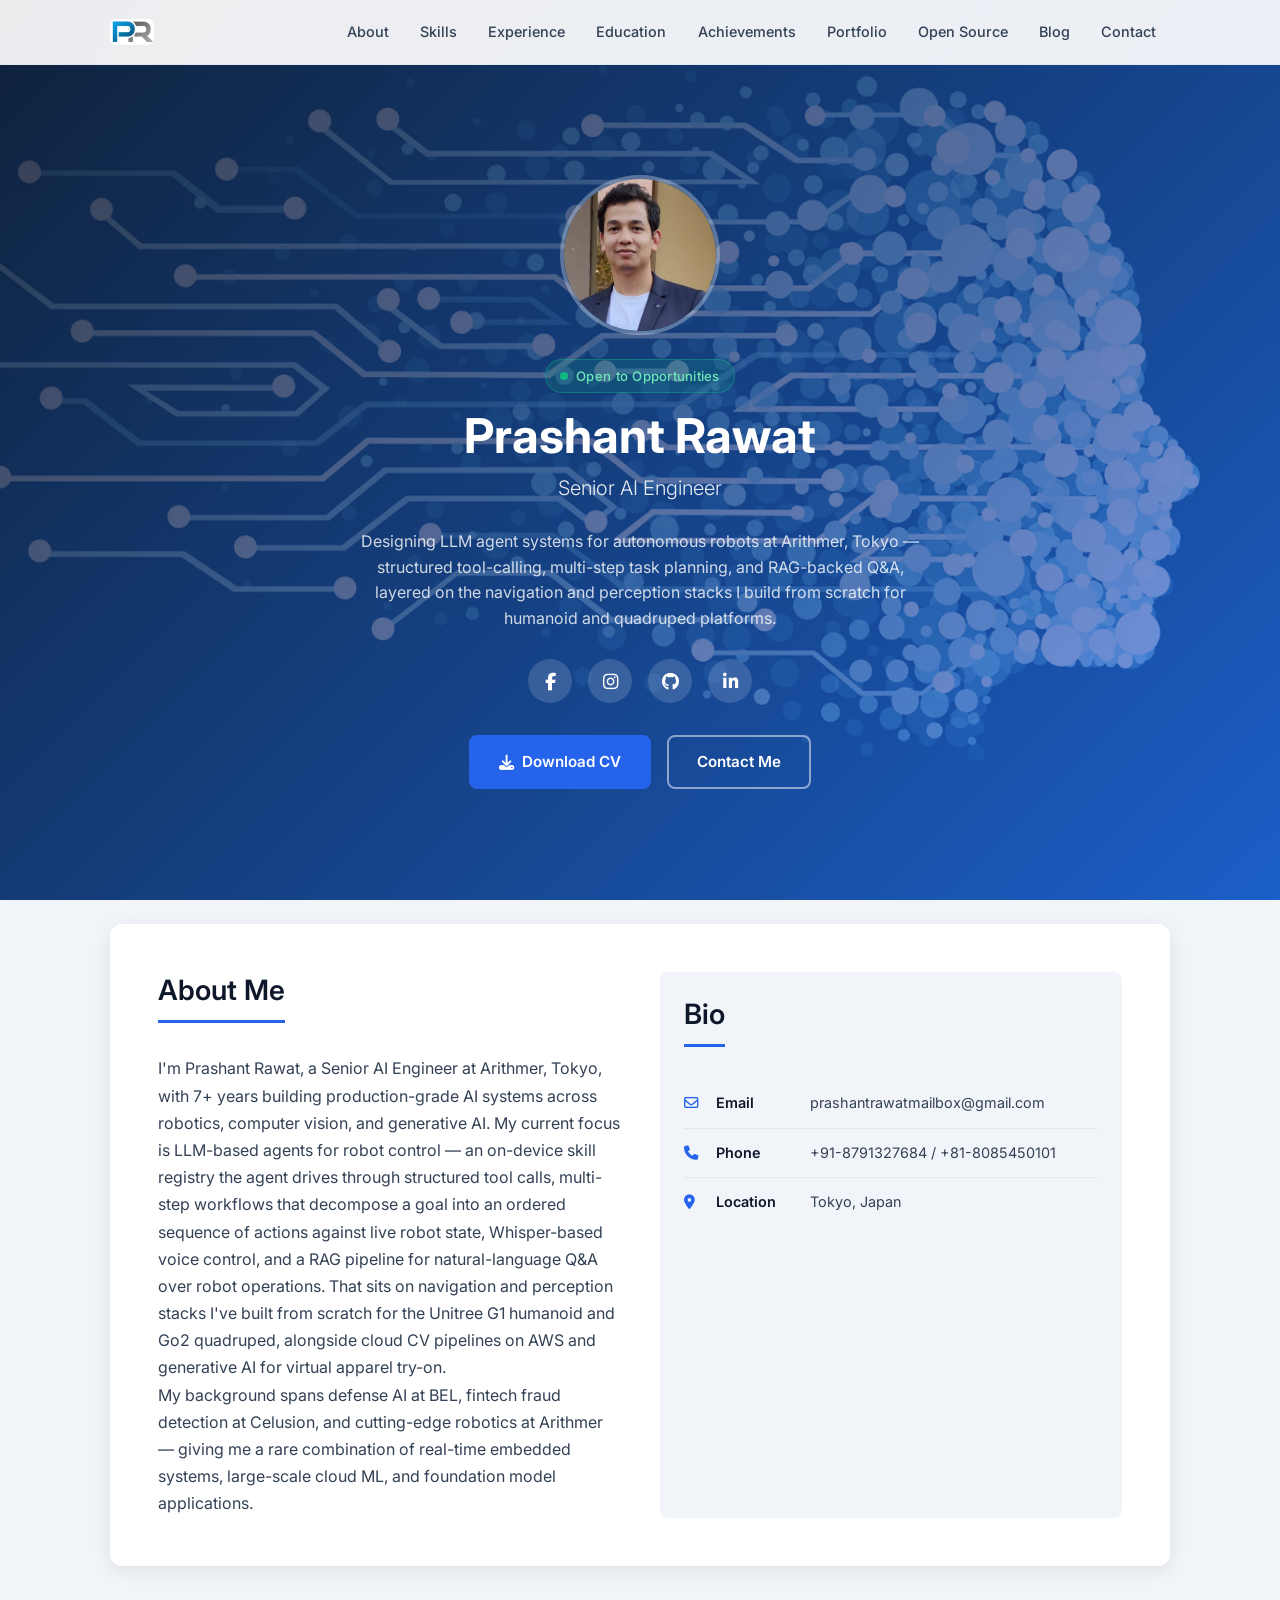
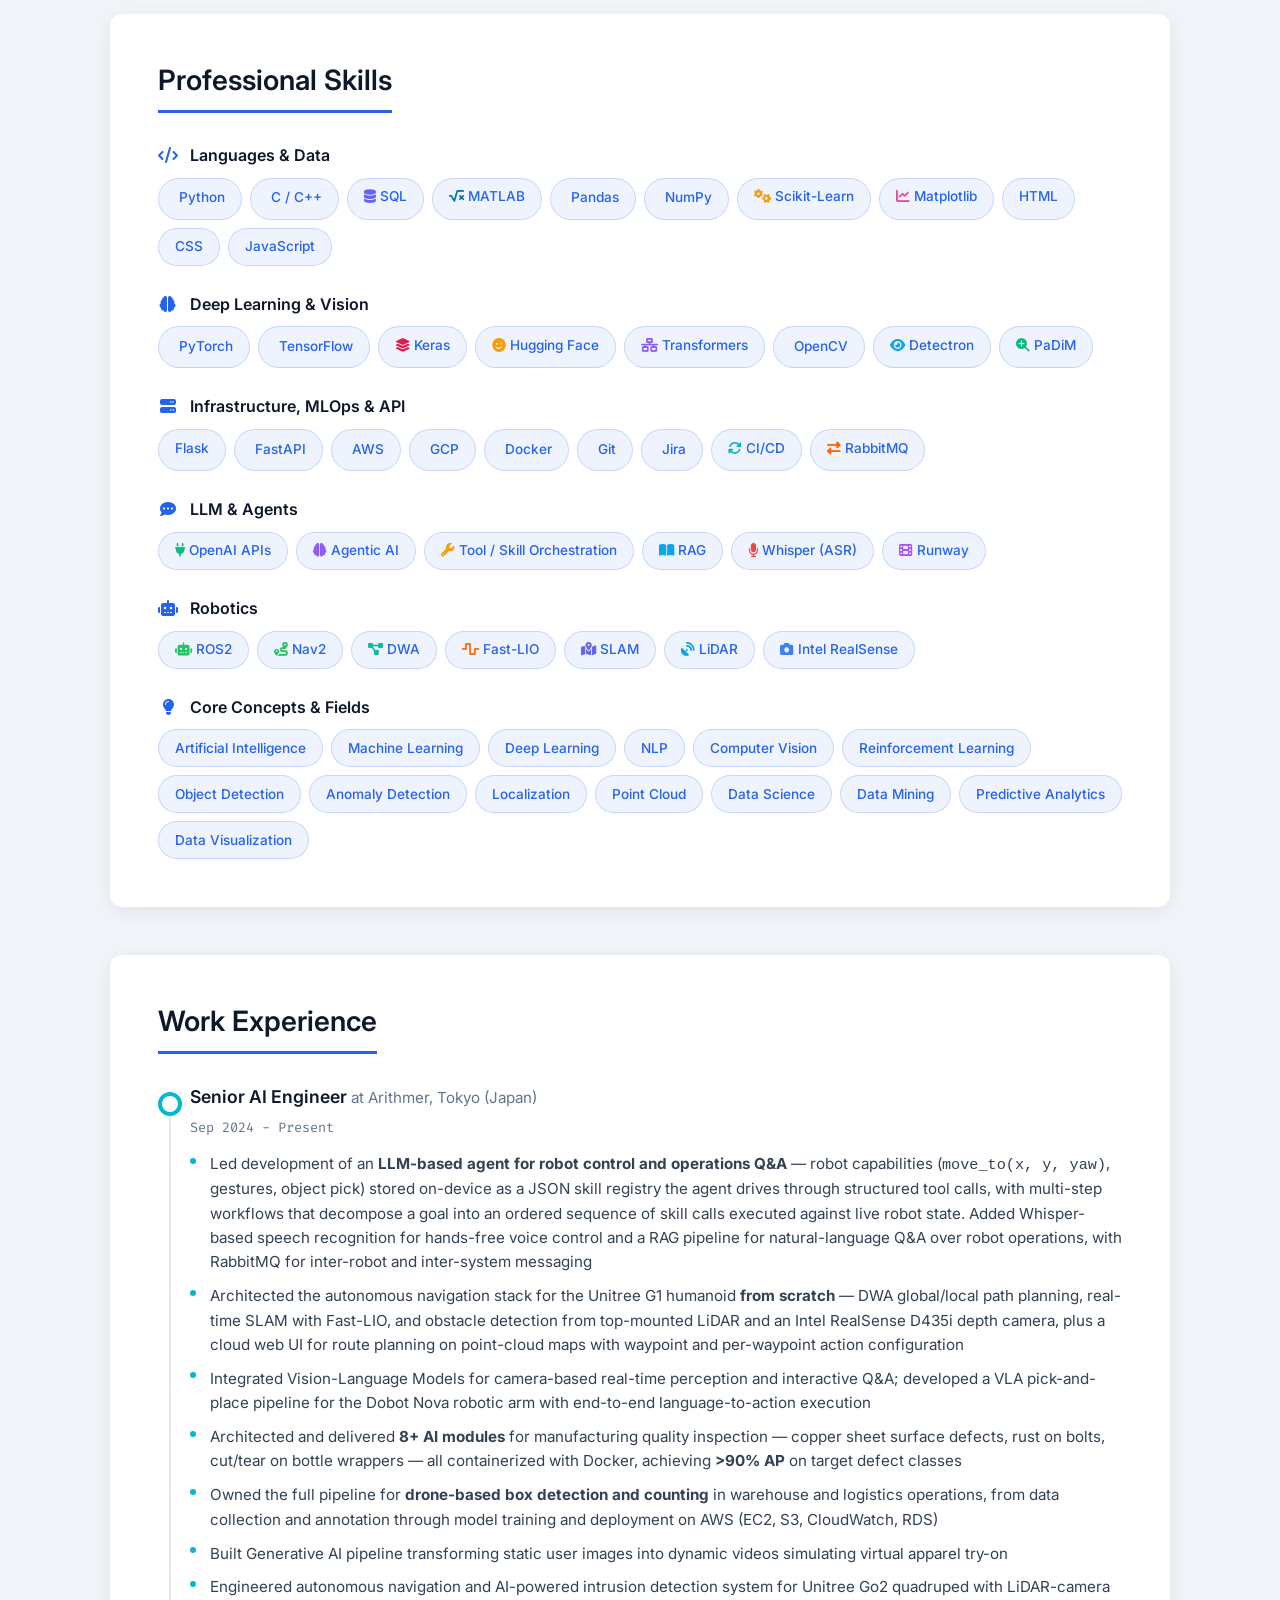
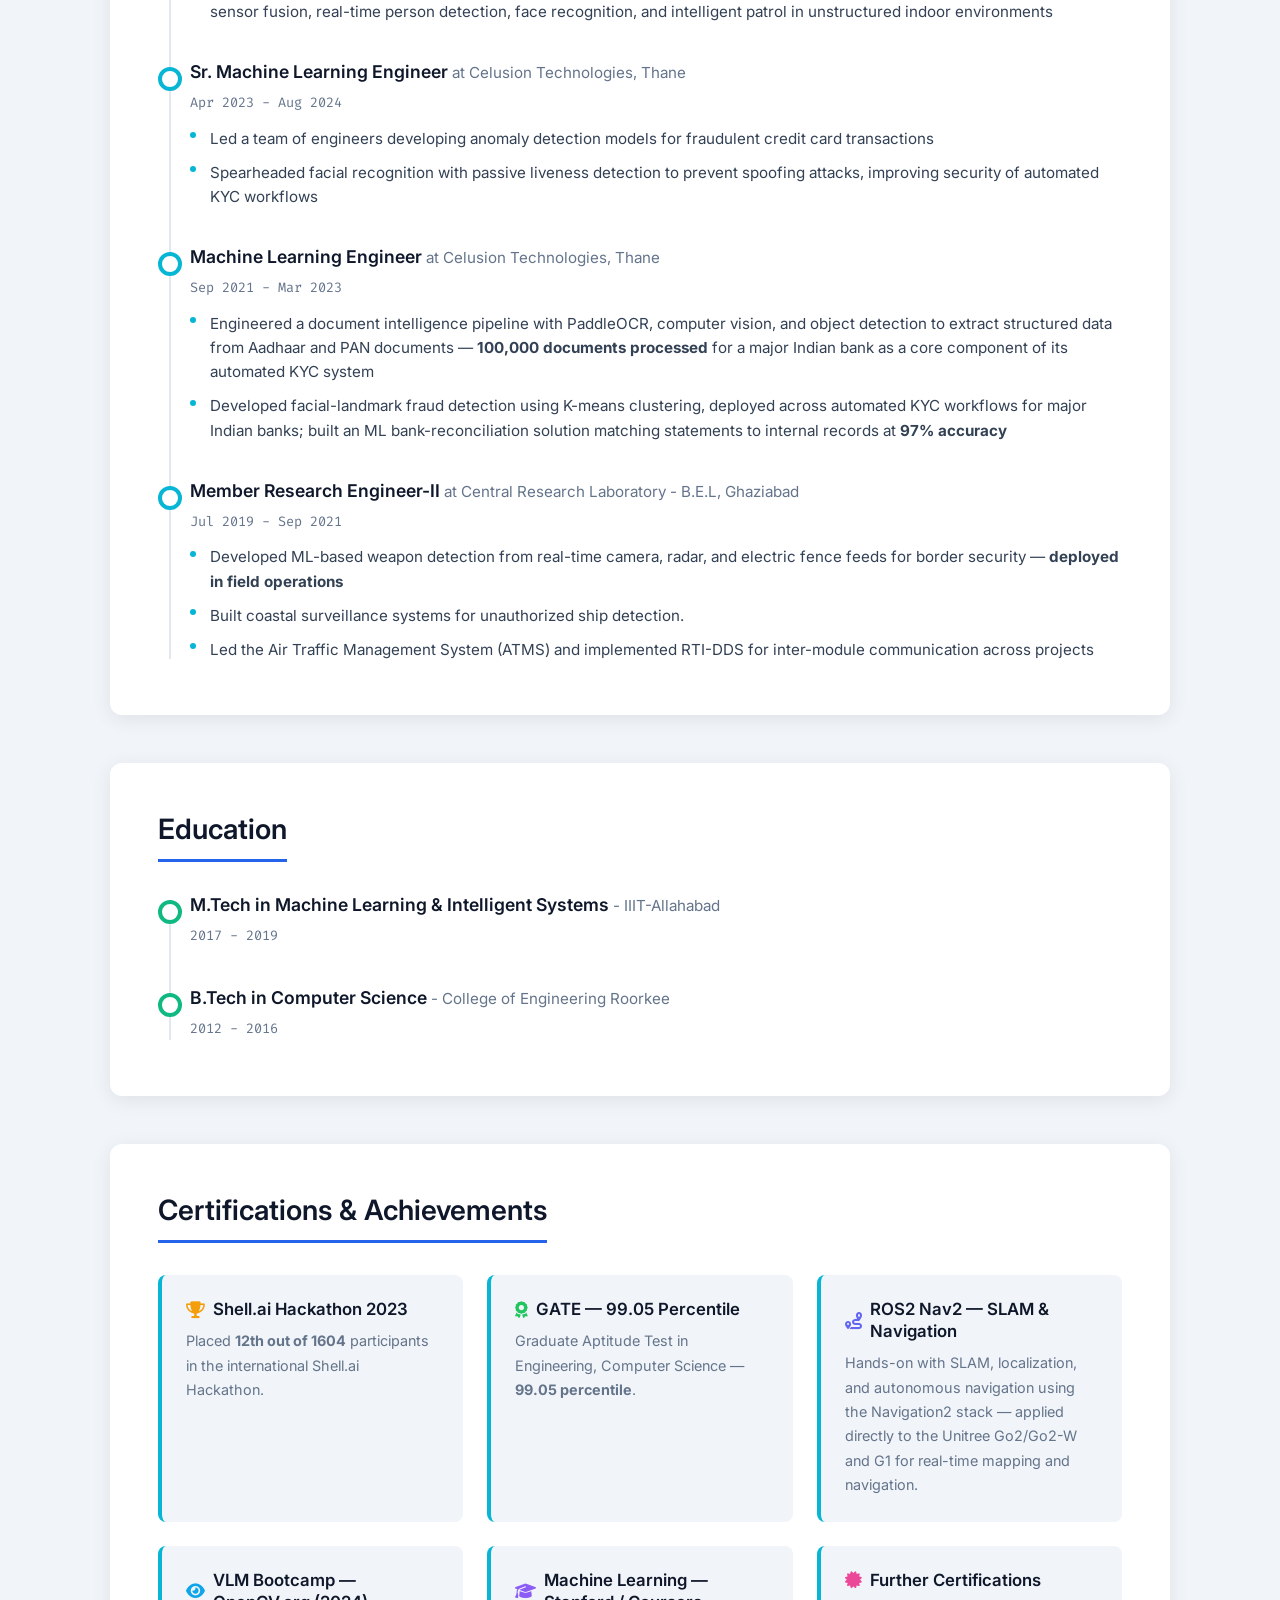
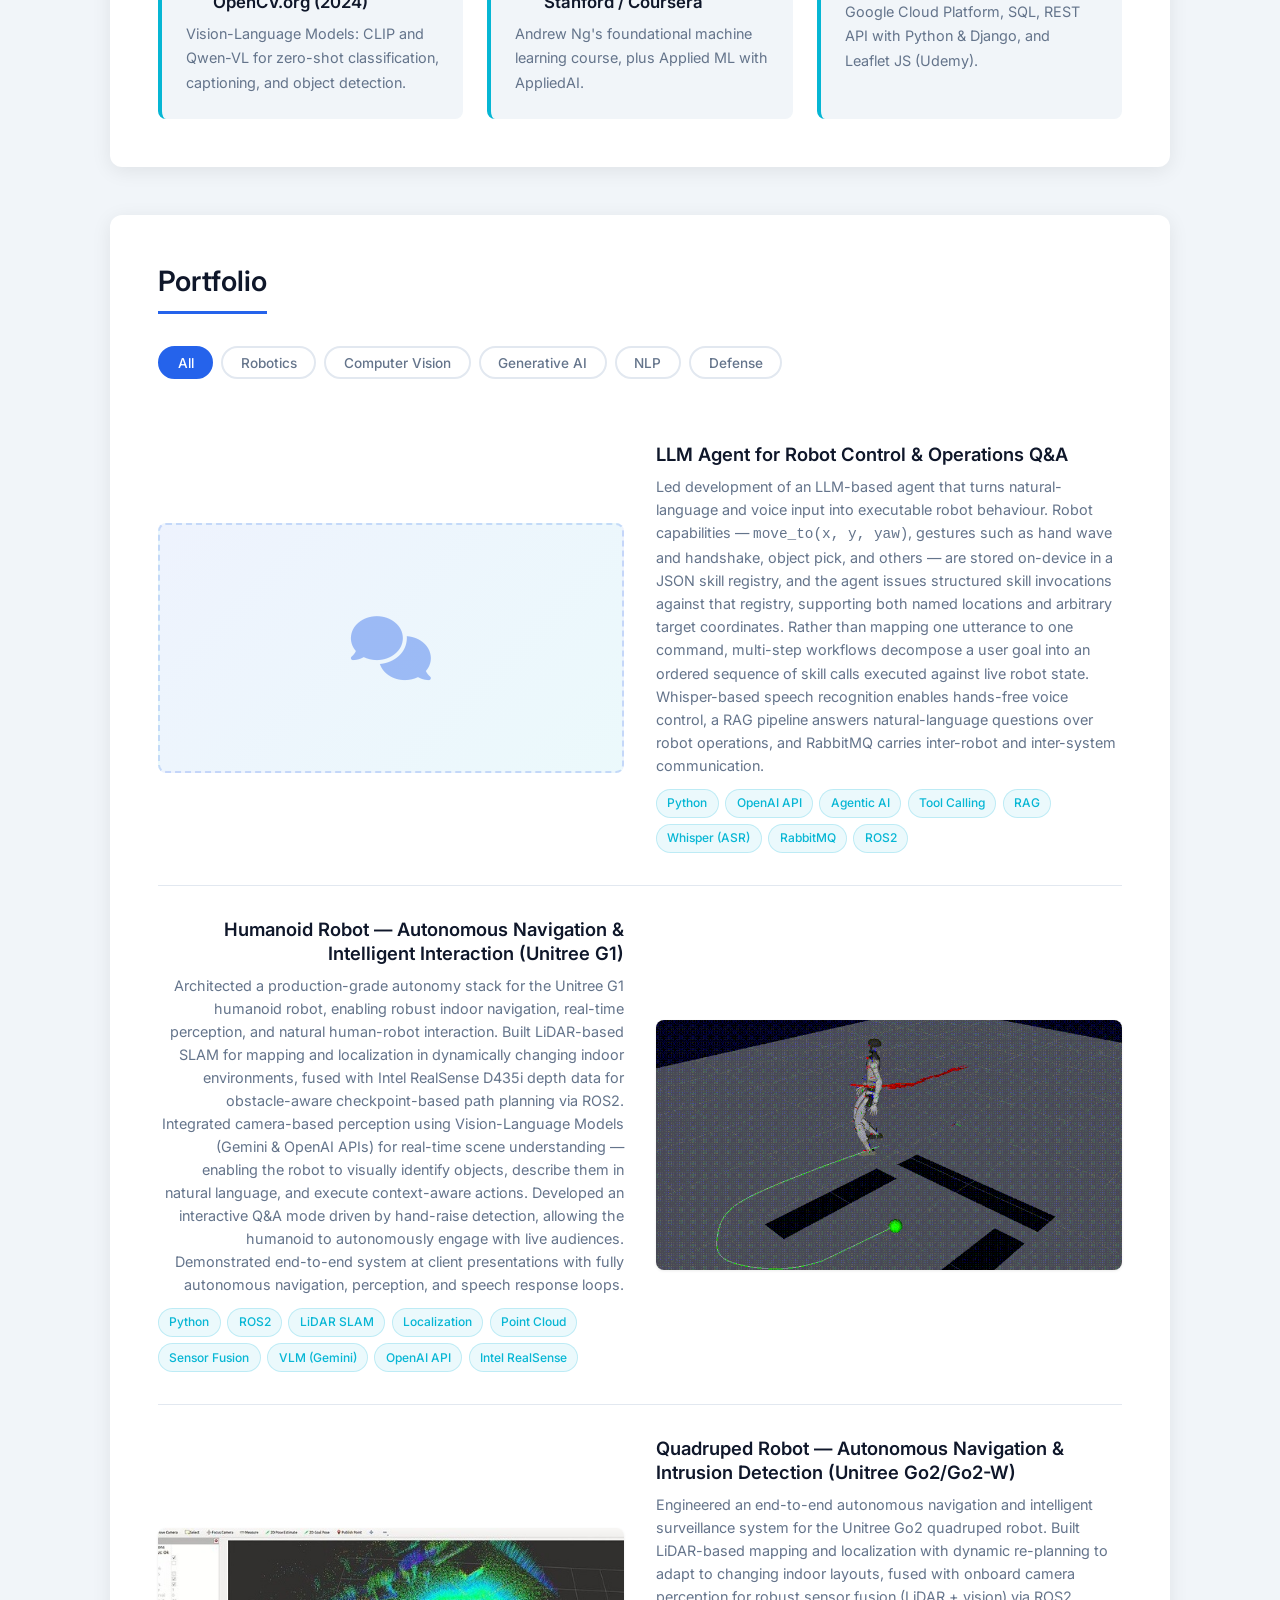
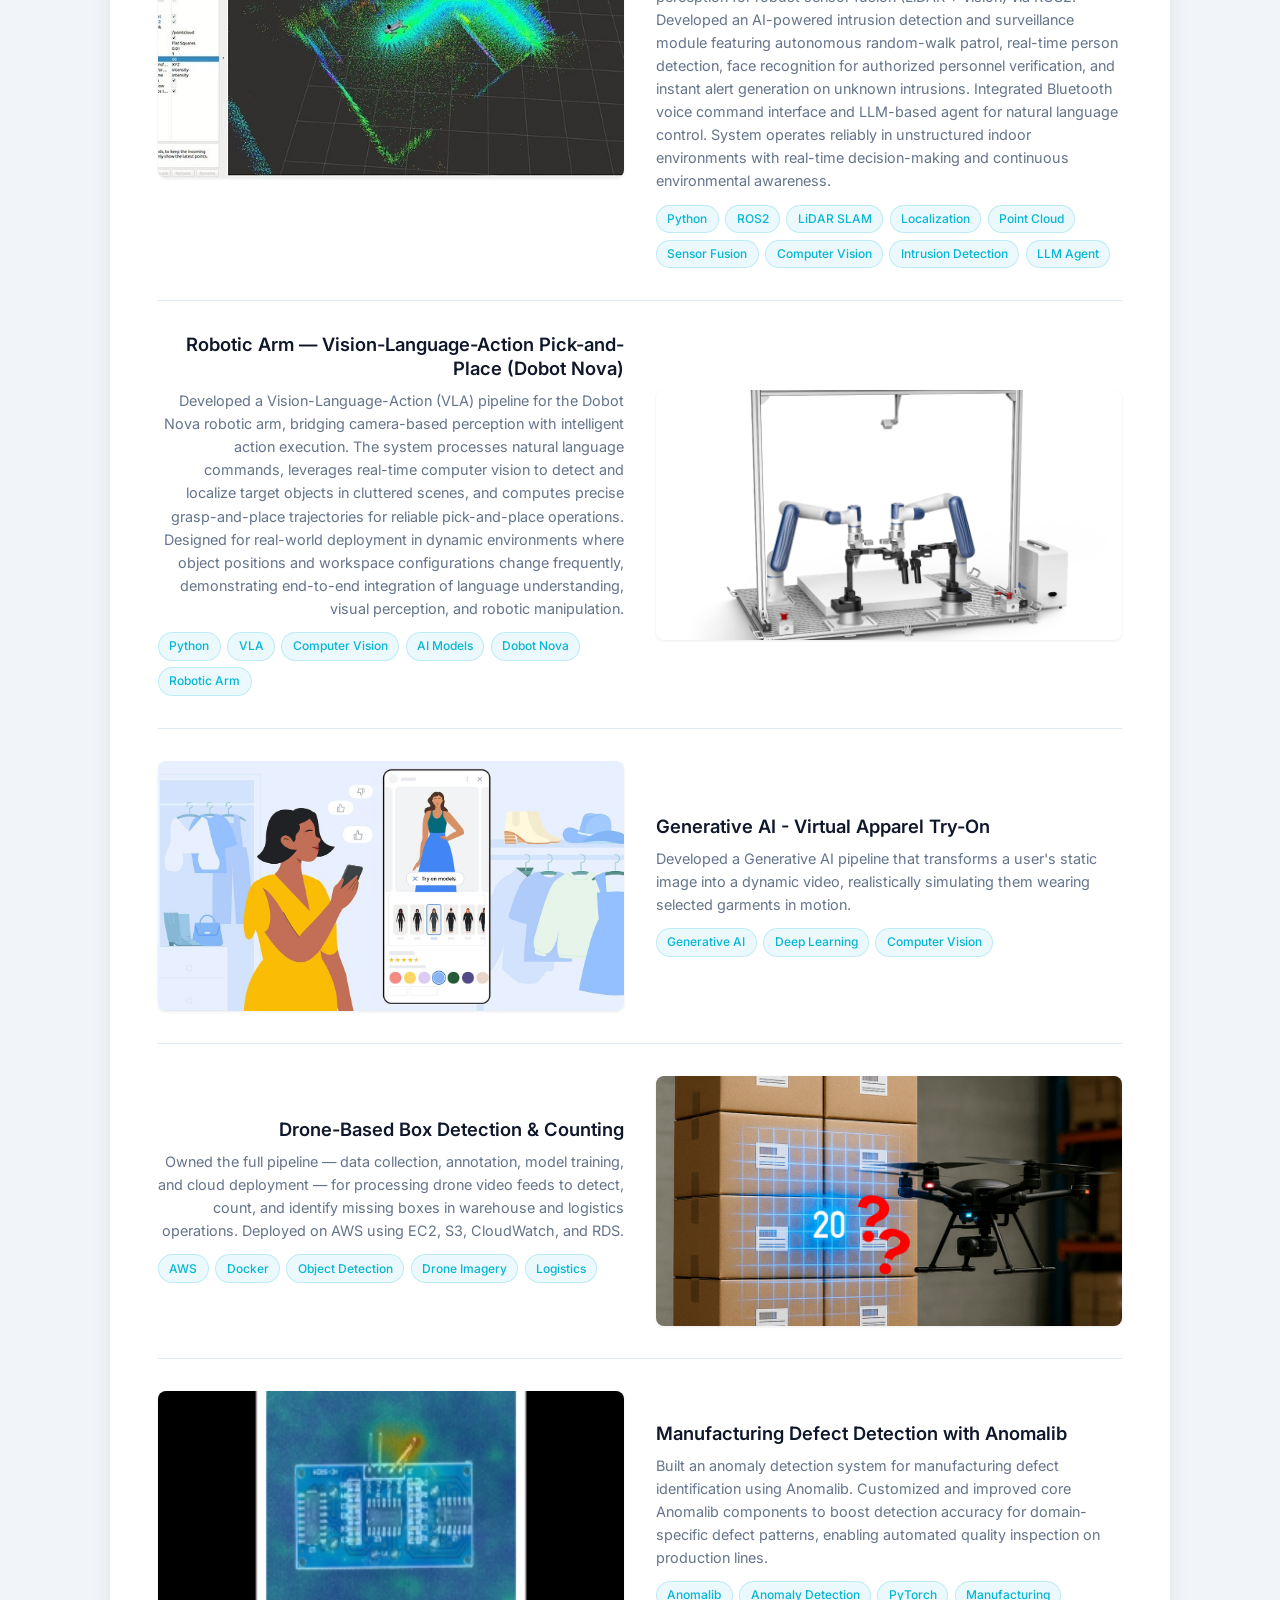
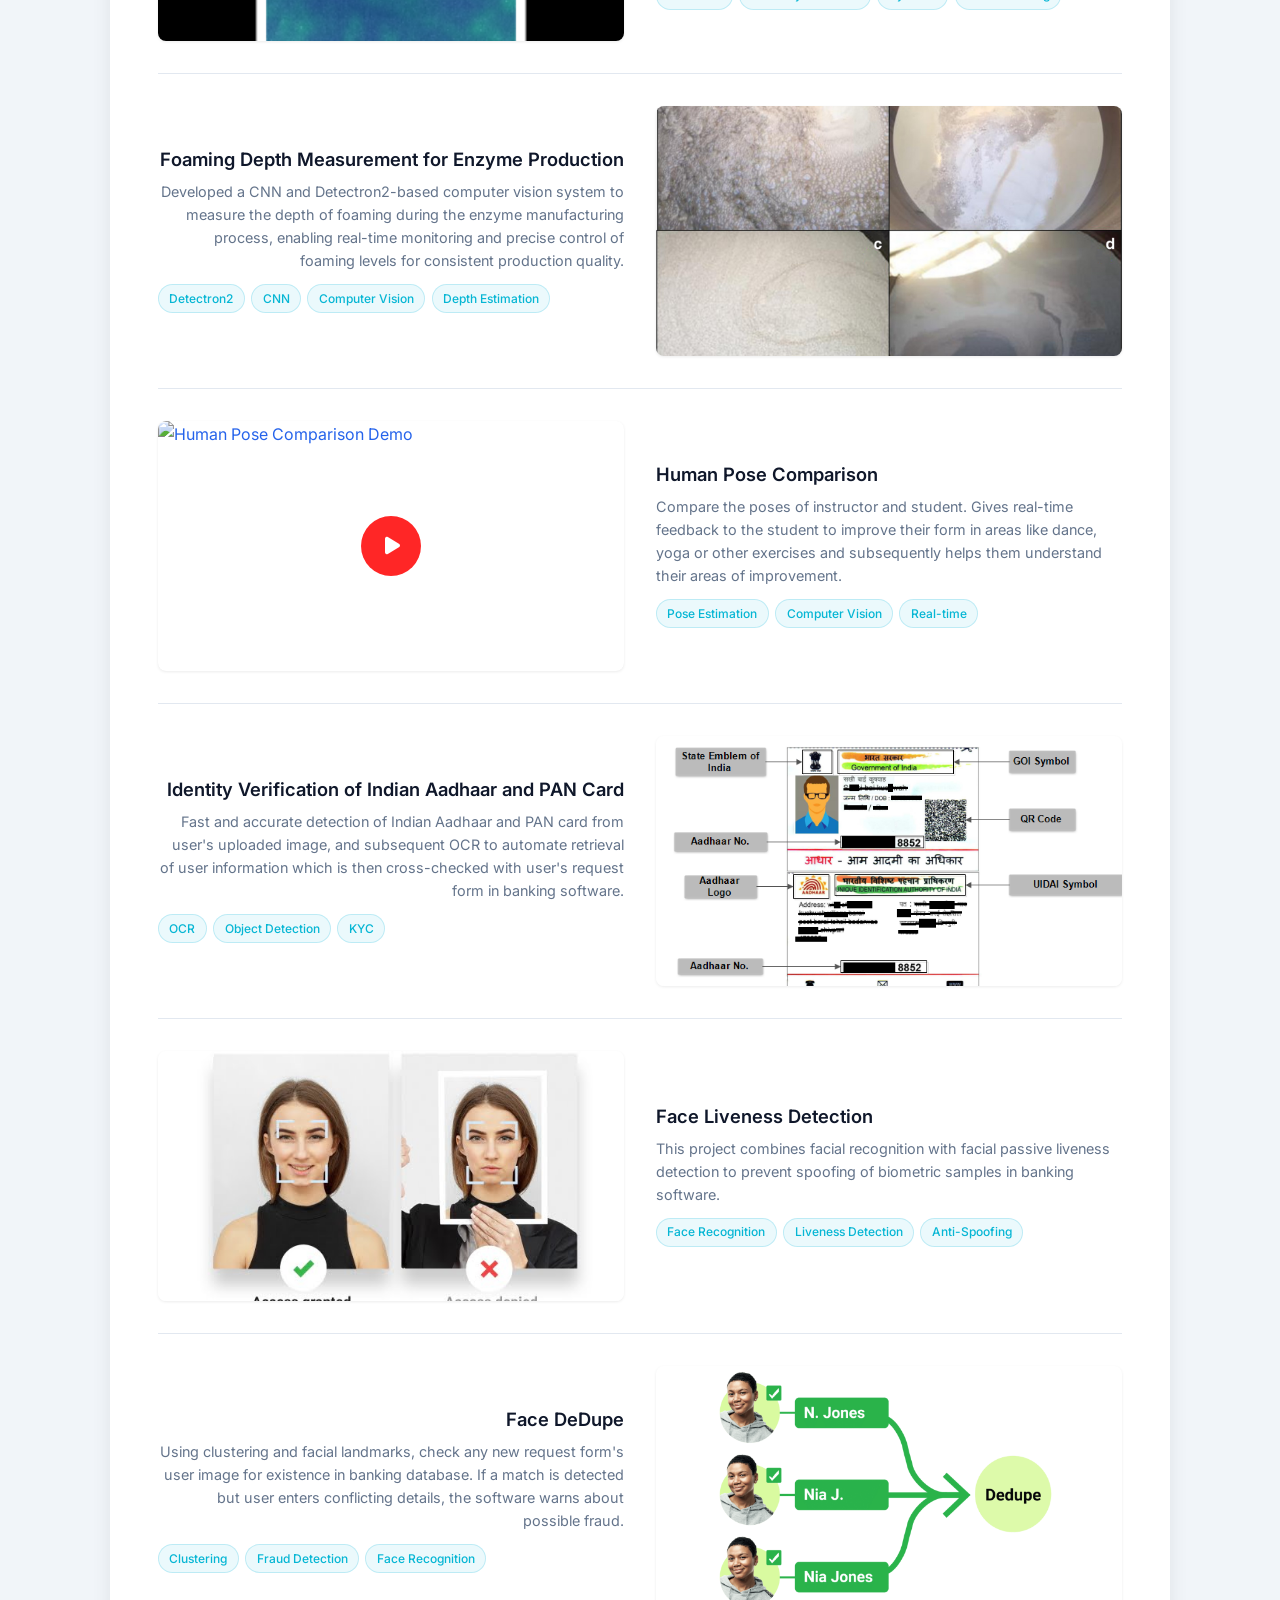
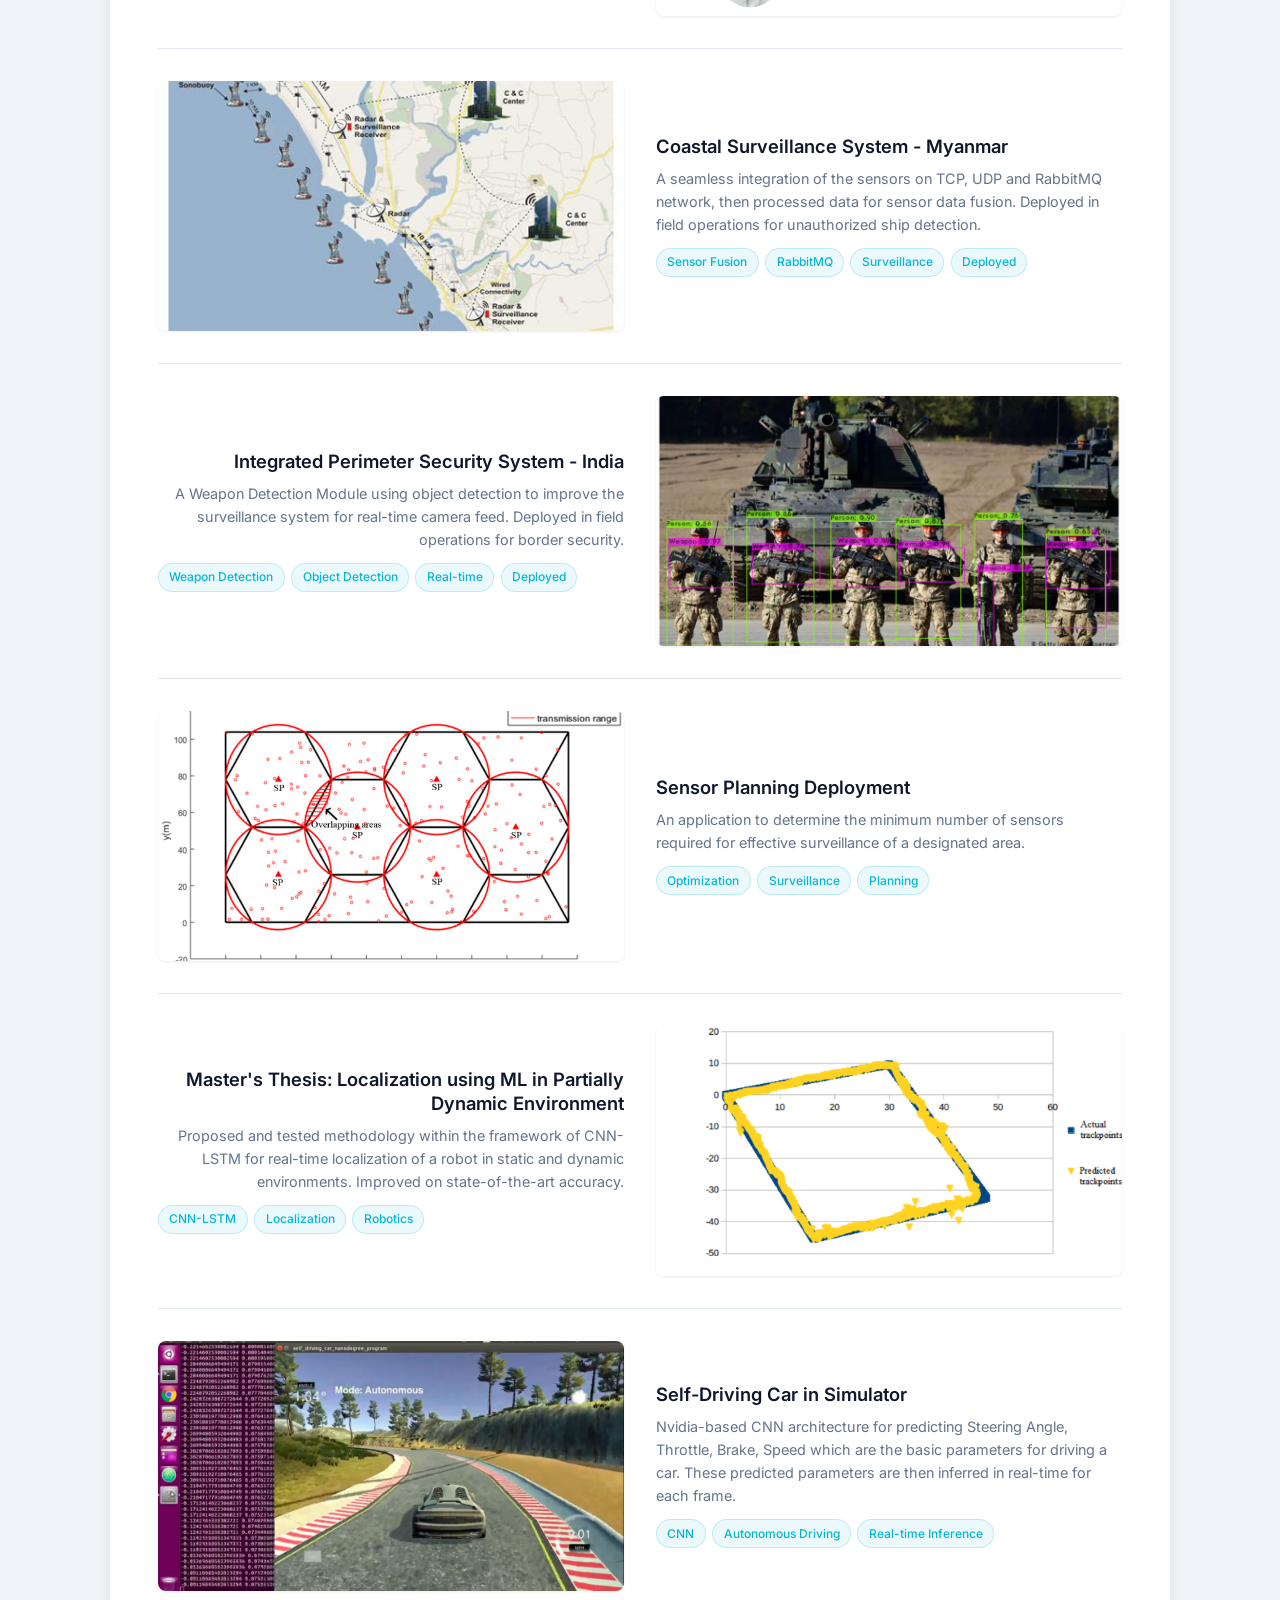
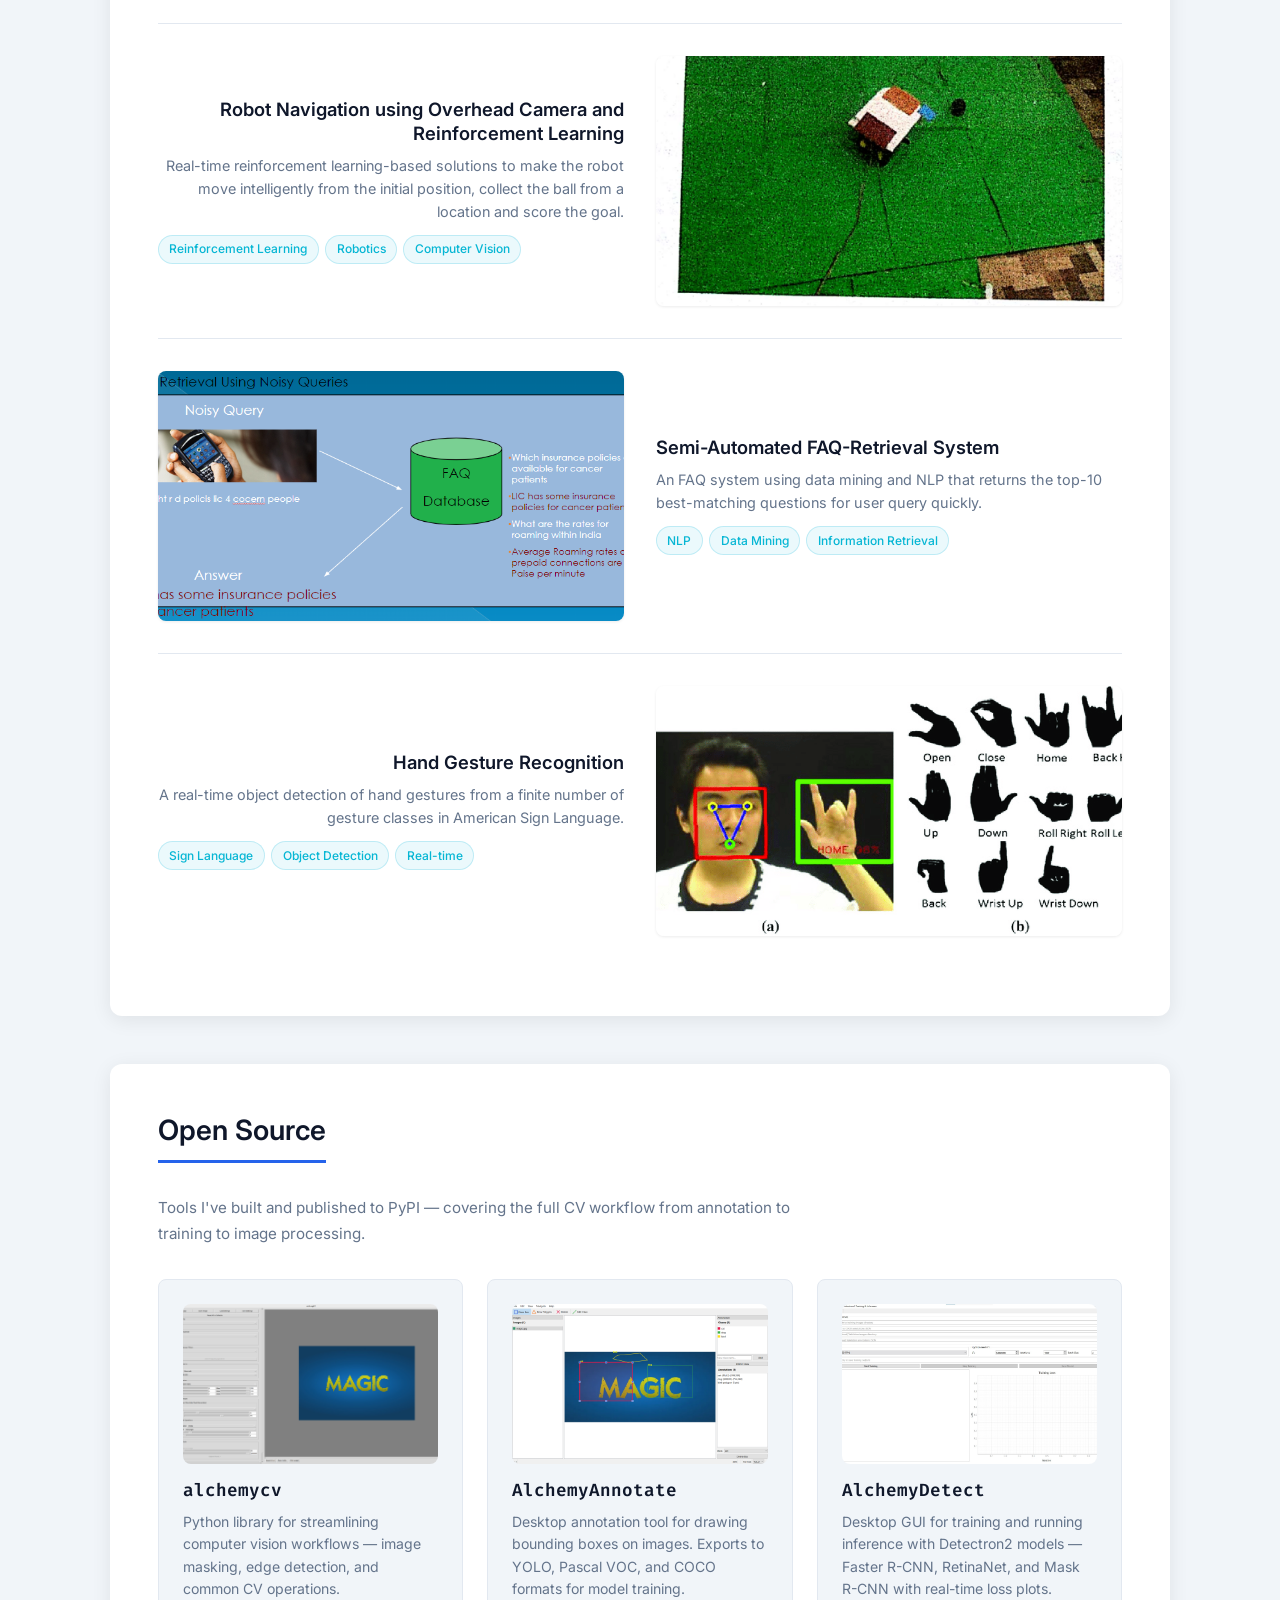
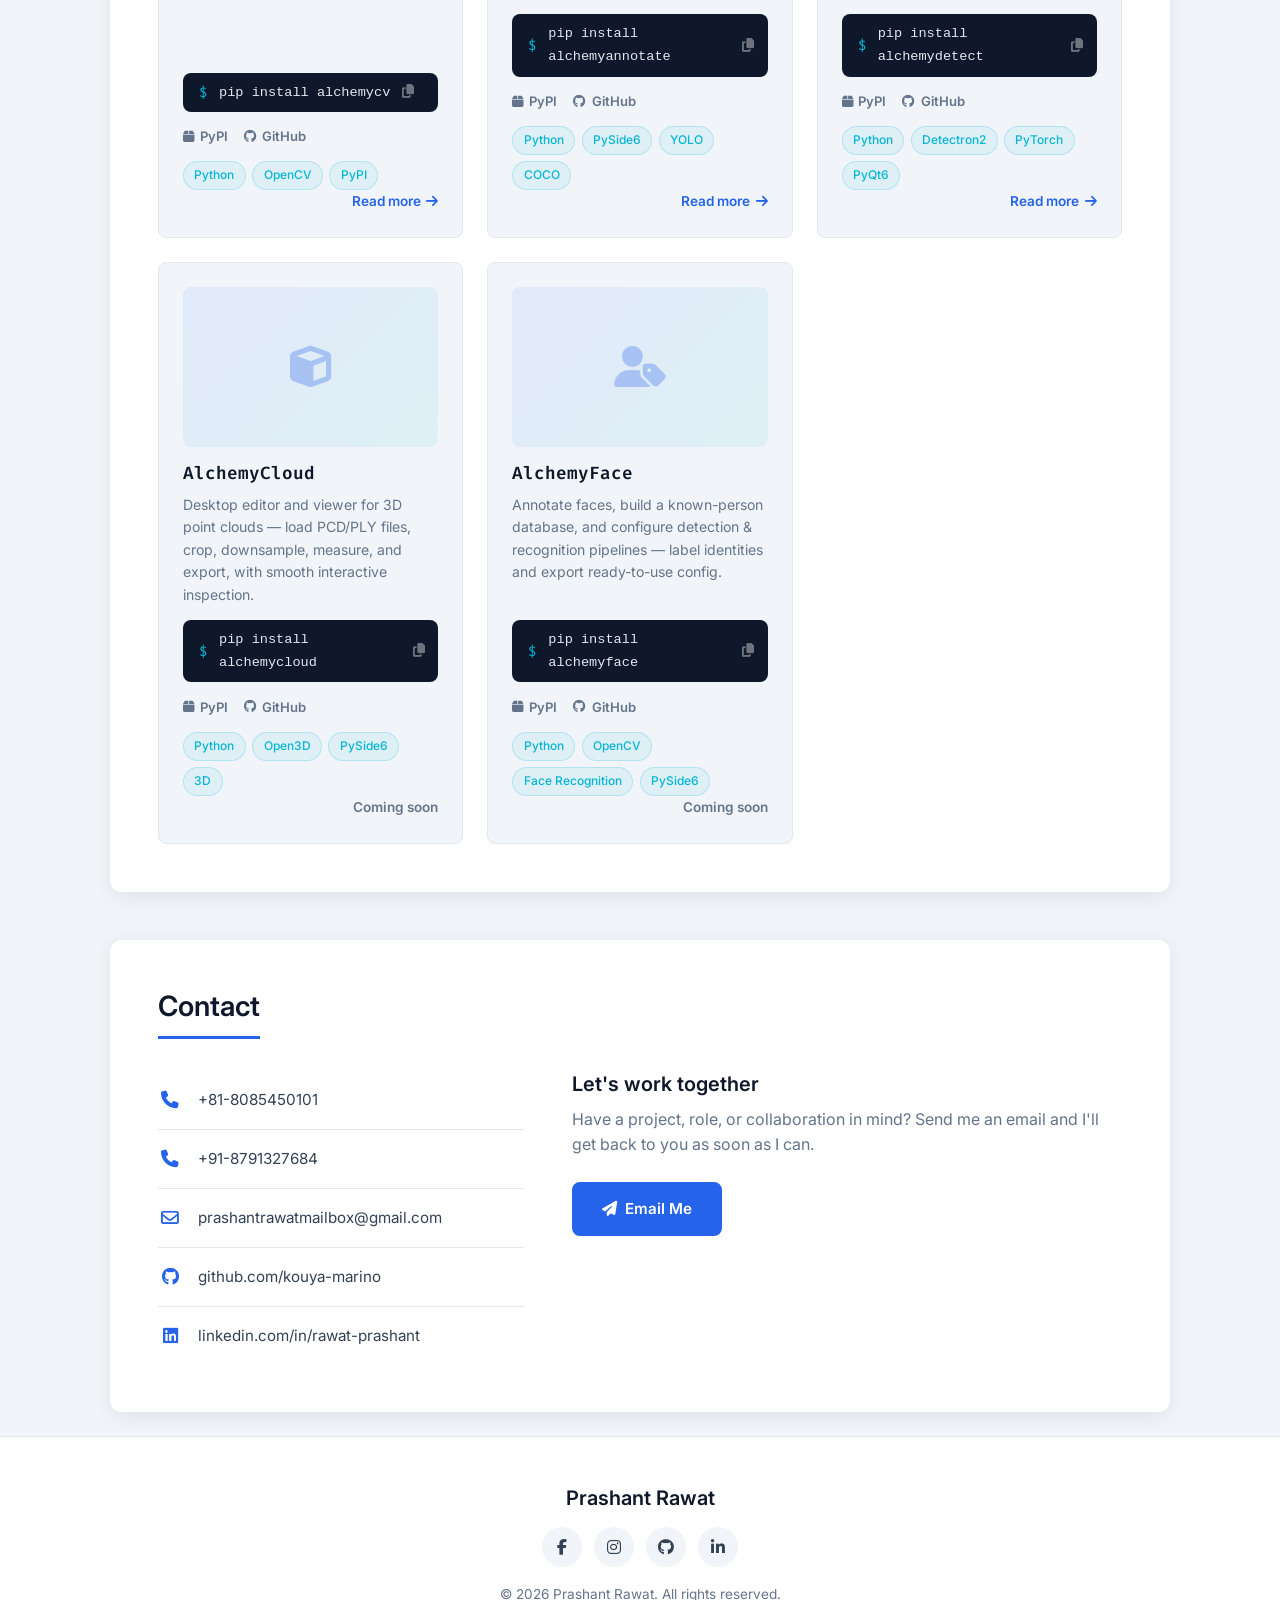
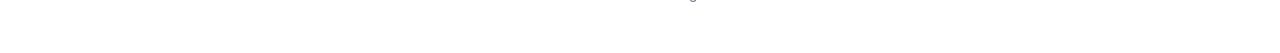
==== commit d61f2efa: "Publish site build from 2f56adf" ====
--- a/index.html
+++ b/index.html
@@ -1 +1 @@
-<!doctype html><html lang="en"><head><meta charset="UTF-8"><meta name="viewport" content="width=device-width,initial-scale=1"><title>Prashant Rawat | Senior AI Engineer</title><meta name="description" content="Senior AI Engineer with 7+ years building autonomous robot navigation, real-time perception, and AI-driven decision-making systems. Expertise in LiDAR SLAM, sensor fusion, computer vision, and generative AI. Based in Tokyo, Japan."><meta name="keywords" content="Senior AI Engineer, Robotics AI, Humanoid Robot, Autonomous Navigation, LiDAR SLAM, Sensor Fusion, Computer Vision, Deep Learning, Generative AI, ROS2, PyTorch, Python, Prashant Rawat, Tokyo"><meta name="author" content="Prashant Rawat"><meta property="og:title" content="Prashant Rawat | Senior AI Engineer"><meta property="og:description" content="Senior AI Engineer building autonomous robot navigation, real-time perception, and intelligent decision-making systems. 7+ years across robotics, computer vision, and MLOps."><meta property="og:type" content="website"><meta property="og:image" content="assets/images/profile_pic.jpg"><meta name="twitter:card" content="summary_large_image"><meta name="twitter:title" content="Prashant Rawat | Senior AI Engineer"><meta name="twitter:description" content="Senior AI Engineer building autonomous robot navigation, real-time perception, and intelligent decision-making systems."><meta name="twitter:image" content="assets/images/profile_pic.jpg"><link rel="icon" type="image/png" href="assets/images/logo_2.png"><link rel="preconnect" href="https://fonts.googleapis.com"><link rel="preconnect" href="https://fonts.gstatic.com" crossorigin><link href="https://fonts.googleapis.com/css2?family=Inter:wght@300;400;500;600;700&family=Fira+Code:wght@400;500&display=swap" rel="stylesheet"><link rel="stylesheet" href="https://cdnjs.cloudflare.com/ajax/libs/font-awesome/6.5.1/css/all.min.css" integrity="sha512-DTOQO9RWCH3ppGqcWaEA1BIZOC6xxalwEsw9c2QQeAIftl+Vegovlnee1c9QX4TctnWMn13TZye+giMm8e2LwA==" crossorigin="anonymous" referrerpolicy="no-referrer"><link rel="stylesheet" href="https://cdn.jsdelivr.net/gh/devicons/devicon@v2.15.1/devicon.min.css"><link rel="stylesheet" href="https://cdnjs.cloudflare.com/ajax/libs/aos/2.3.4/aos.css"><link rel="stylesheet" href="assets/css/style.css"><noscript><style>[data-aos]{opacity:1!important;transform:translate(0) scale(1)!important}</style></noscript></head><body><header class="site-header" id="top"><div class="container header-inner"><a href="#top" class="logo"><img src="assets/images/logo_2.png" alt="Prashant Rawat Logo" width="44" height="44"> </a><button class="nav-toggle" aria-label="Toggle navigation" aria-expanded="false"><span class="hamburger"></span></button><nav class="site-nav" role="navigation"><ul class="nav-list"><li><a href="#about">About</a></li><li><a href="#skills">Skills</a></li><li><a href="#experience">Experience</a></li><li><a href="#education">Education</a></li><li><a href="#portfolio">Portfolio</a></li><li><a href="#opensource">Open Source</a></li><li><a href="blog.html">Blog</a></li><li><a href="#contact">Contact</a></li></ul></nav></div></header><section class="hero" id="hero"><div class="hero-bg"><img src="assets/images/header-background.jpg" alt="" loading="eager"><div class="hero-overlay"></div></div><div class="hero-content" data-aos="fade-up" data-aos-duration="800"><div class="avatar-wrapper"><img class="avatar" src="assets/images/profile_pic.jpg" alt="Prashant Rawat" width="160" height="160"></div><div class="availability-badge"><span class="availability-dot"></span> Open to Opportunities</div><h1>Prashant Rawat</h1><p class="hero-subtitle">Senior AI Engineer</p><p class="hero-value-prop">Building autonomous robot intelligence and generative AI systems at Arithmer, Tokyo &mdash; spanning navigation, real-time perception, and intelligent decision-making across robotics, computer vision, and cloud MLOps.</p><div class="hero-social" data-aos="fade-up" data-aos-delay="200"><a href="https://www.facebook.com/prashantrawat.yuki" target="_blank" rel="noopener noreferrer" title="Facebook" aria-label="Facebook"><i class="fab fa-facebook-f"></i></a> <a href="https://www.instagram.com/decoderprashant" target="_blank" rel="noopener noreferrer" title="Instagram" aria-label="Instagram"><i class="fab fa-instagram"></i></a> <a href="https://github.com/kouya-marino" target="_blank" rel="noopener noreferrer" title="GitHub" aria-label="GitHub"><i class="fab fa-github"></i></a> <a href="https://www.linkedin.com/in/prashantrawat" target="_blank" rel="noopener noreferrer" title="LinkedIn" aria-label="LinkedIn"><i class="fab fa-linkedin-in"></i></a></div><div class="hero-actions" data-aos="fade-up" data-aos-delay="400"><a class="btn btn-outline" href="#contact">Contact Me</a></div></div></section><main><section class="section" id="about"><div class="container"><div class="card"><div class="section-grid two-col"><div data-aos="fade-right"><h2 class="section-title">About Me</h2><p>I'm Prashant Rawat, a Senior AI Engineer at Arithmer, Tokyo, with 7+ years building production-grade AI systems across robotics, computer vision, and generative AI. I specialize in autonomous navigation, real-time perception, and intelligent decision-making for robotic platforms &mdash; including humanoid and quadruped robots with LiDAR-camera sensor fusion, cloud-deployed CV pipelines on AWS, and generative AI for virtual apparel try-on.</p><p>My background spans defense AI at BEL, fintech fraud detection at Celusion, and cutting-edge robotics at Arithmer — giving me a rare combination of real-time embedded systems, large-scale cloud ML, and foundation model applications.</p></div><div class="bio-info" data-aos="fade-left"><h2 class="section-title">Bio</h2><div class="bio-row"><span class="bio-label"><i class="far fa-envelope"></i> Email</span> <span class="bio-value">prashantrawatmailbox@gmail.com</span></div><div class="bio-row"><span class="bio-label"><i class="fas fa-phone"></i> Phone</span> <span class="bio-value">+91-8791327684 / +81-8085450101</span></div><div class="bio-row"><span class="bio-label"><i class="fas fa-map-marker-alt"></i> Location</span> <span class="bio-value">Tokyo, Japan</span></div></div></div></div></div></section><section class="section" id="skills"><div class="container"><div class="card"><h2 class="section-title" data-aos="fade-up">Professional Skills</h2><div class="skills-category" data-aos="fade-up" data-aos-delay="100"><h3 class="skills-category-title"><i class="fas fa-code"></i> Languages &amp; Data</h3><div class="skills-tags"><span class="skill-tag"><i class="devicon-python-plain colored"></i> Python</span> <span class="skill-tag"><i class="devicon-cplusplus-plain colored"></i> C / C++</span> <span class="skill-tag"><i class="fas fa-robot" style="color:#22c55e"></i> ROS2</span> <span class="skill-tag"><i class="fas fa-database" style="color:#6366f1"></i> SQL</span> <span class="skill-tag"><i class="devicon-pandas-plain colored"></i> Pandas</span> <span class="skill-tag"><i class="devicon-numpy-plain colored"></i> NumPy</span> <span class="skill-tag"><i class="fas fa-cogs" style="color:#f59e0b"></i> Scikit-Learn</span> <span class="skill-tag"><i class="fas fa-chart-line" style="color:#ec4899"></i> Matplotlib</span> <span class="skill-tag"><i class="devicon-html5-plain colored"></i> HTML</span> <span class="skill-tag"><i class="devicon-css3-plain colored"></i> CSS</span> <span class="skill-tag"><i class="devicon-javascript-plain colored"></i> JavaScript</span></div></div><div class="skills-category" data-aos="fade-up" data-aos-delay="200"><h3 class="skills-category-title"><i class="fas fa-brain"></i> Deep Learning &amp; Vision</h3><div class="skills-tags"><span class="skill-tag"><i class="devicon-pytorch-plain colored"></i> PyTorch</span> <span class="skill-tag"><i class="devicon-tensorflow-original colored"></i> TensorFlow</span> <span class="skill-tag"><i class="fas fa-layer-group" style="color:#e11d48"></i> Keras</span> <span class="skill-tag"><i class="fas fa-smile" style="color:#f59e0b"></i> Hugging Face</span> <span class="skill-tag"><i class="fas fa-network-wired" style="color:#8b5cf6"></i> Transformers</span> <span class="skill-tag"><i class="devicon-opencv-plain colored"></i> OpenCV</span> <span class="skill-tag"><i class="fas fa-eye" style="color:#0ea5e9"></i> Detectron</span> <span class="skill-tag"><i class="fas fa-search-plus" style="color:#10b981"></i> PaDiM</span></div></div><div class="skills-category" data-aos="fade-up" data-aos-delay="300"><h3 class="skills-category-title"><i class="fas fa-server"></i> Infrastructure, MLOps &amp; API</h3><div class="skills-tags"><span class="skill-tag"><i class="devicon-flask-original colored"></i> Flask</span> <span class="skill-tag"><i class="devicon-fastapi-plain colored"></i> FastAPI</span> <span class="skill-tag"><i class="devicon-amazonwebservices-original colored"></i> AWS</span> <span class="skill-tag"><i class="devicon-googlecloud-plain colored"></i> GCP</span> <span class="skill-tag"><i class="devicon-docker-plain colored"></i> Docker</span> <span class="skill-tag"><i class="devicon-git-plain colored"></i> Git</span> <span class="skill-tag"><i class="devicon-jira-plain colored"></i> Jira</span> <span class="skill-tag"><i class="fas fa-sync-alt" style="color:#06b6d4"></i> CI/CD</span> <span class="skill-tag"><i class="fas fa-exchange-alt" style="color:#f60"></i> RabbitMQ</span> <span class="skill-tag"><i class="fas fa-robot" style="color:#22c55e"></i> ROS</span></div></div><div class="skills-category" data-aos="fade-up" data-aos-delay="400"><h3 class="skills-category-title"><i class="fas fa-robot"></i> Generative AI</h3><div class="skills-tags"><span class="skill-tag"><i class="fas fa-brain" style="color:#8b5cf6"></i> Agentic AI</span> <span class="skill-tag"><i class="fas fa-plug" style="color:#10b981"></i> OpenAI APIs</span></div></div><div class="skills-category" data-aos="fade-up" data-aos-delay="500"><h3 class="skills-category-title"><i class="fas fa-lightbulb"></i> Core Concepts &amp; Fields</h3><div class="skills-tags"><span class="skill-tag">Artificial Intelligence</span> <span class="skill-tag">Machine Learning</span> <span class="skill-tag">Deep Learning</span> <span class="skill-tag">NLP</span> <span class="skill-tag">Computer Vision</span> <span class="skill-tag">Reinforcement Learning</span> <span class="skill-tag">Object Detection</span> <span class="skill-tag">Anomaly Detection</span> <span class="skill-tag">SLAM</span> <span class="skill-tag">Localization</span> <span class="skill-tag">Point Cloud</span> <span class="skill-tag">Data Science</span> <span class="skill-tag">Data Mining</span> <span class="skill-tag">Predictive Analytics</span> <span class="skill-tag">Data Visualization</span></div></div></div></div></section><section class="section" id="experience"><div class="container"><div class="card"><h2 class="section-title" data-aos="fade-up">Work Experience</h2><div class="timeline"><div class="timeline-item" data-aos="fade-up" data-aos-delay="0"><div class="timeline-marker marker-info"></div><div class="timeline-content"><h3>Senior AI Engineer <span class="company">at Arithmer, Tokyo (Japan)</span></h3><time class="timeline-date">Sep 2024 - Present</time><ul class="timeline-bullets"><li>Architected autonomous navigation stack for the Unitree G1 humanoid using LiDAR SLAM, Intel RealSense depth sensing, and ROS2 &mdash; enabling robust mapping, localization, and path planning in dynamic indoor environments</li><li>Integrated Vision-Language Models for camera-based real-time perception and interactive Q&amp;A; developed a VLA pick-and-place pipeline for the Dobot Nova robotic arm with end-to-end language-to-action execution</li><li>Architected <strong>8+ AI modules</strong> for manufacturing and logistics with Docker, achieving <strong>90%+ accuracy</strong>; deployed cloud-based CV solutions on AWS (EC2, S3, CloudWatch, RDS)</li><li>Built Generative AI pipeline transforming static user images into dynamic videos simulating virtual apparel try-on</li><li>Engineered autonomous navigation and AI-powered intrusion detection system for Unitree Go2 quadruped with LiDAR-camera sensor fusion, real-time person detection, face recognition, and intelligent patrol in unstructured indoor environments</li></ul></div></div><div class="timeline-item" data-aos="fade-up" data-aos-delay="100"><div class="timeline-marker marker-info"></div><div class="timeline-content"><h3>Sr. Machine Learning Engineer <span class="company">at Celusion Technologies, Thane</span></h3><time class="timeline-date">Apr 2023 - Aug 2024</time><ul class="timeline-bullets"><li>Led a team of engineers developing anomaly detection models for fraudulent credit card transactions</li><li>Spearheaded facial recognition with passive liveness detection to prevent spoofing attacks, improving security of automated KYC workflows</li></ul></div></div><div class="timeline-item" data-aos="fade-up" data-aos-delay="200"><div class="timeline-marker marker-info"></div><div class="timeline-content"><h3>Machine Learning Engineer <span class="company">at Celusion Technologies, Thane</span></h3><time class="timeline-date">Sep 2021 - Mar 2023</time><ul class="timeline-bullets"><li>Engineered a document intelligence pipeline for Aadhaar and PAN card processing (CV, object detection, OCR) for automated KYC used by major Indian banks</li><li>Developed fraud detection using K-means clustering and facial landmarks; automated bank reconciliation with ML algorithms</li></ul></div></div><div class="timeline-item" data-aos="fade-up" data-aos-delay="300"><div class="timeline-marker marker-info"></div><div class="timeline-content"><h3>Member Research Engineer-II <span class="company">at Central Research Laboratory - B.E.L, Ghaziabad</span></h3><time class="timeline-date">Jul 2019 - Sep 2021</time><ul class="timeline-bullets"><li>Developed ML-based weapon detection from real-time camera, radar, and electric fence feeds for border security &mdash; <strong>deployed in field operations</strong></li><li>Built coastal surveillance systems for unauthorized ship detection.</li><li>Led the Air Traffic Management System (ATMS) and implemented RTI-DDS for inter-module communication across projects</li></ul></div></div></div></div></div></section><section class="section" id="education"><div class="container"><div class="card"><h2 class="section-title" data-aos="fade-up">Education</h2><div class="timeline"><div class="timeline-item" data-aos="fade-up" data-aos-delay="0"><div class="timeline-marker marker-success"></div><div class="timeline-content"><h3>M.Tech in Machine Learning &amp; Intelligent Systems <span class="company">- IIIT-Allahabad</span></h3><time class="timeline-date">2017 - 2019</time></div></div><div class="timeline-item" data-aos="fade-up" data-aos-delay="100"><div class="timeline-marker marker-success"></div><div class="timeline-content"><h3>B.Tech in Computer Science <span class="company">- College of Engineering Roorkee</span></h3><time class="timeline-date">2012 - 2016</time></div></div></div></div></div></section><section class="section" id="portfolio"><div class="container"><div class="card"><h2 class="section-title" data-aos="fade-up">Portfolio</h2><div class="project-filters" data-aos="fade-up" data-aos-delay="100"><button class="filter-btn active" data-filter="all">All</button> <button class="filter-btn" data-filter="robotics">Robotics</button> <button class="filter-btn" data-filter="computer-vision">Computer Vision</button> <button class="filter-btn" data-filter="generative-ai">Generative AI</button> <button class="filter-btn" data-filter="nlp">NLP</button> <button class="filter-btn" data-filter="defense">Defense</button></div><div class="project-row" data-category="robotics"><div class="project-media" data-aos="fade-right"><img src="assets/images/Projects/P_UnitreeG1.gif" alt="Unitree G1 Humanoid Robot" loading="lazy"></div><div class="project-info" data-aos="fade-left"><h3>Humanoid Robot &mdash; Autonomous Navigation &amp; Intelligent Interaction (Unitree G1)</h3><p>Architected a production-grade autonomy stack for the Unitree G1 humanoid robot, enabling robust indoor navigation, real-time perception, and natural human-robot interaction. Built LiDAR-based SLAM for mapping and localization in dynamically changing indoor environments, fused with Intel RealSense D435i depth data for obstacle-aware checkpoint-based path planning via ROS2. Integrated camera-based perception using Vision-Language Models (Gemini &amp; OpenAI APIs) for real-time scene understanding &mdash; enabling the robot to visually identify objects, describe them in natural language, and execute context-aware actions. Developed an interactive Q&amp;A mode driven by hand-raise detection, allowing the humanoid to autonomously engage with live audiences. Demonstrated end-to-end system at client presentations with fully autonomous navigation, perception, and speech response loops.</p><div class="project-tags"><span class="project-tag">Python</span> <span class="project-tag">ROS2</span> <span class="project-tag">LiDAR SLAM</span> <span class="project-tag">Localization</span> <span class="project-tag">Point Cloud</span> <span class="project-tag">Sensor Fusion</span> <span class="project-tag">VLM (Gemini)</span> <span class="project-tag">OpenAI API</span> <span class="project-tag">Intel RealSense</span></div></div></div><div class="project-row reverse" data-category="robotics"><div class="project-media" data-aos="fade-left"><img src="assets/images/Projects/P_UnitreeGo2.jpg" alt="Unitree Go2 Quadruped Robot" loading="lazy"></div><div class="project-info" data-aos="fade-right"><h3>Quadruped Robot &mdash; Autonomous Navigation &amp; Intrusion Detection (Unitree Go2/Go2-W)</h3><p>Engineered an end-to-end autonomous navigation and intelligent surveillance system for the Unitree Go2 quadruped robot. Built LiDAR-based mapping and localization with dynamic re-planning to adapt to changing indoor layouts, fused with onboard camera perception for robust sensor fusion (LiDAR + vision) via ROS2. Developed an AI-powered intrusion detection and surveillance module featuring autonomous random-walk patrol, real-time person detection, face recognition for authorized personnel verification, and instant alert generation on unknown intrusions. Integrated Bluetooth voice command interface and LLM-based agent for natural language control. System operates reliably in unstructured indoor environments with real-time decision-making and continuous environmental awareness.</p><div class="project-tags"><span class="project-tag">Python</span> <span class="project-tag">ROS2</span> <span class="project-tag">LiDAR SLAM</span> <span class="project-tag">Localization</span> <span class="project-tag">Point Cloud</span> <span class="project-tag">Sensor Fusion</span> <span class="project-tag">Computer Vision</span> <span class="project-tag">Intrusion Detection</span> <span class="project-tag">LLM Agent</span></div></div></div><div class="project-row" data-category="robotics"><div class="project-media" data-aos="fade-right"><img src="assets/images/Projects/P_dobot.png" alt="Dobot_Nova" loading="lazy"></div><div class="project-info" data-aos="fade-left"><h3>Robotic Arm &mdash; Vision-Language-Action Pick-and-Place (Dobot Nova)</h3><p>Developed a Vision-Language-Action (VLA) pipeline for the Dobot Nova robotic arm, bridging camera-based perception with intelligent action execution. The system processes natural language commands, leverages real-time computer vision to detect and localize target objects in cluttered scenes, and computes precise grasp-and-place trajectories for reliable pick-and-place operations. Designed for real-world deployment in dynamic environments where object positions and workspace configurations change frequently, demonstrating end-to-end integration of language understanding, visual perception, and robotic manipulation.</p><div class="project-tags"><span class="project-tag">Python</span> <span class="project-tag">VLA</span> <span class="project-tag">Computer Vision</span> <span class="project-tag">AI Models</span> <span class="project-tag">Dobot Nova</span> <span class="project-tag">Robotic Arm</span></div></div></div><div class="project-row reverse" data-category="generative-ai"><div class="project-media" data-aos="fade-left"><img src="assets/images/Projects/P_cloth_genAI.jpg" alt="Apparel Try-on" loading="lazy"></div><div class="project-info" data-aos="fade-right"><h3>Generative AI - Virtual Apparel Try-On</h3><p>Developed a Generative AI pipeline that transforms a user's static image into a dynamic video, realistically simulating them wearing selected garments in motion.</p><div class="project-tags"><span class="project-tag">Generative AI</span> <span class="project-tag">Deep Learning</span> <span class="project-tag">Computer Vision</span></div></div></div><div class="project-row" data-category="computer-vision"><div class="project-media" data-aos="fade-right"><img src="assets/images/Projects/P_drone.png" alt="Unitree Go2 Quadruped Robot" loading="lazy"></div><div class="project-info" data-aos="fade-left"><h3>Cloud-Based Object Detection &amp; Quality Inspection</h3><p>Engineered and deployed cloud-based object detection and computer vision solutions on AWS (EC2, S3, CloudWatch, RDS). Improved automated quality inspection systems achieving 90% accuracy, with anomaly detection for manufacturing and logistics.</p><div class="project-tags"><span class="project-tag">AWS</span> <span class="project-tag">Docker</span> <span class="project-tag">Object Detection</span> <span class="project-tag">Anomaly Detection</span></div></div></div><div class="project-row reverse" data-category="computer-vision"><div class="project-media" data-aos="fade-left"><img src="assets/images/Projects/P_anomalib.png" alt="Anomalib" loading="lazy"></div><div class="project-info" data-aos="fade-right"><h3>Manufacturing Defect Detection with Anomalib</h3><p>Built an anomaly detection system for manufacturing defect identification using Anomalib. Customized and improved core Anomalib components to boost detection accuracy for domain-specific defect patterns, enabling automated quality inspection on production lines.</p><div class="project-tags"><span class="project-tag">Anomalib</span> <span class="project-tag">Anomaly Detection</span> <span class="project-tag">PyTorch</span> <span class="project-tag">Manufacturing</span></div></div></div><div class="project-row" data-category="computer-vision"><div class="project-media" data-aos="fade-right"><img src="assets/images/Projects/P_enzyme.png" alt="Enzyme" loading="lazy"></div><div class="project-info" data-aos="fade-left"><h3>Foaming Depth Measurement for Enzyme Production</h3><p>Developed a CNN and Detectron2-based computer vision system to measure the depth of foaming during the enzyme manufacturing process, enabling real-time monitoring and precise control of foaming levels for consistent production quality.</p><div class="project-tags"><span class="project-tag">Detectron2</span> <span class="project-tag">CNN</span> <span class="project-tag">Computer Vision</span> <span class="project-tag">Depth Estimation</span></div></div></div><div class="project-row reverse" data-category="computer-vision"><div class="project-media" data-aos="fade-right"><a href="https://www.youtube.com/watch?v=rBu0a6KDOco" target="_blank" rel="noopener noreferrer" class="video-thumbnail"><img src="https://img.youtube.com/vi/rBu0a6KDOco/hqdefault.jpg" alt="Human Pose Comparison Demo" loading="lazy"><div class="play-btn"><i class="fas fa-play"></i></div></a></div><div class="project-info" data-aos="fade-left"><h3>Human Pose Comparison</h3><p>Compare the poses of instructor and student. Gives real-time feedback to the student to improve their form in areas like dance, yoga or other exercises and subsequently helps them understand their areas of improvement.</p><div class="project-tags"><span class="project-tag">Pose Estimation</span> <span class="project-tag">Computer Vision</span> <span class="project-tag">Real-time</span></div></div></div><div class="project-row" data-category="computer-vision"><div class="project-media" data-aos="fade-left"><img src="assets/images/Projects/P_AadharOCR.png" alt="Aadhaar and PAN Card Verification" loading="lazy"></div><div class="project-info" data-aos="fade-right"><h3>Identity Verification of Indian Aadhaar and PAN Card</h3><p>Fast and accurate detection of Indian Aadhaar and PAN card from user's uploaded image, and subsequent OCR to automate retrieval of user information which is then cross-checked with user's request form in banking software.</p><div class="project-tags"><span class="project-tag">OCR</span> <span class="project-tag">Object Detection</span> <span class="project-tag">KYC</span></div></div></div><div class="project-row reverse" data-category="computer-vision"><div class="project-media" data-aos="fade-right"><img src="assets/images/Projects/P_Liveness.jpg" alt="Face Liveness Detection" loading="lazy"></div><div class="project-info" data-aos="fade-left"><h3>Face Liveness Detection</h3><p>This project combines facial recognition with facial passive liveness detection to prevent spoofing of biometric samples in banking software.</p><div class="project-tags"><span class="project-tag">Face Recognition</span> <span class="project-tag">Liveness Detection</span> <span class="project-tag">Anti-Spoofing</span></div></div></div><div class="project-row" data-category="computer-vision"><div class="project-media" data-aos="fade-left"><img src="assets/images/Projects/P_FaceDedupe.png" alt="Face DeDupe System" loading="lazy"></div><div class="project-info" data-aos="fade-right"><h3>Face DeDupe</h3><p>Using clustering and facial landmarks, check any new request form's user image for existence in banking database. If a match is detected but user enters conflicting details, the software warns about possible fraud.</p><div class="project-tags"><span class="project-tag">Clustering</span> <span class="project-tag">Fraud Detection</span> <span class="project-tag">Face Recognition</span></div></div></div><div class="project-row reverse" data-category="defense"><div class="project-media" data-aos="fade-right"><img src="assets/images/Projects/P_CSS.jpg" alt="Coastal Surveillance System" loading="lazy"></div><div class="project-info" data-aos="fade-left"><h3>Coastal Surveillance System - Myanmar</h3><p>A seamless integration of the sensors on TCP, UDP and RabbitMQ network, then processed data for sensor data fusion. Deployed in field operations for unauthorized ship detection.</p><div class="project-tags"><span class="project-tag">Sensor Fusion</span> <span class="project-tag">RabbitMQ</span> <span class="project-tag">Surveillance</span> <span class="project-tag">Deployed</span></div></div></div><div class="project-row" data-category="defense"><div class="project-media" data-aos="fade-left"><img src="assets/images/Projects/P_IPSS.jpg" alt="Integrated Perimeter Security System" loading="lazy"></div><div class="project-info" data-aos="fade-right"><h3>Integrated Perimeter Security System - India</h3><p>A Weapon Detection Module using object detection to improve the surveillance system for real-time camera feed. Deployed in field operations for border security.</p><div class="project-tags"><span class="project-tag">Weapon Detection</span> <span class="project-tag">Object Detection</span> <span class="project-tag">Real-time</span> <span class="project-tag">Deployed</span></div></div></div><div class="project-row reverse" data-category="defense"><div class="project-media" data-aos="fade-right"><img src="assets/images/Projects/P_Sensor_Deployment.png" alt="Sensor Planning Deployment" loading="lazy"></div><div class="project-info" data-aos="fade-left"><h3>Sensor Planning Deployment</h3><p>An application to determine the minimum number of sensors required for effective surveillance of a designated area.</p><div class="project-tags"><span class="project-tag">Optimization</span> <span class="project-tag">Surveillance</span> <span class="project-tag">Planning</span></div></div></div><div class="project-row" data-category="robotics"><div class="project-media" data-aos="fade-left"><img src="assets/images/Projects/P_Thesis.png" alt="Localization using Machine Learning" loading="lazy"></div><div class="project-info" data-aos="fade-right"><h3>Master's Thesis: Localization using ML in Partially Dynamic Environment</h3><p>Proposed and tested methodology within the framework of CNN-LSTM for real-time localization of a robot in static and dynamic environments. Improved on state-of-the-art accuracy.</p><div class="project-tags"><span class="project-tag">CNN-LSTM</span> <span class="project-tag">Localization</span> <span class="project-tag">Robotics</span></div></div></div><div class="project-row reverse" data-category="robotics"><div class="project-media" data-aos="fade-right"><img src="assets/images/Projects/P_SelfCar.jpg" alt="Self-Driving Car Simulator" loading="lazy"></div><div class="project-info" data-aos="fade-left"><h3>Self-Driving Car in Simulator</h3><p>Nvidia-based CNN architecture for predicting Steering Angle, Throttle, Brake, Speed which are the basic parameters for driving a car. These predicted parameters are then inferred in real-time for each frame.</p><div class="project-tags"><span class="project-tag">CNN</span> <span class="project-tag">Autonomous Driving</span> <span class="project-tag">Real-time Inference</span></div></div></div><div class="project-row" data-category="robotics"><div class="project-media" data-aos="fade-left"><img src="assets/images/Projects/P_Robot.png" alt="Robot Navigation" loading="lazy"></div><div class="project-info" data-aos="fade-right"><h3>Robot Navigation using Overhead Camera and Reinforcement Learning</h3><p>Real-time reinforcement learning-based solutions to make the robot move intelligently from the initial position, collect the ball from a location and score the goal.</p><div class="project-tags"><span class="project-tag">Reinforcement Learning</span> <span class="project-tag">Robotics</span> <span class="project-tag">Computer Vision</span></div></div></div><div class="project-row reverse" data-category="nlp"><div class="project-media" data-aos="fade-right"><img src="assets/images/Projects/P_FAQ.png" alt="FAQ Retrieval System" loading="lazy"></div><div class="project-info" data-aos="fade-left"><h3>Semi-Automated FAQ-Retrieval System</h3><p>An FAQ system using data mining and NLP that returns the top-10 best-matching questions for user query quickly.</p><div class="project-tags"><span class="project-tag">NLP</span> <span class="project-tag">Data Mining</span> <span class="project-tag">Information Retrieval</span></div></div></div><div class="project-row" data-category="computer-vision"><div class="project-media" data-aos="fade-left"><img src="assets/images/Projects/P_Hand.png" alt="Hand Gesture Recognition" loading="lazy"></div><div class="project-info" data-aos="fade-right"><h3>Hand Gesture Recognition</h3><p>A real-time object detection of hand gestures from a finite number of gesture classes in American Sign Language.</p><div class="project-tags"><span class="project-tag">Sign Language</span> <span class="project-tag">Object Detection</span> <span class="project-tag">Real-time</span></div></div></div></div></div></section><section class="section" id="opensource"><div class="container"><div class="card"><h2 class="section-title" data-aos="fade-up">Open Source</h2><p class="opensource-subtitle" data-aos="fade-up" data-aos-delay="100">Tools I've built and published to PyPI — covering the full CV workflow from annotation to training to image processing.</p><div class="opensource-grid"><div class="opensource-card" data-aos="fade-up" data-aos-delay="100"><div class="opensource-card-img"><img src="assets/images/Projects/P_alchemycv_app.png" alt="alchemycv" loading="lazy"></div><h3>alchemycv</h3><p>Python library for streamlining computer vision workflows — image masking, edge detection, and common CV operations.</p><div class="pip-install"><span class="pip-prompt">$</span> <code>pip install alchemycv</code> <button class="copy-btn" title="Copy to clipboard" aria-label="Copy pip install command"><i class="fas fa-copy"></i></button></div><div class="opensource-card-links"><a href="https://pypi.org/project/alchemycv/" target="_blank" rel="noopener noreferrer"><i class="fas fa-box"></i> PyPI</a> <a href="https://github.com/kouya-marino" target="_blank" rel="noopener noreferrer"><i class="fab fa-github"></i> GitHub</a></div><div class="project-tags"><span class="project-tag">Python</span> <span class="project-tag">OpenCV</span> <span class="project-tag">PyPI</span></div><a href="blog/alchemycv-image-processing.html" class="opensource-read-more">Read more <i class="fas fa-arrow-right"></i></a></div><div class="opensource-card" data-aos="fade-up" data-aos-delay="200"><div class="opensource-card-img"><img src="assets/images/Projects/P_alchemyannotate.png" alt="AlchemyAnnotate" loading="lazy"></div><h3>AlchemyAnnotate</h3><p>Desktop annotation tool for drawing bounding boxes on images. Exports to YOLO, Pascal VOC, and COCO formats for model training.</p><div class="pip-install"><span class="pip-prompt">$</span> <code>pip install alchemyannotate</code> <button class="copy-btn" title="Copy to clipboard" aria-label="Copy pip install command"><i class="fas fa-copy"></i></button></div><div class="opensource-card-links"><a href="https://pypi.org/project/alchemyannotate/" target="_blank" rel="noopener noreferrer"><i class="fas fa-box"></i> PyPI</a> <a href="https://github.com/kouya-marino/AlchemyAnnotate" target="_blank" rel="noopener noreferrer"><i class="fab fa-github"></i> GitHub</a></div><div class="project-tags"><span class="project-tag">Python</span> <span class="project-tag">PySide6</span> <span class="project-tag">YOLO</span> <span class="project-tag">COCO</span></div><a href="blog/alchemyannotate-annotation-tool.html" class="opensource-read-more">Read more <i class="fas fa-arrow-right"></i></a></div><div class="opensource-card" data-aos="fade-up" data-aos-delay="300"><div class="opensource-card-img"><img src="assets/images/Projects/P_alchemydetect.jpg" alt="AlchemyDetect" loading="lazy"></div><h3>AlchemyDetect</h3><p>Desktop GUI for training and running inference with Detectron2 models — Faster R-CNN, RetinaNet, and Mask R-CNN with real-time loss plots.</p><div class="pip-install"><span class="pip-prompt">$</span> <code>pip install alchemydetect</code> <button class="copy-btn" title="Copy to clipboard" aria-label="Copy pip install command"><i class="fas fa-copy"></i></button></div><div class="opensource-card-links"><a href="https://pypi.org/project/alchemydetect/" target="_blank" rel="noopener noreferrer"><i class="fas fa-box"></i> PyPI</a> <a href="https://github.com/kouya-marino/AlchemyDetect" target="_blank" rel="noopener noreferrer"><i class="fab fa-github"></i> GitHub</a></div><div class="project-tags"><span class="project-tag">Python</span> <span class="project-tag">Detectron2</span> <span class="project-tag">PyTorch</span> <span class="project-tag">PyQt6</span></div><a href="blog/alchemydetect-training-gui.html" class="opensource-read-more">Read more <i class="fas fa-arrow-right"></i></a></div><div class="opensource-card" data-aos="fade-up" data-aos-delay="400"><div class="opensource-card-img"><div class="opensource-placeholder"><i class="fas fa-cube"></i></div></div><h3>AlchemyCloud</h3><p>Desktop editor and viewer for 3D point clouds — load PCD/PLY files, crop, downsample, measure, and export, with smooth interactive inspection.</p><div class="project-tags"><span class="project-tag">Python</span> <span class="project-tag">Open3D</span> <span class="project-tag">PySide6</span> <span class="project-tag">3D</span></div><span class="opensource-read-more opensource-soon">Coming soon</span></div><div class="opensource-card" data-aos="fade-up" data-aos-delay="500"><div class="opensource-card-img"><div class="opensource-placeholder"><i class="fas fa-user-tag"></i></div></div><h3>AlchemyFace</h3><p>Annotate faces, build a known-person database, and configure detection &amp; recognition pipelines — label identities and export ready-to-use config.</p><div class="project-tags"><span class="project-tag">Python</span> <span class="project-tag">OpenCV</span> <span class="project-tag">Face Recognition</span> <span class="project-tag">PySide6</span></div><span class="opensource-read-more opensource-soon">Coming soon</span></div></div></div></div></section><section class="section" id="contact"><div class="container"><div class="card"><h2 class="section-title" data-aos="fade-up">Contact</h2><div class="contact-grid"><div class="contact-info" data-aos="fade-right"><div class="contact-item"><i class="fas fa-phone"></i> <a href="tel:+918791327684">+91-8791327684</a></div><div class="contact-item"><i class="far fa-envelope"></i> <a href="mailto:prashantrawatmailbox@gmail.com">prashantrawatmailbox@gmail.com</a></div><div class="contact-item"><i class="fab fa-github"></i> <a href="https://github.com/kouya-marino" target="_blank" rel="noopener noreferrer">github.com/kouya-marino</a></div><div class="contact-item"><i class="fab fa-linkedin"></i> <a href="https://www.linkedin.com/in/prashantrawat" target="_blank" rel="noopener noreferrer">linkedin.com/in/prashantrawat</a></div></div><div class="contact-form" data-aos="fade-left"><div class="contact-cta"><h3>Let's work together</h3><p>Have a project, role, or collaboration in mind? Send me an email and I'll get back to you as soon as I can.</p><a href="mailto:prashantrawatmailbox@gmail.com" class="btn btn-primary"><i class="fas fa-paper-plane"></i> Email Me</a></div></div></div></div></div></section></main><footer class="site-footer"><div class="container"><h2 class="footer-name">Prashant Rawat</h2><div class="footer-social"><a href="https://www.facebook.com/prashantrawat.yuki" target="_blank" rel="noopener noreferrer" aria-label="Facebook"><i class="fab fa-facebook-f"></i></a> <a href="https://www.instagram.com/decoderprashant" target="_blank" rel="noopener noreferrer" aria-label="Instagram"><i class="fab fa-instagram"></i></a> <a href="https://github.com/kouya-marino" target="_blank" rel="noopener noreferrer" aria-label="GitHub"><i class="fab fa-github"></i></a> <a href="https://www.linkedin.com/in/prashantrawat" target="_blank" rel="noopener noreferrer" aria-label="LinkedIn"><i class="fab fa-linkedin-in"></i></a></div><p class="footer-copy">&copy; 2026 Prashant Rawat. All rights reserved.</p></div></footer><button class="back-to-top" aria-label="Back to top" title="Back to top"><i class="fas fa-chevron-up"></i></button><script src="https://cdnjs.cloudflare.com/ajax/libs/aos/2.3.4/aos.js"></script><script src="assets/js/main.js"></script></body></html>+<!doctype html><html lang="en"><head><meta charset="UTF-8"><meta name="viewport" content="width=device-width,initial-scale=1"><title>Prashant Rawat | Senior AI Engineer</title><meta name="description" content="Senior AI Engineer building LLM agents for robotics — tool-calling, RAG, and autonomous navigation for humanoid and quadruped robots. Based in Tokyo."><meta name="keywords" content="Senior AI Engineer, LLM Agents, Agentic AI, Tool Calling, RAG, Whisper ASR, Robotics AI, Humanoid Robot, Unitree G1, Unitree Go2, Autonomous Navigation, LiDAR SLAM, Fast-LIO, Nav2, DWA, Sensor Fusion, Computer Vision, Deep Learning, Generative AI, ROS2, PyTorch, Python, Prashant Rawat, Tokyo"><meta name="author" content="Prashant Rawat"><meta property="og:title" content="Prashant Rawat | Senior AI Engineer"><meta property="og:description" content="Senior AI Engineer designing LLM-based agent systems with structured tool-calling, multi-step workflows and RAG-backed retrieval for autonomous robotics. 7+ years across robotics, computer vision and MLOps."><meta property="og:type" content="website"><meta property="og:url" content="https://www.rawatprashant.com/"><meta property="og:image" content="https://www.rawatprashant.com/assets/images/profile_pic.jpg"><meta name="twitter:card" content="summary_large_image"><meta name="twitter:title" content="Prashant Rawat | Senior AI Engineer"><meta name="twitter:description" content="Senior AI Engineer designing LLM agent systems with tool-calling and RAG for autonomous robotics — humanoid and quadruped navigation, perception and MLOps."><meta name="twitter:image" content="https://www.rawatprashant.com/assets/images/profile_pic.jpg"><link rel="icon" type="image/png" href="assets/images/logo_2.png"><link rel="preconnect" href="https://fonts.googleapis.com"><link rel="preconnect" href="https://fonts.gstatic.com" crossorigin><link href="https://fonts.googleapis.com/css2?family=Inter:wght@300;400;500;600;700&family=Fira+Code:wght@400;500&display=swap" rel="stylesheet"><link rel="stylesheet" href="https://cdnjs.cloudflare.com/ajax/libs/font-awesome/6.5.1/css/all.min.css" integrity="sha512-DTOQO9RWCH3ppGqcWaEA1BIZOC6xxalwEsw9c2QQeAIftl+Vegovlnee1c9QX4TctnWMn13TZye+giMm8e2LwA==" crossorigin="anonymous" referrerpolicy="no-referrer"><link rel="stylesheet" href="https://cdn.jsdelivr.net/gh/devicons/devicon@v2.15.1/devicon.min.css"><link rel="stylesheet" href="https://cdnjs.cloudflare.com/ajax/libs/aos/2.3.4/aos.css"><link rel="stylesheet" href="assets/css/style.css"><noscript><style>[data-aos]{opacity:1!important;transform:translate(0) scale(1)!important}</style></noscript></head><body><header class="site-header" id="top"><div class="container header-inner"><a href="#top" class="logo"><img src="assets/images/logo_2.png" alt="Prashant Rawat Logo" width="44" height="44"> </a><button class="nav-toggle" aria-label="Toggle navigation" aria-expanded="false"><span class="hamburger"></span></button><nav class="site-nav" role="navigation"><ul class="nav-list"><li><a href="#about">About</a></li><li><a href="#skills">Skills</a></li><li><a href="#experience">Experience</a></li><li><a href="#education">Education</a></li><li><a href="#achievements">Achievements</a></li><li><a href="#portfolio">Portfolio</a></li><li><a href="#opensource">Open Source</a></li><li><a href="blog.html">Blog</a></li><li><a href="#contact">Contact</a></li></ul></nav></div></header><section class="hero" id="hero"><div class="hero-bg"><img src="assets/images/header-background.jpg" alt="" loading="eager"><div class="hero-overlay"></div></div><div class="hero-content" data-aos="fade-up" data-aos-duration="800"><div class="avatar-wrapper"><img class="avatar" src="assets/images/profile_pic.jpg" alt="Prashant Rawat" width="160" height="160"></div><div class="availability-badge"><span class="availability-dot"></span> Open to Opportunities</div><h1>Prashant Rawat</h1><p class="hero-subtitle">Senior AI Engineer</p><p class="hero-value-prop">Designing LLM agent systems for autonomous robots at Arithmer, Tokyo &mdash; structured tool-calling, multi-step task planning, and RAG-backed Q&amp;A, layered on the navigation and perception stacks I build from scratch for humanoid and quadruped platforms.</p><div class="hero-social" data-aos="fade-up" data-aos-delay="200"><a href="https://www.facebook.com/prashantrawat.yuki" target="_blank" rel="noopener noreferrer" title="Facebook" aria-label="Facebook"><i class="fab fa-facebook-f"></i></a> <a href="https://www.instagram.com/decoderprashant" target="_blank" rel="noopener noreferrer" title="Instagram" aria-label="Instagram"><i class="fab fa-instagram"></i></a> <a href="https://github.com/kouya-marino" target="_blank" rel="noopener noreferrer" title="GitHub" aria-label="GitHub"><i class="fab fa-github"></i></a> <a href="https://www.linkedin.com/in/rawat-prashant" target="_blank" rel="noopener noreferrer" title="LinkedIn" aria-label="LinkedIn"><i class="fab fa-linkedin-in"></i></a></div><div class="hero-actions" data-aos="fade-up" data-aos-delay="400"><a class="btn btn-primary" href="assets/docs/prashant_rawat_resume.pdf" download><i class="fas fa-download"></i> Download CV </a><a class="btn btn-outline" href="#contact">Contact Me</a></div></div></section><main><section class="section" id="about"><div class="container"><div class="card"><div class="section-grid two-col"><div data-aos="fade-right"><h2 class="section-title">About Me</h2><p>I'm Prashant Rawat, a Senior AI Engineer at Arithmer, Tokyo, with 7+ years building production-grade AI systems across robotics, computer vision, and generative AI. My current focus is LLM-based agents for robot control &mdash; an on-device skill registry the agent drives through structured tool calls, multi-step workflows that decompose a goal into an ordered sequence of actions against live robot state, Whisper-based voice control, and a RAG pipeline for natural-language Q&amp;A over robot operations. That sits on navigation and perception stacks I've built from scratch for the Unitree G1 humanoid and Go2 quadruped, alongside cloud CV pipelines on AWS and generative AI for virtual apparel try-on.</p><p>My background spans defense AI at BEL, fintech fraud detection at Celusion, and cutting-edge robotics at Arithmer — giving me a rare combination of real-time embedded systems, large-scale cloud ML, and foundation model applications.</p></div><div class="bio-info" data-aos="fade-left"><h2 class="section-title">Bio</h2><div class="bio-row"><span class="bio-label"><i class="far fa-envelope"></i> Email</span> <span class="bio-value">prashantrawatmailbox@gmail.com</span></div><div class="bio-row"><span class="bio-label"><i class="fas fa-phone"></i> Phone</span> <span class="bio-value">+91-8791327684 / +81-8085450101</span></div><div class="bio-row"><span class="bio-label"><i class="fas fa-map-marker-alt"></i> Location</span> <span class="bio-value">Tokyo, Japan</span></div></div></div></div></div></section><section class="section" id="skills"><div class="container"><div class="card"><h2 class="section-title" data-aos="fade-up">Professional Skills</h2><div class="skills-category" data-aos="fade-up" data-aos-delay="100"><h3 class="skills-category-title"><i class="fas fa-code"></i> Languages &amp; Data</h3><div class="skills-tags"><span class="skill-tag"><i class="devicon-python-plain colored"></i> Python</span> <span class="skill-tag"><i class="devicon-cplusplus-plain colored"></i> C / C++</span> <span class="skill-tag"><i class="fas fa-database" style="color:#6366f1"></i> SQL</span> <span class="skill-tag"><i class="fas fa-square-root-variable" style="color:#0076a8"></i> MATLAB</span> <span class="skill-tag"><i class="devicon-pandas-plain colored"></i> Pandas</span> <span class="skill-tag"><i class="devicon-numpy-plain colored"></i> NumPy</span> <span class="skill-tag"><i class="fas fa-cogs" style="color:#f59e0b"></i> Scikit-Learn</span> <span class="skill-tag"><i class="fas fa-chart-line" style="color:#ec4899"></i> Matplotlib</span> <span class="skill-tag"><i class="devicon-html5-plain colored"></i> HTML</span> <span class="skill-tag"><i class="devicon-css3-plain colored"></i> CSS</span> <span class="skill-tag"><i class="devicon-javascript-plain colored"></i> JavaScript</span></div></div><div class="skills-category" data-aos="fade-up" data-aos-delay="200"><h3 class="skills-category-title"><i class="fas fa-brain"></i> Deep Learning &amp; Vision</h3><div class="skills-tags"><span class="skill-tag"><i class="devicon-pytorch-plain colored"></i> PyTorch</span> <span class="skill-tag"><i class="devicon-tensorflow-original colored"></i> TensorFlow</span> <span class="skill-tag"><i class="fas fa-layer-group" style="color:#e11d48"></i> Keras</span> <span class="skill-tag"><i class="fas fa-smile" style="color:#f59e0b"></i> Hugging Face</span> <span class="skill-tag"><i class="fas fa-network-wired" style="color:#8b5cf6"></i> Transformers</span> <span class="skill-tag"><i class="devicon-opencv-plain colored"></i> OpenCV</span> <span class="skill-tag"><i class="fas fa-eye" style="color:#0ea5e9"></i> Detectron</span> <span class="skill-tag"><i class="fas fa-search-plus" style="color:#10b981"></i> PaDiM</span></div></div><div class="skills-category" data-aos="fade-up" data-aos-delay="300"><h3 class="skills-category-title"><i class="fas fa-server"></i> Infrastructure, MLOps &amp; API</h3><div class="skills-tags"><span class="skill-tag"><i class="devicon-flask-original colored"></i> Flask</span> <span class="skill-tag"><i class="devicon-fastapi-plain colored"></i> FastAPI</span> <span class="skill-tag"><i class="devicon-amazonwebservices-original colored"></i> AWS</span> <span class="skill-tag"><i class="devicon-googlecloud-plain colored"></i> GCP</span> <span class="skill-tag"><i class="devicon-docker-plain colored"></i> Docker</span> <span class="skill-tag"><i class="devicon-git-plain colored"></i> Git</span> <span class="skill-tag"><i class="devicon-jira-plain colored"></i> Jira</span> <span class="skill-tag"><i class="fas fa-sync-alt" style="color:#06b6d4"></i> CI/CD</span> <span class="skill-tag"><i class="fas fa-exchange-alt" style="color:#f60"></i> RabbitMQ</span></div></div><div class="skills-category" data-aos="fade-up" data-aos-delay="400"><h3 class="skills-category-title"><i class="fas fa-comment-dots"></i> LLM &amp; Agents</h3><div class="skills-tags"><span class="skill-tag"><i class="fas fa-plug" style="color:#10b981"></i> OpenAI APIs</span> <span class="skill-tag"><i class="fas fa-brain" style="color:#8b5cf6"></i> Agentic AI</span> <span class="skill-tag"><i class="fas fa-wrench" style="color:#f59e0b"></i> Tool / Skill Orchestration</span> <span class="skill-tag"><i class="fas fa-book-open" style="color:#0ea5e9"></i> RAG</span> <span class="skill-tag"><i class="fas fa-microphone" style="color:#ef4444"></i> Whisper (ASR)</span> <span class="skill-tag"><i class="fas fa-film" style="color:#a855f7"></i> Runway</span></div></div><div class="skills-category" data-aos="fade-up" data-aos-delay="500"><h3 class="skills-category-title"><i class="fas fa-robot"></i> Robotics</h3><div class="skills-tags"><span class="skill-tag"><i class="fas fa-robot" style="color:#22c55e"></i> ROS2</span> <span class="skill-tag"><i class="fas fa-route" style="color:#22c55e"></i> Nav2</span> <span class="skill-tag"><i class="fas fa-diagram-project" style="color:#14b8a6"></i> DWA</span> <span class="skill-tag"><i class="fas fa-wave-square" style="color:#f97316"></i> Fast-LIO</span> <span class="skill-tag"><i class="fas fa-map-location-dot" style="color:#6366f1"></i> SLAM</span> <span class="skill-tag"><i class="fas fa-satellite-dish" style="color:#0ea5e9"></i> LiDAR</span> <span class="skill-tag"><i class="fas fa-camera" style="color:#3b82f6"></i> Intel RealSense</span></div></div><div class="skills-category" data-aos="fade-up" data-aos-delay="600"><h3 class="skills-category-title"><i class="fas fa-lightbulb"></i> Core Concepts &amp; Fields</h3><div class="skills-tags"><span class="skill-tag">Artificial Intelligence</span> <span class="skill-tag">Machine Learning</span> <span class="skill-tag">Deep Learning</span> <span class="skill-tag">NLP</span> <span class="skill-tag">Computer Vision</span> <span class="skill-tag">Reinforcement Learning</span> <span class="skill-tag">Object Detection</span> <span class="skill-tag">Anomaly Detection</span> <span class="skill-tag">Localization</span> <span class="skill-tag">Point Cloud</span> <span class="skill-tag">Data Science</span> <span class="skill-tag">Data Mining</span> <span class="skill-tag">Predictive Analytics</span> <span class="skill-tag">Data Visualization</span></div></div></div></div></section><section class="section" id="experience"><div class="container"><div class="card"><h2 class="section-title" data-aos="fade-up">Work Experience</h2><div class="timeline"><div class="timeline-item" data-aos="fade-up" data-aos-delay="0"><div class="timeline-marker marker-info"></div><div class="timeline-content"><h3>Senior AI Engineer <span class="company">at Arithmer, Tokyo (Japan)</span></h3><time class="timeline-date">Sep 2024 - Present</time><ul class="timeline-bullets"><li>Led development of an <strong>LLM-based agent for robot control and operations Q&amp;A</strong> &mdash; robot capabilities (<code>move_to(x, y, yaw)</code>, gestures, object pick) stored on-device as a JSON skill registry the agent drives through structured tool calls, with multi-step workflows that decompose a goal into an ordered sequence of skill calls executed against live robot state. Added Whisper-based speech recognition for hands-free voice control and a RAG pipeline for natural-language Q&amp;A over robot operations, with RabbitMQ for inter-robot and inter-system messaging</li><li>Architected the autonomous navigation stack for the Unitree G1 humanoid <strong>from scratch</strong> &mdash; DWA global/local path planning, real-time SLAM with Fast-LIO, and obstacle detection from top-mounted LiDAR and an Intel RealSense D435i depth camera, plus a cloud web UI for route planning on point-cloud maps with waypoint and per-waypoint action configuration</li><li>Integrated Vision-Language Models for camera-based real-time perception and interactive Q&amp;A; developed a VLA pick-and-place pipeline for the Dobot Nova robotic arm with end-to-end language-to-action execution</li><li>Architected and delivered <strong>8+ AI modules</strong> for manufacturing quality inspection &mdash; copper sheet surface defects, rust on bolts, cut/tear on bottle wrappers &mdash; all containerized with Docker, achieving <strong>&gt;90% AP</strong> on target defect classes</li><li>Owned the full pipeline for <strong>drone-based box detection and counting</strong> in warehouse and logistics operations, from data collection and annotation through model training and deployment on AWS (EC2, S3, CloudWatch, RDS)</li><li>Built Generative AI pipeline transforming static user images into dynamic videos simulating virtual apparel try-on</li><li>Engineered autonomous navigation and AI-powered intrusion detection system for Unitree Go2 quadruped with LiDAR-camera sensor fusion, real-time person detection, face recognition, and intelligent patrol in unstructured indoor environments</li></ul></div></div><div class="timeline-item" data-aos="fade-up" data-aos-delay="100"><div class="timeline-marker marker-info"></div><div class="timeline-content"><h3>Sr. Machine Learning Engineer <span class="company">at Celusion Technologies, Thane</span></h3><time class="timeline-date">Apr 2023 - Aug 2024</time><ul class="timeline-bullets"><li>Led a team of engineers developing anomaly detection models for fraudulent credit card transactions</li><li>Spearheaded facial recognition with passive liveness detection to prevent spoofing attacks, improving security of automated KYC workflows</li></ul></div></div><div class="timeline-item" data-aos="fade-up" data-aos-delay="200"><div class="timeline-marker marker-info"></div><div class="timeline-content"><h3>Machine Learning Engineer <span class="company">at Celusion Technologies, Thane</span></h3><time class="timeline-date">Sep 2021 - Mar 2023</time><ul class="timeline-bullets"><li>Engineered a document intelligence pipeline with PaddleOCR, computer vision, and object detection to extract structured data from Aadhaar and PAN documents &mdash; <strong>100,000 documents processed</strong> for a major Indian bank as a core component of its automated KYC system</li><li>Developed facial-landmark fraud detection using K-means clustering, deployed across automated KYC workflows for major Indian banks; built an ML bank-reconciliation solution matching statements to internal records at <strong>97% accuracy</strong></li></ul></div></div><div class="timeline-item" data-aos="fade-up" data-aos-delay="300"><div class="timeline-marker marker-info"></div><div class="timeline-content"><h3>Member Research Engineer-II <span class="company">at Central Research Laboratory - B.E.L, Ghaziabad</span></h3><time class="timeline-date">Jul 2019 - Sep 2021</time><ul class="timeline-bullets"><li>Developed ML-based weapon detection from real-time camera, radar, and electric fence feeds for border security &mdash; <strong>deployed in field operations</strong></li><li>Built coastal surveillance systems for unauthorized ship detection.</li><li>Led the Air Traffic Management System (ATMS) and implemented RTI-DDS for inter-module communication across projects</li></ul></div></div></div></div></div></section><section class="section" id="education"><div class="container"><div class="card"><h2 class="section-title" data-aos="fade-up">Education</h2><div class="timeline"><div class="timeline-item" data-aos="fade-up" data-aos-delay="0"><div class="timeline-marker marker-success"></div><div class="timeline-content"><h3>M.Tech in Machine Learning &amp; Intelligent Systems <span class="company">- IIIT-Allahabad</span></h3><time class="timeline-date">2017 - 2019</time></div></div><div class="timeline-item" data-aos="fade-up" data-aos-delay="100"><div class="timeline-marker marker-success"></div><div class="timeline-content"><h3>B.Tech in Computer Science <span class="company">- College of Engineering Roorkee</span></h3><time class="timeline-date">2012 - 2016</time></div></div></div></div></div></section><section class="section" id="achievements"><div class="container"><div class="card"><h2 class="section-title" data-aos="fade-up">Certifications &amp; Achievements</h2><div class="opensource-grid achievements-grid"><div class="reference-item" data-aos="fade-up" data-aos-delay="0"><h3><i class="fas fa-trophy" style="color:#f59e0b"></i> Shell.ai Hackathon 2023</h3><p>Placed <strong>12th out of 1604</strong> participants in the international Shell.ai Hackathon.</p></div><div class="reference-item" data-aos="fade-up" data-aos-delay="100"><h3><i class="fas fa-award" style="color:#22c55e"></i> GATE &mdash; 99.05 Percentile</h3><p>Graduate Aptitude Test in Engineering, Computer Science &mdash; <strong>99.05 percentile</strong>.</p></div><div class="reference-item" data-aos="fade-up" data-aos-delay="200"><h3><i class="fas fa-route" style="color:#6366f1"></i> ROS2 Nav2 &mdash; SLAM &amp; Navigation</h3><p>Hands-on with SLAM, localization, and autonomous navigation using the Navigation2 stack &mdash; applied directly to the Unitree Go2/Go2-W and G1 for real-time mapping and navigation.</p></div><div class="reference-item" data-aos="fade-up" data-aos-delay="300"><h3><i class="fas fa-eye" style="color:#0ea5e9"></i> VLM Bootcamp &mdash; OpenCV.org (2024)</h3><p>Vision-Language Models: CLIP and Qwen-VL for zero-shot classification, captioning, and object detection.</p></div><div class="reference-item" data-aos="fade-up" data-aos-delay="400"><h3><i class="fas fa-graduation-cap" style="color:#8b5cf6"></i> Machine Learning &mdash; Stanford / Coursera</h3><p>Andrew Ng's foundational machine learning course, plus Applied ML with AppliedAI.</p></div><div class="reference-item" data-aos="fade-up" data-aos-delay="500"><h3><i class="fas fa-certificate" style="color:#ec4899"></i> Further Certifications</h3><p>Google Cloud Platform, SQL, REST API with Python &amp; Django, and Leaflet JS (Udemy).</p></div></div></div></div></section><section class="section" id="portfolio"><div class="container"><div class="card"><h2 class="section-title" data-aos="fade-up">Portfolio</h2><div class="project-filters" data-aos="fade-up" data-aos-delay="100"><button class="filter-btn active" data-filter="all">All</button> <button class="filter-btn" data-filter="robotics">Robotics</button> <button class="filter-btn" data-filter="computer-vision">Computer Vision</button> <button class="filter-btn" data-filter="generative-ai">Generative AI</button> <button class="filter-btn" data-filter="nlp">NLP</button> <button class="filter-btn" data-filter="defense">Defense</button></div><div class="project-row" data-category="robotics"><div class="project-media" data-aos="fade-right"><div class="project-placeholder"><i class="fas fa-comments"></i></div></div><div class="project-info" data-aos="fade-left"><h3>LLM Agent for Robot Control &amp; Operations Q&amp;A</h3><p>Led development of an LLM-based agent that turns natural-language and voice input into executable robot behaviour. Robot capabilities &mdash; <code>move_to(x, y, yaw)</code>, gestures such as hand wave and handshake, object pick, and others &mdash; are stored on-device in a JSON skill registry, and the agent issues structured skill invocations against that registry, supporting both named locations and arbitrary target coordinates. Rather than mapping one utterance to one command, multi-step workflows decompose a user goal into an ordered sequence of skill calls executed against live robot state. Whisper-based speech recognition enables hands-free voice control, a RAG pipeline answers natural-language questions over robot operations, and RabbitMQ carries inter-robot and inter-system communication.</p><div class="project-tags"><span class="project-tag">Python</span> <span class="project-tag">OpenAI API</span> <span class="project-tag">Agentic AI</span> <span class="project-tag">Tool Calling</span> <span class="project-tag">RAG</span> <span class="project-tag">Whisper (ASR)</span> <span class="project-tag">RabbitMQ</span> <span class="project-tag">ROS2</span></div></div></div><div class="project-row reverse" data-category="robotics"><div class="project-media" data-aos="fade-left"><img src="assets/images/Projects/P_UnitreeG1.gif" alt="Unitree G1 Humanoid Robot" loading="lazy"></div><div class="project-info" data-aos="fade-right"><h3>Humanoid Robot &mdash; Autonomous Navigation &amp; Intelligent Interaction (Unitree G1)</h3><p>Architected a production-grade autonomy stack for the Unitree G1 humanoid robot, enabling robust indoor navigation, real-time perception, and natural human-robot interaction. Built LiDAR-based SLAM for mapping and localization in dynamically changing indoor environments, fused with Intel RealSense D435i depth data for obstacle-aware checkpoint-based path planning via ROS2. Integrated camera-based perception using Vision-Language Models (Gemini &amp; OpenAI APIs) for real-time scene understanding &mdash; enabling the robot to visually identify objects, describe them in natural language, and execute context-aware actions. Developed an interactive Q&amp;A mode driven by hand-raise detection, allowing the humanoid to autonomously engage with live audiences. Demonstrated end-to-end system at client presentations with fully autonomous navigation, perception, and speech response loops.</p><div class="project-tags"><span class="project-tag">Python</span> <span class="project-tag">ROS2</span> <span class="project-tag">LiDAR SLAM</span> <span class="project-tag">Localization</span> <span class="project-tag">Point Cloud</span> <span class="project-tag">Sensor Fusion</span> <span class="project-tag">VLM (Gemini)</span> <span class="project-tag">OpenAI API</span> <span class="project-tag">Intel RealSense</span></div></div></div><div class="project-row" data-category="robotics"><div class="project-media" data-aos="fade-right"><img src="assets/images/Projects/P_UnitreeGo2.jpg" alt="Unitree Go2 Quadruped Robot" loading="lazy"></div><div class="project-info" data-aos="fade-left"><h3>Quadruped Robot &mdash; Autonomous Navigation &amp; Intrusion Detection (Unitree Go2/Go2-W)</h3><p>Engineered an end-to-end autonomous navigation and intelligent surveillance system for the Unitree Go2 quadruped robot. Built LiDAR-based mapping and localization with dynamic re-planning to adapt to changing indoor layouts, fused with onboard camera perception for robust sensor fusion (LiDAR + vision) via ROS2. Developed an AI-powered intrusion detection and surveillance module featuring autonomous random-walk patrol, real-time person detection, face recognition for authorized personnel verification, and instant alert generation on unknown intrusions. Integrated Bluetooth voice command interface and LLM-based agent for natural language control. System operates reliably in unstructured indoor environments with real-time decision-making and continuous environmental awareness.</p><div class="project-tags"><span class="project-tag">Python</span> <span class="project-tag">ROS2</span> <span class="project-tag">LiDAR SLAM</span> <span class="project-tag">Localization</span> <span class="project-tag">Point Cloud</span> <span class="project-tag">Sensor Fusion</span> <span class="project-tag">Computer Vision</span> <span class="project-tag">Intrusion Detection</span> <span class="project-tag">LLM Agent</span></div></div></div><div class="project-row reverse" data-category="robotics"><div class="project-media" data-aos="fade-left"><img src="assets/images/Projects/P_dobot.png" alt="Dobot_Nova" loading="lazy"></div><div class="project-info" data-aos="fade-right"><h3>Robotic Arm &mdash; Vision-Language-Action Pick-and-Place (Dobot Nova)</h3><p>Developed a Vision-Language-Action (VLA) pipeline for the Dobot Nova robotic arm, bridging camera-based perception with intelligent action execution. The system processes natural language commands, leverages real-time computer vision to detect and localize target objects in cluttered scenes, and computes precise grasp-and-place trajectories for reliable pick-and-place operations. Designed for real-world deployment in dynamic environments where object positions and workspace configurations change frequently, demonstrating end-to-end integration of language understanding, visual perception, and robotic manipulation.</p><div class="project-tags"><span class="project-tag">Python</span> <span class="project-tag">VLA</span> <span class="project-tag">Computer Vision</span> <span class="project-tag">AI Models</span> <span class="project-tag">Dobot Nova</span> <span class="project-tag">Robotic Arm</span></div></div></div><div class="project-row" data-category="generative-ai"><div class="project-media" data-aos="fade-right"><img src="assets/images/Projects/P_cloth_genAI.jpg" alt="Apparel Try-on" loading="lazy"></div><div class="project-info" data-aos="fade-left"><h3>Generative AI - Virtual Apparel Try-On</h3><p>Developed a Generative AI pipeline that transforms a user's static image into a dynamic video, realistically simulating them wearing selected garments in motion.</p><div class="project-tags"><span class="project-tag">Generative AI</span> <span class="project-tag">Deep Learning</span> <span class="project-tag">Computer Vision</span></div></div></div><div class="project-row reverse" data-category="computer-vision"><div class="project-media" data-aos="fade-left"><img src="assets/images/Projects/P_drone.png" alt="Drone counting stacked boxes in a warehouse with detection overlay" loading="lazy"></div><div class="project-info" data-aos="fade-right"><h3>Drone-Based Box Detection &amp; Counting</h3><p>Owned the full pipeline &mdash; data collection, annotation, model training, and cloud deployment &mdash; for processing drone video feeds to detect, count, and identify missing boxes in warehouse and logistics operations. Deployed on AWS using EC2, S3, CloudWatch, and RDS.</p><div class="project-tags"><span class="project-tag">AWS</span> <span class="project-tag">Docker</span> <span class="project-tag">Object Detection</span> <span class="project-tag">Drone Imagery</span> <span class="project-tag">Logistics</span></div></div></div><div class="project-row" data-category="computer-vision"><div class="project-media" data-aos="fade-right"><img src="assets/images/Projects/P_anomalib.png" alt="Anomalib" loading="lazy"></div><div class="project-info" data-aos="fade-left"><h3>Manufacturing Defect Detection with Anomalib</h3><p>Built an anomaly detection system for manufacturing defect identification using Anomalib. Customized and improved core Anomalib components to boost detection accuracy for domain-specific defect patterns, enabling automated quality inspection on production lines.</p><div class="project-tags"><span class="project-tag">Anomalib</span> <span class="project-tag">Anomaly Detection</span> <span class="project-tag">PyTorch</span> <span class="project-tag">Manufacturing</span></div></div></div><div class="project-row reverse" data-category="computer-vision"><div class="project-media" data-aos="fade-left"><img src="assets/images/Projects/P_enzyme.png" alt="Enzyme" loading="lazy"></div><div class="project-info" data-aos="fade-right"><h3>Foaming Depth Measurement for Enzyme Production</h3><p>Developed a CNN and Detectron2-based computer vision system to measure the depth of foaming during the enzyme manufacturing process, enabling real-time monitoring and precise control of foaming levels for consistent production quality.</p><div class="project-tags"><span class="project-tag">Detectron2</span> <span class="project-tag">CNN</span> <span class="project-tag">Computer Vision</span> <span class="project-tag">Depth Estimation</span></div></div></div><div class="project-row" data-category="computer-vision"><div class="project-media" data-aos="fade-right"><a href="https://www.youtube.com/watch?v=rBu0a6KDOco" target="_blank" rel="noopener noreferrer" class="video-thumbnail"><img src="https://img.youtube.com/vi/rBu0a6KDOco/hqdefault.jpg" alt="Human Pose Comparison Demo" loading="lazy"><div class="play-btn"><i class="fas fa-play"></i></div></a></div><div class="project-info" data-aos="fade-left"><h3>Human Pose Comparison</h3><p>Compare the poses of instructor and student. Gives real-time feedback to the student to improve their form in areas like dance, yoga or other exercises and subsequently helps them understand their areas of improvement.</p><div class="project-tags"><span class="project-tag">Pose Estimation</span> <span class="project-tag">Computer Vision</span> <span class="project-tag">Real-time</span></div></div></div><div class="project-row reverse" data-category="computer-vision"><div class="project-media" data-aos="fade-left"><img src="assets/images/Projects/P_AadharOCR.png" alt="Aadhaar and PAN Card Verification" loading="lazy"></div><div class="project-info" data-aos="fade-right"><h3>Identity Verification of Indian Aadhaar and PAN Card</h3><p>Fast and accurate detection of Indian Aadhaar and PAN card from user's uploaded image, and subsequent OCR to automate retrieval of user information which is then cross-checked with user's request form in banking software.</p><div class="project-tags"><span class="project-tag">OCR</span> <span class="project-tag">Object Detection</span> <span class="project-tag">KYC</span></div></div></div><div class="project-row" data-category="computer-vision"><div class="project-media" data-aos="fade-right"><img src="assets/images/Projects/P_Liveness.jpg" alt="Face Liveness Detection" loading="lazy"></div><div class="project-info" data-aos="fade-left"><h3>Face Liveness Detection</h3><p>This project combines facial recognition with facial passive liveness detection to prevent spoofing of biometric samples in banking software.</p><div class="project-tags"><span class="project-tag">Face Recognition</span> <span class="project-tag">Liveness Detection</span> <span class="project-tag">Anti-Spoofing</span></div></div></div><div class="project-row reverse" data-category="computer-vision"><div class="project-media" data-aos="fade-left"><img src="assets/images/Projects/P_FaceDedupe.png" alt="Face DeDupe System" loading="lazy"></div><div class="project-info" data-aos="fade-right"><h3>Face DeDupe</h3><p>Using clustering and facial landmarks, check any new request form's user image for existence in banking database. If a match is detected but user enters conflicting details, the software warns about possible fraud.</p><div class="project-tags"><span class="project-tag">Clustering</span> <span class="project-tag">Fraud Detection</span> <span class="project-tag">Face Recognition</span></div></div></div><div class="project-row" data-category="defense"><div class="project-media" data-aos="fade-right"><img src="assets/images/Projects/P_CSS.jpg" alt="Coastal Surveillance System" loading="lazy"></div><div class="project-info" data-aos="fade-left"><h3>Coastal Surveillance System - Myanmar</h3><p>A seamless integration of the sensors on TCP, UDP and RabbitMQ network, then processed data for sensor data fusion. Deployed in field operations for unauthorized ship detection.</p><div class="project-tags"><span class="project-tag">Sensor Fusion</span> <span class="project-tag">RabbitMQ</span> <span class="project-tag">Surveillance</span> <span class="project-tag">Deployed</span></div></div></div><div class="project-row reverse" data-category="defense"><div class="project-media" data-aos="fade-left"><img src="assets/images/Projects/P_IPSS.jpg" alt="Integrated Perimeter Security System" loading="lazy"></div><div class="project-info" data-aos="fade-right"><h3>Integrated Perimeter Security System - India</h3><p>A Weapon Detection Module using object detection to improve the surveillance system for real-time camera feed. Deployed in field operations for border security.</p><div class="project-tags"><span class="project-tag">Weapon Detection</span> <span class="project-tag">Object Detection</span> <span class="project-tag">Real-time</span> <span class="project-tag">Deployed</span></div></div></div><div class="project-row" data-category="defense"><div class="project-media" data-aos="fade-right"><img src="assets/images/Projects/P_Sensor_Deployment.png" alt="Sensor Planning Deployment" loading="lazy"></div><div class="project-info" data-aos="fade-left"><h3>Sensor Planning Deployment</h3><p>An application to determine the minimum number of sensors required for effective surveillance of a designated area.</p><div class="project-tags"><span class="project-tag">Optimization</span> <span class="project-tag">Surveillance</span> <span class="project-tag">Planning</span></div></div></div><div class="project-row reverse" data-category="robotics"><div class="project-media" data-aos="fade-left"><img src="assets/images/Projects/P_Thesis.png" alt="Localization using Machine Learning" loading="lazy"></div><div class="project-info" data-aos="fade-right"><h3>Master's Thesis: Localization using ML in Partially Dynamic Environment</h3><p>Proposed and tested methodology within the framework of CNN-LSTM for real-time localization of a robot in static and dynamic environments. Improved on state-of-the-art accuracy.</p><div class="project-tags"><span class="project-tag">CNN-LSTM</span> <span class="project-tag">Localization</span> <span class="project-tag">Robotics</span></div></div></div><div class="project-row" data-category="robotics"><div class="project-media" data-aos="fade-right"><img src="assets/images/Projects/P_SelfCar.jpg" alt="Self-Driving Car Simulator" loading="lazy"></div><div class="project-info" data-aos="fade-left"><h3>Self-Driving Car in Simulator</h3><p>Nvidia-based CNN architecture for predicting Steering Angle, Throttle, Brake, Speed which are the basic parameters for driving a car. These predicted parameters are then inferred in real-time for each frame.</p><div class="project-tags"><span class="project-tag">CNN</span> <span class="project-tag">Autonomous Driving</span> <span class="project-tag">Real-time Inference</span></div></div></div><div class="project-row reverse" data-category="robotics"><div class="project-media" data-aos="fade-left"><img src="assets/images/Projects/P_Robot.png" alt="Robot Navigation" loading="lazy"></div><div class="project-info" data-aos="fade-right"><h3>Robot Navigation using Overhead Camera and Reinforcement Learning</h3><p>Real-time reinforcement learning-based solutions to make the robot move intelligently from the initial position, collect the ball from a location and score the goal.</p><div class="project-tags"><span class="project-tag">Reinforcement Learning</span> <span class="project-tag">Robotics</span> <span class="project-tag">Computer Vision</span></div></div></div><div class="project-row" data-category="nlp"><div class="project-media" data-aos="fade-right"><img src="assets/images/Projects/P_FAQ.png" alt="FAQ Retrieval System" loading="lazy"></div><div class="project-info" data-aos="fade-left"><h3>Semi-Automated FAQ-Retrieval System</h3><p>An FAQ system using data mining and NLP that returns the top-10 best-matching questions for user query quickly.</p><div class="project-tags"><span class="project-tag">NLP</span> <span class="project-tag">Data Mining</span> <span class="project-tag">Information Retrieval</span></div></div></div><div class="project-row reverse" data-category="computer-vision"><div class="project-media" data-aos="fade-left"><img src="assets/images/Projects/P_Hand.png" alt="Hand Gesture Recognition" loading="lazy"></div><div class="project-info" data-aos="fade-right"><h3>Hand Gesture Recognition</h3><p>A real-time object detection of hand gestures from a finite number of gesture classes in American Sign Language.</p><div class="project-tags"><span class="project-tag">Sign Language</span> <span class="project-tag">Object Detection</span> <span class="project-tag">Real-time</span></div></div></div></div></div></section><section class="section" id="opensource"><div class="container"><div class="card"><h2 class="section-title" data-aos="fade-up">Open Source</h2><p class="opensource-subtitle" data-aos="fade-up" data-aos-delay="100">Tools I've built and published to PyPI — covering the full CV workflow from annotation to training to image processing.</p><div class="opensource-grid"><div class="opensource-card" data-aos="fade-up" data-aos-delay="100"><div class="opensource-card-img"><img src="assets/images/Projects/P_alchemycv_app.png" alt="alchemycv" loading="lazy"></div><h3>alchemycv</h3><p>Python library for streamlining computer vision workflows — image masking, edge detection, and common CV operations.</p><div class="pip-install"><span class="pip-prompt">$</span> <code>pip install alchemycv</code> <button class="copy-btn" title="Copy to clipboard" aria-label="Copy pip install command"><i class="fas fa-copy"></i></button></div><div class="opensource-card-links"><a href="https://pypi.org/project/alchemycv/" target="_blank" rel="noopener noreferrer"><i class="fas fa-box"></i> PyPI</a> <a href="https://github.com/kouya-marino/AlchemyCV" target="_blank" rel="noopener noreferrer"><i class="fab fa-github"></i> GitHub</a></div><div class="project-tags"><span class="project-tag">Python</span> <span class="project-tag">OpenCV</span> <span class="project-tag">PyPI</span></div><a href="blog/alchemycv-image-processing.html" class="opensource-read-more">Read more <i class="fas fa-arrow-right"></i></a></div><div class="opensource-card" data-aos="fade-up" data-aos-delay="200"><div class="opensource-card-img"><img src="assets/images/Projects/P_alchemyannotate.png" alt="AlchemyAnnotate" loading="lazy"></div><h3>AlchemyAnnotate</h3><p>Desktop annotation tool for drawing bounding boxes on images. Exports to YOLO, Pascal VOC, and COCO formats for model training.</p><div class="pip-install"><span class="pip-prompt">$</span> <code>pip install alchemyannotate</code> <button class="copy-btn" title="Copy to clipboard" aria-label="Copy pip install command"><i class="fas fa-copy"></i></button></div><div class="opensource-card-links"><a href="https://pypi.org/project/alchemyannotate/" target="_blank" rel="noopener noreferrer"><i class="fas fa-box"></i> PyPI</a> <a href="https://github.com/kouya-marino/AlchemyAnnotate" target="_blank" rel="noopener noreferrer"><i class="fab fa-github"></i> GitHub</a></div><div class="project-tags"><span class="project-tag">Python</span> <span class="project-tag">PySide6</span> <span class="project-tag">YOLO</span> <span class="project-tag">COCO</span></div><a href="blog/alchemyannotate-annotation-tool.html" class="opensource-read-more">Read more <i class="fas fa-arrow-right"></i></a></div><div class="opensource-card" data-aos="fade-up" data-aos-delay="300"><div class="opensource-card-img"><img src="assets/images/Projects/P_alchemydetect.jpg" alt="AlchemyDetect" loading="lazy"></div><h3>AlchemyDetect</h3><p>Desktop GUI for training and running inference with Detectron2 models — Faster R-CNN, RetinaNet, and Mask R-CNN with real-time loss plots.</p><div class="pip-install"><span class="pip-prompt">$</span> <code>pip install alchemydetect</code> <button class="copy-btn" title="Copy to clipboard" aria-label="Copy pip install command"><i class="fas fa-copy"></i></button></div><div class="opensource-card-links"><a href="https://pypi.org/project/alchemydetect/" target="_blank" rel="noopener noreferrer"><i class="fas fa-box"></i> PyPI</a> <a href="https://github.com/kouya-marino/AlchemyDetect" target="_blank" rel="noopener noreferrer"><i class="fab fa-github"></i> GitHub</a></div><div class="project-tags"><span class="project-tag">Python</span> <span class="project-tag">Detectron2</span> <span class="project-tag">PyTorch</span> <span class="project-tag">PyQt6</span></div><a href="blog/alchemydetect-training-gui.html" class="opensource-read-more">Read more <i class="fas fa-arrow-right"></i></a></div><div class="opensource-card" data-aos="fade-up" data-aos-delay="400"><div class="opensource-card-img"><div class="opensource-placeholder"><i class="fas fa-cube"></i></div></div><h3>AlchemyCloud</h3><p>Desktop editor and viewer for 3D point clouds — load PCD/PLY files, crop, downsample, measure, and export, with smooth interactive inspection.</p><div class="pip-install"><span class="pip-prompt">$</span> <code>pip install alchemycloud</code> <button class="copy-btn" title="Copy to clipboard" aria-label="Copy pip install command"><i class="fas fa-copy"></i></button></div><div class="opensource-card-links"><a href="https://pypi.org/project/alchemycloud/" target="_blank" rel="noopener noreferrer"><i class="fas fa-box"></i> PyPI</a> <a href="https://github.com/kouya-marino/AlchemyCloud" target="_blank" rel="noopener noreferrer"><i class="fab fa-github"></i> GitHub</a></div><div class="project-tags"><span class="project-tag">Python</span> <span class="project-tag">Open3D</span> <span class="project-tag">PySide6</span> <span class="project-tag">3D</span></div><span class="opensource-read-more opensource-soon">Coming soon</span></div><div class="opensource-card" data-aos="fade-up" data-aos-delay="500"><div class="opensource-card-img"><div class="opensource-placeholder"><i class="fas fa-user-tag"></i></div></div><h3>AlchemyFace</h3><p>Annotate faces, build a known-person database, and configure detection &amp; recognition pipelines — label identities and export ready-to-use config.</p><div class="pip-install"><span class="pip-prompt">$</span> <code>pip install alchemyface</code> <button class="copy-btn" title="Copy to clipboard" aria-label="Copy pip install command"><i class="fas fa-copy"></i></button></div><div class="opensource-card-links"><a href="https://pypi.org/project/alchemyface/" target="_blank" rel="noopener noreferrer"><i class="fas fa-box"></i> PyPI</a> <a href="https://github.com/kouya-marino/AlchemyFace" target="_blank" rel="noopener noreferrer"><i class="fab fa-github"></i> GitHub</a></div><div class="project-tags"><span class="project-tag">Python</span> <span class="project-tag">OpenCV</span> <span class="project-tag">Face Recognition</span> <span class="project-tag">PySide6</span></div><span class="opensource-read-more opensource-soon">Coming soon</span></div></div></div></div></section><section class="section" id="contact"><div class="container"><div class="card"><h2 class="section-title" data-aos="fade-up">Contact</h2><div class="contact-grid"><div class="contact-info" data-aos="fade-right"><div class="contact-item"><i class="fas fa-phone"></i> <a href="tel:+818085450101">+81-8085450101</a></div><div class="contact-item"><i class="fas fa-phone"></i> <a href="tel:+918791327684">+91-8791327684</a></div><div class="contact-item"><i class="far fa-envelope"></i> <a href="mailto:prashantrawatmailbox@gmail.com">prashantrawatmailbox@gmail.com</a></div><div class="contact-item"><i class="fab fa-github"></i> <a href="https://github.com/kouya-marino" target="_blank" rel="noopener noreferrer">github.com/kouya-marino</a></div><div class="contact-item"><i class="fab fa-linkedin"></i> <a href="https://www.linkedin.com/in/rawat-prashant" target="_blank" rel="noopener noreferrer">linkedin.com/in/rawat-prashant</a></div></div><div class="contact-form" data-aos="fade-left"><div class="contact-cta"><h3>Let's work together</h3><p>Have a project, role, or collaboration in mind? Send me an email and I'll get back to you as soon as I can.</p><a href="mailto:prashantrawatmailbox@gmail.com" class="btn btn-primary"><i class="fas fa-paper-plane"></i> Email Me</a></div></div></div></div></div></section></main><footer class="site-footer"><div class="container"><h2 class="footer-name">Prashant Rawat</h2><div class="footer-social"><a href="https://www.facebook.com/prashantrawat.yuki" target="_blank" rel="noopener noreferrer" aria-label="Facebook"><i class="fab fa-facebook-f"></i></a> <a href="https://www.instagram.com/decoderprashant" target="_blank" rel="noopener noreferrer" aria-label="Instagram"><i class="fab fa-instagram"></i></a> <a href="https://github.com/kouya-marino" target="_blank" rel="noopener noreferrer" aria-label="GitHub"><i class="fab fa-github"></i></a> <a href="https://www.linkedin.com/in/rawat-prashant" target="_blank" rel="noopener noreferrer" aria-label="LinkedIn"><i class="fab fa-linkedin-in"></i></a></div><p class="footer-copy">&copy; 2026 Prashant Rawat. All rights reserved.</p></div></footer><button class="back-to-top" aria-label="Back to top" title="Back to top"><i class="fas fa-chevron-up"></i></button><script src="https://cdnjs.cloudflare.com/ajax/libs/aos/2.3.4/aos.js"></script><script src="assets/js/main.js"></script></body></html>
--- a/assets/css/style.css
+++ b/assets/css/style.css
@@ -1 +1 @@
-:root{--color-primary:#2563eb;--color-primary-dark:#1d4ed8;--color-accent:#06b6d4;--color-success:#10b981;--color-bg:#f1f5f9;--color-card:#ffffff;--color-text:#334155;--color-text-light:#64748b;--color-text-heading:#0f172a;--color-border:#e2e8f0;--font-main:'Inter',-apple-system,BlinkMacSystemFont,'Segoe UI',Roboto,sans-serif;--font-mono:'Fira Code',monospace;--shadow-sm:0 1px 3px rgba(0,0,0,0.08);--shadow-md:0 4px 20px rgba(0,0,0,0.08);--shadow-lg:0 10px 40px rgba(0,0,0,0.1);--radius:12px;--radius-sm:8px;--transition:0.3s ease;--container-width:1100px}*,::after,::before{box-sizing:border-box;margin:0;padding:0}html{scroll-behavior:smooth;-webkit-text-size-adjust:100%}body{font-family:var(--font-main);font-size:16px;line-height:1.7;color:var(--color-text);background-color:var(--color-bg);overflow-x:hidden;-webkit-font-smoothing:antialiased}img{max-width:100%;height:auto;display:block}a{color:var(--color-primary);text-decoration:none;transition:color var(--transition)}a:hover{color:var(--color-primary-dark)}h1,h2,h3,h4{color:var(--color-text-heading);line-height:1.3}.container{max-width:var(--container-width);margin:0 auto;padding:0 1.25rem}.site-header{position:fixed;top:0;left:0;right:0;z-index:100;background:rgba(255,255,255,.92);backdrop-filter:blur(12px);-webkit-backdrop-filter:blur(12px);border-bottom:1px solid var(--color-border);transition:box-shadow var(--transition)}.site-header.scrolled{box-shadow:var(--shadow-sm)}.header-inner{display:flex;align-items:center;justify-content:space-between;height:64px}.logo img{border-radius:6px}.nav-list{display:flex;list-style:none;gap:.25rem}.nav-list a{display:block;padding:.5rem .85rem;font-size:.9rem;font-weight:500;color:var(--color-text);border-radius:var(--radius-sm);transition:background var(--transition),color var(--transition)}.nav-list a.active,.nav-list a:hover{background:var(--color-primary);color:#fff}.nav-toggle{display:none;background:0 0;border:none;cursor:pointer;width:40px;height:40px;position:relative}.hamburger,.hamburger::after,.hamburger::before{display:block;width:24px;height:2px;background:var(--color-text-heading);border-radius:2px;transition:all var(--transition);position:absolute;left:8px}.hamburger{top:19px}.hamburger::before{content:'';top:-7px}.hamburger::after{content:'';top:7px}.nav-toggle[aria-expanded=true] .hamburger{background:0 0}.nav-toggle[aria-expanded=true] .hamburger::before{top:0;transform:rotate(45deg)}.nav-toggle[aria-expanded=true] .hamburger::after{top:0;transform:rotate(-45deg)}.hero{position:relative;min-height:100vh;display:flex;align-items:center;justify-content:center;text-align:center;color:#fff;padding-top:64px}.hero-bg{position:absolute;inset:0;overflow:hidden}.hero-bg img{width:100%;height:100%;object-fit:cover}.hero-overlay{position:absolute;inset:0;background:linear-gradient(135deg,rgba(15,23,42,.85),rgba(37,99,235,.6))}.hero-content{position:relative;z-index:2;padding:2rem}.avatar-wrapper{margin-bottom:1.5rem}.avatar{width:160px;height:160px;border-radius:50%;border:4px solid rgba(255,255,255,.3);object-fit:cover;margin:0 auto}.hero h1{font-size:3rem;font-weight:700;color:#fff;margin-bottom:.25rem}.hero-subtitle{font-size:1.25rem;font-weight:300;opacity:.9;margin-bottom:1.5rem}.hero-social{display:flex;justify-content:center;gap:1rem;margin-bottom:2rem}.hero-social a{display:flex;align-items:center;justify-content:center;width:44px;height:44px;border-radius:50%;background:rgba(255,255,255,.15);color:#fff;font-size:1.1rem;transition:background var(--transition),transform var(--transition)}.hero-social a:hover{background:rgba(255,255,255,.3);transform:translateY(-3px);color:#fff}.hero-actions{display:flex;gap:1rem;justify-content:center;flex-wrap:wrap}.btn{display:inline-flex;align-items:center;gap:.5rem;padding:.75rem 1.75rem;font-size:.95rem;font-weight:600;border-radius:var(--radius-sm);border:2px solid transparent;cursor:pointer;transition:all var(--transition);text-decoration:none}.btn-primary{background:var(--color-primary);color:#fff;border-color:var(--color-primary)}.btn-primary:hover{background:var(--color-primary-dark);border-color:var(--color-primary-dark);color:#fff;transform:translateY(-2px);box-shadow:0 4px 12px rgba(37,99,235,.3)}.btn-outline{background:0 0;color:#fff;border-color:rgba(255,255,255,.5)}.btn-outline:hover{background:#fff;color:var(--color-primary);border-color:#fff;transform:translateY(-2px)}.section{padding:1.5rem 0}.card{background:var(--color-card);border-radius:var(--radius);box-shadow:var(--shadow-md);padding:3rem}.section-title{font-size:1.75rem;font-weight:600;margin-bottom:2rem;padding-bottom:.75rem;border-bottom:3px solid var(--color-primary);display:inline-block}.section-grid{display:grid;gap:2.5rem}.two-col{grid-template-columns:1fr 1fr}.bio-info{background:var(--color-bg);border-radius:var(--radius-sm);padding:1.5rem}.bio-row{display:flex;align-items:center;gap:1rem;padding:.75rem 0;border-bottom:1px solid var(--color-border)}.bio-row:last-child{border-bottom:none}.bio-label{font-weight:600;color:var(--color-text-heading);min-width:110px;font-size:.9rem}.bio-label i{width:20px;color:var(--color-primary);margin-right:.5rem}.bio-value{color:var(--color-text);font-size:.9rem;word-break:break-word}.skills-category{margin-bottom:1.75rem}.skills-category:last-child{margin-bottom:0}.skills-category-title{font-size:1rem;font-weight:600;color:var(--color-text-heading);margin-bottom:.75rem}.skills-category-title i{color:var(--color-primary);margin-right:.5rem;width:20px;text-align:center}.skills-tags{display:flex;flex-wrap:wrap;gap:.5rem}.skill-tag{display:inline-block;padding:.4rem 1rem;font-size:.85rem;font-weight:500;color:var(--color-primary);background:rgba(37,99,235,.08);border:1px solid rgba(37,99,235,.2);border-radius:50px;transition:all var(--transition)}.skill-tag:hover{background:var(--color-primary);color:#fff;transform:translateY(-2px);box-shadow:0 4px 12px rgba(37,99,235,.25)}.timeline{position:relative;padding-left:2rem}.timeline::before{content:'';position:absolute;left:11px;top:8px;bottom:8px;width:2px;background:var(--color-border)}.timeline-item{position:relative;padding-bottom:2rem}.timeline-item:last-child{padding-bottom:0}.timeline-marker{position:absolute;left:-2rem;top:6px;width:24px;height:24px;border-radius:50%;background:#fff;border:4px solid;z-index:2}.marker-info{border-color:var(--color-accent)}.marker-success{border-color:var(--color-success)}.timeline-content h3{font-size:1.1rem;font-weight:600;margin-bottom:.25rem}.timeline-content .company{font-weight:400;color:var(--color-text-light);font-size:.95rem}.timeline-date{display:inline-block;font-size:.85rem;color:var(--color-text-light);margin-bottom:.5rem;font-family:var(--font-mono)}.timeline-content p{font-size:.95rem;color:var(--color-text)}.project-row{display:grid;grid-template-columns:1fr 1fr;gap:2rem;align-items:center;padding:2rem 0;border-bottom:1px solid var(--color-border)}.project-row:last-child{border-bottom:none}.project-row.reverse .project-info{order:-1;text-align:right}.project-media img{border-radius:var(--radius-sm);width:100%;height:250px;object-fit:cover;box-shadow:var(--shadow-sm);transition:transform var(--transition),box-shadow var(--transition)}.project-media img:hover{transform:scale(1.02);box-shadow:var(--shadow-lg)}.video-thumbnail{position:relative;display:block;border-radius:var(--radius-sm);overflow:hidden;box-shadow:var(--shadow-sm)}.video-thumbnail img{width:100%;height:250px;object-fit:cover;transition:transform var(--transition),filter var(--transition)}.video-thumbnail:hover img{transform:scale(1.02);filter:brightness(.75)}.play-btn{position:absolute;top:50%;left:50%;transform:translate(-50%,-50%);width:60px;height:60px;background:rgba(255,0,0,.85);border-radius:50%;display:flex;align-items:center;justify-content:center;transition:transform var(--transition),background var(--transition)}.play-btn i{color:#fff;font-size:1.25rem;margin-left:3px}.video-thumbnail:hover .play-btn{transform:translate(-50%,-50%) scale(1.1);background:red}.project-placeholder{display:flex;align-items:center;justify-content:center;width:100%;height:250px;background:linear-gradient(135deg,rgba(37,99,235,.08),rgba(6,182,212,.08));border-radius:var(--radius-sm);border:2px dashed rgba(37,99,235,.2)}.project-placeholder i{font-size:4rem;color:var(--color-primary);opacity:.4}.project-tags{display:flex;flex-wrap:wrap;gap:.4rem;margin-top:.75rem}.project-tag{display:inline-block;padding:.2rem .65rem;font-size:.75rem;font-weight:500;color:var(--color-accent);background:rgba(6,182,212,.08);border:1px solid rgba(6,182,212,.2);border-radius:50px}.project-info h3{font-size:1.15rem;font-weight:600;margin-bottom:.5rem}.project-info p{font-size:.9rem;color:var(--color-text-light);line-height:1.6}.references-grid{display:grid;grid-template-columns:1fr;gap:2rem;max-width:600px}.reference-item{padding:1.5rem;background:var(--color-bg);border-radius:var(--radius-sm);border-left:4px solid var(--color-primary)}.reference-header{display:flex;align-items:center;gap:1rem;margin-bottom:1rem}.reference-avatar{border-radius:50%;object-fit:cover}.reference-header h3{font-size:1rem;margin-bottom:.1rem}.reference-role{font-size:.85rem;color:var(--color-text-light)}blockquote{position:relative;padding-left:2rem}.quote-icon{position:absolute;left:0;top:0;color:var(--color-primary);opacity:.3;font-size:1.25rem}blockquote p{font-size:.95rem;font-style:italic;color:var(--color-text);line-height:1.7}.contact-grid{display:grid;grid-template-columns:1fr 1.5fr;gap:3rem;align-items:start}.contact-item{display:flex;align-items:center;gap:1rem;padding:1rem 0;border-bottom:1px solid var(--color-border)}.contact-item:last-child{border-bottom:none}.contact-item i{font-size:1.1rem;color:var(--color-primary);width:24px;text-align:center}.contact-item a{color:var(--color-text);font-size:.95rem}.contact-item a:hover{color:var(--color-primary)}.form-group{margin-bottom:1.25rem}.form-group label{display:block;font-size:.9rem;font-weight:600;color:var(--color-text-heading);margin-bottom:.4rem}.form-group input,.form-group textarea{width:100%;padding:.75rem 1rem;font-size:.95rem;font-family:var(--font-main);border:2px solid var(--color-border);border-radius:var(--radius-sm);background:var(--color-bg);color:var(--color-text);transition:border-color var(--transition),box-shadow var(--transition)}.form-group input:focus,.form-group textarea:focus{outline:0;border-color:var(--color-primary);box-shadow:0 0 0 3px rgba(37,99,235,.1)}.form-group textarea{resize:vertical;min-height:120px}.site-footer{text-align:center;padding:3rem 1rem;background:var(--color-card);border-top:1px solid var(--color-border)}.footer-name{font-size:1.25rem;font-weight:600;margin-bottom:1rem}.footer-social{display:flex;justify-content:center;gap:.75rem;margin-bottom:1rem}.footer-social a{display:flex;align-items:center;justify-content:center;width:40px;height:40px;border-radius:50%;background:var(--color-bg);color:var(--color-text);transition:background var(--transition),color var(--transition),transform var(--transition)}.footer-social a:hover{background:var(--color-primary);color:#fff;transform:translateY(-2px)}.footer-copy{font-size:.85rem;color:var(--color-text-light)}.back-to-top{position:fixed;bottom:2rem;right:2rem;width:44px;height:44px;border-radius:50%;background:var(--color-primary);color:#fff;border:none;cursor:pointer;display:flex;align-items:center;justify-content:center;font-size:1rem;box-shadow:var(--shadow-md);opacity:0;visibility:hidden;transform:translateY(10px);transition:all var(--transition);z-index:50}.back-to-top.visible{opacity:1;visibility:visible;transform:translateY(0)}.back-to-top:hover{background:var(--color-primary-dark);transform:translateY(-3px)}@media (max-width:768px){[data-aos]{opacity:1!important;transform:translate(0) scale(1)!important}.nav-toggle{display:block}.site-nav{position:fixed;top:64px;left:0;right:0;background:rgba(255,255,255,.98);backdrop-filter:blur(12px);-webkit-backdrop-filter:blur(12px);border-bottom:1px solid var(--color-border);padding:1rem;transform:translateY(-100%);opacity:0;visibility:hidden;transition:all var(--transition)}.site-nav.open{transform:translateY(0);opacity:1;visibility:visible}.nav-list{flex-direction:column;gap:.25rem}.nav-list a{padding:.75rem 1rem;font-size:1rem}.hero h1{font-size:2rem}.hero-subtitle{font-size:1rem}.card{padding:2rem 1.5rem}.project-placeholder{height:200px}.contact-grid,.project-row,.two-col{grid-template-columns:1fr}.project-row.reverse .project-info{order:0;text-align:left}.project-media img{height:200px}.section-title{font-size:1.5rem}}@media (max-width:480px){.card{padding:1.5rem 1rem}.hero h1{font-size:1.75rem}.avatar{width:120px;height:120px}.btn{padding:.65rem 1.25rem;font-size:.85rem}.bio-row{flex-direction:column;align-items:flex-start;gap:.25rem}}.availability-badge{display:inline-flex;align-items:center;gap:.5rem;background:rgba(16,185,129,.15);border:1px solid rgba(16,185,129,.4);color:#6ee7b7;font-size:.82rem;font-weight:500;padding:.3rem .9rem;border-radius:50px;margin-bottom:.75rem;letter-spacing:.02em}.availability-dot{width:8px;height:8px;border-radius:50%;background:#10b981;box-shadow:0 0 0 0 rgba(16,185,129,.4);animation:2s infinite pulse-dot}@keyframes pulse-dot{0%{box-shadow:0 0 0 0 rgba(16,185,129,.4)}70%{box-shadow:0 0 0 8px rgba(16,185,129,0)}100%{box-shadow:0 0 0 0 rgba(16,185,129,0)}}.hero-value-prop{font-size:1rem;font-weight:400;opacity:.8;max-width:560px;margin:0 auto 1.75rem;line-height:1.6}.stats-bar{background:var(--color-text-heading);padding:1.5rem 0}.stats-grid{display:flex;justify-content:center;flex-wrap:wrap;gap:0}.stat-item{display:flex;flex-direction:column;align-items:center;padding:.5rem 2.5rem;border-right:1px solid rgba(255,255,255,.12)}.stat-item:last-child{border-right:none}.stat-number{font-size:1.75rem;font-weight:700;color:var(--color-accent);line-height:1;font-family:var(--font-mono)}.stat-label{font-size:.78rem;color:rgba(255,255,255,.6);margin-top:.25rem;text-transform:uppercase;letter-spacing:.05em;white-space:nowrap}.timeline-bullets{list-style:none;padding:0;margin:0}.timeline-bullets li{font-size:.95rem;color:var(--color-text);padding:.3rem 0 .3rem 1.25rem;position:relative;line-height:1.6}.timeline-bullets li::before{content:'';position:absolute;left:0;top:.65rem;width:6px;height:6px;border-radius:50%;background:var(--color-accent)}.project-detail-blocks{margin:.85rem 0;display:flex;flex-direction:column;gap:.6rem}.project-detail-block{background:rgba(37,99,235,.04);border-left:3px solid var(--color-accent);padding:.5rem .85rem;border-radius:0 var(--radius-sm) var(--radius-sm) 0}.project-detail-label{display:block;font-size:.7rem;font-weight:700;text-transform:uppercase;letter-spacing:.07em;color:var(--color-accent);margin-bottom:.3rem}.project-detail-list{list-style:none;padding:0;margin:0}.project-detail-list li{font-size:.875rem;color:var(--color-text-light);padding:.15rem 0 .15rem 1rem;position:relative;line-height:1.55}.project-detail-list li::before{content:'';position:absolute;left:0;top:.55rem;width:5px;height:5px;border-radius:50%;background:var(--color-accent);opacity:.6}.project-filters{display:flex;flex-wrap:wrap;gap:.5rem;margin-bottom:2rem}.filter-btn{padding:.4rem 1.1rem;font-size:.85rem;font-weight:500;font-family:var(--font-main);border:2px solid var(--color-border);border-radius:50px;background:0 0;color:var(--color-text-light);cursor:pointer;transition:all var(--transition)}.filter-btn:hover{border-color:var(--color-primary);color:var(--color-primary)}.filter-btn.active{background:var(--color-primary);border-color:var(--color-primary);color:#fff}.project-row.hidden{display:none}.opensource-subtitle{font-size:.95rem;color:var(--color-text-light);margin-bottom:2rem;max-width:650px}.opensource-grid{display:grid;grid-template-columns:repeat(3,1fr);gap:1.5rem}.opensource-card{background:var(--color-bg);border-radius:var(--radius-sm);padding:1.5rem;border:1px solid var(--color-border);transition:transform var(--transition),box-shadow var(--transition);display:flex;flex-direction:column}.opensource-card:hover{transform:translateY(-4px);box-shadow:var(--shadow-md)}.opensource-card-img{border-radius:var(--radius-sm);overflow:hidden;margin-bottom:1rem}.opensource-card-img img{width:100%;height:160px;object-fit:cover;transition:transform var(--transition)}.opensource-card:hover .opensource-card-img img{transform:scale(1.03)}.opensource-card h3{font-size:1.1rem;font-weight:600;font-family:var(--font-mono);color:var(--color-text-heading);margin-bottom:.5rem}.opensource-card>p{font-size:.88rem;color:var(--color-text-light);line-height:1.6;flex:1}.opensource-card .pip-install{margin:.85rem 0}.opensource-card-links{display:flex;gap:1rem;margin-bottom:.85rem}.opensource-card-links a{font-size:.82rem;font-weight:600;color:var(--color-text-light);display:inline-flex;align-items:center;gap:.35rem;transition:color var(--transition)}.opensource-card-links a:hover{color:var(--color-primary)}.opensource-read-more{display:inline-flex;align-items:center;gap:.35rem;font-size:.85rem;font-weight:600;color:var(--color-primary);margin-top:auto;align-self:flex-end;transition:gap var(--transition)}.opensource-read-more:hover{gap:.6rem;color:var(--color-primary-dark)}.opensource-card .project-tags{margin-top:0}.opensource-placeholder{height:160px;display:flex;align-items:center;justify-content:center;background:linear-gradient(135deg,rgba(37,99,235,.08),rgba(6,182,212,.08))}.opensource-placeholder i{font-size:2.6rem;color:var(--color-primary);opacity:.3}.opensource-soon{color:var(--color-text-light);cursor:default}.opensource-soon:hover{gap:.35rem;color:var(--color-text-light)}.pip-install{display:inline-flex;align-items:center;gap:.75rem;background:var(--color-text-heading);color:#e2e8f0;font-family:var(--font-mono);font-size:.85rem;padding:.5rem .85rem .5rem 1rem;border-radius:var(--radius-sm);margin:.75rem 0}.pip-prompt{color:var(--color-accent);user-select:none}.pip-install code{color:#e2e8f0}.copy-btn{background:0 0;border:none;color:rgba(255,255,255,.4);cursor:pointer;padding:0;font-size:.85rem;line-height:1;transition:color var(--transition);flex-shrink:0}.copy-btn:hover{color:var(--color-accent)}.copy-btn.copied{color:var(--color-success)}.skill-tag i.devicon-amazonwebservices-original,.skill-tag i.devicon-cplusplus-plain,.skill-tag i.devicon-docker-plain,.skill-tag i.devicon-fastapi-plain,.skill-tag i.devicon-git-plain,.skill-tag i.devicon-googlecloud-plain,.skill-tag i.devicon-jira-plain,.skill-tag i.devicon-numpy-plain,.skill-tag i.devicon-opencv-plain,.skill-tag i.devicon-pandas-plain,.skill-tag i.devicon-python-plain,.skill-tag i.devicon-pytorch-plain,.skill-tag i.devicon-tensorflow-original{font-size:1rem;vertical-align:middle;margin-right:.25rem}.form-status{margin-top:.75rem;font-size:.9rem;min-height:1.4em}.form-status.success{color:var(--color-success)}.form-status.error{color:#ef4444}.contact-cta h3{font-size:1.25rem;font-weight:600;color:var(--color-text-heading);margin-bottom:.6rem}.contact-cta p{color:var(--color-text-light);line-height:1.6;margin-bottom:1.5rem}@media (max-width:768px){.opensource-grid{grid-template-columns:1fr}.stats-grid{gap:0}.stat-item{padding:.75rem 1.5rem;border-right:none;border-bottom:1px solid rgba(255,255,255,.12);width:50%}.stat-item:nth-child(odd){border-right:1px solid rgba(255,255,255,.12)}.stat-item:last-child{border-bottom:none;width:100%}}.blog-hero{padding:8rem 0 3rem;background:linear-gradient(135deg,var(--color-text-heading) 0,#1e3a5f 100%);color:#fff;text-align:center}.blog-hero h1{font-size:2.5rem;font-weight:700;color:#fff;margin-bottom:.5rem}.blog-hero-sub{font-size:1.05rem;opacity:.7;max-width:500px;margin:0 auto}.blog-filters{display:flex;flex-wrap:wrap;gap:.5rem;margin:2.5rem 0 2rem}.blog-grid{display:grid;grid-template-columns:repeat(auto-fill,minmax(340px,1fr));gap:2rem;padding-bottom:4rem}.blog-card{background:var(--color-card);border-radius:var(--radius);box-shadow:var(--shadow-md);overflow:hidden;transition:transform var(--transition),box-shadow var(--transition);display:flex;flex-direction:column}.blog-card:hover{transform:translateY(-4px);box-shadow:var(--shadow-lg)}.blog-card.hidden{display:none}.blog-card-img img{width:100%;height:200px;object-fit:cover}.blog-card-placeholder{width:100%;height:200px;display:flex;align-items:center;justify-content:center;background:linear-gradient(135deg,rgba(37,99,235,.08),rgba(6,182,212,.08))}.blog-card-placeholder i{font-size:3rem;color:var(--color-primary);opacity:.3}.blog-card-body{padding:1.5rem;display:flex;flex-direction:column;flex:1}.blog-card-meta{display:flex;align-items:center;gap:.75rem;margin-bottom:.75rem;font-size:.8rem;color:var(--color-text-light);flex-wrap:wrap}.blog-category{display:inline-block;padding:.2rem .65rem;font-size:.7rem;font-weight:600;border-radius:50px;text-transform:uppercase;letter-spacing:.04em}.blog-category--project{background:rgba(37,99,235,.1);color:var(--color-primary)}.blog-category--technology{background:rgba(6,182,212,.1);color:var(--color-accent)}.blog-category--course{background:rgba(16,185,129,.1);color:var(--color-success)}.blog-category--opensource{background:rgba(139,92,246,.1);color:#8b5cf6}.blog-card-body h2{font-size:1.1rem;font-weight:600;line-height:1.4;margin-bottom:.5rem}.blog-card-body h2 a{color:var(--color-text-heading);transition:color var(--transition)}.blog-card-body h2 a:hover{color:var(--color-primary)}.blog-card-body>p{font-size:.88rem;color:var(--color-text-light);line-height:1.6;flex:1}.blog-card-footer{display:flex;align-items:center;justify-content:space-between;margin-top:1.25rem;padding-top:1rem;border-top:1px solid var(--color-border)}.read-time{font-size:.8rem;color:var(--color-text-light)}.read-time i{margin-right:.25rem}.read-more{font-size:.85rem;font-weight:600;color:var(--color-primary);display:inline-flex;align-items:center;gap:.35rem}.read-more:hover{gap:.6rem}.article-page{padding:7rem 0 4rem}.article-back{display:inline-flex;align-items:center;gap:.5rem;font-size:.9rem;font-weight:500;color:var(--color-text-light);margin-bottom:2rem;transition:color var(--transition)}.article-back:hover{color:var(--color-primary)}.article-header{margin-bottom:2rem;max-width:760px}.article-header h1{font-size:2.25rem;font-weight:700;line-height:1.25;margin-top:.75rem;margin-bottom:.75rem}.article-subtitle{font-size:1.1rem;color:var(--color-text-light);line-height:1.6}.article-cover{margin-bottom:2.5rem;border-radius:var(--radius);overflow:hidden;box-shadow:var(--shadow-md)}.article-cover img{width:100%;max-height:450px;object-fit:cover}.article-content{max-width:760px;font-size:1.05rem;line-height:1.8;color:var(--color-text)}.article-content h2{font-size:1.5rem;font-weight:600;margin-top:2.5rem;margin-bottom:.75rem;padding-bottom:.4rem;border-bottom:2px solid var(--color-border)}.article-content h3{font-size:1.15rem;font-weight:600;margin-top:1.75rem;margin-bottom:.5rem}.article-content p{margin-bottom:1.25rem}.article-content ol,.article-content ul{margin-bottom:1.25rem;padding-left:1.5rem}.article-content li{margin-bottom:.5rem;line-height:1.7}.article-content strong{color:var(--color-text-heading)}.article-content em{color:var(--color-text-light);background:rgba(37,99,235,.06);padding:.1rem .4rem;border-radius:4px}.article-content code{font-family:var(--font-mono);font-size:.9em;background:rgba(37,99,235,.06);color:var(--color-primary);padding:.15rem .4rem;border-radius:4px}.article-content pre{background:var(--color-text-heading);color:#e2e8f0;padding:1.25rem 1.5rem;border-radius:var(--radius-sm);overflow-x:auto;margin-bottom:1.25rem;font-family:var(--font-mono);font-size:.88rem;line-height:1.6}.article-content pre code{background:0 0;color:inherit;padding:0}.article-content img{max-width:100%;border-radius:var(--radius-sm);box-shadow:var(--shadow-md);margin:1.25rem 0}.article-content table.shortcut-table{width:100%;border-collapse:collapse;margin-bottom:1.25rem;font-size:.95rem}.shortcut-table th{text-align:left;font-weight:600;color:var(--color-text-heading);padding:.6rem 1rem;border-bottom:2px solid var(--color-border);font-size:.85rem;text-transform:uppercase;letter-spacing:.04em}.shortcut-table td{padding:.5rem 1rem;border-bottom:1px solid var(--color-border);color:var(--color-text)}.shortcut-table tr:last-child td{border-bottom:none}.shortcut-table code{font-family:var(--font-mono);font-size:.85em;background:rgba(37,99,235,.06);color:var(--color-primary);padding:.15rem .5rem;border-radius:4px}.article-content .img-caption{font-size:.82rem;color:var(--color-text-light);text-align:center;margin-top:-.75rem;margin-bottom:1.25rem;font-style:italic}.article-nav-links{display:flex;justify-content:space-between;gap:1rem;margin-top:2.5rem;max-width:760px}.article-nav-link{display:flex;flex-direction:column;gap:.25rem;padding:1rem 1.25rem;background:var(--color-bg);border:1px solid var(--color-border);border-radius:var(--radius-sm);transition:border-color var(--transition),box-shadow var(--transition);text-decoration:none;max-width:50%}.article-nav-link:hover{border-color:var(--color-primary);box-shadow:var(--shadow-sm)}.article-nav-link.next{margin-left:auto;text-align:right}.article-nav-label{font-size:.75rem;font-weight:600;text-transform:uppercase;letter-spacing:.05em;color:var(--color-primary)}.article-nav-title{font-size:.9rem;font-weight:500;color:var(--color-text-heading);line-height:1.4}.article-tags{display:flex;flex-wrap:wrap;gap:.4rem;margin-top:2.5rem;padding-top:1.5rem;border-top:1px solid var(--color-border)}.article-author{display:flex;align-items:center;gap:1rem;padding:1.5rem;margin:2.5rem 0;background:var(--color-bg);border-radius:var(--radius-sm);border-left:4px solid var(--color-primary);max-width:760px}.article-author img{border-radius:50%;object-fit:cover;flex-shrink:0}.article-author strong{display:block;font-size:.95rem;color:var(--color-text-heading);margin-bottom:.15rem}.article-author p{font-size:.85rem;color:var(--color-text-light);line-height:1.5;margin:0}@media (max-width:768px){.blog-hero{padding:6.5rem 0 2rem}.blog-hero h1{font-size:1.75rem}.blog-grid{grid-template-columns:1fr}.article-header h1{font-size:1.6rem}.article-content{font-size:1rem}.article-author{flex-direction:column;text-align:center}}@media print{[data-aos]{opacity:1!important;transform:translate(0) scale(1)!important}#portfolio,.back-to-top,.contact-form,.hero-actions,.hero-bg,.hero-social,.site-footer,.site-header{display:none!important}body{background:#fff;color:#000;font-size:12pt}.card{box-shadow:none;padding:1rem 0}.section{padding:.5rem 0}.hero{min-height:auto;padding:2rem 0;color:#000}}+:root{--color-primary:#2563eb;--color-primary-dark:#1d4ed8;--color-accent:#06b6d4;--color-success:#10b981;--color-bg:#f1f5f9;--color-card:#ffffff;--color-text:#334155;--color-text-light:#64748b;--color-text-heading:#0f172a;--color-border:#e2e8f0;--font-main:'Inter',-apple-system,BlinkMacSystemFont,'Segoe UI',Roboto,sans-serif;--font-mono:'Fira Code',monospace;--shadow-sm:0 1px 3px rgba(0,0,0,0.08);--shadow-md:0 4px 20px rgba(0,0,0,0.08);--shadow-lg:0 10px 40px rgba(0,0,0,0.1);--radius:12px;--radius-sm:8px;--transition:0.3s ease;--container-width:1100px}*,::after,::before{box-sizing:border-box;margin:0;padding:0}html{scroll-behavior:smooth;-webkit-text-size-adjust:100%}body{font-family:var(--font-main);font-size:16px;line-height:1.7;color:var(--color-text);background-color:var(--color-bg);overflow-x:hidden;-webkit-font-smoothing:antialiased}img{max-width:100%;height:auto;display:block}a{color:var(--color-primary);text-decoration:none;transition:color var(--transition)}a:hover{color:var(--color-primary-dark)}h1,h2,h3,h4{color:var(--color-text-heading);line-height:1.3}.container{max-width:var(--container-width);margin:0 auto;padding:0 1.25rem}.site-header{position:fixed;top:0;left:0;right:0;z-index:100;background:rgba(255,255,255,.92);backdrop-filter:blur(12px);-webkit-backdrop-filter:blur(12px);border-bottom:1px solid var(--color-border);transition:box-shadow var(--transition)}.site-header.scrolled{box-shadow:var(--shadow-sm)}.header-inner{display:flex;align-items:center;justify-content:space-between;height:64px}.logo img{border-radius:6px}.nav-list{display:flex;list-style:none;gap:.25rem}.nav-list a{display:block;padding:.5rem .85rem;font-size:.9rem;font-weight:500;color:var(--color-text);border-radius:var(--radius-sm);transition:background var(--transition),color var(--transition)}.nav-list a.active,.nav-list a:hover{background:var(--color-primary);color:#fff}.nav-toggle{display:none;background:0 0;border:none;cursor:pointer;width:40px;height:40px;position:relative}.hamburger,.hamburger::after,.hamburger::before{display:block;width:24px;height:2px;background:var(--color-text-heading);border-radius:2px;transition:all var(--transition);position:absolute;left:8px}.hamburger{top:19px}.hamburger::before{content:'';top:-7px}.hamburger::after{content:'';top:7px}.nav-toggle[aria-expanded=true] .hamburger{background:0 0}.nav-toggle[aria-expanded=true] .hamburger::before{top:0;transform:rotate(45deg)}.nav-toggle[aria-expanded=true] .hamburger::after{top:0;transform:rotate(-45deg)}.hero{position:relative;min-height:100vh;display:flex;align-items:center;justify-content:center;text-align:center;color:#fff;padding-top:64px}.hero-bg{position:absolute;inset:0;overflow:hidden}.hero-bg img{width:100%;height:100%;object-fit:cover}.hero-overlay{position:absolute;inset:0;background:linear-gradient(135deg,rgba(15,23,42,.85),rgba(37,99,235,.6))}.hero-content{position:relative;z-index:2;padding:2rem}.avatar-wrapper{margin-bottom:1.5rem}.avatar{width:160px;height:160px;border-radius:50%;border:4px solid rgba(255,255,255,.3);object-fit:cover;margin:0 auto}.hero h1{font-size:3rem;font-weight:700;color:#fff;margin-bottom:.25rem}.hero-subtitle{font-size:1.25rem;font-weight:300;opacity:.9;margin-bottom:1.5rem}.hero-social{display:flex;justify-content:center;gap:1rem;margin-bottom:2rem}.hero-social a{display:flex;align-items:center;justify-content:center;width:44px;height:44px;border-radius:50%;background:rgba(255,255,255,.15);color:#fff;font-size:1.1rem;transition:background var(--transition),transform var(--transition)}.hero-social a:hover{background:rgba(255,255,255,.3);transform:translateY(-3px);color:#fff}.hero-actions{display:flex;gap:1rem;justify-content:center;flex-wrap:wrap}.btn{display:inline-flex;align-items:center;gap:.5rem;padding:.75rem 1.75rem;font-size:.95rem;font-weight:600;border-radius:var(--radius-sm);border:2px solid transparent;cursor:pointer;transition:all var(--transition);text-decoration:none}.btn-primary{background:var(--color-primary);color:#fff;border-color:var(--color-primary)}.btn-primary:hover{background:var(--color-primary-dark);border-color:var(--color-primary-dark);color:#fff;transform:translateY(-2px);box-shadow:0 4px 12px rgba(37,99,235,.3)}.btn-outline{background:0 0;color:#fff;border-color:rgba(255,255,255,.5)}.btn-outline:hover{background:#fff;color:var(--color-primary);border-color:#fff;transform:translateY(-2px)}.section{padding:1.5rem 0}.card{background:var(--color-card);border-radius:var(--radius);box-shadow:var(--shadow-md);padding:3rem}.section-title{font-size:1.75rem;font-weight:600;margin-bottom:2rem;padding-bottom:.75rem;border-bottom:3px solid var(--color-primary);display:inline-block}.section-grid{display:grid;gap:2.5rem}.two-col{grid-template-columns:1fr 1fr}.bio-info{background:var(--color-bg);border-radius:var(--radius-sm);padding:1.5rem}.bio-row{display:flex;align-items:center;gap:1rem;padding:.75rem 0;border-bottom:1px solid var(--color-border)}.bio-row:last-child{border-bottom:none}.bio-label{font-weight:600;color:var(--color-text-heading);min-width:110px;font-size:.9rem}.bio-label i{width:20px;color:var(--color-primary);margin-right:.5rem}.bio-value{color:var(--color-text);font-size:.9rem;word-break:break-word}.skills-category{margin-bottom:1.75rem}.skills-category:last-child{margin-bottom:0}.skills-category-title{font-size:1rem;font-weight:600;color:var(--color-text-heading);margin-bottom:.75rem}.skills-category-title i{color:var(--color-primary);margin-right:.5rem;width:20px;text-align:center}.skills-tags{display:flex;flex-wrap:wrap;gap:.5rem}.skill-tag{display:inline-block;padding:.4rem 1rem;font-size:.85rem;font-weight:500;color:var(--color-primary);background:rgba(37,99,235,.08);border:1px solid rgba(37,99,235,.2);border-radius:50px;transition:all var(--transition)}.skill-tag:hover{background:var(--color-primary);color:#fff;transform:translateY(-2px);box-shadow:0 4px 12px rgba(37,99,235,.25)}.timeline{position:relative;padding-left:2rem}.timeline::before{content:'';position:absolute;left:11px;top:8px;bottom:8px;width:2px;background:var(--color-border)}.timeline-item{position:relative;padding-bottom:2rem}.timeline-item:last-child{padding-bottom:0}.timeline-marker{position:absolute;left:-2rem;top:6px;width:24px;height:24px;border-radius:50%;background:#fff;border:4px solid;z-index:2}.marker-info{border-color:var(--color-accent)}.marker-success{border-color:var(--color-success)}.timeline-content h3{font-size:1.1rem;font-weight:600;margin-bottom:.25rem}.timeline-content .company{font-weight:400;color:var(--color-text-light);font-size:.95rem}.timeline-date{display:inline-block;font-size:.85rem;color:var(--color-text-light);margin-bottom:.5rem;font-family:var(--font-mono)}.timeline-content p{font-size:.95rem;color:var(--color-text)}.project-row{display:grid;grid-template-columns:1fr 1fr;gap:2rem;align-items:center;padding:2rem 0;border-bottom:1px solid var(--color-border)}.project-row:last-child{border-bottom:none}.project-row.reverse .project-info{order:-1;text-align:right}.project-media img{border-radius:var(--radius-sm);width:100%;height:250px;object-fit:cover;box-shadow:var(--shadow-sm);transition:transform var(--transition),box-shadow var(--transition)}.project-media img:hover{transform:scale(1.02);box-shadow:var(--shadow-lg)}.video-thumbnail{position:relative;display:block;border-radius:var(--radius-sm);overflow:hidden;box-shadow:var(--shadow-sm)}.video-thumbnail img{width:100%;height:250px;object-fit:cover;transition:transform var(--transition),filter var(--transition)}.video-thumbnail:hover img{transform:scale(1.02);filter:brightness(.75)}.play-btn{position:absolute;top:50%;left:50%;transform:translate(-50%,-50%);width:60px;height:60px;background:rgba(255,0,0,.85);border-radius:50%;display:flex;align-items:center;justify-content:center;transition:transform var(--transition),background var(--transition)}.play-btn i{color:#fff;font-size:1.25rem;margin-left:3px}.video-thumbnail:hover .play-btn{transform:translate(-50%,-50%) scale(1.1);background:red}.project-placeholder{display:flex;align-items:center;justify-content:center;width:100%;height:250px;background:linear-gradient(135deg,rgba(37,99,235,.08),rgba(6,182,212,.08));border-radius:var(--radius-sm);border:2px dashed rgba(37,99,235,.2)}.project-placeholder i{font-size:4rem;color:var(--color-primary);opacity:.4}.project-tags{display:flex;flex-wrap:wrap;gap:.4rem;margin-top:.75rem}.project-tag{display:inline-block;padding:.2rem .65rem;font-size:.75rem;font-weight:500;color:var(--color-accent);background:rgba(6,182,212,.08);border:1px solid rgba(6,182,212,.2);border-radius:50px}.project-info h3{font-size:1.15rem;font-weight:600;margin-bottom:.5rem}.project-info p{font-size:.9rem;color:var(--color-text-light);line-height:1.6}.references-grid{display:grid;grid-template-columns:1fr;gap:2rem;max-width:600px}.reference-item{padding:1.5rem;background:var(--color-bg);border-radius:var(--radius-sm);border-left:4px solid var(--color-primary)}.achievements-grid .reference-item{border-left-color:var(--color-accent)}.achievements-grid h3{font-size:1.05rem;font-weight:600;color:var(--color-text-heading);margin-bottom:.5rem;display:flex;align-items:center;gap:.5rem}.achievements-grid p{font-size:.9rem;color:var(--color-text-light);margin:0}.reference-header{display:flex;align-items:center;gap:1rem;margin-bottom:1rem}.reference-avatar{border-radius:50%;object-fit:cover}.reference-header h3{font-size:1rem;margin-bottom:.1rem}.reference-role{font-size:.85rem;color:var(--color-text-light)}blockquote{position:relative;padding-left:2rem}.quote-icon{position:absolute;left:0;top:0;color:var(--color-primary);opacity:.3;font-size:1.25rem}blockquote p{font-size:.95rem;font-style:italic;color:var(--color-text);line-height:1.7}.contact-grid{display:grid;grid-template-columns:1fr 1.5fr;gap:3rem;align-items:start}.contact-item{display:flex;align-items:center;gap:1rem;padding:1rem 0;border-bottom:1px solid var(--color-border)}.contact-item:last-child{border-bottom:none}.contact-item i{font-size:1.1rem;color:var(--color-primary);width:24px;text-align:center}.contact-item a{color:var(--color-text);font-size:.95rem}.contact-item a:hover{color:var(--color-primary)}.form-group{margin-bottom:1.25rem}.form-group label{display:block;font-size:.9rem;font-weight:600;color:var(--color-text-heading);margin-bottom:.4rem}.form-group input,.form-group textarea{width:100%;padding:.75rem 1rem;font-size:.95rem;font-family:var(--font-main);border:2px solid var(--color-border);border-radius:var(--radius-sm);background:var(--color-bg);color:var(--color-text);transition:border-color var(--transition),box-shadow var(--transition)}.form-group input:focus,.form-group textarea:focus{outline:0;border-color:var(--color-primary);box-shadow:0 0 0 3px rgba(37,99,235,.1)}.form-group textarea{resize:vertical;min-height:120px}.site-footer{text-align:center;padding:3rem 1rem;background:var(--color-card);border-top:1px solid var(--color-border)}.footer-name{font-size:1.25rem;font-weight:600;margin-bottom:1rem}.footer-social{display:flex;justify-content:center;gap:.75rem;margin-bottom:1rem}.footer-social a{display:flex;align-items:center;justify-content:center;width:40px;height:40px;border-radius:50%;background:var(--color-bg);color:var(--color-text);transition:background var(--transition),color var(--transition),transform var(--transition)}.footer-social a:hover{background:var(--color-primary);color:#fff;transform:translateY(-2px)}.footer-copy{font-size:.85rem;color:var(--color-text-light)}.back-to-top{position:fixed;bottom:2rem;right:2rem;width:44px;height:44px;border-radius:50%;background:var(--color-primary);color:#fff;border:none;cursor:pointer;display:flex;align-items:center;justify-content:center;font-size:1rem;box-shadow:var(--shadow-md);opacity:0;visibility:hidden;transform:translateY(10px);transition:all var(--transition);z-index:50}.back-to-top.visible{opacity:1;visibility:visible;transform:translateY(0)}.back-to-top:hover{background:var(--color-primary-dark);transform:translateY(-3px)}@media (max-width:768px){[data-aos]{opacity:1!important;transform:translate(0) scale(1)!important}.nav-toggle{display:block}.site-nav{position:fixed;top:64px;left:0;right:0;background:rgba(255,255,255,.98);backdrop-filter:blur(12px);-webkit-backdrop-filter:blur(12px);border-bottom:1px solid var(--color-border);padding:1rem;transform:translateY(-100%);opacity:0;visibility:hidden;transition:all var(--transition)}.site-nav.open{transform:translateY(0);opacity:1;visibility:visible}.nav-list{flex-direction:column;gap:.25rem}.nav-list a{padding:.75rem 1rem;font-size:1rem}.hero h1{font-size:2rem}.hero-subtitle{font-size:1rem}.card{padding:2rem 1.5rem}.project-placeholder{height:200px}.contact-grid,.project-row,.two-col{grid-template-columns:1fr}.project-row.reverse .project-info{order:0;text-align:left}.project-media img{height:200px}.section-title{font-size:1.5rem}}@media (max-width:480px){.card{padding:1.5rem 1rem}.hero h1{font-size:1.75rem}.avatar{width:120px;height:120px}.btn{padding:.65rem 1.25rem;font-size:.85rem}.bio-row{flex-direction:column;align-items:flex-start;gap:.25rem}}.availability-badge{display:inline-flex;align-items:center;gap:.5rem;background:rgba(16,185,129,.15);border:1px solid rgba(16,185,129,.4);color:#6ee7b7;font-size:.82rem;font-weight:500;padding:.3rem .9rem;border-radius:50px;margin-bottom:.75rem;letter-spacing:.02em}.availability-dot{width:8px;height:8px;border-radius:50%;background:#10b981;box-shadow:0 0 0 0 rgba(16,185,129,.4);animation:2s infinite pulse-dot}@keyframes pulse-dot{0%{box-shadow:0 0 0 0 rgba(16,185,129,.4)}70%{box-shadow:0 0 0 8px rgba(16,185,129,0)}100%{box-shadow:0 0 0 0 rgba(16,185,129,0)}}.hero-value-prop{font-size:1rem;font-weight:400;opacity:.8;max-width:560px;margin:0 auto 1.75rem;line-height:1.6}.stats-bar{background:var(--color-text-heading);padding:1.5rem 0}.stats-grid{display:flex;justify-content:center;flex-wrap:wrap;gap:0}.stat-item{display:flex;flex-direction:column;align-items:center;padding:.5rem 2.5rem;border-right:1px solid rgba(255,255,255,.12)}.stat-item:last-child{border-right:none}.stat-number{font-size:1.75rem;font-weight:700;color:var(--color-accent);line-height:1;font-family:var(--font-mono)}.stat-label{font-size:.78rem;color:rgba(255,255,255,.6);margin-top:.25rem;text-transform:uppercase;letter-spacing:.05em;white-space:nowrap}.timeline-bullets{list-style:none;padding:0;margin:0}.timeline-bullets li{font-size:.95rem;color:var(--color-text);padding:.3rem 0 .3rem 1.25rem;position:relative;line-height:1.6}.timeline-bullets li::before{content:'';position:absolute;left:0;top:.65rem;width:6px;height:6px;border-radius:50%;background:var(--color-accent)}.project-detail-blocks{margin:.85rem 0;display:flex;flex-direction:column;gap:.6rem}.project-detail-block{background:rgba(37,99,235,.04);border-left:3px solid var(--color-accent);padding:.5rem .85rem;border-radius:0 var(--radius-sm) var(--radius-sm) 0}.project-detail-label{display:block;font-size:.7rem;font-weight:700;text-transform:uppercase;letter-spacing:.07em;color:var(--color-accent);margin-bottom:.3rem}.project-detail-list{list-style:none;padding:0;margin:0}.project-detail-list li{font-size:.875rem;color:var(--color-text-light);padding:.15rem 0 .15rem 1rem;position:relative;line-height:1.55}.project-detail-list li::before{content:'';position:absolute;left:0;top:.55rem;width:5px;height:5px;border-radius:50%;background:var(--color-accent);opacity:.6}.project-filters{display:flex;flex-wrap:wrap;gap:.5rem;margin-bottom:2rem}.filter-btn{padding:.4rem 1.1rem;font-size:.85rem;font-weight:500;font-family:var(--font-main);border:2px solid var(--color-border);border-radius:50px;background:0 0;color:var(--color-text-light);cursor:pointer;transition:all var(--transition)}.filter-btn:hover{border-color:var(--color-primary);color:var(--color-primary)}.filter-btn.active{background:var(--color-primary);border-color:var(--color-primary);color:#fff}.project-row.hidden{display:none}.opensource-subtitle{font-size:.95rem;color:var(--color-text-light);margin-bottom:2rem;max-width:650px}.opensource-grid{display:grid;grid-template-columns:repeat(3,1fr);gap:1.5rem}.opensource-card{background:var(--color-bg);border-radius:var(--radius-sm);padding:1.5rem;border:1px solid var(--color-border);transition:transform var(--transition),box-shadow var(--transition);display:flex;flex-direction:column}.opensource-card:hover{transform:translateY(-4px);box-shadow:var(--shadow-md)}.opensource-card-img{border-radius:var(--radius-sm);overflow:hidden;margin-bottom:1rem}.opensource-card-img img{width:100%;height:160px;object-fit:cover;transition:transform var(--transition)}.opensource-card:hover .opensource-card-img img{transform:scale(1.03)}.opensource-card h3{font-size:1.1rem;font-weight:600;font-family:var(--font-mono);color:var(--color-text-heading);margin-bottom:.5rem}.opensource-card>p{font-size:.88rem;color:var(--color-text-light);line-height:1.6;flex:1}.opensource-card .pip-install{margin:.85rem 0}.opensource-card-links{display:flex;gap:1rem;margin-bottom:.85rem}.opensource-card-links a{font-size:.82rem;font-weight:600;color:var(--color-text-light);display:inline-flex;align-items:center;gap:.35rem;transition:color var(--transition)}.opensource-card-links a:hover{color:var(--color-primary)}.opensource-read-more{display:inline-flex;align-items:center;gap:.35rem;font-size:.85rem;font-weight:600;color:var(--color-primary);margin-top:auto;align-self:flex-end;transition:gap var(--transition)}.opensource-read-more:hover{gap:.6rem;color:var(--color-primary-dark)}.opensource-card .project-tags{margin-top:0}.opensource-placeholder{height:160px;display:flex;align-items:center;justify-content:center;background:linear-gradient(135deg,rgba(37,99,235,.08),rgba(6,182,212,.08))}.opensource-placeholder i{font-size:2.6rem;color:var(--color-primary);opacity:.3}.opensource-soon{color:var(--color-text-light);cursor:default}.opensource-soon:hover{gap:.35rem;color:var(--color-text-light)}.pip-install{display:inline-flex;align-items:center;gap:.75rem;background:var(--color-text-heading);color:#e2e8f0;font-family:var(--font-mono);font-size:.85rem;padding:.5rem .85rem .5rem 1rem;border-radius:var(--radius-sm);margin:.75rem 0}.pip-prompt{color:var(--color-accent);user-select:none}.pip-install code{color:#e2e8f0}.copy-btn{background:0 0;border:none;color:rgba(255,255,255,.4);cursor:pointer;padding:0;font-size:.85rem;line-height:1;transition:color var(--transition);flex-shrink:0}.copy-btn:hover{color:var(--color-accent)}.copy-btn.copied{color:var(--color-success)}.skill-tag i.devicon-amazonwebservices-original,.skill-tag i.devicon-cplusplus-plain,.skill-tag i.devicon-docker-plain,.skill-tag i.devicon-fastapi-plain,.skill-tag i.devicon-git-plain,.skill-tag i.devicon-googlecloud-plain,.skill-tag i.devicon-jira-plain,.skill-tag i.devicon-numpy-plain,.skill-tag i.devicon-opencv-plain,.skill-tag i.devicon-pandas-plain,.skill-tag i.devicon-python-plain,.skill-tag i.devicon-pytorch-plain,.skill-tag i.devicon-tensorflow-original{font-size:1rem;vertical-align:middle;margin-right:.25rem}.form-status{margin-top:.75rem;font-size:.9rem;min-height:1.4em}.form-status.success{color:var(--color-success)}.form-status.error{color:#ef4444}.contact-cta h3{font-size:1.25rem;font-weight:600;color:var(--color-text-heading);margin-bottom:.6rem}.contact-cta p{color:var(--color-text-light);line-height:1.6;margin-bottom:1.5rem}@media (max-width:768px){.opensource-grid{grid-template-columns:1fr}.stats-grid{gap:0}.stat-item{padding:.75rem 1.5rem;border-right:none;border-bottom:1px solid rgba(255,255,255,.12);width:50%}.stat-item:nth-child(odd){border-right:1px solid rgba(255,255,255,.12)}.stat-item:last-child{border-bottom:none;width:100%}}.blog-hero{padding:8rem 0 3rem;background:linear-gradient(135deg,var(--color-text-heading) 0,#1e3a5f 100%);color:#fff;text-align:center}.blog-hero h1{font-size:2.5rem;font-weight:700;color:#fff;margin-bottom:.5rem}.blog-hero-sub{font-size:1.05rem;opacity:.7;max-width:500px;margin:0 auto}.blog-filters{display:flex;flex-wrap:wrap;gap:.5rem;margin:2.5rem 0 2rem}.blog-grid{display:grid;grid-template-columns:repeat(auto-fill,minmax(340px,1fr));gap:2rem;padding-bottom:4rem}.blog-card{background:var(--color-card);border-radius:var(--radius);box-shadow:var(--shadow-md);overflow:hidden;transition:transform var(--transition),box-shadow var(--transition);display:flex;flex-direction:column}.blog-card:hover{transform:translateY(-4px);box-shadow:var(--shadow-lg)}.blog-card.hidden{display:none}.blog-card-img img{width:100%;height:200px;object-fit:cover}.blog-card-placeholder{width:100%;height:200px;display:flex;align-items:center;justify-content:center;background:linear-gradient(135deg,rgba(37,99,235,.08),rgba(6,182,212,.08))}.blog-card-placeholder i{font-size:3rem;color:var(--color-primary);opacity:.3}.blog-card-body{padding:1.5rem;display:flex;flex-direction:column;flex:1}.blog-card-meta{display:flex;align-items:center;gap:.75rem;margin-bottom:.75rem;font-size:.8rem;color:var(--color-text-light);flex-wrap:wrap}.blog-category{display:inline-block;padding:.2rem .65rem;font-size:.7rem;font-weight:600;border-radius:50px;text-transform:uppercase;letter-spacing:.04em}.blog-category--project{background:rgba(37,99,235,.1);color:var(--color-primary)}.blog-category--technology{background:rgba(6,182,212,.1);color:var(--color-accent)}.blog-category--course{background:rgba(16,185,129,.1);color:var(--color-success)}.blog-category--opensource{background:rgba(139,92,246,.1);color:#8b5cf6}.blog-card-body h2{font-size:1.1rem;font-weight:600;line-height:1.4;margin-bottom:.5rem}.blog-card-body h2 a{color:var(--color-text-heading);transition:color var(--transition)}.blog-card-body h2 a:hover{color:var(--color-primary)}.blog-card-body>p{font-size:.88rem;color:var(--color-text-light);line-height:1.6;flex:1}.blog-card-footer{display:flex;align-items:center;justify-content:space-between;margin-top:1.25rem;padding-top:1rem;border-top:1px solid var(--color-border)}.read-time{font-size:.8rem;color:var(--color-text-light)}.read-time i{margin-right:.25rem}.read-more{font-size:.85rem;font-weight:600;color:var(--color-primary);display:inline-flex;align-items:center;gap:.35rem}.read-more:hover{gap:.6rem}.article-page{padding:7rem 0 4rem}.article-back{display:inline-flex;align-items:center;gap:.5rem;font-size:.9rem;font-weight:500;color:var(--color-text-light);margin-bottom:2rem;transition:color var(--transition)}.article-back:hover{color:var(--color-primary)}.article-header{margin-bottom:2rem;max-width:760px}.article-header h1{font-size:2.25rem;font-weight:700;line-height:1.25;margin-top:.75rem;margin-bottom:.75rem}.article-subtitle{font-size:1.1rem;color:var(--color-text-light);line-height:1.6}.article-cover{margin-bottom:2.5rem;border-radius:var(--radius);overflow:hidden;box-shadow:var(--shadow-md)}.article-cover img{width:100%;max-height:450px;object-fit:cover}.article-content{max-width:760px;font-size:1.05rem;line-height:1.8;color:var(--color-text)}.article-content h2{font-size:1.5rem;font-weight:600;margin-top:2.5rem;margin-bottom:.75rem;padding-bottom:.4rem;border-bottom:2px solid var(--color-border)}.article-content h3{font-size:1.15rem;font-weight:600;margin-top:1.75rem;margin-bottom:.5rem}.article-content p{margin-bottom:1.25rem}.article-content ol,.article-content ul{margin-bottom:1.25rem;padding-left:1.5rem}.article-content li{margin-bottom:.5rem;line-height:1.7}.article-content strong{color:var(--color-text-heading)}.article-content em{color:var(--color-text-light);background:rgba(37,99,235,.06);padding:.1rem .4rem;border-radius:4px}.article-content code{font-family:var(--font-mono);font-size:.9em;background:rgba(37,99,235,.06);color:var(--color-primary);padding:.15rem .4rem;border-radius:4px}.article-content pre{background:var(--color-text-heading);color:#e2e8f0;padding:1.25rem 1.5rem;border-radius:var(--radius-sm);overflow-x:auto;margin-bottom:1.25rem;font-family:var(--font-mono);font-size:.88rem;line-height:1.6}.article-content pre code{background:0 0;color:inherit;padding:0}.article-content img{max-width:100%;border-radius:var(--radius-sm);box-shadow:var(--shadow-md);margin:1.25rem 0}.article-content table.shortcut-table{width:100%;border-collapse:collapse;margin-bottom:1.25rem;font-size:.95rem}.shortcut-table th{text-align:left;font-weight:600;color:var(--color-text-heading);padding:.6rem 1rem;border-bottom:2px solid var(--color-border);font-size:.85rem;text-transform:uppercase;letter-spacing:.04em}.shortcut-table td{padding:.5rem 1rem;border-bottom:1px solid var(--color-border);color:var(--color-text)}.shortcut-table tr:last-child td{border-bottom:none}.shortcut-table code{font-family:var(--font-mono);font-size:.85em;background:rgba(37,99,235,.06);color:var(--color-primary);padding:.15rem .5rem;border-radius:4px}.article-content .img-caption{font-size:.82rem;color:var(--color-text-light);text-align:center;margin-top:-.75rem;margin-bottom:1.25rem;font-style:italic}.article-nav-links{display:flex;justify-content:space-between;gap:1rem;margin-top:2.5rem;max-width:760px}.article-nav-link{display:flex;flex-direction:column;gap:.25rem;padding:1rem 1.25rem;background:var(--color-bg);border:1px solid var(--color-border);border-radius:var(--radius-sm);transition:border-color var(--transition),box-shadow var(--transition);text-decoration:none;max-width:50%}.article-nav-link:hover{border-color:var(--color-primary);box-shadow:var(--shadow-sm)}.article-nav-link.next{margin-left:auto;text-align:right}.article-nav-label{font-size:.75rem;font-weight:600;text-transform:uppercase;letter-spacing:.05em;color:var(--color-primary)}.article-nav-title{font-size:.9rem;font-weight:500;color:var(--color-text-heading);line-height:1.4}.article-tags{display:flex;flex-wrap:wrap;gap:.4rem;margin-top:2.5rem;padding-top:1.5rem;border-top:1px solid var(--color-border)}.article-author{display:flex;align-items:center;gap:1rem;padding:1.5rem;margin:2.5rem 0;background:var(--color-bg);border-radius:var(--radius-sm);border-left:4px solid var(--color-primary);max-width:760px}.article-author img{border-radius:50%;object-fit:cover;flex-shrink:0}.article-author strong{display:block;font-size:.95rem;color:var(--color-text-heading);margin-bottom:.15rem}.article-author p{font-size:.85rem;color:var(--color-text-light);line-height:1.5;margin:0}@media (max-width:768px){.blog-hero{padding:6.5rem 0 2rem}.blog-hero h1{font-size:1.75rem}.blog-grid{grid-template-columns:1fr}.article-header h1{font-size:1.6rem}.article-content{font-size:1rem}.article-author{flex-direction:column;text-align:center}}@media print{[data-aos]{opacity:1!important;transform:translate(0) scale(1)!important}#portfolio,.back-to-top,.contact-form,.hero-actions,.hero-bg,.hero-social,.site-footer,.site-header{display:none!important}body{background:#fff;color:#000;font-size:12pt}.card{box-shadow:none;padding:1rem 0}.section{padding:.5rem 0}.hero{min-height:auto;padding:2rem 0;color:#000}}
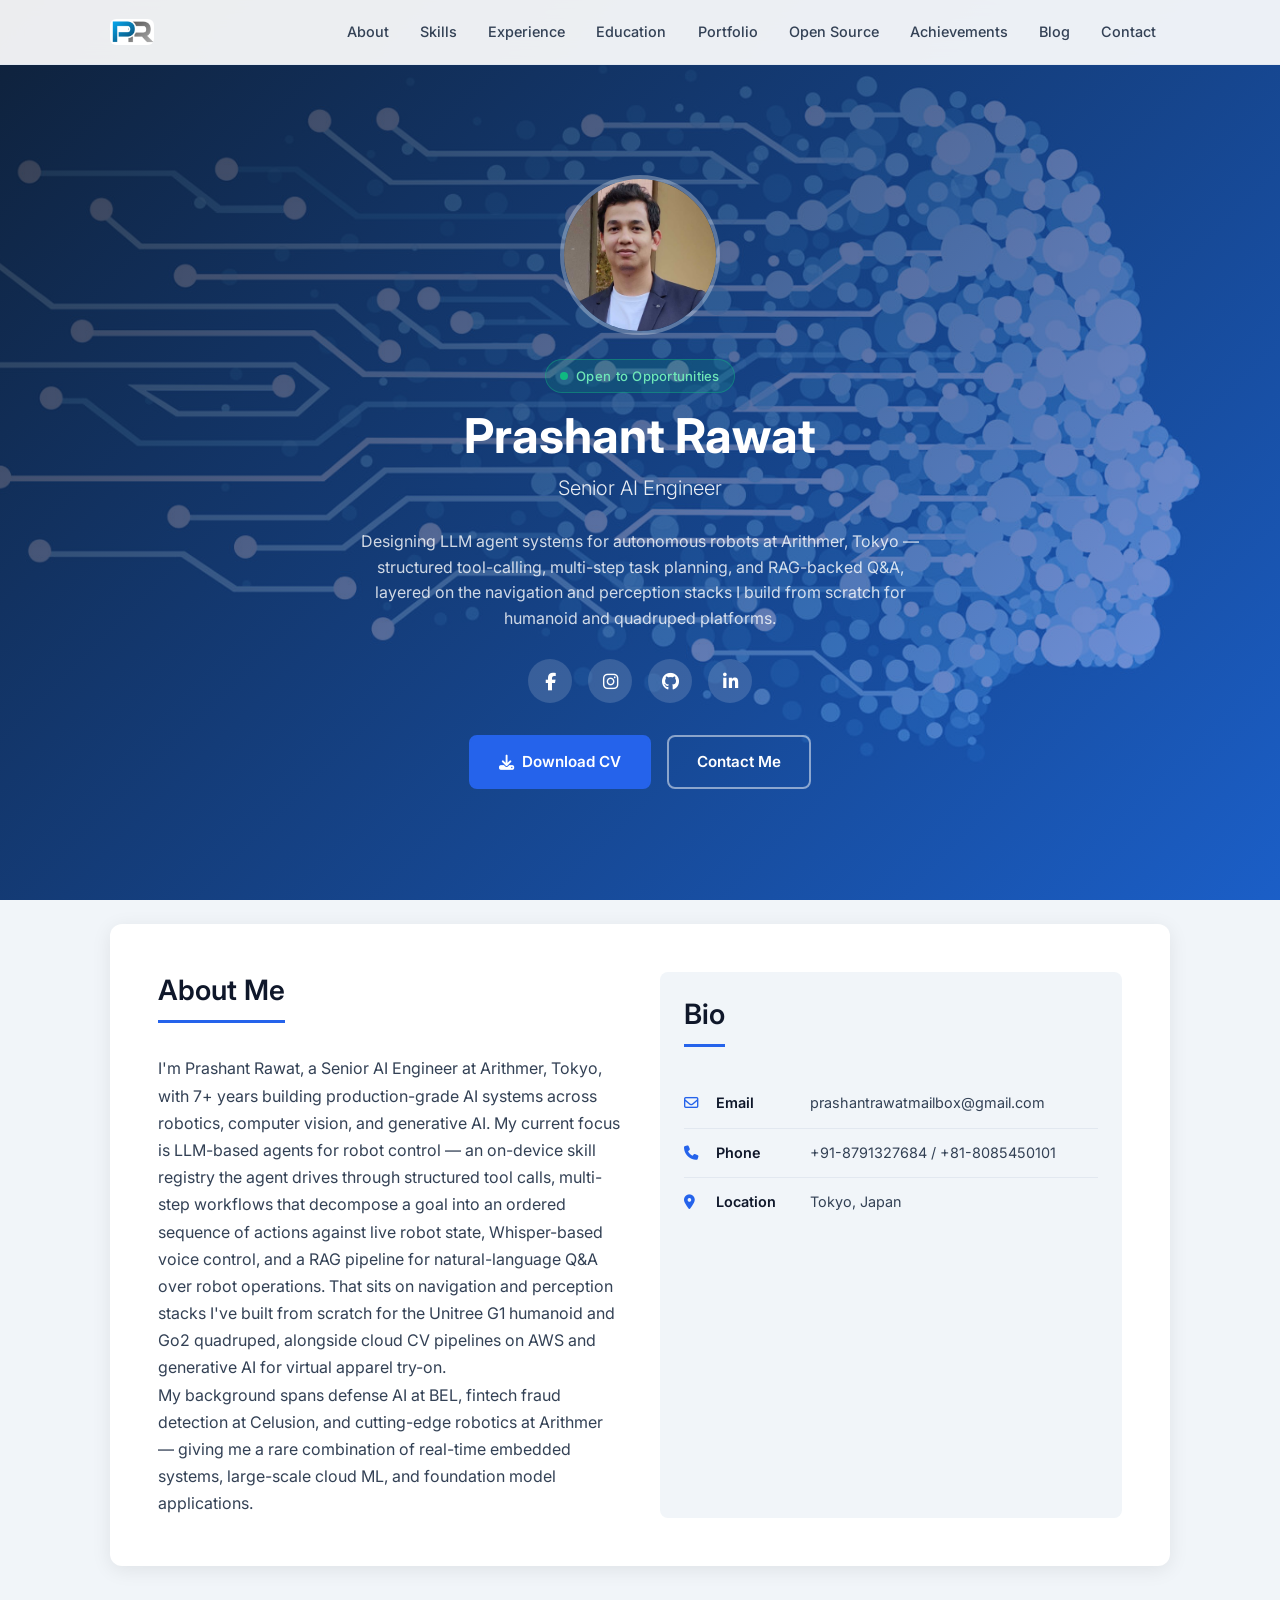
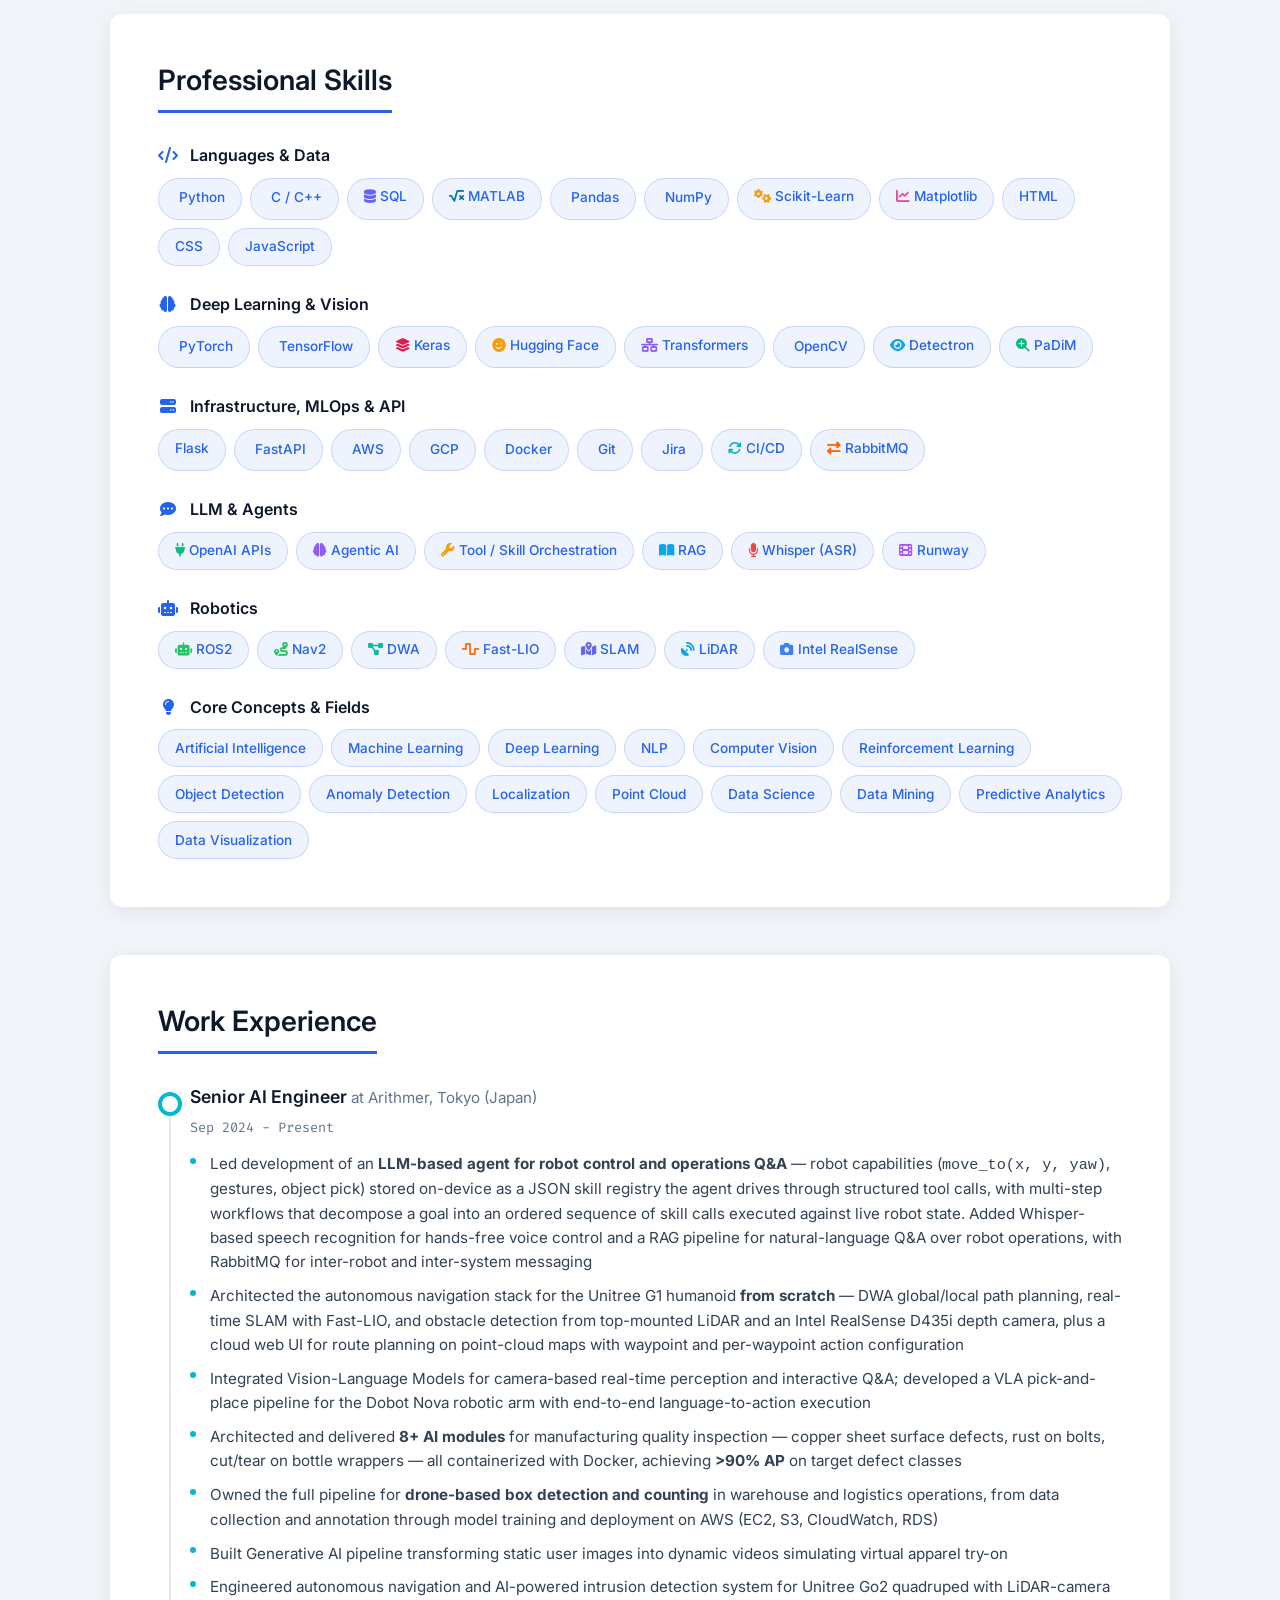
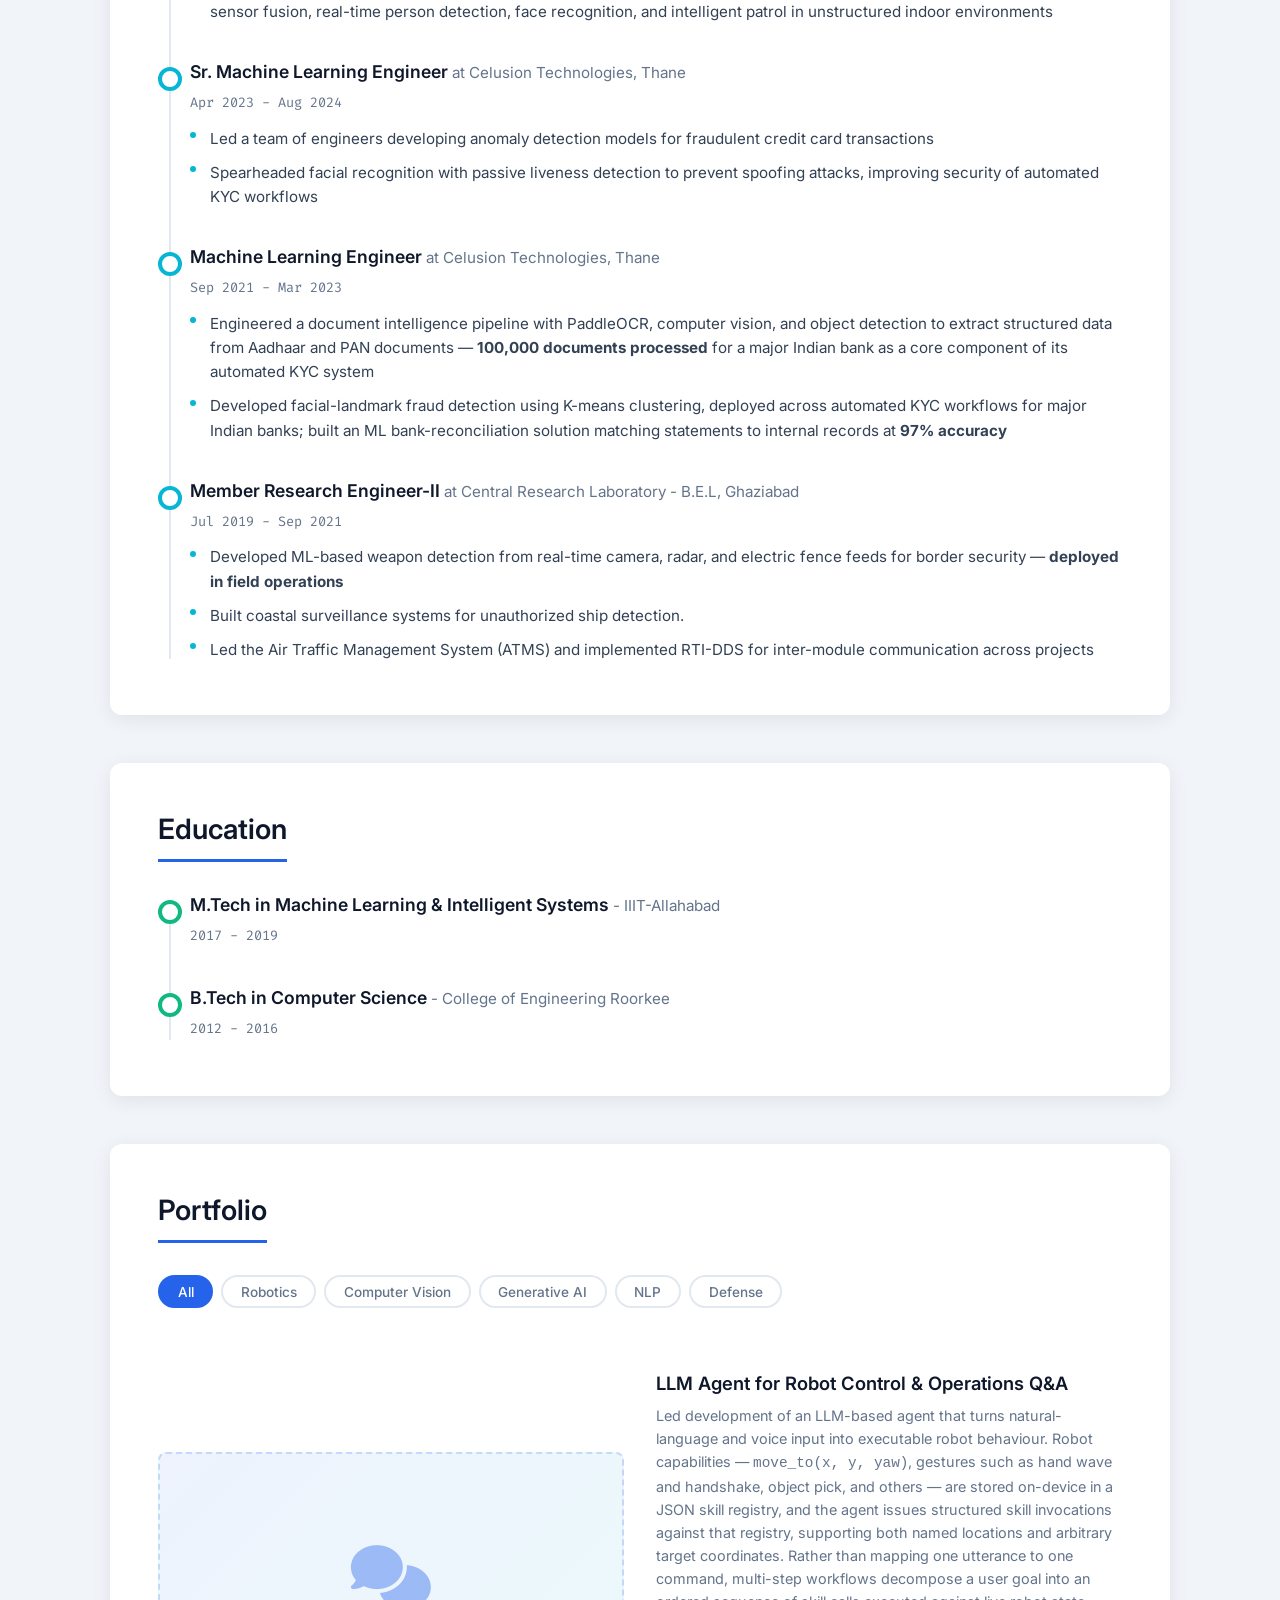
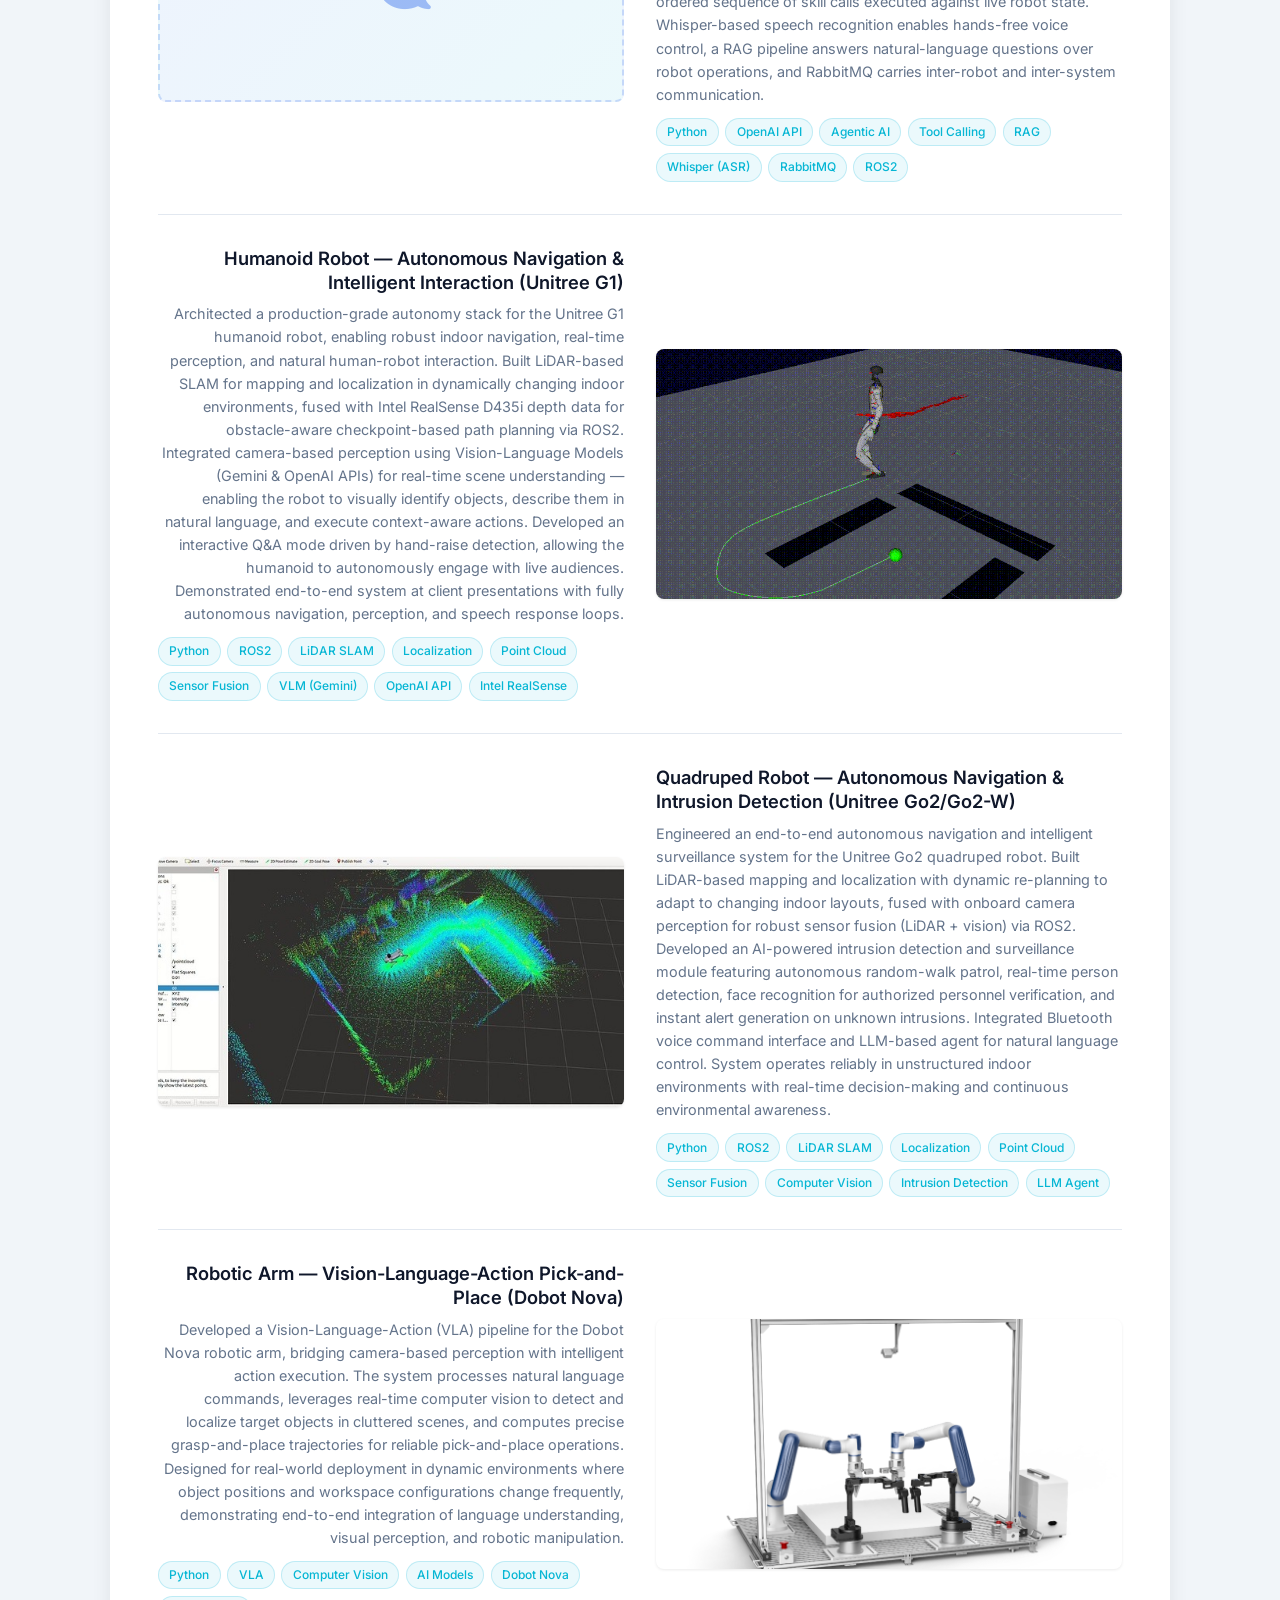
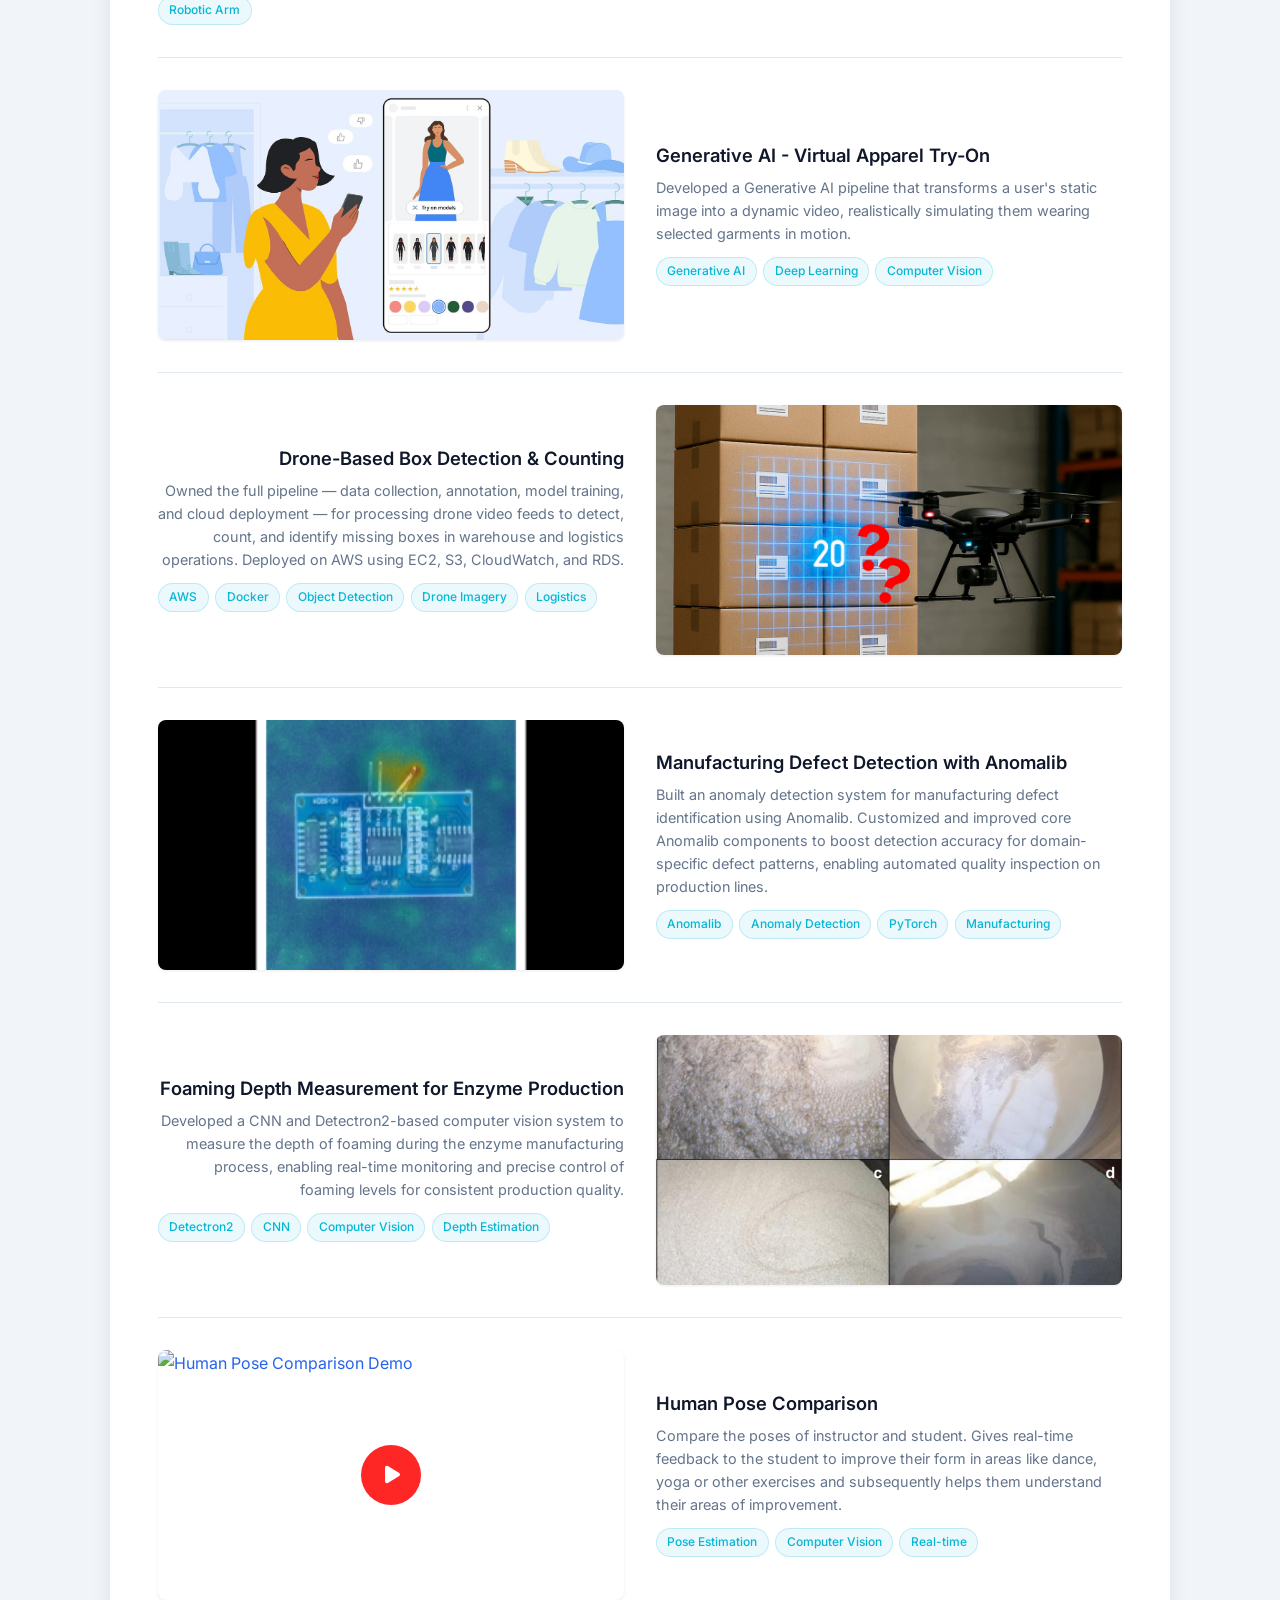
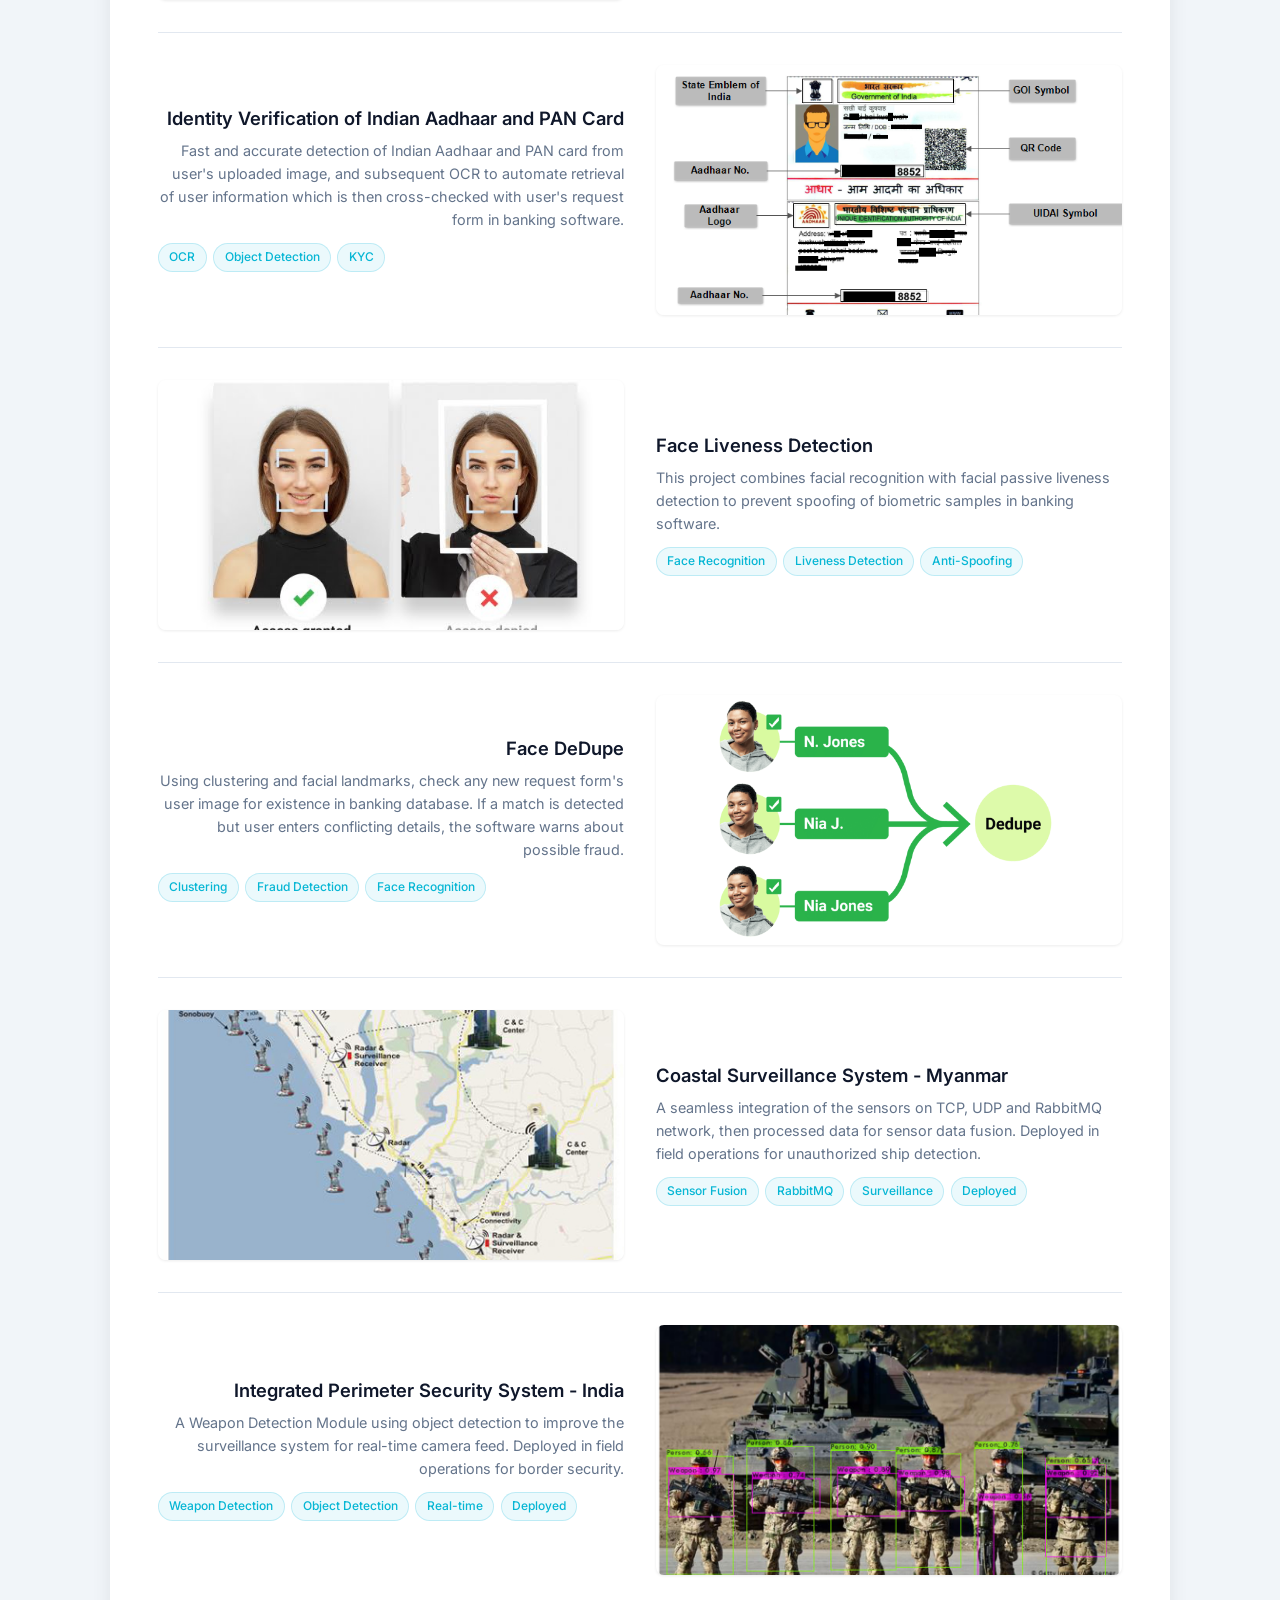
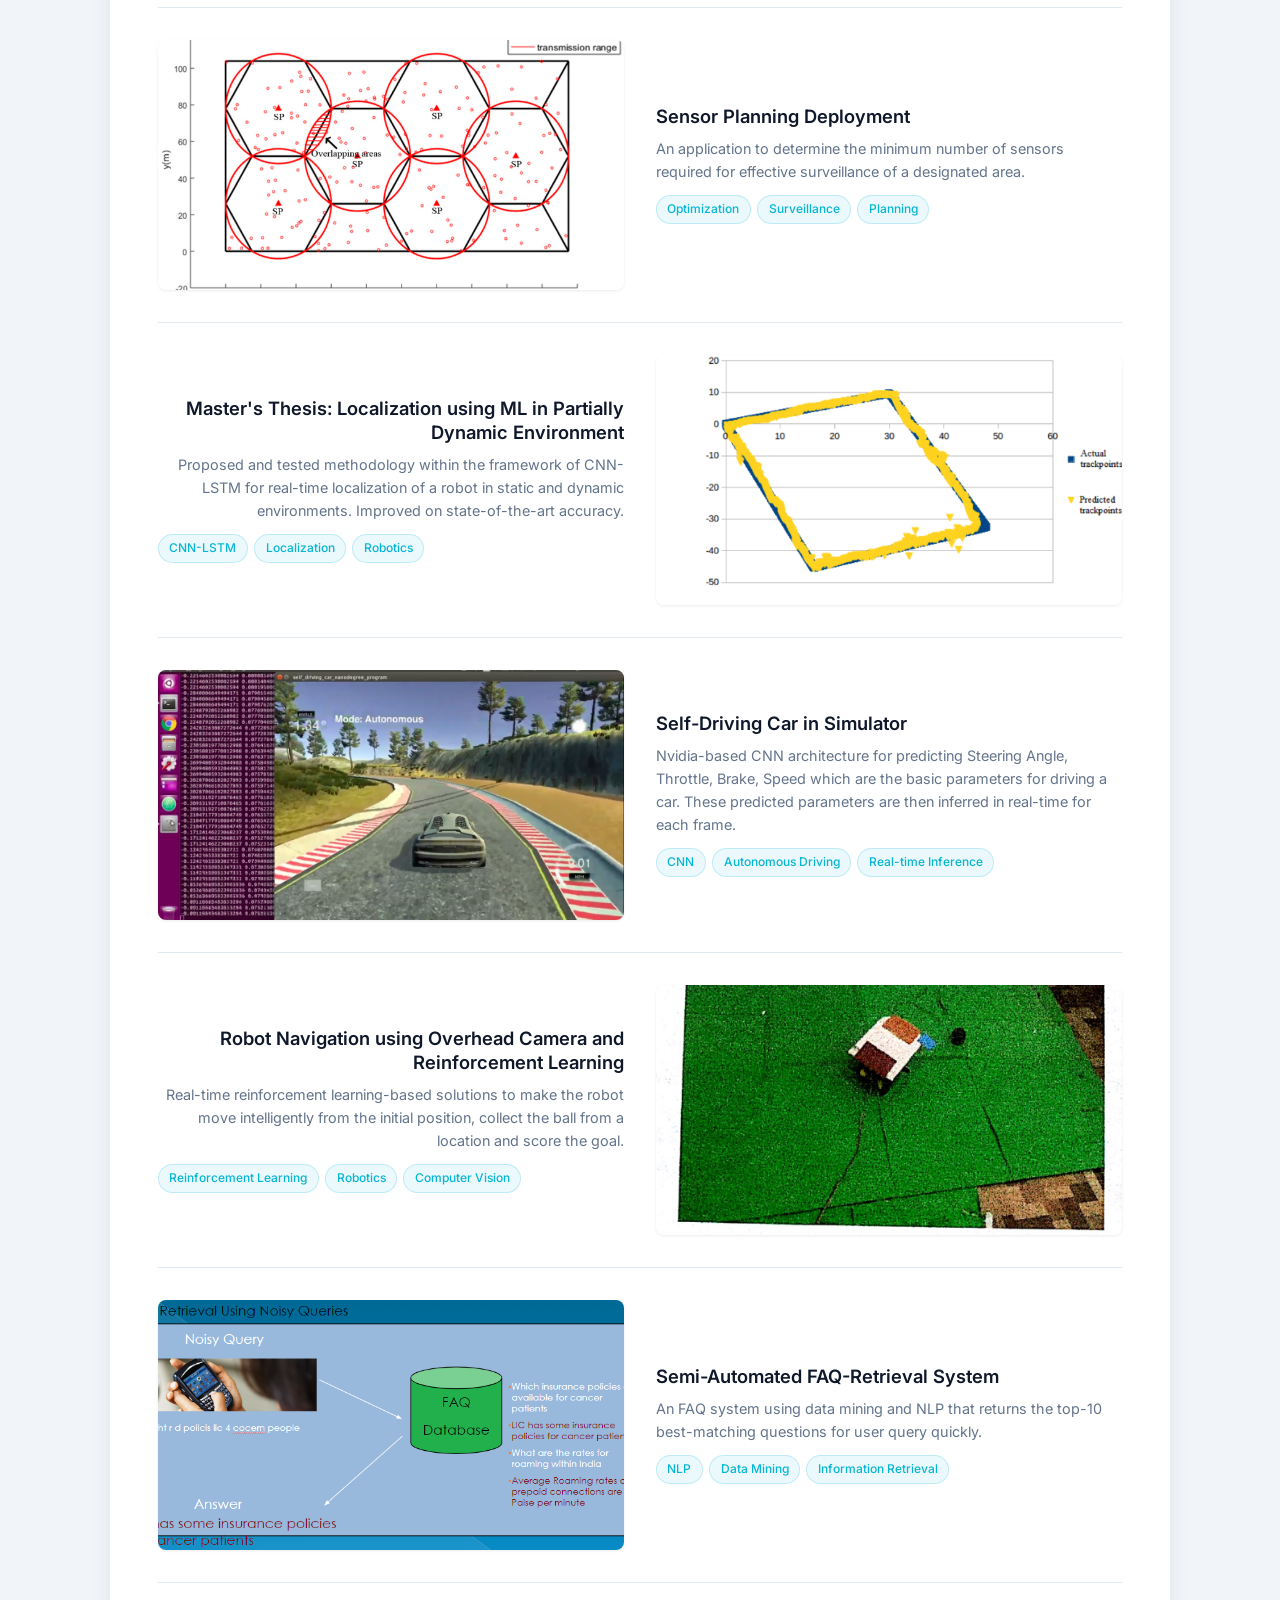
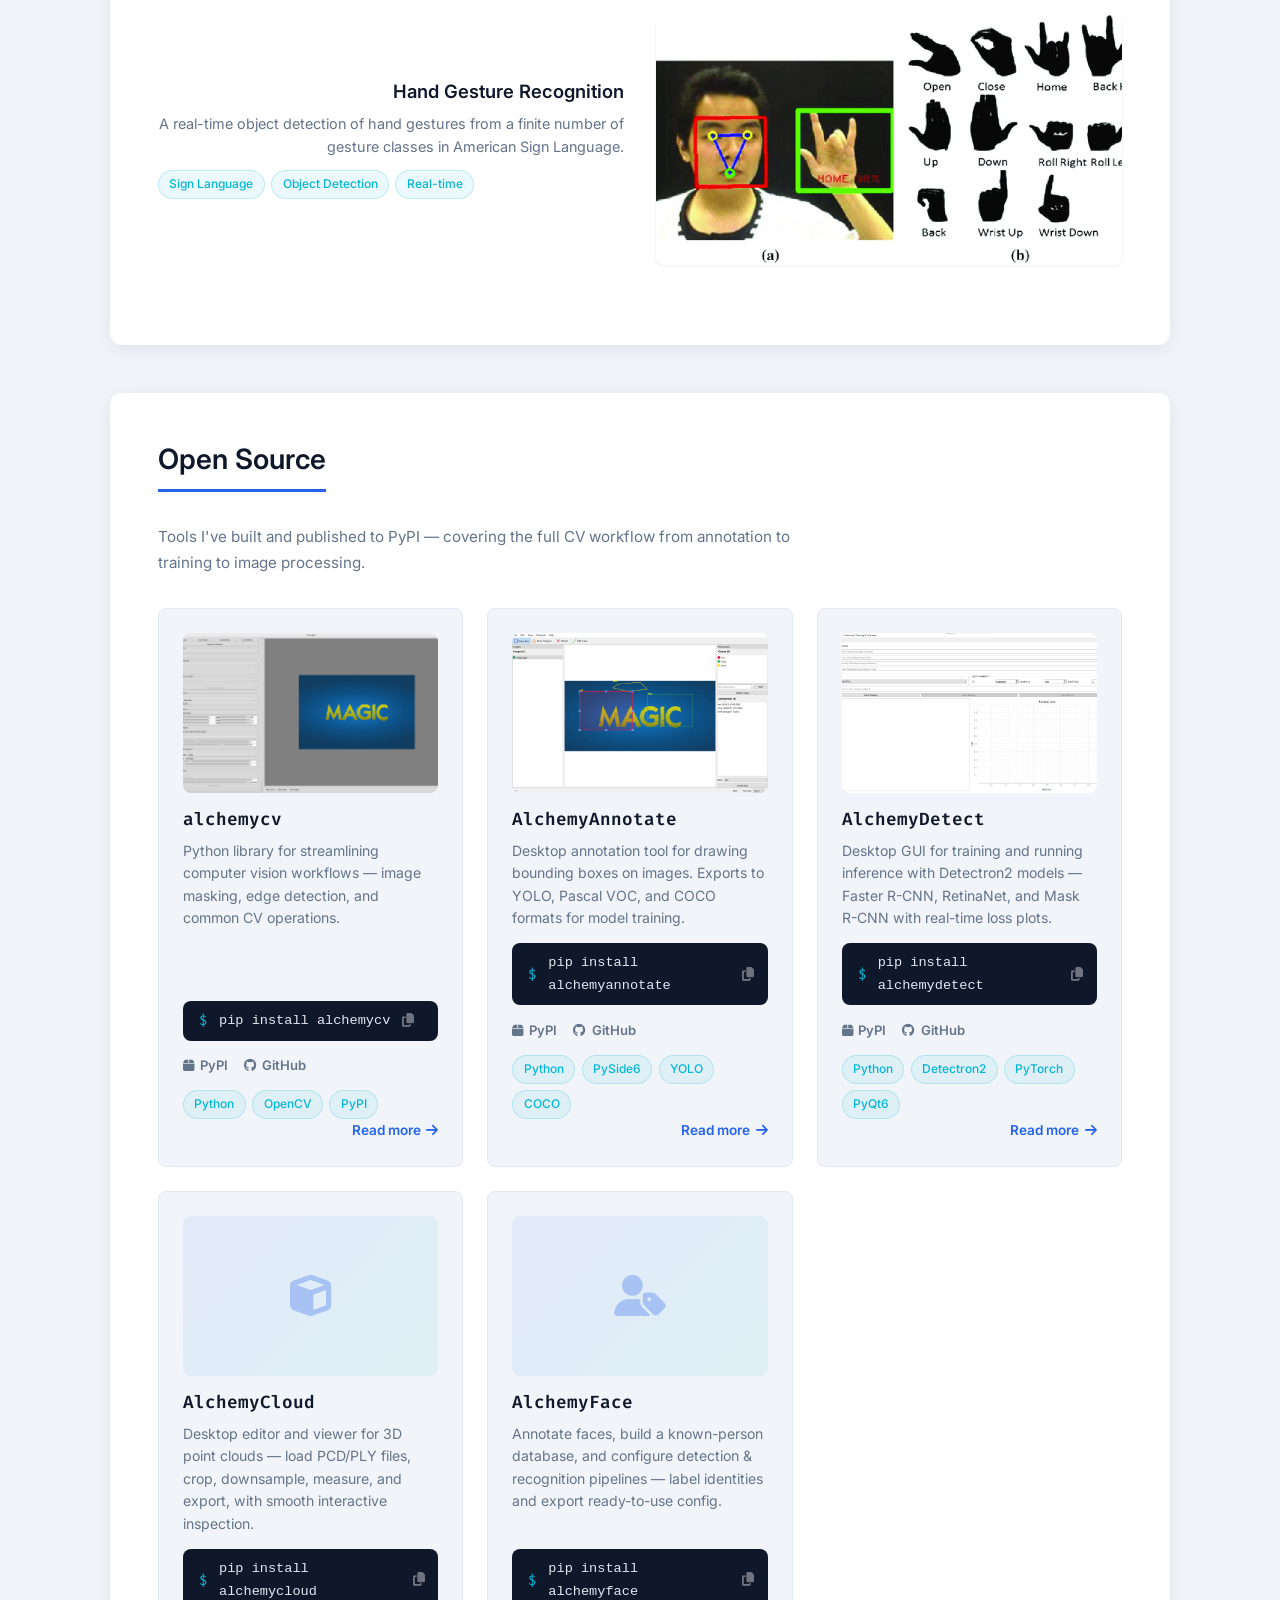
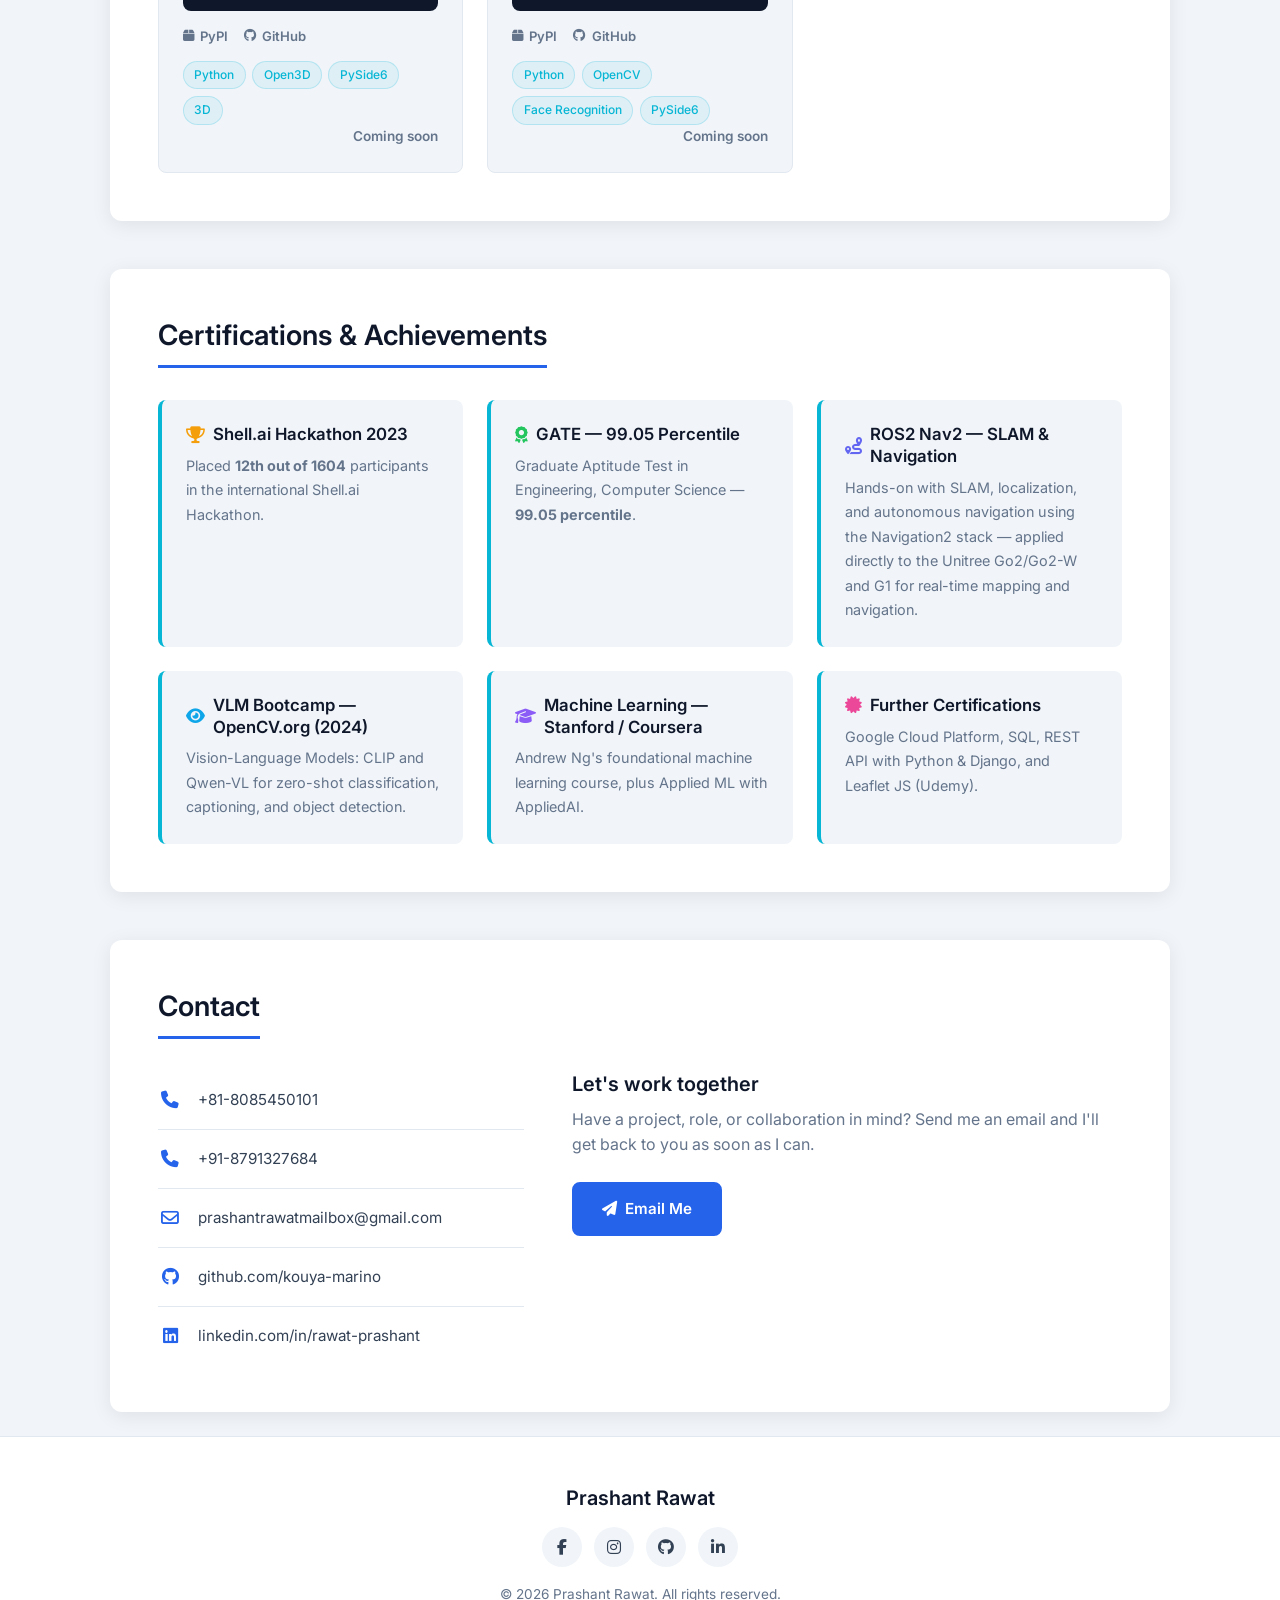
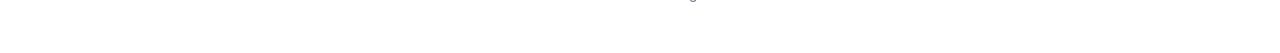
==== commit e3e1e283: "Publish site build from da17d9d" ====
--- a/index.html
+++ b/index.html
@@ -1 +1 @@
-<!doctype html><html lang="en"><head><meta charset="UTF-8"><meta name="viewport" content="width=device-width,initial-scale=1"><title>Prashant Rawat | Senior AI Engineer</title><meta name="description" content="Senior AI Engineer building LLM agents for robotics — tool-calling, RAG, and autonomous navigation for humanoid and quadruped robots. Based in Tokyo."><meta name="keywords" content="Senior AI Engineer, LLM Agents, Agentic AI, Tool Calling, RAG, Whisper ASR, Robotics AI, Humanoid Robot, Unitree G1, Unitree Go2, Autonomous Navigation, LiDAR SLAM, Fast-LIO, Nav2, DWA, Sensor Fusion, Computer Vision, Deep Learning, Generative AI, ROS2, PyTorch, Python, Prashant Rawat, Tokyo"><meta name="author" content="Prashant Rawat"><meta property="og:title" content="Prashant Rawat | Senior AI Engineer"><meta property="og:description" content="Senior AI Engineer designing LLM-based agent systems with structured tool-calling, multi-step workflows and RAG-backed retrieval for autonomous robotics. 7+ years across robotics, computer vision and MLOps."><meta property="og:type" content="website"><meta property="og:url" content="https://www.rawatprashant.com/"><meta property="og:image" content="https://www.rawatprashant.com/assets/images/profile_pic.jpg"><meta name="twitter:card" content="summary_large_image"><meta name="twitter:title" content="Prashant Rawat | Senior AI Engineer"><meta name="twitter:description" content="Senior AI Engineer designing LLM agent systems with tool-calling and RAG for autonomous robotics — humanoid and quadruped navigation, perception and MLOps."><meta name="twitter:image" content="https://www.rawatprashant.com/assets/images/profile_pic.jpg"><link rel="icon" type="image/png" href="assets/images/logo_2.png"><link rel="preconnect" href="https://fonts.googleapis.com"><link rel="preconnect" href="https://fonts.gstatic.com" crossorigin><link href="https://fonts.googleapis.com/css2?family=Inter:wght@300;400;500;600;700&family=Fira+Code:wght@400;500&display=swap" rel="stylesheet"><link rel="stylesheet" href="https://cdnjs.cloudflare.com/ajax/libs/font-awesome/6.5.1/css/all.min.css" integrity="sha512-DTOQO9RWCH3ppGqcWaEA1BIZOC6xxalwEsw9c2QQeAIftl+Vegovlnee1c9QX4TctnWMn13TZye+giMm8e2LwA==" crossorigin="anonymous" referrerpolicy="no-referrer"><link rel="stylesheet" href="https://cdn.jsdelivr.net/gh/devicons/devicon@v2.15.1/devicon.min.css"><link rel="stylesheet" href="https://cdnjs.cloudflare.com/ajax/libs/aos/2.3.4/aos.css"><link rel="stylesheet" href="assets/css/style.css"><noscript><style>[data-aos]{opacity:1!important;transform:translate(0) scale(1)!important}</style></noscript></head><body><header class="site-header" id="top"><div class="container header-inner"><a href="#top" class="logo"><img src="assets/images/logo_2.png" alt="Prashant Rawat Logo" width="44" height="44"> </a><button class="nav-toggle" aria-label="Toggle navigation" aria-expanded="false"><span class="hamburger"></span></button><nav class="site-nav" role="navigation"><ul class="nav-list"><li><a href="#about">About</a></li><li><a href="#skills">Skills</a></li><li><a href="#experience">Experience</a></li><li><a href="#education">Education</a></li><li><a href="#achievements">Achievements</a></li><li><a href="#portfolio">Portfolio</a></li><li><a href="#opensource">Open Source</a></li><li><a href="blog.html">Blog</a></li><li><a href="#contact">Contact</a></li></ul></nav></div></header><section class="hero" id="hero"><div class="hero-bg"><img src="assets/images/header-background.jpg" alt="" loading="eager"><div class="hero-overlay"></div></div><div class="hero-content" data-aos="fade-up" data-aos-duration="800"><div class="avatar-wrapper"><img class="avatar" src="assets/images/profile_pic.jpg" alt="Prashant Rawat" width="160" height="160"></div><div class="availability-badge"><span class="availability-dot"></span> Open to Opportunities</div><h1>Prashant Rawat</h1><p class="hero-subtitle">Senior AI Engineer</p><p class="hero-value-prop">Designing LLM agent systems for autonomous robots at Arithmer, Tokyo &mdash; structured tool-calling, multi-step task planning, and RAG-backed Q&amp;A, layered on the navigation and perception stacks I build from scratch for humanoid and quadruped platforms.</p><div class="hero-social" data-aos="fade-up" data-aos-delay="200"><a href="https://www.facebook.com/prashantrawat.yuki" target="_blank" rel="noopener noreferrer" title="Facebook" aria-label="Facebook"><i class="fab fa-facebook-f"></i></a> <a href="https://www.instagram.com/decoderprashant" target="_blank" rel="noopener noreferrer" title="Instagram" aria-label="Instagram"><i class="fab fa-instagram"></i></a> <a href="https://github.com/kouya-marino" target="_blank" rel="noopener noreferrer" title="GitHub" aria-label="GitHub"><i class="fab fa-github"></i></a> <a href="https://www.linkedin.com/in/rawat-prashant" target="_blank" rel="noopener noreferrer" title="LinkedIn" aria-label="LinkedIn"><i class="fab fa-linkedin-in"></i></a></div><div class="hero-actions" data-aos="fade-up" data-aos-delay="400"><a class="btn btn-primary" href="assets/docs/prashant_rawat_resume.pdf" download><i class="fas fa-download"></i> Download CV </a><a class="btn btn-outline" href="#contact">Contact Me</a></div></div></section><main><section class="section" id="about"><div class="container"><div class="card"><div class="section-grid two-col"><div data-aos="fade-right"><h2 class="section-title">About Me</h2><p>I'm Prashant Rawat, a Senior AI Engineer at Arithmer, Tokyo, with 7+ years building production-grade AI systems across robotics, computer vision, and generative AI. My current focus is LLM-based agents for robot control &mdash; an on-device skill registry the agent drives through structured tool calls, multi-step workflows that decompose a goal into an ordered sequence of actions against live robot state, Whisper-based voice control, and a RAG pipeline for natural-language Q&amp;A over robot operations. That sits on navigation and perception stacks I've built from scratch for the Unitree G1 humanoid and Go2 quadruped, alongside cloud CV pipelines on AWS and generative AI for virtual apparel try-on.</p><p>My background spans defense AI at BEL, fintech fraud detection at Celusion, and cutting-edge robotics at Arithmer — giving me a rare combination of real-time embedded systems, large-scale cloud ML, and foundation model applications.</p></div><div class="bio-info" data-aos="fade-left"><h2 class="section-title">Bio</h2><div class="bio-row"><span class="bio-label"><i class="far fa-envelope"></i> Email</span> <span class="bio-value">prashantrawatmailbox@gmail.com</span></div><div class="bio-row"><span class="bio-label"><i class="fas fa-phone"></i> Phone</span> <span class="bio-value">+91-8791327684 / +81-8085450101</span></div><div class="bio-row"><span class="bio-label"><i class="fas fa-map-marker-alt"></i> Location</span> <span class="bio-value">Tokyo, Japan</span></div></div></div></div></div></section><section class="section" id="skills"><div class="container"><div class="card"><h2 class="section-title" data-aos="fade-up">Professional Skills</h2><div class="skills-category" data-aos="fade-up" data-aos-delay="100"><h3 class="skills-category-title"><i class="fas fa-code"></i> Languages &amp; Data</h3><div class="skills-tags"><span class="skill-tag"><i class="devicon-python-plain colored"></i> Python</span> <span class="skill-tag"><i class="devicon-cplusplus-plain colored"></i> C / C++</span> <span class="skill-tag"><i class="fas fa-database" style="color:#6366f1"></i> SQL</span> <span class="skill-tag"><i class="fas fa-square-root-variable" style="color:#0076a8"></i> MATLAB</span> <span class="skill-tag"><i class="devicon-pandas-plain colored"></i> Pandas</span> <span class="skill-tag"><i class="devicon-numpy-plain colored"></i> NumPy</span> <span class="skill-tag"><i class="fas fa-cogs" style="color:#f59e0b"></i> Scikit-Learn</span> <span class="skill-tag"><i class="fas fa-chart-line" style="color:#ec4899"></i> Matplotlib</span> <span class="skill-tag"><i class="devicon-html5-plain colored"></i> HTML</span> <span class="skill-tag"><i class="devicon-css3-plain colored"></i> CSS</span> <span class="skill-tag"><i class="devicon-javascript-plain colored"></i> JavaScript</span></div></div><div class="skills-category" data-aos="fade-up" data-aos-delay="200"><h3 class="skills-category-title"><i class="fas fa-brain"></i> Deep Learning &amp; Vision</h3><div class="skills-tags"><span class="skill-tag"><i class="devicon-pytorch-plain colored"></i> PyTorch</span> <span class="skill-tag"><i class="devicon-tensorflow-original colored"></i> TensorFlow</span> <span class="skill-tag"><i class="fas fa-layer-group" style="color:#e11d48"></i> Keras</span> <span class="skill-tag"><i class="fas fa-smile" style="color:#f59e0b"></i> Hugging Face</span> <span class="skill-tag"><i class="fas fa-network-wired" style="color:#8b5cf6"></i> Transformers</span> <span class="skill-tag"><i class="devicon-opencv-plain colored"></i> OpenCV</span> <span class="skill-tag"><i class="fas fa-eye" style="color:#0ea5e9"></i> Detectron</span> <span class="skill-tag"><i class="fas fa-search-plus" style="color:#10b981"></i> PaDiM</span></div></div><div class="skills-category" data-aos="fade-up" data-aos-delay="300"><h3 class="skills-category-title"><i class="fas fa-server"></i> Infrastructure, MLOps &amp; API</h3><div class="skills-tags"><span class="skill-tag"><i class="devicon-flask-original colored"></i> Flask</span> <span class="skill-tag"><i class="devicon-fastapi-plain colored"></i> FastAPI</span> <span class="skill-tag"><i class="devicon-amazonwebservices-original colored"></i> AWS</span> <span class="skill-tag"><i class="devicon-googlecloud-plain colored"></i> GCP</span> <span class="skill-tag"><i class="devicon-docker-plain colored"></i> Docker</span> <span class="skill-tag"><i class="devicon-git-plain colored"></i> Git</span> <span class="skill-tag"><i class="devicon-jira-plain colored"></i> Jira</span> <span class="skill-tag"><i class="fas fa-sync-alt" style="color:#06b6d4"></i> CI/CD</span> <span class="skill-tag"><i class="fas fa-exchange-alt" style="color:#f60"></i> RabbitMQ</span></div></div><div class="skills-category" data-aos="fade-up" data-aos-delay="400"><h3 class="skills-category-title"><i class="fas fa-comment-dots"></i> LLM &amp; Agents</h3><div class="skills-tags"><span class="skill-tag"><i class="fas fa-plug" style="color:#10b981"></i> OpenAI APIs</span> <span class="skill-tag"><i class="fas fa-brain" style="color:#8b5cf6"></i> Agentic AI</span> <span class="skill-tag"><i class="fas fa-wrench" style="color:#f59e0b"></i> Tool / Skill Orchestration</span> <span class="skill-tag"><i class="fas fa-book-open" style="color:#0ea5e9"></i> RAG</span> <span class="skill-tag"><i class="fas fa-microphone" style="color:#ef4444"></i> Whisper (ASR)</span> <span class="skill-tag"><i class="fas fa-film" style="color:#a855f7"></i> Runway</span></div></div><div class="skills-category" data-aos="fade-up" data-aos-delay="500"><h3 class="skills-category-title"><i class="fas fa-robot"></i> Robotics</h3><div class="skills-tags"><span class="skill-tag"><i class="fas fa-robot" style="color:#22c55e"></i> ROS2</span> <span class="skill-tag"><i class="fas fa-route" style="color:#22c55e"></i> Nav2</span> <span class="skill-tag"><i class="fas fa-diagram-project" style="color:#14b8a6"></i> DWA</span> <span class="skill-tag"><i class="fas fa-wave-square" style="color:#f97316"></i> Fast-LIO</span> <span class="skill-tag"><i class="fas fa-map-location-dot" style="color:#6366f1"></i> SLAM</span> <span class="skill-tag"><i class="fas fa-satellite-dish" style="color:#0ea5e9"></i> LiDAR</span> <span class="skill-tag"><i class="fas fa-camera" style="color:#3b82f6"></i> Intel RealSense</span></div></div><div class="skills-category" data-aos="fade-up" data-aos-delay="600"><h3 class="skills-category-title"><i class="fas fa-lightbulb"></i> Core Concepts &amp; Fields</h3><div class="skills-tags"><span class="skill-tag">Artificial Intelligence</span> <span class="skill-tag">Machine Learning</span> <span class="skill-tag">Deep Learning</span> <span class="skill-tag">NLP</span> <span class="skill-tag">Computer Vision</span> <span class="skill-tag">Reinforcement Learning</span> <span class="skill-tag">Object Detection</span> <span class="skill-tag">Anomaly Detection</span> <span class="skill-tag">Localization</span> <span class="skill-tag">Point Cloud</span> <span class="skill-tag">Data Science</span> <span class="skill-tag">Data Mining</span> <span class="skill-tag">Predictive Analytics</span> <span class="skill-tag">Data Visualization</span></div></div></div></div></section><section class="section" id="experience"><div class="container"><div class="card"><h2 class="section-title" data-aos="fade-up">Work Experience</h2><div class="timeline"><div class="timeline-item" data-aos="fade-up" data-aos-delay="0"><div class="timeline-marker marker-info"></div><div class="timeline-content"><h3>Senior AI Engineer <span class="company">at Arithmer, Tokyo (Japan)</span></h3><time class="timeline-date">Sep 2024 - Present</time><ul class="timeline-bullets"><li>Led development of an <strong>LLM-based agent for robot control and operations Q&amp;A</strong> &mdash; robot capabilities (<code>move_to(x, y, yaw)</code>, gestures, object pick) stored on-device as a JSON skill registry the agent drives through structured tool calls, with multi-step workflows that decompose a goal into an ordered sequence of skill calls executed against live robot state. Added Whisper-based speech recognition for hands-free voice control and a RAG pipeline for natural-language Q&amp;A over robot operations, with RabbitMQ for inter-robot and inter-system messaging</li><li>Architected the autonomous navigation stack for the Unitree G1 humanoid <strong>from scratch</strong> &mdash; DWA global/local path planning, real-time SLAM with Fast-LIO, and obstacle detection from top-mounted LiDAR and an Intel RealSense D435i depth camera, plus a cloud web UI for route planning on point-cloud maps with waypoint and per-waypoint action configuration</li><li>Integrated Vision-Language Models for camera-based real-time perception and interactive Q&amp;A; developed a VLA pick-and-place pipeline for the Dobot Nova robotic arm with end-to-end language-to-action execution</li><li>Architected and delivered <strong>8+ AI modules</strong> for manufacturing quality inspection &mdash; copper sheet surface defects, rust on bolts, cut/tear on bottle wrappers &mdash; all containerized with Docker, achieving <strong>&gt;90% AP</strong> on target defect classes</li><li>Owned the full pipeline for <strong>drone-based box detection and counting</strong> in warehouse and logistics operations, from data collection and annotation through model training and deployment on AWS (EC2, S3, CloudWatch, RDS)</li><li>Built Generative AI pipeline transforming static user images into dynamic videos simulating virtual apparel try-on</li><li>Engineered autonomous navigation and AI-powered intrusion detection system for Unitree Go2 quadruped with LiDAR-camera sensor fusion, real-time person detection, face recognition, and intelligent patrol in unstructured indoor environments</li></ul></div></div><div class="timeline-item" data-aos="fade-up" data-aos-delay="100"><div class="timeline-marker marker-info"></div><div class="timeline-content"><h3>Sr. Machine Learning Engineer <span class="company">at Celusion Technologies, Thane</span></h3><time class="timeline-date">Apr 2023 - Aug 2024</time><ul class="timeline-bullets"><li>Led a team of engineers developing anomaly detection models for fraudulent credit card transactions</li><li>Spearheaded facial recognition with passive liveness detection to prevent spoofing attacks, improving security of automated KYC workflows</li></ul></div></div><div class="timeline-item" data-aos="fade-up" data-aos-delay="200"><div class="timeline-marker marker-info"></div><div class="timeline-content"><h3>Machine Learning Engineer <span class="company">at Celusion Technologies, Thane</span></h3><time class="timeline-date">Sep 2021 - Mar 2023</time><ul class="timeline-bullets"><li>Engineered a document intelligence pipeline with PaddleOCR, computer vision, and object detection to extract structured data from Aadhaar and PAN documents &mdash; <strong>100,000 documents processed</strong> for a major Indian bank as a core component of its automated KYC system</li><li>Developed facial-landmark fraud detection using K-means clustering, deployed across automated KYC workflows for major Indian banks; built an ML bank-reconciliation solution matching statements to internal records at <strong>97% accuracy</strong></li></ul></div></div><div class="timeline-item" data-aos="fade-up" data-aos-delay="300"><div class="timeline-marker marker-info"></div><div class="timeline-content"><h3>Member Research Engineer-II <span class="company">at Central Research Laboratory - B.E.L, Ghaziabad</span></h3><time class="timeline-date">Jul 2019 - Sep 2021</time><ul class="timeline-bullets"><li>Developed ML-based weapon detection from real-time camera, radar, and electric fence feeds for border security &mdash; <strong>deployed in field operations</strong></li><li>Built coastal surveillance systems for unauthorized ship detection.</li><li>Led the Air Traffic Management System (ATMS) and implemented RTI-DDS for inter-module communication across projects</li></ul></div></div></div></div></div></section><section class="section" id="education"><div class="container"><div class="card"><h2 class="section-title" data-aos="fade-up">Education</h2><div class="timeline"><div class="timeline-item" data-aos="fade-up" data-aos-delay="0"><div class="timeline-marker marker-success"></div><div class="timeline-content"><h3>M.Tech in Machine Learning &amp; Intelligent Systems <span class="company">- IIIT-Allahabad</span></h3><time class="timeline-date">2017 - 2019</time></div></div><div class="timeline-item" data-aos="fade-up" data-aos-delay="100"><div class="timeline-marker marker-success"></div><div class="timeline-content"><h3>B.Tech in Computer Science <span class="company">- College of Engineering Roorkee</span></h3><time class="timeline-date">2012 - 2016</time></div></div></div></div></div></section><section class="section" id="achievements"><div class="container"><div class="card"><h2 class="section-title" data-aos="fade-up">Certifications &amp; Achievements</h2><div class="opensource-grid achievements-grid"><div class="reference-item" data-aos="fade-up" data-aos-delay="0"><h3><i class="fas fa-trophy" style="color:#f59e0b"></i> Shell.ai Hackathon 2023</h3><p>Placed <strong>12th out of 1604</strong> participants in the international Shell.ai Hackathon.</p></div><div class="reference-item" data-aos="fade-up" data-aos-delay="100"><h3><i class="fas fa-award" style="color:#22c55e"></i> GATE &mdash; 99.05 Percentile</h3><p>Graduate Aptitude Test in Engineering, Computer Science &mdash; <strong>99.05 percentile</strong>.</p></div><div class="reference-item" data-aos="fade-up" data-aos-delay="200"><h3><i class="fas fa-route" style="color:#6366f1"></i> ROS2 Nav2 &mdash; SLAM &amp; Navigation</h3><p>Hands-on with SLAM, localization, and autonomous navigation using the Navigation2 stack &mdash; applied directly to the Unitree Go2/Go2-W and G1 for real-time mapping and navigation.</p></div><div class="reference-item" data-aos="fade-up" data-aos-delay="300"><h3><i class="fas fa-eye" style="color:#0ea5e9"></i> VLM Bootcamp &mdash; OpenCV.org (2024)</h3><p>Vision-Language Models: CLIP and Qwen-VL for zero-shot classification, captioning, and object detection.</p></div><div class="reference-item" data-aos="fade-up" data-aos-delay="400"><h3><i class="fas fa-graduation-cap" style="color:#8b5cf6"></i> Machine Learning &mdash; Stanford / Coursera</h3><p>Andrew Ng's foundational machine learning course, plus Applied ML with AppliedAI.</p></div><div class="reference-item" data-aos="fade-up" data-aos-delay="500"><h3><i class="fas fa-certificate" style="color:#ec4899"></i> Further Certifications</h3><p>Google Cloud Platform, SQL, REST API with Python &amp; Django, and Leaflet JS (Udemy).</p></div></div></div></div></section><section class="section" id="portfolio"><div class="container"><div class="card"><h2 class="section-title" data-aos="fade-up">Portfolio</h2><div class="project-filters" data-aos="fade-up" data-aos-delay="100"><button class="filter-btn active" data-filter="all">All</button> <button class="filter-btn" data-filter="robotics">Robotics</button> <button class="filter-btn" data-filter="computer-vision">Computer Vision</button> <button class="filter-btn" data-filter="generative-ai">Generative AI</button> <button class="filter-btn" data-filter="nlp">NLP</button> <button class="filter-btn" data-filter="defense">Defense</button></div><div class="project-row" data-category="robotics"><div class="project-media" data-aos="fade-right"><div class="project-placeholder"><i class="fas fa-comments"></i></div></div><div class="project-info" data-aos="fade-left"><h3>LLM Agent for Robot Control &amp; Operations Q&amp;A</h3><p>Led development of an LLM-based agent that turns natural-language and voice input into executable robot behaviour. Robot capabilities &mdash; <code>move_to(x, y, yaw)</code>, gestures such as hand wave and handshake, object pick, and others &mdash; are stored on-device in a JSON skill registry, and the agent issues structured skill invocations against that registry, supporting both named locations and arbitrary target coordinates. Rather than mapping one utterance to one command, multi-step workflows decompose a user goal into an ordered sequence of skill calls executed against live robot state. Whisper-based speech recognition enables hands-free voice control, a RAG pipeline answers natural-language questions over robot operations, and RabbitMQ carries inter-robot and inter-system communication.</p><div class="project-tags"><span class="project-tag">Python</span> <span class="project-tag">OpenAI API</span> <span class="project-tag">Agentic AI</span> <span class="project-tag">Tool Calling</span> <span class="project-tag">RAG</span> <span class="project-tag">Whisper (ASR)</span> <span class="project-tag">RabbitMQ</span> <span class="project-tag">ROS2</span></div></div></div><div class="project-row reverse" data-category="robotics"><div class="project-media" data-aos="fade-left"><img src="assets/images/Projects/P_UnitreeG1.gif" alt="Unitree G1 Humanoid Robot" loading="lazy"></div><div class="project-info" data-aos="fade-right"><h3>Humanoid Robot &mdash; Autonomous Navigation &amp; Intelligent Interaction (Unitree G1)</h3><p>Architected a production-grade autonomy stack for the Unitree G1 humanoid robot, enabling robust indoor navigation, real-time perception, and natural human-robot interaction. Built LiDAR-based SLAM for mapping and localization in dynamically changing indoor environments, fused with Intel RealSense D435i depth data for obstacle-aware checkpoint-based path planning via ROS2. Integrated camera-based perception using Vision-Language Models (Gemini &amp; OpenAI APIs) for real-time scene understanding &mdash; enabling the robot to visually identify objects, describe them in natural language, and execute context-aware actions. Developed an interactive Q&amp;A mode driven by hand-raise detection, allowing the humanoid to autonomously engage with live audiences. Demonstrated end-to-end system at client presentations with fully autonomous navigation, perception, and speech response loops.</p><div class="project-tags"><span class="project-tag">Python</span> <span class="project-tag">ROS2</span> <span class="project-tag">LiDAR SLAM</span> <span class="project-tag">Localization</span> <span class="project-tag">Point Cloud</span> <span class="project-tag">Sensor Fusion</span> <span class="project-tag">VLM (Gemini)</span> <span class="project-tag">OpenAI API</span> <span class="project-tag">Intel RealSense</span></div></div></div><div class="project-row" data-category="robotics"><div class="project-media" data-aos="fade-right"><img src="assets/images/Projects/P_UnitreeGo2.jpg" alt="Unitree Go2 Quadruped Robot" loading="lazy"></div><div class="project-info" data-aos="fade-left"><h3>Quadruped Robot &mdash; Autonomous Navigation &amp; Intrusion Detection (Unitree Go2/Go2-W)</h3><p>Engineered an end-to-end autonomous navigation and intelligent surveillance system for the Unitree Go2 quadruped robot. Built LiDAR-based mapping and localization with dynamic re-planning to adapt to changing indoor layouts, fused with onboard camera perception for robust sensor fusion (LiDAR + vision) via ROS2. Developed an AI-powered intrusion detection and surveillance module featuring autonomous random-walk patrol, real-time person detection, face recognition for authorized personnel verification, and instant alert generation on unknown intrusions. Integrated Bluetooth voice command interface and LLM-based agent for natural language control. System operates reliably in unstructured indoor environments with real-time decision-making and continuous environmental awareness.</p><div class="project-tags"><span class="project-tag">Python</span> <span class="project-tag">ROS2</span> <span class="project-tag">LiDAR SLAM</span> <span class="project-tag">Localization</span> <span class="project-tag">Point Cloud</span> <span class="project-tag">Sensor Fusion</span> <span class="project-tag">Computer Vision</span> <span class="project-tag">Intrusion Detection</span> <span class="project-tag">LLM Agent</span></div></div></div><div class="project-row reverse" data-category="robotics"><div class="project-media" data-aos="fade-left"><img src="assets/images/Projects/P_dobot.png" alt="Dobot_Nova" loading="lazy"></div><div class="project-info" data-aos="fade-right"><h3>Robotic Arm &mdash; Vision-Language-Action Pick-and-Place (Dobot Nova)</h3><p>Developed a Vision-Language-Action (VLA) pipeline for the Dobot Nova robotic arm, bridging camera-based perception with intelligent action execution. The system processes natural language commands, leverages real-time computer vision to detect and localize target objects in cluttered scenes, and computes precise grasp-and-place trajectories for reliable pick-and-place operations. Designed for real-world deployment in dynamic environments where object positions and workspace configurations change frequently, demonstrating end-to-end integration of language understanding, visual perception, and robotic manipulation.</p><div class="project-tags"><span class="project-tag">Python</span> <span class="project-tag">VLA</span> <span class="project-tag">Computer Vision</span> <span class="project-tag">AI Models</span> <span class="project-tag">Dobot Nova</span> <span class="project-tag">Robotic Arm</span></div></div></div><div class="project-row" data-category="generative-ai"><div class="project-media" data-aos="fade-right"><img src="assets/images/Projects/P_cloth_genAI.jpg" alt="Apparel Try-on" loading="lazy"></div><div class="project-info" data-aos="fade-left"><h3>Generative AI - Virtual Apparel Try-On</h3><p>Developed a Generative AI pipeline that transforms a user's static image into a dynamic video, realistically simulating them wearing selected garments in motion.</p><div class="project-tags"><span class="project-tag">Generative AI</span> <span class="project-tag">Deep Learning</span> <span class="project-tag">Computer Vision</span></div></div></div><div class="project-row reverse" data-category="computer-vision"><div class="project-media" data-aos="fade-left"><img src="assets/images/Projects/P_drone.png" alt="Drone counting stacked boxes in a warehouse with detection overlay" loading="lazy"></div><div class="project-info" data-aos="fade-right"><h3>Drone-Based Box Detection &amp; Counting</h3><p>Owned the full pipeline &mdash; data collection, annotation, model training, and cloud deployment &mdash; for processing drone video feeds to detect, count, and identify missing boxes in warehouse and logistics operations. Deployed on AWS using EC2, S3, CloudWatch, and RDS.</p><div class="project-tags"><span class="project-tag">AWS</span> <span class="project-tag">Docker</span> <span class="project-tag">Object Detection</span> <span class="project-tag">Drone Imagery</span> <span class="project-tag">Logistics</span></div></div></div><div class="project-row" data-category="computer-vision"><div class="project-media" data-aos="fade-right"><img src="assets/images/Projects/P_anomalib.png" alt="Anomalib" loading="lazy"></div><div class="project-info" data-aos="fade-left"><h3>Manufacturing Defect Detection with Anomalib</h3><p>Built an anomaly detection system for manufacturing defect identification using Anomalib. Customized and improved core Anomalib components to boost detection accuracy for domain-specific defect patterns, enabling automated quality inspection on production lines.</p><div class="project-tags"><span class="project-tag">Anomalib</span> <span class="project-tag">Anomaly Detection</span> <span class="project-tag">PyTorch</span> <span class="project-tag">Manufacturing</span></div></div></div><div class="project-row reverse" data-category="computer-vision"><div class="project-media" data-aos="fade-left"><img src="assets/images/Projects/P_enzyme.png" alt="Enzyme" loading="lazy"></div><div class="project-info" data-aos="fade-right"><h3>Foaming Depth Measurement for Enzyme Production</h3><p>Developed a CNN and Detectron2-based computer vision system to measure the depth of foaming during the enzyme manufacturing process, enabling real-time monitoring and precise control of foaming levels for consistent production quality.</p><div class="project-tags"><span class="project-tag">Detectron2</span> <span class="project-tag">CNN</span> <span class="project-tag">Computer Vision</span> <span class="project-tag">Depth Estimation</span></div></div></div><div class="project-row" data-category="computer-vision"><div class="project-media" data-aos="fade-right"><a href="https://www.youtube.com/watch?v=rBu0a6KDOco" target="_blank" rel="noopener noreferrer" class="video-thumbnail"><img src="https://img.youtube.com/vi/rBu0a6KDOco/hqdefault.jpg" alt="Human Pose Comparison Demo" loading="lazy"><div class="play-btn"><i class="fas fa-play"></i></div></a></div><div class="project-info" data-aos="fade-left"><h3>Human Pose Comparison</h3><p>Compare the poses of instructor and student. Gives real-time feedback to the student to improve their form in areas like dance, yoga or other exercises and subsequently helps them understand their areas of improvement.</p><div class="project-tags"><span class="project-tag">Pose Estimation</span> <span class="project-tag">Computer Vision</span> <span class="project-tag">Real-time</span></div></div></div><div class="project-row reverse" data-category="computer-vision"><div class="project-media" data-aos="fade-left"><img src="assets/images/Projects/P_AadharOCR.png" alt="Aadhaar and PAN Card Verification" loading="lazy"></div><div class="project-info" data-aos="fade-right"><h3>Identity Verification of Indian Aadhaar and PAN Card</h3><p>Fast and accurate detection of Indian Aadhaar and PAN card from user's uploaded image, and subsequent OCR to automate retrieval of user information which is then cross-checked with user's request form in banking software.</p><div class="project-tags"><span class="project-tag">OCR</span> <span class="project-tag">Object Detection</span> <span class="project-tag">KYC</span></div></div></div><div class="project-row" data-category="computer-vision"><div class="project-media" data-aos="fade-right"><img src="assets/images/Projects/P_Liveness.jpg" alt="Face Liveness Detection" loading="lazy"></div><div class="project-info" data-aos="fade-left"><h3>Face Liveness Detection</h3><p>This project combines facial recognition with facial passive liveness detection to prevent spoofing of biometric samples in banking software.</p><div class="project-tags"><span class="project-tag">Face Recognition</span> <span class="project-tag">Liveness Detection</span> <span class="project-tag">Anti-Spoofing</span></div></div></div><div class="project-row reverse" data-category="computer-vision"><div class="project-media" data-aos="fade-left"><img src="assets/images/Projects/P_FaceDedupe.png" alt="Face DeDupe System" loading="lazy"></div><div class="project-info" data-aos="fade-right"><h3>Face DeDupe</h3><p>Using clustering and facial landmarks, check any new request form's user image for existence in banking database. If a match is detected but user enters conflicting details, the software warns about possible fraud.</p><div class="project-tags"><span class="project-tag">Clustering</span> <span class="project-tag">Fraud Detection</span> <span class="project-tag">Face Recognition</span></div></div></div><div class="project-row" data-category="defense"><div class="project-media" data-aos="fade-right"><img src="assets/images/Projects/P_CSS.jpg" alt="Coastal Surveillance System" loading="lazy"></div><div class="project-info" data-aos="fade-left"><h3>Coastal Surveillance System - Myanmar</h3><p>A seamless integration of the sensors on TCP, UDP and RabbitMQ network, then processed data for sensor data fusion. Deployed in field operations for unauthorized ship detection.</p><div class="project-tags"><span class="project-tag">Sensor Fusion</span> <span class="project-tag">RabbitMQ</span> <span class="project-tag">Surveillance</span> <span class="project-tag">Deployed</span></div></div></div><div class="project-row reverse" data-category="defense"><div class="project-media" data-aos="fade-left"><img src="assets/images/Projects/P_IPSS.jpg" alt="Integrated Perimeter Security System" loading="lazy"></div><div class="project-info" data-aos="fade-right"><h3>Integrated Perimeter Security System - India</h3><p>A Weapon Detection Module using object detection to improve the surveillance system for real-time camera feed. Deployed in field operations for border security.</p><div class="project-tags"><span class="project-tag">Weapon Detection</span> <span class="project-tag">Object Detection</span> <span class="project-tag">Real-time</span> <span class="project-tag">Deployed</span></div></div></div><div class="project-row" data-category="defense"><div class="project-media" data-aos="fade-right"><img src="assets/images/Projects/P_Sensor_Deployment.png" alt="Sensor Planning Deployment" loading="lazy"></div><div class="project-info" data-aos="fade-left"><h3>Sensor Planning Deployment</h3><p>An application to determine the minimum number of sensors required for effective surveillance of a designated area.</p><div class="project-tags"><span class="project-tag">Optimization</span> <span class="project-tag">Surveillance</span> <span class="project-tag">Planning</span></div></div></div><div class="project-row reverse" data-category="robotics"><div class="project-media" data-aos="fade-left"><img src="assets/images/Projects/P_Thesis.png" alt="Localization using Machine Learning" loading="lazy"></div><div class="project-info" data-aos="fade-right"><h3>Master's Thesis: Localization using ML in Partially Dynamic Environment</h3><p>Proposed and tested methodology within the framework of CNN-LSTM for real-time localization of a robot in static and dynamic environments. Improved on state-of-the-art accuracy.</p><div class="project-tags"><span class="project-tag">CNN-LSTM</span> <span class="project-tag">Localization</span> <span class="project-tag">Robotics</span></div></div></div><div class="project-row" data-category="robotics"><div class="project-media" data-aos="fade-right"><img src="assets/images/Projects/P_SelfCar.jpg" alt="Self-Driving Car Simulator" loading="lazy"></div><div class="project-info" data-aos="fade-left"><h3>Self-Driving Car in Simulator</h3><p>Nvidia-based CNN architecture for predicting Steering Angle, Throttle, Brake, Speed which are the basic parameters for driving a car. These predicted parameters are then inferred in real-time for each frame.</p><div class="project-tags"><span class="project-tag">CNN</span> <span class="project-tag">Autonomous Driving</span> <span class="project-tag">Real-time Inference</span></div></div></div><div class="project-row reverse" data-category="robotics"><div class="project-media" data-aos="fade-left"><img src="assets/images/Projects/P_Robot.png" alt="Robot Navigation" loading="lazy"></div><div class="project-info" data-aos="fade-right"><h3>Robot Navigation using Overhead Camera and Reinforcement Learning</h3><p>Real-time reinforcement learning-based solutions to make the robot move intelligently from the initial position, collect the ball from a location and score the goal.</p><div class="project-tags"><span class="project-tag">Reinforcement Learning</span> <span class="project-tag">Robotics</span> <span class="project-tag">Computer Vision</span></div></div></div><div class="project-row" data-category="nlp"><div class="project-media" data-aos="fade-right"><img src="assets/images/Projects/P_FAQ.png" alt="FAQ Retrieval System" loading="lazy"></div><div class="project-info" data-aos="fade-left"><h3>Semi-Automated FAQ-Retrieval System</h3><p>An FAQ system using data mining and NLP that returns the top-10 best-matching questions for user query quickly.</p><div class="project-tags"><span class="project-tag">NLP</span> <span class="project-tag">Data Mining</span> <span class="project-tag">Information Retrieval</span></div></div></div><div class="project-row reverse" data-category="computer-vision"><div class="project-media" data-aos="fade-left"><img src="assets/images/Projects/P_Hand.png" alt="Hand Gesture Recognition" loading="lazy"></div><div class="project-info" data-aos="fade-right"><h3>Hand Gesture Recognition</h3><p>A real-time object detection of hand gestures from a finite number of gesture classes in American Sign Language.</p><div class="project-tags"><span class="project-tag">Sign Language</span> <span class="project-tag">Object Detection</span> <span class="project-tag">Real-time</span></div></div></div></div></div></section><section class="section" id="opensource"><div class="container"><div class="card"><h2 class="section-title" data-aos="fade-up">Open Source</h2><p class="opensource-subtitle" data-aos="fade-up" data-aos-delay="100">Tools I've built and published to PyPI — covering the full CV workflow from annotation to training to image processing.</p><div class="opensource-grid"><div class="opensource-card" data-aos="fade-up" data-aos-delay="100"><div class="opensource-card-img"><img src="assets/images/Projects/P_alchemycv_app.png" alt="alchemycv" loading="lazy"></div><h3>alchemycv</h3><p>Python library for streamlining computer vision workflows — image masking, edge detection, and common CV operations.</p><div class="pip-install"><span class="pip-prompt">$</span> <code>pip install alchemycv</code> <button class="copy-btn" title="Copy to clipboard" aria-label="Copy pip install command"><i class="fas fa-copy"></i></button></div><div class="opensource-card-links"><a href="https://pypi.org/project/alchemycv/" target="_blank" rel="noopener noreferrer"><i class="fas fa-box"></i> PyPI</a> <a href="https://github.com/kouya-marino/AlchemyCV" target="_blank" rel="noopener noreferrer"><i class="fab fa-github"></i> GitHub</a></div><div class="project-tags"><span class="project-tag">Python</span> <span class="project-tag">OpenCV</span> <span class="project-tag">PyPI</span></div><a href="blog/alchemycv-image-processing.html" class="opensource-read-more">Read more <i class="fas fa-arrow-right"></i></a></div><div class="opensource-card" data-aos="fade-up" data-aos-delay="200"><div class="opensource-card-img"><img src="assets/images/Projects/P_alchemyannotate.png" alt="AlchemyAnnotate" loading="lazy"></div><h3>AlchemyAnnotate</h3><p>Desktop annotation tool for drawing bounding boxes on images. Exports to YOLO, Pascal VOC, and COCO formats for model training.</p><div class="pip-install"><span class="pip-prompt">$</span> <code>pip install alchemyannotate</code> <button class="copy-btn" title="Copy to clipboard" aria-label="Copy pip install command"><i class="fas fa-copy"></i></button></div><div class="opensource-card-links"><a href="https://pypi.org/project/alchemyannotate/" target="_blank" rel="noopener noreferrer"><i class="fas fa-box"></i> PyPI</a> <a href="https://github.com/kouya-marino/AlchemyAnnotate" target="_blank" rel="noopener noreferrer"><i class="fab fa-github"></i> GitHub</a></div><div class="project-tags"><span class="project-tag">Python</span> <span class="project-tag">PySide6</span> <span class="project-tag">YOLO</span> <span class="project-tag">COCO</span></div><a href="blog/alchemyannotate-annotation-tool.html" class="opensource-read-more">Read more <i class="fas fa-arrow-right"></i></a></div><div class="opensource-card" data-aos="fade-up" data-aos-delay="300"><div class="opensource-card-img"><img src="assets/images/Projects/P_alchemydetect.jpg" alt="AlchemyDetect" loading="lazy"></div><h3>AlchemyDetect</h3><p>Desktop GUI for training and running inference with Detectron2 models — Faster R-CNN, RetinaNet, and Mask R-CNN with real-time loss plots.</p><div class="pip-install"><span class="pip-prompt">$</span> <code>pip install alchemydetect</code> <button class="copy-btn" title="Copy to clipboard" aria-label="Copy pip install command"><i class="fas fa-copy"></i></button></div><div class="opensource-card-links"><a href="https://pypi.org/project/alchemydetect/" target="_blank" rel="noopener noreferrer"><i class="fas fa-box"></i> PyPI</a> <a href="https://github.com/kouya-marino/AlchemyDetect" target="_blank" rel="noopener noreferrer"><i class="fab fa-github"></i> GitHub</a></div><div class="project-tags"><span class="project-tag">Python</span> <span class="project-tag">Detectron2</span> <span class="project-tag">PyTorch</span> <span class="project-tag">PyQt6</span></div><a href="blog/alchemydetect-training-gui.html" class="opensource-read-more">Read more <i class="fas fa-arrow-right"></i></a></div><div class="opensource-card" data-aos="fade-up" data-aos-delay="400"><div class="opensource-card-img"><div class="opensource-placeholder"><i class="fas fa-cube"></i></div></div><h3>AlchemyCloud</h3><p>Desktop editor and viewer for 3D point clouds — load PCD/PLY files, crop, downsample, measure, and export, with smooth interactive inspection.</p><div class="pip-install"><span class="pip-prompt">$</span> <code>pip install alchemycloud</code> <button class="copy-btn" title="Copy to clipboard" aria-label="Copy pip install command"><i class="fas fa-copy"></i></button></div><div class="opensource-card-links"><a href="https://pypi.org/project/alchemycloud/" target="_blank" rel="noopener noreferrer"><i class="fas fa-box"></i> PyPI</a> <a href="https://github.com/kouya-marino/AlchemyCloud" target="_blank" rel="noopener noreferrer"><i class="fab fa-github"></i> GitHub</a></div><div class="project-tags"><span class="project-tag">Python</span> <span class="project-tag">Open3D</span> <span class="project-tag">PySide6</span> <span class="project-tag">3D</span></div><span class="opensource-read-more opensource-soon">Coming soon</span></div><div class="opensource-card" data-aos="fade-up" data-aos-delay="500"><div class="opensource-card-img"><div class="opensource-placeholder"><i class="fas fa-user-tag"></i></div></div><h3>AlchemyFace</h3><p>Annotate faces, build a known-person database, and configure detection &amp; recognition pipelines — label identities and export ready-to-use config.</p><div class="pip-install"><span class="pip-prompt">$</span> <code>pip install alchemyface</code> <button class="copy-btn" title="Copy to clipboard" aria-label="Copy pip install command"><i class="fas fa-copy"></i></button></div><div class="opensource-card-links"><a href="https://pypi.org/project/alchemyface/" target="_blank" rel="noopener noreferrer"><i class="fas fa-box"></i> PyPI</a> <a href="https://github.com/kouya-marino/AlchemyFace" target="_blank" rel="noopener noreferrer"><i class="fab fa-github"></i> GitHub</a></div><div class="project-tags"><span class="project-tag">Python</span> <span class="project-tag">OpenCV</span> <span class="project-tag">Face Recognition</span> <span class="project-tag">PySide6</span></div><span class="opensource-read-more opensource-soon">Coming soon</span></div></div></div></div></section><section class="section" id="contact"><div class="container"><div class="card"><h2 class="section-title" data-aos="fade-up">Contact</h2><div class="contact-grid"><div class="contact-info" data-aos="fade-right"><div class="contact-item"><i class="fas fa-phone"></i> <a href="tel:+818085450101">+81-8085450101</a></div><div class="contact-item"><i class="fas fa-phone"></i> <a href="tel:+918791327684">+91-8791327684</a></div><div class="contact-item"><i class="far fa-envelope"></i> <a href="mailto:prashantrawatmailbox@gmail.com">prashantrawatmailbox@gmail.com</a></div><div class="contact-item"><i class="fab fa-github"></i> <a href="https://github.com/kouya-marino" target="_blank" rel="noopener noreferrer">github.com/kouya-marino</a></div><div class="contact-item"><i class="fab fa-linkedin"></i> <a href="https://www.linkedin.com/in/rawat-prashant" target="_blank" rel="noopener noreferrer">linkedin.com/in/rawat-prashant</a></div></div><div class="contact-form" data-aos="fade-left"><div class="contact-cta"><h3>Let's work together</h3><p>Have a project, role, or collaboration in mind? Send me an email and I'll get back to you as soon as I can.</p><a href="mailto:prashantrawatmailbox@gmail.com" class="btn btn-primary"><i class="fas fa-paper-plane"></i> Email Me</a></div></div></div></div></div></section></main><footer class="site-footer"><div class="container"><h2 class="footer-name">Prashant Rawat</h2><div class="footer-social"><a href="https://www.facebook.com/prashantrawat.yuki" target="_blank" rel="noopener noreferrer" aria-label="Facebook"><i class="fab fa-facebook-f"></i></a> <a href="https://www.instagram.com/decoderprashant" target="_blank" rel="noopener noreferrer" aria-label="Instagram"><i class="fab fa-instagram"></i></a> <a href="https://github.com/kouya-marino" target="_blank" rel="noopener noreferrer" aria-label="GitHub"><i class="fab fa-github"></i></a> <a href="https://www.linkedin.com/in/rawat-prashant" target="_blank" rel="noopener noreferrer" aria-label="LinkedIn"><i class="fab fa-linkedin-in"></i></a></div><p class="footer-copy">&copy; 2026 Prashant Rawat. All rights reserved.</p></div></footer><button class="back-to-top" aria-label="Back to top" title="Back to top"><i class="fas fa-chevron-up"></i></button><script src="https://cdnjs.cloudflare.com/ajax/libs/aos/2.3.4/aos.js"></script><script src="assets/js/main.js"></script></body></html>+<!doctype html><html lang="en"><head><meta charset="UTF-8"><meta name="viewport" content="width=device-width,initial-scale=1"><title>Prashant Rawat | Senior AI Engineer</title><meta name="description" content="Senior AI Engineer building LLM agents for robotics — tool-calling, RAG, and autonomous navigation for humanoid and quadruped robots. Based in Tokyo."><meta name="keywords" content="Senior AI Engineer, LLM Agents, Agentic AI, Tool Calling, RAG, Whisper ASR, Robotics AI, Humanoid Robot, Unitree G1, Unitree Go2, Autonomous Navigation, LiDAR SLAM, Fast-LIO, Nav2, DWA, Sensor Fusion, Computer Vision, Deep Learning, Generative AI, ROS2, PyTorch, Python, Prashant Rawat, Tokyo"><meta name="author" content="Prashant Rawat"><meta property="og:title" content="Prashant Rawat | Senior AI Engineer"><meta property="og:description" content="Senior AI Engineer designing LLM-based agent systems with structured tool-calling, multi-step workflows and RAG-backed retrieval for autonomous robotics. 7+ years across robotics, computer vision and MLOps."><meta property="og:type" content="website"><meta property="og:url" content="https://www.rawatprashant.com/"><meta property="og:image" content="https://www.rawatprashant.com/assets/images/profile_pic.jpg"><meta name="twitter:card" content="summary_large_image"><meta name="twitter:title" content="Prashant Rawat | Senior AI Engineer"><meta name="twitter:description" content="Senior AI Engineer designing LLM agent systems with tool-calling and RAG for autonomous robotics — humanoid and quadruped navigation, perception and MLOps."><meta name="twitter:image" content="https://www.rawatprashant.com/assets/images/profile_pic.jpg"><link rel="icon" type="image/png" href="assets/images/logo_2.png"><link rel="preconnect" href="https://fonts.googleapis.com"><link rel="preconnect" href="https://fonts.gstatic.com" crossorigin><link href="https://fonts.googleapis.com/css2?family=Inter:wght@300;400;500;600;700&family=Fira+Code:wght@400;500&display=swap" rel="stylesheet"><link rel="stylesheet" href="https://cdnjs.cloudflare.com/ajax/libs/font-awesome/6.5.1/css/all.min.css" integrity="sha512-DTOQO9RWCH3ppGqcWaEA1BIZOC6xxalwEsw9c2QQeAIftl+Vegovlnee1c9QX4TctnWMn13TZye+giMm8e2LwA==" crossorigin="anonymous" referrerpolicy="no-referrer"><link rel="stylesheet" href="https://cdn.jsdelivr.net/gh/devicons/devicon@v2.15.1/devicon.min.css"><link rel="stylesheet" href="https://cdnjs.cloudflare.com/ajax/libs/aos/2.3.4/aos.css"><link rel="stylesheet" href="assets/css/style.css"><noscript><style>[data-aos]{opacity:1!important;transform:translate(0) scale(1)!important}</style></noscript></head><body><header class="site-header" id="top"><div class="container header-inner"><a href="#top" class="logo"><img src="assets/images/logo_2.png" alt="Prashant Rawat Logo" width="44" height="44"> </a><button class="nav-toggle" aria-label="Toggle navigation" aria-expanded="false"><span class="hamburger"></span></button><nav class="site-nav" role="navigation"><ul class="nav-list"><li><a href="#about">About</a></li><li><a href="#skills">Skills</a></li><li><a href="#experience">Experience</a></li><li><a href="#education">Education</a></li><li><a href="#portfolio">Portfolio</a></li><li><a href="#opensource">Open Source</a></li><li><a href="#achievements">Achievements</a></li><li><a href="blog.html">Blog</a></li><li><a href="#contact">Contact</a></li></ul></nav></div></header><section class="hero" id="hero"><div class="hero-bg"><img src="assets/images/header-background.jpg" alt="" loading="eager"><div class="hero-overlay"></div></div><div class="hero-content" data-aos="fade-up" data-aos-duration="800"><div class="avatar-wrapper"><img class="avatar" src="assets/images/profile_pic.jpg" alt="Prashant Rawat" width="160" height="160"></div><div class="availability-badge"><span class="availability-dot"></span> Open to Opportunities</div><h1>Prashant Rawat</h1><p class="hero-subtitle">Senior AI Engineer</p><p class="hero-value-prop">Designing LLM agent systems for autonomous robots at Arithmer, Tokyo &mdash; structured tool-calling, multi-step task planning, and RAG-backed Q&amp;A, layered on the navigation and perception stacks I build from scratch for humanoid and quadruped platforms.</p><div class="hero-social" data-aos="fade-up" data-aos-delay="200"><a href="https://www.facebook.com/prashantrawat.yuki" target="_blank" rel="noopener noreferrer" title="Facebook" aria-label="Facebook"><i class="fab fa-facebook-f"></i></a> <a href="https://www.instagram.com/decoderprashant" target="_blank" rel="noopener noreferrer" title="Instagram" aria-label="Instagram"><i class="fab fa-instagram"></i></a> <a href="https://github.com/kouya-marino" target="_blank" rel="noopener noreferrer" title="GitHub" aria-label="GitHub"><i class="fab fa-github"></i></a> <a href="https://www.linkedin.com/in/rawat-prashant" target="_blank" rel="noopener noreferrer" title="LinkedIn" aria-label="LinkedIn"><i class="fab fa-linkedin-in"></i></a></div><div class="hero-actions" data-aos="fade-up" data-aos-delay="400"><a class="btn btn-primary" href="assets/docs/prashant_rawat_resume.pdf" download><i class="fas fa-download"></i> Download CV </a><a class="btn btn-outline" href="#contact">Contact Me</a></div></div></section><main><section class="section" id="about"><div class="container"><div class="card"><div class="section-grid two-col"><div data-aos="fade-right"><h2 class="section-title">About Me</h2><p>I'm Prashant Rawat, a Senior AI Engineer at Arithmer, Tokyo, with 7+ years building production-grade AI systems across robotics, computer vision, and generative AI. My current focus is LLM-based agents for robot control &mdash; an on-device skill registry the agent drives through structured tool calls, multi-step workflows that decompose a goal into an ordered sequence of actions against live robot state, Whisper-based voice control, and a RAG pipeline for natural-language Q&amp;A over robot operations. That sits on navigation and perception stacks I've built from scratch for the Unitree G1 humanoid and Go2 quadruped, alongside cloud CV pipelines on AWS and generative AI for virtual apparel try-on.</p><p>My background spans defense AI at BEL, fintech fraud detection at Celusion, and cutting-edge robotics at Arithmer — giving me a rare combination of real-time embedded systems, large-scale cloud ML, and foundation model applications.</p></div><div class="bio-info" data-aos="fade-left"><h2 class="section-title">Bio</h2><div class="bio-row"><span class="bio-label"><i class="far fa-envelope"></i> Email</span> <span class="bio-value">prashantrawatmailbox@gmail.com</span></div><div class="bio-row"><span class="bio-label"><i class="fas fa-phone"></i> Phone</span> <span class="bio-value">+91-8791327684 / +81-8085450101</span></div><div class="bio-row"><span class="bio-label"><i class="fas fa-map-marker-alt"></i> Location</span> <span class="bio-value">Tokyo, Japan</span></div></div></div></div></div></section><section class="section" id="skills"><div class="container"><div class="card"><h2 class="section-title" data-aos="fade-up">Professional Skills</h2><div class="skills-category" data-aos="fade-up" data-aos-delay="100"><h3 class="skills-category-title"><i class="fas fa-code"></i> Languages &amp; Data</h3><div class="skills-tags"><span class="skill-tag"><i class="devicon-python-plain colored"></i> Python</span> <span class="skill-tag"><i class="devicon-cplusplus-plain colored"></i> C / C++</span> <span class="skill-tag"><i class="fas fa-database" style="color:#6366f1"></i> SQL</span> <span class="skill-tag"><i class="fas fa-square-root-variable" style="color:#0076a8"></i> MATLAB</span> <span class="skill-tag"><i class="devicon-pandas-plain colored"></i> Pandas</span> <span class="skill-tag"><i class="devicon-numpy-plain colored"></i> NumPy</span> <span class="skill-tag"><i class="fas fa-cogs" style="color:#f59e0b"></i> Scikit-Learn</span> <span class="skill-tag"><i class="fas fa-chart-line" style="color:#ec4899"></i> Matplotlib</span> <span class="skill-tag"><i class="devicon-html5-plain colored"></i> HTML</span> <span class="skill-tag"><i class="devicon-css3-plain colored"></i> CSS</span> <span class="skill-tag"><i class="devicon-javascript-plain colored"></i> JavaScript</span></div></div><div class="skills-category" data-aos="fade-up" data-aos-delay="200"><h3 class="skills-category-title"><i class="fas fa-brain"></i> Deep Learning &amp; Vision</h3><div class="skills-tags"><span class="skill-tag"><i class="devicon-pytorch-plain colored"></i> PyTorch</span> <span class="skill-tag"><i class="devicon-tensorflow-original colored"></i> TensorFlow</span> <span class="skill-tag"><i class="fas fa-layer-group" style="color:#e11d48"></i> Keras</span> <span class="skill-tag"><i class="fas fa-smile" style="color:#f59e0b"></i> Hugging Face</span> <span class="skill-tag"><i class="fas fa-network-wired" style="color:#8b5cf6"></i> Transformers</span> <span class="skill-tag"><i class="devicon-opencv-plain colored"></i> OpenCV</span> <span class="skill-tag"><i class="fas fa-eye" style="color:#0ea5e9"></i> Detectron</span> <span class="skill-tag"><i class="fas fa-search-plus" style="color:#10b981"></i> PaDiM</span></div></div><div class="skills-category" data-aos="fade-up" data-aos-delay="300"><h3 class="skills-category-title"><i class="fas fa-server"></i> Infrastructure, MLOps &amp; API</h3><div class="skills-tags"><span class="skill-tag"><i class="devicon-flask-original colored"></i> Flask</span> <span class="skill-tag"><i class="devicon-fastapi-plain colored"></i> FastAPI</span> <span class="skill-tag"><i class="devicon-amazonwebservices-original colored"></i> AWS</span> <span class="skill-tag"><i class="devicon-googlecloud-plain colored"></i> GCP</span> <span class="skill-tag"><i class="devicon-docker-plain colored"></i> Docker</span> <span class="skill-tag"><i class="devicon-git-plain colored"></i> Git</span> <span class="skill-tag"><i class="devicon-jira-plain colored"></i> Jira</span> <span class="skill-tag"><i class="fas fa-sync-alt" style="color:#06b6d4"></i> CI/CD</span> <span class="skill-tag"><i class="fas fa-exchange-alt" style="color:#f60"></i> RabbitMQ</span></div></div><div class="skills-category" data-aos="fade-up" data-aos-delay="400"><h3 class="skills-category-title"><i class="fas fa-comment-dots"></i> LLM &amp; Agents</h3><div class="skills-tags"><span class="skill-tag"><i class="fas fa-plug" style="color:#10b981"></i> OpenAI APIs</span> <span class="skill-tag"><i class="fas fa-brain" style="color:#8b5cf6"></i> Agentic AI</span> <span class="skill-tag"><i class="fas fa-wrench" style="color:#f59e0b"></i> Tool / Skill Orchestration</span> <span class="skill-tag"><i class="fas fa-book-open" style="color:#0ea5e9"></i> RAG</span> <span class="skill-tag"><i class="fas fa-microphone" style="color:#ef4444"></i> Whisper (ASR)</span> <span class="skill-tag"><i class="fas fa-film" style="color:#a855f7"></i> Runway</span></div></div><div class="skills-category" data-aos="fade-up" data-aos-delay="500"><h3 class="skills-category-title"><i class="fas fa-robot"></i> Robotics</h3><div class="skills-tags"><span class="skill-tag"><i class="fas fa-robot" style="color:#22c55e"></i> ROS2</span> <span class="skill-tag"><i class="fas fa-route" style="color:#22c55e"></i> Nav2</span> <span class="skill-tag"><i class="fas fa-diagram-project" style="color:#14b8a6"></i> DWA</span> <span class="skill-tag"><i class="fas fa-wave-square" style="color:#f97316"></i> Fast-LIO</span> <span class="skill-tag"><i class="fas fa-map-location-dot" style="color:#6366f1"></i> SLAM</span> <span class="skill-tag"><i class="fas fa-satellite-dish" style="color:#0ea5e9"></i> LiDAR</span> <span class="skill-tag"><i class="fas fa-camera" style="color:#3b82f6"></i> Intel RealSense</span></div></div><div class="skills-category" data-aos="fade-up" data-aos-delay="600"><h3 class="skills-category-title"><i class="fas fa-lightbulb"></i> Core Concepts &amp; Fields</h3><div class="skills-tags"><span class="skill-tag">Artificial Intelligence</span> <span class="skill-tag">Machine Learning</span> <span class="skill-tag">Deep Learning</span> <span class="skill-tag">NLP</span> <span class="skill-tag">Computer Vision</span> <span class="skill-tag">Reinforcement Learning</span> <span class="skill-tag">Object Detection</span> <span class="skill-tag">Anomaly Detection</span> <span class="skill-tag">Localization</span> <span class="skill-tag">Point Cloud</span> <span class="skill-tag">Data Science</span> <span class="skill-tag">Data Mining</span> <span class="skill-tag">Predictive Analytics</span> <span class="skill-tag">Data Visualization</span></div></div></div></div></section><section class="section" id="experience"><div class="container"><div class="card"><h2 class="section-title" data-aos="fade-up">Work Experience</h2><div class="timeline"><div class="timeline-item" data-aos="fade-up" data-aos-delay="0"><div class="timeline-marker marker-info"></div><div class="timeline-content"><h3>Senior AI Engineer <span class="company">at Arithmer, Tokyo (Japan)</span></h3><time class="timeline-date">Sep 2024 - Present</time><ul class="timeline-bullets"><li>Led development of an <strong>LLM-based agent for robot control and operations Q&amp;A</strong> &mdash; robot capabilities (<code>move_to(x, y, yaw)</code>, gestures, object pick) stored on-device as a JSON skill registry the agent drives through structured tool calls, with multi-step workflows that decompose a goal into an ordered sequence of skill calls executed against live robot state. Added Whisper-based speech recognition for hands-free voice control and a RAG pipeline for natural-language Q&amp;A over robot operations, with RabbitMQ for inter-robot and inter-system messaging</li><li>Architected the autonomous navigation stack for the Unitree G1 humanoid <strong>from scratch</strong> &mdash; DWA global/local path planning, real-time SLAM with Fast-LIO, and obstacle detection from top-mounted LiDAR and an Intel RealSense D435i depth camera, plus a cloud web UI for route planning on point-cloud maps with waypoint and per-waypoint action configuration</li><li>Integrated Vision-Language Models for camera-based real-time perception and interactive Q&amp;A; developed a VLA pick-and-place pipeline for the Dobot Nova robotic arm with end-to-end language-to-action execution</li><li>Architected and delivered <strong>8+ AI modules</strong> for manufacturing quality inspection &mdash; copper sheet surface defects, rust on bolts, cut/tear on bottle wrappers &mdash; all containerized with Docker, achieving <strong>&gt;90% AP</strong> on target defect classes</li><li>Owned the full pipeline for <strong>drone-based box detection and counting</strong> in warehouse and logistics operations, from data collection and annotation through model training and deployment on AWS (EC2, S3, CloudWatch, RDS)</li><li>Built Generative AI pipeline transforming static user images into dynamic videos simulating virtual apparel try-on</li><li>Engineered autonomous navigation and AI-powered intrusion detection system for Unitree Go2 quadruped with LiDAR-camera sensor fusion, real-time person detection, face recognition, and intelligent patrol in unstructured indoor environments</li></ul></div></div><div class="timeline-item" data-aos="fade-up" data-aos-delay="100"><div class="timeline-marker marker-info"></div><div class="timeline-content"><h3>Sr. Machine Learning Engineer <span class="company">at Celusion Technologies, Thane</span></h3><time class="timeline-date">Apr 2023 - Aug 2024</time><ul class="timeline-bullets"><li>Led a team of engineers developing anomaly detection models for fraudulent credit card transactions</li><li>Spearheaded facial recognition with passive liveness detection to prevent spoofing attacks, improving security of automated KYC workflows</li></ul></div></div><div class="timeline-item" data-aos="fade-up" data-aos-delay="200"><div class="timeline-marker marker-info"></div><div class="timeline-content"><h3>Machine Learning Engineer <span class="company">at Celusion Technologies, Thane</span></h3><time class="timeline-date">Sep 2021 - Mar 2023</time><ul class="timeline-bullets"><li>Engineered a document intelligence pipeline with PaddleOCR, computer vision, and object detection to extract structured data from Aadhaar and PAN documents &mdash; <strong>100,000 documents processed</strong> for a major Indian bank as a core component of its automated KYC system</li><li>Developed facial-landmark fraud detection using K-means clustering, deployed across automated KYC workflows for major Indian banks; built an ML bank-reconciliation solution matching statements to internal records at <strong>97% accuracy</strong></li></ul></div></div><div class="timeline-item" data-aos="fade-up" data-aos-delay="300"><div class="timeline-marker marker-info"></div><div class="timeline-content"><h3>Member Research Engineer-II <span class="company">at Central Research Laboratory - B.E.L, Ghaziabad</span></h3><time class="timeline-date">Jul 2019 - Sep 2021</time><ul class="timeline-bullets"><li>Developed ML-based weapon detection from real-time camera, radar, and electric fence feeds for border security &mdash; <strong>deployed in field operations</strong></li><li>Built coastal surveillance systems for unauthorized ship detection.</li><li>Led the Air Traffic Management System (ATMS) and implemented RTI-DDS for inter-module communication across projects</li></ul></div></div></div></div></div></section><section class="section" id="education"><div class="container"><div class="card"><h2 class="section-title" data-aos="fade-up">Education</h2><div class="timeline"><div class="timeline-item" data-aos="fade-up" data-aos-delay="0"><div class="timeline-marker marker-success"></div><div class="timeline-content"><h3>M.Tech in Machine Learning &amp; Intelligent Systems <span class="company">- IIIT-Allahabad</span></h3><time class="timeline-date">2017 - 2019</time></div></div><div class="timeline-item" data-aos="fade-up" data-aos-delay="100"><div class="timeline-marker marker-success"></div><div class="timeline-content"><h3>B.Tech in Computer Science <span class="company">- College of Engineering Roorkee</span></h3><time class="timeline-date">2012 - 2016</time></div></div></div></div></div></section><section class="section" id="portfolio"><div class="container"><div class="card"><h2 class="section-title" data-aos="fade-up">Portfolio</h2><div class="project-filters" data-aos="fade-up" data-aos-delay="100"><button class="filter-btn active" data-filter="all">All</button> <button class="filter-btn" data-filter="robotics">Robotics</button> <button class="filter-btn" data-filter="computer-vision">Computer Vision</button> <button class="filter-btn" data-filter="generative-ai">Generative AI</button> <button class="filter-btn" data-filter="nlp">NLP</button> <button class="filter-btn" data-filter="defense">Defense</button></div><div class="project-row" data-category="robotics"><div class="project-media" data-aos="fade-right"><div class="project-placeholder"><i class="fas fa-comments"></i></div></div><div class="project-info" data-aos="fade-left"><h3>LLM Agent for Robot Control &amp; Operations Q&amp;A</h3><p>Led development of an LLM-based agent that turns natural-language and voice input into executable robot behaviour. Robot capabilities &mdash; <code>move_to(x, y, yaw)</code>, gestures such as hand wave and handshake, object pick, and others &mdash; are stored on-device in a JSON skill registry, and the agent issues structured skill invocations against that registry, supporting both named locations and arbitrary target coordinates. Rather than mapping one utterance to one command, multi-step workflows decompose a user goal into an ordered sequence of skill calls executed against live robot state. Whisper-based speech recognition enables hands-free voice control, a RAG pipeline answers natural-language questions over robot operations, and RabbitMQ carries inter-robot and inter-system communication.</p><div class="project-tags"><span class="project-tag">Python</span> <span class="project-tag">OpenAI API</span> <span class="project-tag">Agentic AI</span> <span class="project-tag">Tool Calling</span> <span class="project-tag">RAG</span> <span class="project-tag">Whisper (ASR)</span> <span class="project-tag">RabbitMQ</span> <span class="project-tag">ROS2</span></div></div></div><div class="project-row reverse" data-category="robotics"><div class="project-media" data-aos="fade-left"><img src="assets/images/Projects/P_UnitreeG1.gif" alt="Unitree G1 Humanoid Robot" loading="lazy"></div><div class="project-info" data-aos="fade-right"><h3>Humanoid Robot &mdash; Autonomous Navigation &amp; Intelligent Interaction (Unitree G1)</h3><p>Architected a production-grade autonomy stack for the Unitree G1 humanoid robot, enabling robust indoor navigation, real-time perception, and natural human-robot interaction. Built LiDAR-based SLAM for mapping and localization in dynamically changing indoor environments, fused with Intel RealSense D435i depth data for obstacle-aware checkpoint-based path planning via ROS2. Integrated camera-based perception using Vision-Language Models (Gemini &amp; OpenAI APIs) for real-time scene understanding &mdash; enabling the robot to visually identify objects, describe them in natural language, and execute context-aware actions. Developed an interactive Q&amp;A mode driven by hand-raise detection, allowing the humanoid to autonomously engage with live audiences. Demonstrated end-to-end system at client presentations with fully autonomous navigation, perception, and speech response loops.</p><div class="project-tags"><span class="project-tag">Python</span> <span class="project-tag">ROS2</span> <span class="project-tag">LiDAR SLAM</span> <span class="project-tag">Localization</span> <span class="project-tag">Point Cloud</span> <span class="project-tag">Sensor Fusion</span> <span class="project-tag">VLM (Gemini)</span> <span class="project-tag">OpenAI API</span> <span class="project-tag">Intel RealSense</span></div></div></div><div class="project-row" data-category="robotics"><div class="project-media" data-aos="fade-right"><img src="assets/images/Projects/P_UnitreeGo2.jpg" alt="Unitree Go2 Quadruped Robot" loading="lazy"></div><div class="project-info" data-aos="fade-left"><h3>Quadruped Robot &mdash; Autonomous Navigation &amp; Intrusion Detection (Unitree Go2/Go2-W)</h3><p>Engineered an end-to-end autonomous navigation and intelligent surveillance system for the Unitree Go2 quadruped robot. Built LiDAR-based mapping and localization with dynamic re-planning to adapt to changing indoor layouts, fused with onboard camera perception for robust sensor fusion (LiDAR + vision) via ROS2. Developed an AI-powered intrusion detection and surveillance module featuring autonomous random-walk patrol, real-time person detection, face recognition for authorized personnel verification, and instant alert generation on unknown intrusions. Integrated Bluetooth voice command interface and LLM-based agent for natural language control. System operates reliably in unstructured indoor environments with real-time decision-making and continuous environmental awareness.</p><div class="project-tags"><span class="project-tag">Python</span> <span class="project-tag">ROS2</span> <span class="project-tag">LiDAR SLAM</span> <span class="project-tag">Localization</span> <span class="project-tag">Point Cloud</span> <span class="project-tag">Sensor Fusion</span> <span class="project-tag">Computer Vision</span> <span class="project-tag">Intrusion Detection</span> <span class="project-tag">LLM Agent</span></div></div></div><div class="project-row reverse" data-category="robotics"><div class="project-media" data-aos="fade-left"><img src="assets/images/Projects/P_dobot.png" alt="Dobot_Nova" loading="lazy"></div><div class="project-info" data-aos="fade-right"><h3>Robotic Arm &mdash; Vision-Language-Action Pick-and-Place (Dobot Nova)</h3><p>Developed a Vision-Language-Action (VLA) pipeline for the Dobot Nova robotic arm, bridging camera-based perception with intelligent action execution. The system processes natural language commands, leverages real-time computer vision to detect and localize target objects in cluttered scenes, and computes precise grasp-and-place trajectories for reliable pick-and-place operations. Designed for real-world deployment in dynamic environments where object positions and workspace configurations change frequently, demonstrating end-to-end integration of language understanding, visual perception, and robotic manipulation.</p><div class="project-tags"><span class="project-tag">Python</span> <span class="project-tag">VLA</span> <span class="project-tag">Computer Vision</span> <span class="project-tag">AI Models</span> <span class="project-tag">Dobot Nova</span> <span class="project-tag">Robotic Arm</span></div></div></div><div class="project-row" data-category="generative-ai"><div class="project-media" data-aos="fade-right"><img src="assets/images/Projects/P_cloth_genAI.jpg" alt="Apparel Try-on" loading="lazy"></div><div class="project-info" data-aos="fade-left"><h3>Generative AI - Virtual Apparel Try-On</h3><p>Developed a Generative AI pipeline that transforms a user's static image into a dynamic video, realistically simulating them wearing selected garments in motion.</p><div class="project-tags"><span class="project-tag">Generative AI</span> <span class="project-tag">Deep Learning</span> <span class="project-tag">Computer Vision</span></div></div></div><div class="project-row reverse" data-category="computer-vision"><div class="project-media" data-aos="fade-left"><img src="assets/images/Projects/P_drone.png" alt="Drone counting stacked boxes in a warehouse with detection overlay" loading="lazy"></div><div class="project-info" data-aos="fade-right"><h3>Drone-Based Box Detection &amp; Counting</h3><p>Owned the full pipeline &mdash; data collection, annotation, model training, and cloud deployment &mdash; for processing drone video feeds to detect, count, and identify missing boxes in warehouse and logistics operations. Deployed on AWS using EC2, S3, CloudWatch, and RDS.</p><div class="project-tags"><span class="project-tag">AWS</span> <span class="project-tag">Docker</span> <span class="project-tag">Object Detection</span> <span class="project-tag">Drone Imagery</span> <span class="project-tag">Logistics</span></div></div></div><div class="project-row" data-category="computer-vision"><div class="project-media" data-aos="fade-right"><img src="assets/images/Projects/P_anomalib.png" alt="Anomalib" loading="lazy"></div><div class="project-info" data-aos="fade-left"><h3>Manufacturing Defect Detection with Anomalib</h3><p>Built an anomaly detection system for manufacturing defect identification using Anomalib. Customized and improved core Anomalib components to boost detection accuracy for domain-specific defect patterns, enabling automated quality inspection on production lines.</p><div class="project-tags"><span class="project-tag">Anomalib</span> <span class="project-tag">Anomaly Detection</span> <span class="project-tag">PyTorch</span> <span class="project-tag">Manufacturing</span></div></div></div><div class="project-row reverse" data-category="computer-vision"><div class="project-media" data-aos="fade-left"><img src="assets/images/Projects/P_enzyme.png" alt="Enzyme" loading="lazy"></div><div class="project-info" data-aos="fade-right"><h3>Foaming Depth Measurement for Enzyme Production</h3><p>Developed a CNN and Detectron2-based computer vision system to measure the depth of foaming during the enzyme manufacturing process, enabling real-time monitoring and precise control of foaming levels for consistent production quality.</p><div class="project-tags"><span class="project-tag">Detectron2</span> <span class="project-tag">CNN</span> <span class="project-tag">Computer Vision</span> <span class="project-tag">Depth Estimation</span></div></div></div><div class="project-row" data-category="computer-vision"><div class="project-media" data-aos="fade-right"><a href="https://www.youtube.com/watch?v=rBu0a6KDOco" target="_blank" rel="noopener noreferrer" class="video-thumbnail"><img src="https://img.youtube.com/vi/rBu0a6KDOco/hqdefault.jpg" alt="Human Pose Comparison Demo" loading="lazy"><div class="play-btn"><i class="fas fa-play"></i></div></a></div><div class="project-info" data-aos="fade-left"><h3>Human Pose Comparison</h3><p>Compare the poses of instructor and student. Gives real-time feedback to the student to improve their form in areas like dance, yoga or other exercises and subsequently helps them understand their areas of improvement.</p><div class="project-tags"><span class="project-tag">Pose Estimation</span> <span class="project-tag">Computer Vision</span> <span class="project-tag">Real-time</span></div></div></div><div class="project-row reverse" data-category="computer-vision"><div class="project-media" data-aos="fade-left"><img src="assets/images/Projects/P_AadharOCR.png" alt="Aadhaar and PAN Card Verification" loading="lazy"></div><div class="project-info" data-aos="fade-right"><h3>Identity Verification of Indian Aadhaar and PAN Card</h3><p>Fast and accurate detection of Indian Aadhaar and PAN card from user's uploaded image, and subsequent OCR to automate retrieval of user information which is then cross-checked with user's request form in banking software.</p><div class="project-tags"><span class="project-tag">OCR</span> <span class="project-tag">Object Detection</span> <span class="project-tag">KYC</span></div></div></div><div class="project-row" data-category="computer-vision"><div class="project-media" data-aos="fade-right"><img src="assets/images/Projects/P_Liveness.jpg" alt="Face Liveness Detection" loading="lazy"></div><div class="project-info" data-aos="fade-left"><h3>Face Liveness Detection</h3><p>This project combines facial recognition with facial passive liveness detection to prevent spoofing of biometric samples in banking software.</p><div class="project-tags"><span class="project-tag">Face Recognition</span> <span class="project-tag">Liveness Detection</span> <span class="project-tag">Anti-Spoofing</span></div></div></div><div class="project-row reverse" data-category="computer-vision"><div class="project-media" data-aos="fade-left"><img src="assets/images/Projects/P_FaceDedupe.png" alt="Face DeDupe System" loading="lazy"></div><div class="project-info" data-aos="fade-right"><h3>Face DeDupe</h3><p>Using clustering and facial landmarks, check any new request form's user image for existence in banking database. If a match is detected but user enters conflicting details, the software warns about possible fraud.</p><div class="project-tags"><span class="project-tag">Clustering</span> <span class="project-tag">Fraud Detection</span> <span class="project-tag">Face Recognition</span></div></div></div><div class="project-row" data-category="defense"><div class="project-media" data-aos="fade-right"><img src="assets/images/Projects/P_CSS.jpg" alt="Coastal Surveillance System" loading="lazy"></div><div class="project-info" data-aos="fade-left"><h3>Coastal Surveillance System - Myanmar</h3><p>A seamless integration of the sensors on TCP, UDP and RabbitMQ network, then processed data for sensor data fusion. Deployed in field operations for unauthorized ship detection.</p><div class="project-tags"><span class="project-tag">Sensor Fusion</span> <span class="project-tag">RabbitMQ</span> <span class="project-tag">Surveillance</span> <span class="project-tag">Deployed</span></div></div></div><div class="project-row reverse" data-category="defense"><div class="project-media" data-aos="fade-left"><img src="assets/images/Projects/P_IPSS.jpg" alt="Integrated Perimeter Security System" loading="lazy"></div><div class="project-info" data-aos="fade-right"><h3>Integrated Perimeter Security System - India</h3><p>A Weapon Detection Module using object detection to improve the surveillance system for real-time camera feed. Deployed in field operations for border security.</p><div class="project-tags"><span class="project-tag">Weapon Detection</span> <span class="project-tag">Object Detection</span> <span class="project-tag">Real-time</span> <span class="project-tag">Deployed</span></div></div></div><div class="project-row" data-category="defense"><div class="project-media" data-aos="fade-right"><img src="assets/images/Projects/P_Sensor_Deployment.png" alt="Sensor Planning Deployment" loading="lazy"></div><div class="project-info" data-aos="fade-left"><h3>Sensor Planning Deployment</h3><p>An application to determine the minimum number of sensors required for effective surveillance of a designated area.</p><div class="project-tags"><span class="project-tag">Optimization</span> <span class="project-tag">Surveillance</span> <span class="project-tag">Planning</span></div></div></div><div class="project-row reverse" data-category="robotics"><div class="project-media" data-aos="fade-left"><img src="assets/images/Projects/P_Thesis.png" alt="Localization using Machine Learning" loading="lazy"></div><div class="project-info" data-aos="fade-right"><h3>Master's Thesis: Localization using ML in Partially Dynamic Environment</h3><p>Proposed and tested methodology within the framework of CNN-LSTM for real-time localization of a robot in static and dynamic environments. Improved on state-of-the-art accuracy.</p><div class="project-tags"><span class="project-tag">CNN-LSTM</span> <span class="project-tag">Localization</span> <span class="project-tag">Robotics</span></div></div></div><div class="project-row" data-category="robotics"><div class="project-media" data-aos="fade-right"><img src="assets/images/Projects/P_SelfCar.jpg" alt="Self-Driving Car Simulator" loading="lazy"></div><div class="project-info" data-aos="fade-left"><h3>Self-Driving Car in Simulator</h3><p>Nvidia-based CNN architecture for predicting Steering Angle, Throttle, Brake, Speed which are the basic parameters for driving a car. These predicted parameters are then inferred in real-time for each frame.</p><div class="project-tags"><span class="project-tag">CNN</span> <span class="project-tag">Autonomous Driving</span> <span class="project-tag">Real-time Inference</span></div></div></div><div class="project-row reverse" data-category="robotics"><div class="project-media" data-aos="fade-left"><img src="assets/images/Projects/P_Robot.png" alt="Robot Navigation" loading="lazy"></div><div class="project-info" data-aos="fade-right"><h3>Robot Navigation using Overhead Camera and Reinforcement Learning</h3><p>Real-time reinforcement learning-based solutions to make the robot move intelligently from the initial position, collect the ball from a location and score the goal.</p><div class="project-tags"><span class="project-tag">Reinforcement Learning</span> <span class="project-tag">Robotics</span> <span class="project-tag">Computer Vision</span></div></div></div><div class="project-row" data-category="nlp"><div class="project-media" data-aos="fade-right"><img src="assets/images/Projects/P_FAQ.png" alt="FAQ Retrieval System" loading="lazy"></div><div class="project-info" data-aos="fade-left"><h3>Semi-Automated FAQ-Retrieval System</h3><p>An FAQ system using data mining and NLP that returns the top-10 best-matching questions for user query quickly.</p><div class="project-tags"><span class="project-tag">NLP</span> <span class="project-tag">Data Mining</span> <span class="project-tag">Information Retrieval</span></div></div></div><div class="project-row reverse" data-category="computer-vision"><div class="project-media" data-aos="fade-left"><img src="assets/images/Projects/P_Hand.png" alt="Hand Gesture Recognition" loading="lazy"></div><div class="project-info" data-aos="fade-right"><h3>Hand Gesture Recognition</h3><p>A real-time object detection of hand gestures from a finite number of gesture classes in American Sign Language.</p><div class="project-tags"><span class="project-tag">Sign Language</span> <span class="project-tag">Object Detection</span> <span class="project-tag">Real-time</span></div></div></div></div></div></section><section class="section" id="opensource"><div class="container"><div class="card"><h2 class="section-title" data-aos="fade-up">Open Source</h2><p class="opensource-subtitle" data-aos="fade-up" data-aos-delay="100">Tools I've built and published to PyPI — covering the full CV workflow from annotation to training to image processing.</p><div class="opensource-grid"><div class="opensource-card" data-aos="fade-up" data-aos-delay="100"><div class="opensource-card-img"><img src="assets/images/Projects/P_alchemycv_app.png" alt="alchemycv" loading="lazy"></div><h3>alchemycv</h3><p>Python library for streamlining computer vision workflows — image masking, edge detection, and common CV operations.</p><div class="pip-install"><span class="pip-prompt">$</span> <code>pip install alchemycv</code> <button class="copy-btn" title="Copy to clipboard" aria-label="Copy pip install command"><i class="fas fa-copy"></i></button></div><div class="opensource-card-links"><a href="https://pypi.org/project/alchemycv/" target="_blank" rel="noopener noreferrer"><i class="fas fa-box"></i> PyPI</a> <a href="https://github.com/kouya-marino/AlchemyCV" target="_blank" rel="noopener noreferrer"><i class="fab fa-github"></i> GitHub</a></div><div class="project-tags"><span class="project-tag">Python</span> <span class="project-tag">OpenCV</span> <span class="project-tag">PyPI</span></div><a href="blog/alchemycv-image-processing.html" class="opensource-read-more">Read more <i class="fas fa-arrow-right"></i></a></div><div class="opensource-card" data-aos="fade-up" data-aos-delay="200"><div class="opensource-card-img"><img src="assets/images/Projects/P_alchemyannotate.png" alt="AlchemyAnnotate" loading="lazy"></div><h3>AlchemyAnnotate</h3><p>Desktop annotation tool for drawing bounding boxes on images. Exports to YOLO, Pascal VOC, and COCO formats for model training.</p><div class="pip-install"><span class="pip-prompt">$</span> <code>pip install alchemyannotate</code> <button class="copy-btn" title="Copy to clipboard" aria-label="Copy pip install command"><i class="fas fa-copy"></i></button></div><div class="opensource-card-links"><a href="https://pypi.org/project/alchemyannotate/" target="_blank" rel="noopener noreferrer"><i class="fas fa-box"></i> PyPI</a> <a href="https://github.com/kouya-marino/AlchemyAnnotate" target="_blank" rel="noopener noreferrer"><i class="fab fa-github"></i> GitHub</a></div><div class="project-tags"><span class="project-tag">Python</span> <span class="project-tag">PySide6</span> <span class="project-tag">YOLO</span> <span class="project-tag">COCO</span></div><a href="blog/alchemyannotate-annotation-tool.html" class="opensource-read-more">Read more <i class="fas fa-arrow-right"></i></a></div><div class="opensource-card" data-aos="fade-up" data-aos-delay="300"><div class="opensource-card-img"><img src="assets/images/Projects/P_alchemydetect.jpg" alt="AlchemyDetect" loading="lazy"></div><h3>AlchemyDetect</h3><p>Desktop GUI for training and running inference with Detectron2 models — Faster R-CNN, RetinaNet, and Mask R-CNN with real-time loss plots.</p><div class="pip-install"><span class="pip-prompt">$</span> <code>pip install alchemydetect</code> <button class="copy-btn" title="Copy to clipboard" aria-label="Copy pip install command"><i class="fas fa-copy"></i></button></div><div class="opensource-card-links"><a href="https://pypi.org/project/alchemydetect/" target="_blank" rel="noopener noreferrer"><i class="fas fa-box"></i> PyPI</a> <a href="https://github.com/kouya-marino/AlchemyDetect" target="_blank" rel="noopener noreferrer"><i class="fab fa-github"></i> GitHub</a></div><div class="project-tags"><span class="project-tag">Python</span> <span class="project-tag">Detectron2</span> <span class="project-tag">PyTorch</span> <span class="project-tag">PyQt6</span></div><a href="blog/alchemydetect-training-gui.html" class="opensource-read-more">Read more <i class="fas fa-arrow-right"></i></a></div><div class="opensource-card" data-aos="fade-up" data-aos-delay="400"><div class="opensource-card-img"><div class="opensource-placeholder"><i class="fas fa-cube"></i></div></div><h3>AlchemyCloud</h3><p>Desktop editor and viewer for 3D point clouds — load PCD/PLY files, crop, downsample, measure, and export, with smooth interactive inspection.</p><div class="pip-install"><span class="pip-prompt">$</span> <code>pip install alchemycloud</code> <button class="copy-btn" title="Copy to clipboard" aria-label="Copy pip install command"><i class="fas fa-copy"></i></button></div><div class="opensource-card-links"><a href="https://pypi.org/project/alchemycloud/" target="_blank" rel="noopener noreferrer"><i class="fas fa-box"></i> PyPI</a> <a href="https://github.com/kouya-marino/AlchemyCloud" target="_blank" rel="noopener noreferrer"><i class="fab fa-github"></i> GitHub</a></div><div class="project-tags"><span class="project-tag">Python</span> <span class="project-tag">Open3D</span> <span class="project-tag">PySide6</span> <span class="project-tag">3D</span></div><span class="opensource-read-more opensource-soon">Coming soon</span></div><div class="opensource-card" data-aos="fade-up" data-aos-delay="500"><div class="opensource-card-img"><div class="opensource-placeholder"><i class="fas fa-user-tag"></i></div></div><h3>AlchemyFace</h3><p>Annotate faces, build a known-person database, and configure detection &amp; recognition pipelines — label identities and export ready-to-use config.</p><div class="pip-install"><span class="pip-prompt">$</span> <code>pip install alchemyface</code> <button class="copy-btn" title="Copy to clipboard" aria-label="Copy pip install command"><i class="fas fa-copy"></i></button></div><div class="opensource-card-links"><a href="https://pypi.org/project/alchemyface/" target="_blank" rel="noopener noreferrer"><i class="fas fa-box"></i> PyPI</a> <a href="https://github.com/kouya-marino/AlchemyFace" target="_blank" rel="noopener noreferrer"><i class="fab fa-github"></i> GitHub</a></div><div class="project-tags"><span class="project-tag">Python</span> <span class="project-tag">OpenCV</span> <span class="project-tag">Face Recognition</span> <span class="project-tag">PySide6</span></div><span class="opensource-read-more opensource-soon">Coming soon</span></div></div></div></div></section><section class="section" id="achievements"><div class="container"><div class="card"><h2 class="section-title" data-aos="fade-up">Certifications &amp; Achievements</h2><div class="opensource-grid achievements-grid"><div class="reference-item" data-aos="fade-up" data-aos-delay="0"><h3><i class="fas fa-trophy" style="color:#f59e0b"></i> Shell.ai Hackathon 2023</h3><p>Placed <strong>12th out of 1604</strong> participants in the international Shell.ai Hackathon.</p></div><div class="reference-item" data-aos="fade-up" data-aos-delay="100"><h3><i class="fas fa-award" style="color:#22c55e"></i> GATE &mdash; 99.05 Percentile</h3><p>Graduate Aptitude Test in Engineering, Computer Science &mdash; <strong>99.05 percentile</strong>.</p></div><div class="reference-item" data-aos="fade-up" data-aos-delay="200"><h3><i class="fas fa-route" style="color:#6366f1"></i> ROS2 Nav2 &mdash; SLAM &amp; Navigation</h3><p>Hands-on with SLAM, localization, and autonomous navigation using the Navigation2 stack &mdash; applied directly to the Unitree Go2/Go2-W and G1 for real-time mapping and navigation.</p></div><div class="reference-item" data-aos="fade-up" data-aos-delay="300"><h3><i class="fas fa-eye" style="color:#0ea5e9"></i> VLM Bootcamp &mdash; OpenCV.org (2024)</h3><p>Vision-Language Models: CLIP and Qwen-VL for zero-shot classification, captioning, and object detection.</p></div><div class="reference-item" data-aos="fade-up" data-aos-delay="400"><h3><i class="fas fa-graduation-cap" style="color:#8b5cf6"></i> Machine Learning &mdash; Stanford / Coursera</h3><p>Andrew Ng's foundational machine learning course, plus Applied ML with AppliedAI.</p></div><div class="reference-item" data-aos="fade-up" data-aos-delay="500"><h3><i class="fas fa-certificate" style="color:#ec4899"></i> Further Certifications</h3><p>Google Cloud Platform, SQL, REST API with Python &amp; Django, and Leaflet JS (Udemy).</p></div></div></div></div></section><section class="section" id="contact"><div class="container"><div class="card"><h2 class="section-title" data-aos="fade-up">Contact</h2><div class="contact-grid"><div class="contact-info" data-aos="fade-right"><div class="contact-item"><i class="fas fa-phone"></i> <a href="tel:+818085450101">+81-8085450101</a></div><div class="contact-item"><i class="fas fa-phone"></i> <a href="tel:+918791327684">+91-8791327684</a></div><div class="contact-item"><i class="far fa-envelope"></i> <a href="mailto:prashantrawatmailbox@gmail.com">prashantrawatmailbox@gmail.com</a></div><div class="contact-item"><i class="fab fa-github"></i> <a href="https://github.com/kouya-marino" target="_blank" rel="noopener noreferrer">github.com/kouya-marino</a></div><div class="contact-item"><i class="fab fa-linkedin"></i> <a href="https://www.linkedin.com/in/rawat-prashant" target="_blank" rel="noopener noreferrer">linkedin.com/in/rawat-prashant</a></div></div><div class="contact-form" data-aos="fade-left"><div class="contact-cta"><h3>Let's work together</h3><p>Have a project, role, or collaboration in mind? Send me an email and I'll get back to you as soon as I can.</p><a href="mailto:prashantrawatmailbox@gmail.com" class="btn btn-primary"><i class="fas fa-paper-plane"></i> Email Me</a></div></div></div></div></div></section></main><footer class="site-footer"><div class="container"><h2 class="footer-name">Prashant Rawat</h2><div class="footer-social"><a href="https://www.facebook.com/prashantrawat.yuki" target="_blank" rel="noopener noreferrer" aria-label="Facebook"><i class="fab fa-facebook-f"></i></a> <a href="https://www.instagram.com/decoderprashant" target="_blank" rel="noopener noreferrer" aria-label="Instagram"><i class="fab fa-instagram"></i></a> <a href="https://github.com/kouya-marino" target="_blank" rel="noopener noreferrer" aria-label="GitHub"><i class="fab fa-github"></i></a> <a href="https://www.linkedin.com/in/rawat-prashant" target="_blank" rel="noopener noreferrer" aria-label="LinkedIn"><i class="fab fa-linkedin-in"></i></a></div><p class="footer-copy">&copy; 2026 Prashant Rawat. All rights reserved.</p></div></footer><button class="back-to-top" aria-label="Back to top" title="Back to top"><i class="fas fa-chevron-up"></i></button><script src="https://cdnjs.cloudflare.com/ajax/libs/aos/2.3.4/aos.js"></script><script src="assets/js/main.js"></script></body></html>
